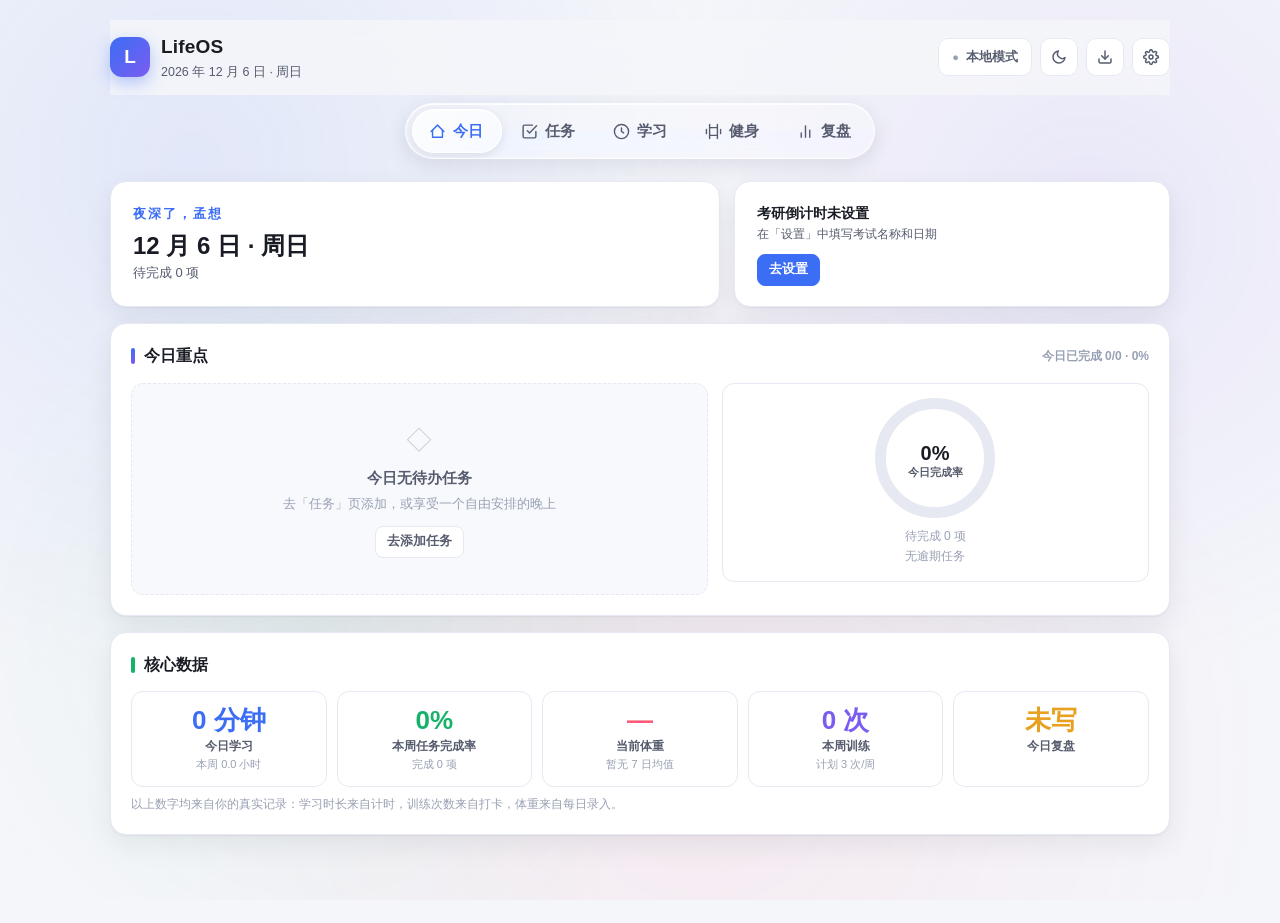
==== index.html @ e5bf67d3 "Remove schedule module; iOS 26 Liquid Glass navigation with sliding glass pill and SVG refraction fi" ====
<!DOCTYPE html>
<html lang="zh-CN">
<head>
<meta charset="UTF-8">
<meta name="viewport" content="width=device-width, initial-scale=1.0, viewport-fit=cover">
<meta name="theme-color" content="#f5f6fa">
<title>LifeOS · 个人生活操作系统</title>
<link rel="icon" href="data:image/svg+xml,%3Csvg xmlns='http://www.w3.org/2000/svg' viewBox='0 0 32 32'%3E%3Crect width='32' height='32' rx='8' fill='%233b6ef5'/%3E%3Ctext x='16' y='22' font-size='16' font-family='sans-serif' font-weight='bold' fill='white' text-anchor='middle'%3EL%3C/text%3E%3C/svg%3E">
<style>
/* ================= LifeOS 设计系统 ================= */
:root{
  --bg:#f5f6fa;
  --bg-2:#eef0f7;
  --surface:#ffffff;
  --surface-2:#f8f9fd;
  --ink:#191c24;
  --ink-2:#565c6e;
  --ink-3:#98a0b3;
  --line:#e6e9f2;
  --line-2:#d5ddf1;
  --blue:#3b6ef5;
  --blue-deep:#2f59d0;
  --blue-soft:#edf2fe;
  --blue-2:#b9ccfb;
  --blue-soft-2:#dfe8fd;
  --coral:#ff5a7a;
  --coral-deep:#e23e60;
  --coral-soft:#ffedf1;
  --green:#17b26a;
  --green-deep:#0e9d5c;
  --green-soft:#e7f7ef;
  --amber:#e8a020;
  --amber-soft:#fdf3e0;
  --violet:#7b5cf0;
  --violet-soft:#f1edfe;
  --r-lg:16px;
  --r-md:12px;
  --r-sm:8px;
  --shadow:0 1px 2px rgba(20,24,40,.05),0 10px 28px rgba(20,24,40,.07);
  --shadow-lg:0 2px 6px rgba(20,24,40,.08),0 18px 46px rgba(20,24,40,.14);
  --font:"Sora","Space Grotesk","PingFang SC","HarmonyOS Sans SC","Microsoft YaHei",-apple-system,"Segoe UI",sans-serif;
  --ease:cubic-bezier(.22,.9,.32,1);
  --nav-h:60px;
}
[data-theme="dark"]{
  --bg:#101425;
  --bg-2:#161b30;
  --surface:#1a2036;
  --surface-2:#202742;
  --ink:#eef0f8;
  --ink-2:#a6adc2;
  --ink-3:#6b7390;
  --line:#2a3252;
  --line-2:#3a4368;
  --blue:#5d84f7;
  --blue-deep:#7ea0fa;
  --blue-soft:#232f55;
  --blue-2:#3355b8;
  --blue-soft-2:#26325a;
  --coral:#ff7d95;
  --coral-deep:#ff9db1;
  --coral-soft:#3d2434;
  --green:#2ec27e;
  --green-deep:#4ad79a;
  --green-soft:#16352a;
  --amber:#f0b445;
  --amber-soft:#3a2f16;
  --violet:#9b83f5;
  --violet-soft:#2a2450;
  --shadow:0 1px 2px rgba(0,0,0,.25),0 10px 28px rgba(0,0,0,.35);
  --shadow-lg:0 2px 6px rgba(0,0,0,.3),0 18px 46px rgba(0,0,0,.5);
}

*{margin:0;padding:0;box-sizing:border-box}
[hidden]{display:none !important}
html{-webkit-text-size-adjust:100%;scroll-behavior:smooth}
body{
  font-family:var(--font);
  background:var(--bg);
  color:var(--ink);
  line-height:1.6;
  min-height:100vh;
  font-variant-numeric:tabular-nums;
  overflow-x:hidden;
  transition:background .3s ease,color .3s ease;
}
button{font-family:var(--font);cursor:pointer;border:none;background:none;color:inherit}
input,select,textarea{font-family:var(--font);font-size:14px;color:var(--ink)}
::selection{background:rgba(59,110,245,.22)}
:focus-visible{outline:2.5px solid var(--blue);outline-offset:2px;border-radius:6px}
::-webkit-scrollbar{width:10px;height:10px}
::-webkit-scrollbar-track{background:transparent}
::-webkit-scrollbar-thumb{background:var(--line-2);border-radius:99px;border:2.5px solid var(--bg)}
::-webkit-scrollbar-thumb:hover{background:var(--ink-3)}

#bgCanvas{position:fixed;inset:0;z-index:0;pointer-events:none}
.scroll-progress{position:fixed;top:0;left:0;height:3px;width:0;z-index:350;background:linear-gradient(90deg,var(--blue),var(--violet),var(--coral));border-radius:0 2px 2px 0;transition:width .1s linear}

.app{position:relative;z-index:1;max-width:1100px;margin:0 auto;padding:20px 20px calc(var(--nav-h) + 28px)}

/* ---------- 顶栏 ---------- */
.topbar{
  display:flex;align-items:center;justify-content:space-between;gap:12px;flex-wrap:wrap;
  position:sticky;top:0;z-index:100;padding:12px 0;margin-bottom:8px;
  background:color-mix(in srgb,var(--bg) 84%,transparent);
  backdrop-filter:blur(14px);-webkit-backdrop-filter:blur(14px);
  border-bottom:1px solid transparent;transition:border-color .3s,box-shadow .3s;
}
@supports not (background: color-mix(in srgb, red 50%, blue)){ .topbar{background:var(--bg)} }
.topbar.stuck{border-bottom-color:var(--line);box-shadow:0 8px 24px rgba(20,24,40,.06)}
.brand{display:flex;align-items:center;gap:11px;min-width:0}
.brand-mark{
  width:40px;height:40px;border-radius:12px;flex:none;
  background:linear-gradient(135deg,var(--blue),var(--violet));
  display:flex;align-items:center;justify-content:center;
  color:#fff;font-weight:800;font-size:19px;
  box-shadow:0 6px 16px rgba(59,110,245,.35);
  transition:transform .3s var(--ease);
}
.brand-mark:hover{transform:rotate(-8deg) scale(1.08)}
.brand-text{min-width:0}
.brand h1{font-size:19px;font-weight:800;letter-spacing:.2px}
.date-line{font-size:12.5px;color:var(--ink-2);font-weight:500;white-space:nowrap;overflow:hidden;text-overflow:ellipsis}
.topbar-right{display:flex;gap:8px;align-items:center}

.icon-btn{
  width:38px;height:38px;border-radius:10px;display:inline-flex;align-items:center;justify-content:center;
  background:var(--surface);border:1px solid var(--line);color:var(--ink-2);
  transition:all .18s var(--ease);
}
.icon-btn:hover{border-color:var(--line-2);color:var(--ink);box-shadow:var(--shadow);transform:translateY(-1px)}
.icon-btn svg{width:16px;height:16px}

.chip-sync{
  display:inline-flex;align-items:center;gap:7px;height:38px;padding:0 13px;border-radius:10px;
  background:var(--surface);border:1px solid var(--line);color:var(--ink-2);
  font-size:12.5px;font-weight:700;transition:all .18s var(--ease);
}
.chip-sync:hover{border-color:var(--line-2);box-shadow:var(--shadow)}
.sync-icon{font-size:11px}
.sync-icon.local{color:var(--ink-3)}
.sync-icon.synced{color:var(--green)}
.sync-icon.syncing{color:var(--blue)}
.sync-icon.pending{color:var(--amber)}
.sync-icon.offline{color:var(--ink-3)}
.sync-icon.error{color:var(--coral-deep)}

/* ---------- 导航：桌面顶部 / 移动底部（Liquid Glass） ---------- */
.nav{
  position:relative;display:flex;gap:2px;width:fit-content;max-width:100%;
  margin:0 auto 22px;padding:5px;border-radius:99px;
  background:rgba(255,255,255,.45);
  border:1px solid rgba(255,255,255,.65);
  backdrop-filter:blur(22px) saturate(170%);
  -webkit-backdrop-filter:blur(22px) saturate(170%);
  box-shadow:0 6px 22px rgba(20,24,40,.1),inset 0 1px 0 rgba(255,255,255,.85),inset 0 -1px 0 rgba(255,255,255,.3);
  overflow-x:auto;scrollbar-width:none;
}
/* Chrome：SVG 位移贴图折射（真液体感），其余浏览器保持 blur 降级 */
@supports (backdrop-filter:url(#lg-glass)){
  .nav{
    backdrop-filter:url(#lg-glass) saturate(170%);
    -webkit-backdrop-filter:url(#lg-glass) saturate(170%);
    background:rgba(255,255,255,.3);
  }
}
[data-theme="dark"] .nav{
  background:rgba(24,29,48,.5);
  border-color:rgba(255,255,255,.13);
  box-shadow:0 6px 22px rgba(0,0,0,.4),inset 0 1px 0 rgba(255,255,255,.18),inset 0 -1px 0 rgba(255,255,255,.05);
}
@supports (backdrop-filter:url(#lg-glass)){
  [data-theme="dark"] .nav{background:rgba(24,29,48,.38)}
}
.nav::-webkit-scrollbar{display:none}
/* 滑动玻璃 pill（跟随激活项） */
.nav-pill{
  position:absolute;left:0;top:5px;transform:translateX(0);
  height:calc(100% - 10px);border-radius:99px;width:0;opacity:0;
  background:linear-gradient(135deg,rgba(255,255,255,.72),rgba(255,255,255,.32));
  border:1px solid rgba(255,255,255,.85);
  box-shadow:0 3px 12px rgba(20,24,40,.1),inset 0 1px 0 rgba(255,255,255,.95),inset 0 -1px 0 rgba(255,255,255,.4);
  backdrop-filter:blur(8px) saturate(160%);-webkit-backdrop-filter:blur(8px) saturate(160%);
  transition:transform .4s var(--ease),width .4s var(--ease),opacity .25s ease;
  pointer-events:none;z-index:0;
}
[data-theme="dark"] .nav-pill{
  background:linear-gradient(135deg,rgba(255,255,255,.17),rgba(255,255,255,.05));
  border-color:rgba(255,255,255,.16);
  box-shadow:0 3px 12px rgba(0,0,0,.35),inset 0 1px 0 rgba(255,255,255,.22);
}
.nav-item{
  position:relative;z-index:1;display:inline-flex;align-items:center;gap:7px;
  padding:11px 18px;font-size:14.5px;font-weight:600;color:var(--ink-2);
  white-space:nowrap;border-radius:99px;transition:color .2s;
  min-height:44px;
}
.nav-item svg{width:17px;height:17px;flex:none}
.nav-item:hover{color:var(--ink)}
.nav-item.active{color:var(--blue)}
.nav-item .badge{
  min-width:17px;height:17px;padding:0 4px;border-radius:99px;background:var(--coral);color:#fff;
  font-size:10.5px;font-weight:800;display:inline-flex;align-items:center;justify-content:center;
}

.main{min-height:60vh}
.view{display:none}
.view.show{display:block}
.view.show>*{animation:viewIn .38s var(--ease) both}
.view.show>*:nth-child(2){animation-delay:.05s}
.view.show>*:nth-child(3){animation-delay:.1s}
.view.show>*:nth-child(4){animation-delay:.15s}
@keyframes viewIn{from{opacity:0;transform:translateY(18px)}to{opacity:1;transform:none}}

/* ---------- 通用组件 ---------- */
.card{
  background:var(--surface);border:1px solid var(--line);border-radius:var(--r-lg);
  box-shadow:var(--shadow);padding:20px;margin-bottom:16px;
  transition:box-shadow .25s ease,border-color .25s ease;
}
.card:hover{border-color:var(--line-2)}
.card:last-child{margin-bottom:0}
.card-title{font-size:15.5px;font-weight:700;display:flex;align-items:center;gap:9px;margin-bottom:14px;flex-wrap:wrap}
.card-title .bar{width:4px;height:16px;border-radius:2px;background:linear-gradient(180deg,var(--blue),var(--violet));flex:none}
.card-title .extra{margin-left:auto;font-size:12px;font-weight:600;color:var(--ink-3)}
.sec-title{display:flex;align-items:baseline;gap:10px;margin:22px 2px 12px;flex-wrap:wrap}
.sec-title h2{font-size:16px;font-weight:800}
.sec-title .extra{font-size:12.5px;color:var(--ink-3);font-weight:600}
.sec-title:first-child{margin-top:4px}

.btn{
  display:inline-flex;align-items:center;justify-content:center;gap:6px;
  padding:9px 15px;border-radius:10px;font-size:13.5px;font-weight:700;
  background:var(--surface);border:1.5px solid var(--line);color:var(--ink-2);
  transition:all .16s var(--ease);min-height:38px;
}
.btn:hover{border-color:var(--line-2);color:var(--ink);box-shadow:var(--shadow);transform:translateY(-1px)}
.btn:active{transform:translateY(0) scale(.97)}
.btn.primary{background:var(--blue);border-color:var(--blue);color:#fff}
.btn.primary:hover{background:var(--blue-deep);border-color:var(--blue-deep);box-shadow:0 8px 18px rgba(59,110,245,.32)}
.btn.danger{color:var(--coral-deep)}
.btn.danger:hover{border-color:var(--coral);background:var(--coral-soft)}
.btn.ghost{background:transparent;border-color:transparent}
.btn.ghost:hover{background:var(--surface-2)}
.btn.small{padding:6px 11px;font-size:12.5px;min-height:32px;border-radius:8px}
.btn.block{width:100%}
.btn:disabled{opacity:.5;pointer-events:none}

.inp{
  padding:10px 12px;border:1.5px solid var(--line);border-radius:10px;background:var(--surface-2);
  color:var(--ink);font-size:14px;transition:border-color .15s,box-shadow .15s,background .15s;
  width:100%;min-height:40px;
}
.inp:focus{outline:none;border-color:var(--blue);background:var(--surface);box-shadow:0 0 0 3.5px rgba(59,110,245,.14)}
select.inp{cursor:pointer}
textarea.inp{resize:vertical;min-height:70px;line-height:1.6}

.row{display:flex;gap:8px;flex-wrap:wrap;align-items:center}
.row .grow{flex:1;min-width:140px}
.grid2{display:grid;grid-template-columns:1fr 1fr;gap:14px;align-items:start}
.grid2-13{display:grid;grid-template-columns:1.35fr 1fr;gap:14px;align-items:start}
.stack{display:flex;flex-direction:column;gap:14px}

/* 统计卡 */
.stat-row{display:grid;grid-template-columns:repeat(auto-fit,minmax(120px,1fr));gap:10px}
.stat{
  background:var(--surface);border:1px solid var(--line);border-radius:var(--r-md);
  padding:14px 12px;text-align:center;transition:transform .2s var(--ease),box-shadow .2s ease;
  display:flex;flex-direction:column;gap:2px;align-items:center;
}
button.stat{cursor:pointer;min-height:44px}
button.stat:hover{transform:translateY(-2px);box-shadow:var(--shadow)}
.stat-v{font-size:26px;font-weight:800;line-height:1.15;color:var(--blue)}
.stat-v.coral{color:var(--coral)}
.stat-v.green{color:var(--green)}
.stat-v.amber{color:var(--amber)}
.stat-v.violet{color:var(--violet)}
.stat-k{font-size:12px;color:var(--ink-2);font-weight:600}
.stat-sub{font-size:11px;color:var(--ink-3);font-weight:500}

/* 标签 */
.tag{font-size:11.5px;font-weight:700;padding:2.5px 9px;border-radius:99px;white-space:nowrap;display:inline-flex;align-items:center;gap:4px}
.tag-subject{background:var(--blue-soft);color:var(--blue-deep)}
.tag-due{background:var(--surface-2);color:var(--ink-2);border:1px solid var(--line)}
.tag-due.today{background:var(--amber-soft);color:#a8760a}
[data-theme="dark"] .tag-due.today{color:var(--amber)}
.tag-due.over{background:var(--coral-soft);color:var(--coral-deep)}
.tag-done{background:var(--green-soft);color:var(--green-deep)}
.tag-type-class{background:var(--blue-soft);color:var(--blue-deep)}
.tag-type-study{background:var(--violet-soft);color:var(--violet)}
.tag-type-fitness{background:var(--coral-soft);color:var(--coral-deep)}
.tag-type-rest{background:var(--green-soft);color:var(--green-deep)}
.tag-type-other{background:var(--surface-2);color:var(--ink-2)}
.pri-dot{width:7px;height:7px;border-radius:50%;flex:none;display:inline-block}
.pri-high{background:var(--coral)}
.pri-normal{background:var(--blue)}
.pri-low{background:var(--ink-3)}

/* 空状态 */
.empty{
  text-align:center;padding:36px 18px;color:var(--ink-3);font-size:13.5px;
  border:1.5px dashed var(--line);border-radius:var(--r-md);background:var(--surface-2);
}
.empty-icon{font-size:26px;margin-bottom:6px;opacity:.5}
.empty b{display:block;font-size:14.5px;color:var(--ink-2);margin-bottom:3px;font-weight:700}
.empty p{font-size:12.5px}
.empty .btn{margin-top:12px}

/* 图表 */
.chart-axis{font-size:10.5px;fill:var(--ink-3);font-weight:600;font-family:var(--font)}
.chart-ring-text{font-size:20px;font-weight:800;fill:var(--ink);font-family:var(--font)}
.chart-ring-sub{font-size:10.5px;fill:var(--ink-2);font-weight:600;font-family:var(--font)}
.chart-line{stroke-dasharray:2000;stroke-dashoffset:2000;animation:drawLine 1.3s var(--ease) forwards}
.chart-area{opacity:0;animation:fadeIn .8s .5s ease forwards}
@keyframes drawLine{to{stroke-dashoffset:0}}
@keyframes fadeIn{to{opacity:1}}
.chart-box{background:var(--surface);border:1px solid var(--line);border-radius:var(--r-md);padding:14px}
/* SVG 柱状图（fill 而非 background） */
.chart-box svg .bar,.bars svg .bar{fill:var(--blue-soft-2);stroke:var(--blue-2);stroke-width:1.5;transition:filter .2s}
.chart-box svg .bar.zero,.bars svg .bar.zero{fill:var(--bg-2);stroke:var(--bg-2)}
.chart-box svg .bar.today,.bars svg .bar.today{fill:var(--blue);stroke:var(--blue)}
.chart-box svg .bar:hover,.bars svg .bar:hover{filter:brightness(1.12) saturate(1.35)}
.chart-note{font-size:12px;color:var(--ink-3);margin-top:8px;line-height:1.6}

.hbars{display:flex;flex-direction:column;gap:7px}
.hbar-row{display:flex;align-items:center;gap:10px;font-size:13px;cursor:default;border-radius:8px;padding:3px 4px}
.hbar-row[data-click]{cursor:pointer}
.hbar-row[data-click]:hover{background:var(--surface-2)}
.hbar-name{width:96px;flex:none;font-weight:600;overflow:hidden;text-overflow:ellipsis;white-space:nowrap}
.hbar-track{flex:1;height:9px;border-radius:5px;background:var(--bg-2);overflow:hidden}
.hbar-fill{display:block;height:100%;border-radius:5px;background:linear-gradient(90deg,var(--blue),var(--violet));transition:width .8s var(--ease)}
.hbar-n{width:46px;text-align:right;flex:none;font-weight:700;color:var(--ink-2);font-size:12px}

.heat{display:grid;grid-template-columns:repeat(8,1fr);gap:5px;margin-top:4px}
.heat-cell{aspect-ratio:1;border-radius:6px;background:var(--bg-2);transition:transform .15s var(--ease);min-width:0}
.heat-cell:hover{transform:scale(1.15);z-index:2}
.heat-cell.plan{border:1.5px solid var(--line-2)}
.heat-cell.full{background:linear-gradient(135deg,var(--green),var(--green-deep))}
.heat-cell.part{background:color-mix(in srgb,var(--green) 45%,var(--surface))}
.heat-cell.now{outline:2px solid var(--blue);outline-offset:1.5px}
.heat-legend{display:flex;gap:14px;flex-wrap:wrap;margin-top:12px;font-size:11.5px;color:var(--ink-2)}
.heat-legend i{display:inline-block;width:11px;height:11px;border-radius:3.5px;margin-right:5px;vertical-align:-1px}

/* ---------- 今日（行动中心） ---------- */
.hero-top{display:grid;grid-template-columns:1.4fr 1fr;gap:14px;align-items:start}
.hello{padding:22px}
.hello .greet{font-size:13px;font-weight:700;letter-spacing:2px;color:var(--blue);text-transform:uppercase}
.hello .big{font-size:24px;font-weight:800;margin:6px 0 2px;line-height:1.25}
.hello .sub{font-size:13px;color:var(--ink-2)}
.countdown{display:flex;align-items:center;gap:16px;padding:20px 22px}
.countdown .num{font-size:52px;font-weight:800;line-height:1;letter-spacing:-1.5px}
.countdown .num small{font-size:18px;font-weight:700;color:var(--ink-2);margin-left:3px;letter-spacing:0}
.countdown .meta{flex:1;min-width:0}
.countdown .meta .t{font-size:14px;font-weight:700}
.countdown .meta .d{font-size:12px;color:var(--ink-2)}
.countdown .meta .track{height:7px;border-radius:4px;background:var(--bg-2);overflow:hidden;margin-top:8px}
.countdown .meta .fill{height:100%;border-radius:4px;background:linear-gradient(90deg,var(--blue),var(--violet));width:0;transition:width 1s var(--ease)}

.focus-task{
  display:flex;align-items:center;gap:12px;padding:13px 14px;border:1px solid var(--line);
  border-radius:var(--r-md);background:var(--surface-2);margin-bottom:8px;
  transition:border-color .15s,box-shadow .15s;
}
.focus-task:last-child{margin-bottom:0}
.focus-task:hover{border-color:var(--line-2);box-shadow:var(--shadow)}
.focus-task .body{flex:1;min-width:0}
.focus-task .title{font-size:14px;font-weight:700;word-break:break-all}
.focus-task .meta{display:flex;gap:6px;flex-wrap:wrap;margin-top:4px;align-items:center}
.focus-task .ops{display:flex;gap:5px;flex:none}

.t-check{
  width:24px;height:24px;flex:none;border-radius:8px;border:2px solid var(--line-2);
  display:inline-flex;align-items:center;justify-content:center;transition:all .16s var(--ease);
  background:var(--surface);
}
.t-check:hover{border-color:var(--blue);transform:scale(1.08)}
.t-check svg{width:13px;height:13px;stroke:#fff;stroke-width:3;fill:none;opacity:0;transform:scale(.4) rotate(-30deg);transition:all .22s var(--ease)}
.t-check.on{background:var(--green);border-color:var(--green)}
.t-check.on svg{opacity:1;transform:scale(1) rotate(0)}


/* 任务列表 */
.task-list{display:flex;flex-direction:column;gap:8px}
.task{
  display:flex;align-items:center;gap:12px;padding:12px 14px;
  background:var(--surface);border:1px solid var(--line);border-radius:var(--r-md);
  transition:border-color .18s,box-shadow .18s,opacity .3s;
}
.task:hover{border-color:var(--line-2);box-shadow:var(--shadow)}
.task.done{opacity:.55}
.task.done .t-title{text-decoration:line-through;text-decoration-color:var(--coral);text-decoration-thickness:2px}
.task .body{flex:1;min-width:0}
.t-title{font-size:14px;font-weight:600;word-break:break-all}
.t-meta{display:flex;gap:6px;flex-wrap:wrap;margin-top:4px;align-items:center}
.task .ops{display:flex;gap:4px;flex:none}
.mini-btn{
  width:34px;height:34px;border-radius:9px;display:inline-flex;align-items:center;justify-content:center;
  color:var(--ink-3);border:1px solid transparent;transition:all .15s var(--ease);flex:none;
}
.mini-btn:hover{color:var(--ink);background:var(--surface-2);border-color:var(--line)}
.mini-btn.danger:hover{color:var(--coral-deep);background:var(--coral-soft);border-color:var(--coral)}
.mini-btn svg{width:15px;height:15px}

.filters{display:flex;gap:7px;flex-wrap:wrap;align-items:center;margin-bottom:14px}
.chip{
  padding:7px 14px;border-radius:99px;font-size:12.5px;font-weight:700;
  background:var(--surface-2);color:var(--ink-2);border:1.5px solid transparent;transition:all .15s var(--ease);
  min-height:34px;
}
.chip:hover{background:var(--bg-2);transform:translateY(-1px)}
.chip.active{background:var(--blue-soft);color:var(--blue);border-color:var(--blue-2)}
.chip .n{opacity:.6;font-size:11.5px;margin-left:2px}

.add-row{display:flex;gap:8px;flex-wrap:wrap;margin-bottom:14px}
.add-row .inp{flex:1;min-width:180px}

/* 学习模块 */
.subject-card{display:flex;gap:12px;align-items:flex-start;padding:14px;border:1px solid var(--line);border-radius:var(--r-md);background:var(--surface);margin-bottom:10px}
.subject-card:last-child{margin-bottom:0}
.subject-card .body{flex:1;min-width:0}
.subject-card .name{font-size:14.5px;font-weight:800}
.subject-card .goal{font-size:12.5px;color:var(--ink-2);margin-top:2px}
.subject-card .prog{margin-top:8px}
.subject-card .prog .track{height:8px;border-radius:4px;background:var(--bg-2);overflow:hidden}
.subject-card .prog .fill{height:100%;border-radius:4px;background:linear-gradient(90deg,var(--blue),var(--violet));transition:width .8s var(--ease)}
.subject-card .prog .lab{display:flex;justify-content:space-between;font-size:11.5px;color:var(--ink-2);margin-top:4px;font-weight:600}

.study-rec{display:flex;align-items:center;gap:10px;padding:10px 12px;border-bottom:1px solid var(--line);font-size:13px}
.study-rec:last-child{border-bottom:none}
.study-rec .t{font-weight:700;width:52px;flex:none}
.study-rec .body{flex:1;min-width:0}
.study-rec .min{font-weight:800;color:var(--blue);flex:none}

/* 学习模块（番茄钟） */
.study-timer{text-align:center;padding:28px 22px}
.timer-idle{display:flex;flex-direction:column;align-items:center;gap:8px;color:var(--ink-2);font-size:13.5px}
.timer-idle-icon{font-size:38px;color:var(--blue);opacity:.55;line-height:1}
.timer-running{display:flex;flex-direction:column;align-items:center;gap:6px}
.timer-item-name{font-size:15px;font-weight:800;color:var(--ink)}
.timer-big{font-size:56px;font-weight:800;letter-spacing:-1px;line-height:1.1;font-variant-numeric:tabular-nums;background:linear-gradient(135deg,var(--blue),var(--violet));-webkit-background-clip:text;background-clip:text;-webkit-text-fill-color:transparent}
.timer-ops{display:flex;gap:8px;flex-wrap:wrap;justify-content:center;margin-top:12px}

.study-items{display:flex;flex-direction:column;gap:8px}
.study-item{
  display:flex;align-items:center;gap:12px;padding:12px 14px;
  background:var(--surface-2);border:1.5px solid var(--line);border-radius:var(--r-md);
  transition:border-color .18s,box-shadow .18s,background .18s;
}
.study-item:hover{border-color:var(--line-2);background:var(--surface)}
.study-item.active{border-color:var(--blue);background:var(--blue-soft);box-shadow:0 0 0 3.5px rgba(59,110,245,.1)}
.study-item-dot{width:11px;height:11px;border-radius:50%;flex:none}
.study-item-body{flex:1;min-width:0}
.study-item-name{font-size:14px;font-weight:700;overflow:hidden;text-overflow:ellipsis;white-space:nowrap}
.study-item-mins{font-size:12px;color:var(--ink-2);margin-top:1px}
.study-item-ops{display:flex;gap:4px;align-items:center;flex:none}
.study-item-ops .mini-btn{opacity:.55}
.study-item:hover .study-item-ops .mini-btn{opacity:1}

.donut-wrap{display:flex;align-items:center;gap:22px;flex-wrap:wrap;justify-content:center}
.donut-legend{flex:1;min-width:180px;display:flex;flex-direction:column;gap:7px}
.donut-leg-row{display:flex;align-items:center;gap:9px;font-size:13px}
.donut-leg-dot{width:11px;height:11px;border-radius:3.5px;flex:none}
.donut-leg-name{font-weight:600;flex:1;min-width:0;overflow:hidden;text-overflow:ellipsis;white-space:nowrap}
.donut-leg-val{font-weight:700;color:var(--ink-2);font-size:12.5px;flex:none}

/* 健身模块 */
.fit-banner{
  display:flex;align-items:center;gap:14px;padding:16px 20px;border-radius:var(--r-md);
  border:1.5px solid transparent;transition:transform .25s var(--ease),border-color .25s;
}
.fit-banner:hover{transform:translateY(-1px)}
.fit-banner.on{background:var(--blue-soft);border-color:var(--blue-2)}
.fit-banner.off{background:var(--surface-2);border-color:var(--line)}
.fit-banner .icon{
  width:44px;height:44px;border-radius:12px;flex:none;display:inline-flex;align-items:center;justify-content:center;
  transition:transform .3s var(--ease);
}
.fit-banner:hover .icon{transform:scale(1.1) rotate(-6deg)}
.fit-banner.on .icon{background:linear-gradient(135deg,var(--blue),var(--violet));color:#fff;box-shadow:0 6px 16px rgba(59,110,245,.35)}
.fit-banner.off .icon{background:var(--bg-2);color:var(--ink-2)}
.fit-banner .icon svg{width:22px;height:22px;flex:none}
.fit-banner h3{font-size:15.5px;font-weight:800}
.fit-banner p{font-size:13px;color:var(--ink-2)}
.fit-banner .rule{margin-left:auto;font-size:12.5px;font-weight:600;color:var(--ink-2);text-align:right;flex:none}

.ex-grid{display:grid;grid-template-columns:1fr 1fr;gap:12px}
.ex{
  background:var(--surface);border:1px solid var(--line);border-radius:var(--r-md);
  padding:15px;transition:box-shadow .2s ease,border-color .2s ease;position:relative;
}
.ex:hover{box-shadow:var(--shadow)}
.ex.all-done{border-color:var(--green);background:linear-gradient(180deg,var(--green-soft),var(--surface))}
.ex-head{display:flex;align-items:center;gap:9px;margin-bottom:3px;flex-wrap:wrap}
.ex-num{width:24px;height:24px;border-radius:8px;background:var(--blue-soft);color:var(--blue-deep);font-size:12.5px;font-weight:800;display:inline-flex;align-items:center;justify-content:center;flex:none}
.ex-name{font-size:14px;font-weight:800}
.ex-part{font-size:10.5px;font-weight:800;color:var(--coral-deep);background:var(--coral-soft);padding:2px 8px;border-radius:99px;margin-left:auto}
.ex-target{font-size:12.5px;color:var(--ink-2);font-weight:600}
.ex-tip{font-size:11.5px;color:var(--ink-3);margin:2px 0 10px;line-height:1.5}
.sets{display:flex;gap:8px;align-items:center;flex-wrap:wrap}
.set-btn{
  width:38px;height:38px;border-radius:10px;border:2px solid var(--line-2);background:var(--surface);
  font-size:12.5px;font-weight:800;color:var(--ink-3);
  display:inline-flex;align-items:center;justify-content:center;transition:all .15s var(--ease);
}
.set-btn:hover{border-color:var(--blue);color:var(--blue);transform:scale(1.06)}
.set-btn:active{transform:scale(.92)}
.set-btn.on{background:linear-gradient(135deg,var(--green),var(--green-deep));border-color:transparent;color:#fff;box-shadow:0 4px 12px rgba(23,178,106,.35)}
.set-btn.on::after{content:"✓";font-size:15px}
.sets .lbl{font-size:11.5px;color:var(--ink-3);margin-left:2px}
.rest-tip{display:flex;align-items:center;gap:8px;margin-top:14px;padding:11px 14px;border-radius:10px;background:var(--amber-soft);color:#9a6708;font-size:12.5px;font-weight:600}
[data-theme="dark"] .rest-tip{color:var(--amber)}
.rest-tip svg{width:16px;height:16px;flex:none}

.w-item{display:flex;align-items:center;gap:10px;padding:9px 12px;border:1px solid var(--line);border-radius:10px;background:var(--surface-2);font-size:13px;margin-bottom:6px}
.w-item:last-child{margin-bottom:0}
.w-item .d{font-weight:700;width:52px;flex:none}
.w-item .v{font-weight:800;width:66px;flex:none}
.w-item .delta{font-size:12px;font-weight:700;flex:1}
.w-item .delta.up{color:var(--coral-deep)}
.w-item .delta.down{color:var(--green)}
.w-item .delta.flat{color:var(--ink-3)}
.w-item .del{opacity:.6;color:var(--ink-3);padding:5px;border-radius:7px;transition:all .15s;flex:none}
.w-item .del:hover{opacity:1;color:var(--coral-deep);background:var(--coral-soft)}
.w-item .del svg{width:13px;height:13px;display:block}

.diet-row{display:flex;align-items:center;gap:9px;padding:9px 11px;border:1px solid var(--line);border-radius:10px;background:var(--surface-2);font-size:13px;margin-bottom:6px}
.diet-row:last-child{margin-bottom:0}
.diet-row .meal{font-weight:800;width:44px;flex:none;color:var(--violet)}
.diet-row .food{flex:1;min-width:0;overflow:hidden;text-overflow:ellipsis;white-space:nowrap}
.diet-row .kcal{font-weight:800;flex:none;color:var(--amber)}
.diet-row .del{opacity:.6;color:var(--ink-3);padding:5px;border-radius:7px;flex:none;transition:all .15s}
.diet-row .del:hover{opacity:1;color:var(--coral-deep);background:var(--coral-soft)}
.diet-row .del svg{width:13px;height:13px;display:block}
.diet-total{display:flex;justify-content:space-between;align-items:center;padding:11px 13px;border-radius:10px;background:var(--blue-soft);font-size:13px;font-weight:700;color:var(--blue-deep);margin-top:8px}
[data-theme="dark"] .diet-total{color:var(--blue-deep)}

.hist-item{display:flex;align-items:center;gap:11px;padding:10px 13px;border:1px solid var(--line);border-radius:var(--r-md);background:var(--surface-2);font-size:13px;transition:all .15s var(--ease)}
.hist-item:hover{border-color:var(--line-2);background:var(--surface)}
.hist-date{font-weight:700;width:96px;flex:none}
.hist-bar{flex:1;height:7px;border-radius:4px;background:var(--bg-2);overflow:hidden}
.hist-bar i{display:block;height:100%;border-radius:4px;background:linear-gradient(90deg,var(--blue),var(--violet))}
.hist-n{font-size:12px;color:var(--ink-2);font-weight:700;width:42px;text-align:right;flex:none}
.hist-note{font-size:12px;color:var(--ink-3);max-width:200px;overflow:hidden;text-overflow:ellipsis;white-space:nowrap;flex:none}
.rpe-badge{font-size:10.5px;font-weight:800;padding:2px 7px;border-radius:99px;background:var(--surface);border:1px solid var(--line);color:var(--ink-2);flex:none}

/* 复盘 */
.review-field{margin-bottom:14px}
.review-field label{display:block;font-size:13px;font-weight:700;color:var(--ink-2);margin-bottom:6px}
.review-field textarea{width:100%;padding:11px 13px;border:1.5px solid var(--line);border-radius:10px;background:var(--surface-2);resize:vertical;min-height:64px;line-height:1.6;font-size:13.5px}
.review-field textarea:focus{outline:none;border-color:var(--blue);background:var(--surface);box-shadow:0 0 0 3.5px rgba(59,110,245,.14)}
.review-hist{border-left:3px solid var(--line);padding-left:14px;margin-bottom:16px}
.review-hist .rh-head{font-size:13px;font-weight:800;margin-bottom:5px}
.review-hist .rh-item{font-size:12.5px;color:var(--ink-2);margin-bottom:3px;line-height:1.6}
.review-hist .rh-item b{color:var(--ink)}

/* Toast */
.toast{
  position:fixed;left:50%;bottom:28px;transform:translate(-50%,14px);
  background:var(--ink);color:var(--bg);font-size:13.5px;font-weight:700;
  padding:11px 20px;border-radius:99px;box-shadow:0 12px 34px rgba(15,20,40,.4);
  opacity:0;pointer-events:none;transition:all .28s var(--ease);z-index:500;max-width:calc(100vw - 32px);text-align:center;
}
.toast.show{opacity:1;transform:translate(-50%,0)}

/* 弹窗 */
dialog.modal{
  border:none;border-radius:var(--r-lg);box-shadow:0 24px 70px rgba(15,20,40,.35);
  padding:0;width:min(480px,92vw);background:var(--surface);color:var(--ink);
}
dialog.modal.wide{width:min(640px,94vw)}
dialog.modal.danger .modal-head h2{color:var(--coral-deep)}
dialog::backdrop{background:rgba(20,24,40,.5);backdrop-filter:blur(3px)}
dialog[open]{animation:dlgIn .28s var(--ease)}
@keyframes dlgIn{from{opacity:0;transform:translateY(18px) scale(.96)}to{opacity:1;transform:none}}
.modal-head{display:flex;align-items:center;justify-content:space-between;gap:10px;padding:18px 22px 0}
.modal-head h2{font-size:16.5px;font-weight:800}
.modal-body{padding:16px 22px 4px;max-height:min(64vh,560px);overflow-y:auto}
.modal-text{font-size:13.5px;color:var(--ink-2);line-height:1.7}
.modal-actions{display:flex;gap:8px;justify-content:flex-end;padding:14px 22px 20px;flex-wrap:wrap}
.field{margin-bottom:14px}
.field:last-child{margin-bottom:0}
.field-label{display:block;font-size:12.5px;font-weight:700;color:var(--ink-2);margin-bottom:6px}
.field-hint{font-size:11.5px;color:var(--ink-3);margin-top:5px;line-height:1.6}

/* 设置列表 */
.set-row{display:flex;align-items:center;gap:10px;padding:13px 4px;border-bottom:1px solid var(--line);font-size:13.5px}
.set-row:last-child{border-bottom:none}
.set-row .body{flex:1;min-width:0}
.set-row .t{font-weight:700}
.set-row .d{font-size:12px;color:var(--ink-3)}
.subj-pill{display:inline-flex;align-items:center;gap:5px;background:var(--blue-soft);color:var(--blue-deep);font-size:12.5px;font-weight:700;padding:5px 6px 5px 12px;border-radius:99px}
.subj-pill button{color:var(--blue-deep);opacity:.55;font-size:14px;line-height:1;padding:0 4px;border-radius:50%;transition:all .15s}
.subj-pill button:hover{opacity:1;color:var(--coral-deep);transform:rotate(90deg)}

/* ---------- 响应式 ---------- */
@media (max-width:900px){
  .hero-top{grid-template-columns:1fr}
  .grid2,.grid2-13{grid-template-columns:1fr}
}
@media (max-width:720px){
  :root{--nav-h:62px}
  .app{padding:14px 13px calc(var(--nav-h) + 26px)}
  /* 导航移到底部 */
  .nav{
    position:fixed;left:0;right:0;bottom:0;z-index:200;
    background:color-mix(in srgb,var(--surface) 92%,transparent);
    backdrop-filter:blur(16px);-webkit-backdrop-filter:blur(16px);
    border-top:1px solid var(--line);border-bottom:none;
    margin:0;padding:0 6px;justify-content:space-around;gap:0;
    padding-bottom:env(safe-area-inset-bottom);
  }
  @supports not (background: color-mix(in srgb, red 50%, blue)){ .nav{background:var(--surface)} }
  .nav-item{
    flex:1;flex-direction:column;gap:3px;padding:7px 2px;font-size:10.5px;border-radius:10px;
    min-height:var(--nav-h);justify-content:center;position:relative;
  }
  .nav-item svg{width:20px;height:20px}
  .nav-item .badge{position:absolute;top:4px;right:calc(50% - 20px)}
  .toast{bottom:calc(var(--nav-h) + 22px)}

  /* Liquid Glass 悬浮导航（iOS 26 风格） */
  .nav{
    position:fixed;left:50%;bottom:calc(10px + env(safe-area-inset-bottom));transform:translateX(-50%);
    width:calc(100% - 24px);max-width:440px;
    margin:0;padding:6px;gap:0;justify-content:space-around;
    border-radius:28px;
    background:rgba(255,255,255,.42);
    border:1px solid rgba(255,255,255,.65);
    backdrop-filter:blur(26px) saturate(180%);
    -webkit-backdrop-filter:blur(26px) saturate(180%);
    box-shadow:0 12px 36px rgba(20,24,40,.16),inset 0 1px 0 rgba(255,255,255,.9),inset 0 -1px 0 rgba(255,255,255,.35);
    overflow:visible;
  }
  /* Chrome：SVG 折射增强（真液体感），其余浏览器保持上面的 blur 降级 */
  @supports (backdrop-filter:url(#lg-glass)){
    .nav{
      backdrop-filter:url(#lg-glass) saturate(180%);
      -webkit-backdrop-filter:url(#lg-glass) saturate(180%);
      background:rgba(255,255,255,.3);
    }
  }
  [data-theme="dark"] .nav{
    background:rgba(24,29,48,.52);
    border-color:rgba(255,255,255,.14);
    box-shadow:0 12px 36px rgba(0,0,0,.45),inset 0 1px 0 rgba(255,255,255,.2),inset 0 -1px 0 rgba(255,255,255,.06);
  }
  @supports (backdrop-filter:url(#lg-glass)){
    [data-theme="dark"] .nav{background:rgba(24,29,48,.4)}
  }
  .nav-pill{
    top:6px;height:calc(100% - 12px);
    background:linear-gradient(135deg,rgba(255,255,255,.85),rgba(255,255,255,.5));
    border-color:rgba(255,255,255,.95);
    box-shadow:0 3px 12px rgba(20,24,40,.12),inset 0 1px 0 rgba(255,255,255,1),inset 0 -1px 0 rgba(255,255,255,.5);
  }
  [data-theme="dark"] .nav-pill{
    background:linear-gradient(135deg,rgba(255,255,255,.22),rgba(255,255,255,.08));
    border-color:rgba(255,255,255,.22);
    box-shadow:0 3px 12px rgba(0,0,0,.4),inset 0 1px 0 rgba(255,255,255,.28);
  }
  .nav-item{
    flex:1;flex-direction:column;gap:3px;padding:8px 2px;font-size:10.5px;border-radius:20px;
    min-height:var(--nav-h);justify-content:center;position:relative;
  }

  .card{padding:15px;border-radius:14px}
  .countdown{flex-wrap:wrap}
  .countdown .num{font-size:42px}
  .hello .big{font-size:20px}
  .ex-grid{grid-template-columns:1fr}
  .hist-date{width:78px}
  .hist-note{display:none}
  .hbar-name{width:72px;font-size:12px}
  .topbar{padding:10px 0}
  .date-line{display:none}
  .focus-task{flex-wrap:wrap}
  .focus-task .ops{width:100%;justify-content:flex-end}
}
@media (prefers-reduced-motion:reduce){
  *,*::before,*::after{animation-duration:.01ms !important;animation-iteration-count:1 !important;transition-duration:.01ms !important}
  html{scroll-behavior:auto}
}

</style>
</head>
<body>

<canvas id="bgCanvas" aria-hidden="true"></canvas>
<div class="scroll-progress" id="scrollProgress" aria-hidden="true"></div>

<div class="app" id="app">
  <!-- 顶栏 -->
  <header class="topbar" id="topbar">
    <div class="brand">
      <div class="brand-mark" aria-hidden="true">L</div>
      <div class="brand-text">
        <h1>LifeOS</h1>
        <div class="date-line" id="dateLine"></div>
      </div>
    </div>
    <div class="topbar-right">
      <button class="chip-sync" id="syncChip" type="button" title="数据同步状态"></button>
      <button class="icon-btn" id="btnTheme" type="button" aria-label="切换深浅主题" title="切换主题"></button>
      <button class="icon-btn" id="btnExport" type="button" aria-label="导出备份" title="导出备份">
        <svg viewBox="0 0 24 24" fill="none" stroke="currentColor" stroke-width="2.2" stroke-linecap="round" stroke-linejoin="round"><path d="M21 15v4a2 2 0 0 1-2 2H5a2 2 0 0 1-2-2v-4"/><polyline points="7 10 12 15 17 10"/><line x1="12" y1="15" x2="12" y2="3"/></svg>
      </button>
      <button class="icon-btn" id="btnSettings" type="button" aria-label="设置" title="设置">
        <svg viewBox="0 0 24 24" fill="none" stroke="currentColor" stroke-width="2.2" stroke-linecap="round" stroke-linejoin="round"><circle cx="12" cy="12" r="3"/><path d="M19.4 15a1.65 1.65 0 0 0 .33 1.82l.06.06a2 2 0 1 1-2.83 2.83l-.06-.06a1.65 1.65 0 0 0-1.82-.33 1.65 1.65 0 0 0-1 1.51V21a2 2 0 1 1-4 0v-.09a1.65 1.65 0 0 0-1-1.51 1.65 1.65 0 0 0-1.82.33l-.06.06a2 2 0 1 1-2.83-2.83l.06-.06a1.65 1.65 0 0 0 .33-1.82 1.65 1.65 0 0 0-1.51-1H3a2 2 0 1 1 0-4h.09a1.65 1.65 0 0 0 1.51-1 1.65 1.65 0 0 0-.33-1.82l-.06-.06a2 2 0 1 1 2.83-2.83l.06.06a1.65 1.65 0 0 0 1.82.33h.09a1.65 1.65 0 0 0 1-1.51V3a2 2 0 1 1 4 0v.09a1.65 1.65 0 0 0 1 1.51h.09a1.65 1.65 0 0 0 1.82-.33l.06-.06a2 2 0 1 1 2.83 2.83l-.06.06a1.65 1.65 0 0 0-.33 1.82v.09a1.65 1.65 0 0 0 1.51 1H21a2 2 0 1 1 0 4h-.09a1.65 1.65 0 0 0-1.51 1z"/></svg>
      </button>
    </div>
  </header>

  <!-- 导航（桌面顶部 / 移动底部，Liquid Glass） -->
  <nav class="nav" id="nav" aria-label="主导航">
    <span class="nav-pill" id="navPill" aria-hidden="true"></span>
    <button class="nav-item active" data-view="today" type="button">
      <svg viewBox="0 0 24 24" fill="none" stroke="currentColor" stroke-width="2" stroke-linecap="round" stroke-linejoin="round"><path d="M3 12l9-9 9 9"/><path d="M5 10v10h14V10"/></svg>
      <span>今日</span>
    </button>
    <button class="nav-item" data-view="tasks" type="button">
      <svg viewBox="0 0 24 24" fill="none" stroke="currentColor" stroke-width="2" stroke-linecap="round" stroke-linejoin="round"><polyline points="9 11 12 14 22 4"/><path d="M21 12v7a2 2 0 0 1-2 2H5a2 2 0 0 1-2-2V5a2 2 0 0 1 2-2h11"/></svg>
      <span>任务</span>
    </button>
    <button class="nav-item" data-view="study" type="button">
      <svg viewBox="0 0 24 24" fill="none" stroke="currentColor" stroke-width="2" stroke-linecap="round" stroke-linejoin="round"><circle cx="12" cy="12" r="10"/><polyline points="12 7 12 12 15 14"/></svg>
      <span>学习</span>
    </button>
    <button class="nav-item" data-view="fitness" type="button">
      <svg viewBox="0 0 24 24" fill="none" stroke="currentColor" stroke-width="2" stroke-linecap="round" stroke-linejoin="round"><path d="M6.5 6.5h11v11h-11z"/><path d="M2 9v6M22 9v6M6.5 2v4M17.5 2v4M6.5 18v4M17.5 18v4"/></svg>
      <span>健身</span>
    </button>
    <button class="nav-item" data-view="review" type="button">
      <svg viewBox="0 0 24 24" fill="none" stroke="currentColor" stroke-width="2" stroke-linecap="round" stroke-linejoin="round"><line x1="18" y1="20" x2="18" y2="10"/><line x1="12" y1="20" x2="12" y2="4"/><line x1="6" y1="20" x2="6" y2="14"/></svg>
      <span>复盘</span>
    </button>
  </nav>

  <!-- 视图容器 -->
  <main class="main" id="main">
    <section class="view" id="view-today" role="tabpanel" aria-label="今日"></section>
    <section class="view" id="view-tasks" role="tabpanel" aria-label="任务" hidden></section>
    <section class="view" id="view-study" role="tabpanel" aria-label="学习" hidden></section>
    <section class="view" id="view-fitness" role="tabpanel" aria-label="健身" hidden></section>
    <section class="view" id="view-review" role="tabpanel" aria-label="复盘" hidden></section>
  </main>
</div>

<!-- 计时器浮动条 -->

<div class="toast" id="toast" role="status" aria-live="polite"></div>

<input type="file" id="fileImport" accept=".json,application/json" style="display:none">

<!-- Liquid Glass 折射滤镜（Chrome 生效，其余浏览器走 CSS blur 降级） -->
<svg width="0" height="0" style="position:absolute;overflow:hidden" aria-hidden="true" color-interpolation-filters="sRGB">
  <defs id="lg-defs"></defs>
</svg>

<script>

/* ================= src/js/store.js ================= */
/* ================= LifeOs 数据层 =================
 * 模型版本 v2：所有记录带 id / updatedAt / deleted（软删除墓碑），
 * 为跨设备同步与冲突处理做准备。v1 数据自动迁移并先备份。 */
"use strict";

const DB_KEY = "lifeos.v2";
const DB_V1_BACKUP_KEY = "lifeos.v1.backup";
const TIMER_KEY = "lifeos.timer.active";

const DEFAULT_EXERCISES = [
  { id: "pushup", name: "标准俯卧撑", sets: 3, reps: "15 次", part: "胸 · 三头", tip: "核心收紧，身体成一条直线，下放至胸口贴近地面" },
  { id: "press",  name: "单臂哑铃推举", sets: 3, reps: "左右各 10 次", part: "肩", tip: "左手 10 次后立刻换右手 10 次，合计为一组" },
  { id: "row",    name: "单臂哑铃划船", sets: 3, reps: "左右各 10 次", part: "背", tip: "腰背平直，哑铃拉向髋部，挤压背部" },
  { id: "squat",  name: "哑铃深蹲", sets: 3, reps: "15 次", part: "腿 · 臀", tip: "膝盖朝向脚尖方向，蹲至大腿与地面平行" },
  { id: "curl",   name: "哑铃弯举", sets: 3, reps: "12 次", part: "二头", tip: "大臂贴紧身体，不要借力摆动" },
  { id: "plank",  name: "平板支撑", sets: 3, reps: "60 秒", part: "核心", tip: "臀部不塌不翘，自然呼吸" }
];

const MEALS = ["早餐", "午餐", "晚餐", "加餐"];
const BLOCK_TYPES = [
  { id: "class",  name: "课程",   color: "var(--blue)" },
  { id: "study",  name: "学习",   color: "var(--violet)" },
  { id: "fitness",name: "健身",   color: "var(--coral)" },
  { id: "rest",   name: "休息",   color: "var(--green)" },
  { id: "other",  name: "其他",   color: "var(--ink-3)" }
];
const PRIORITIES = { high: "紧急", normal: "普通", low: "低优" };

function defaultState() {
  return {
    v: 2,
    settings: {
      theme: "auto",            // light | dark | auto
      examName: "考研初试",
      examDate: "",             // 为空时首页引导设置，不硬编码历史日期
      dietGoalKcal: 0,
      weightGoal: null,
      training: {
        planDays: [2, 4, 6],
        restSec: 90,
        exercises: DEFAULT_EXERCISES.map(e => ({ ...e }))
      },
      subjects: []
    },
    tasks: [],
    study: defaultStudy(),
    fitness: {},
    weight: {},
    diet: {},
    blocks: [],
    reviews: {},
    quotes: { queue: [], shown: {} }
  };
}

/* 学习模块（极简番茄钟）：用户自建事项 → 逐事项计时 → 按天累计 */
function defaultStudy() {
  return {
    items: [
      { id: "si_word", title: "背单词" },
      { id: "si_math", title: "数学刷题" },
      { id: "si_major", title: "专业课复习" }
    ],
    days: {},          // { "YYYY-MM-DD": { itemId: 分钟 } }
    updatedAt: 0
  };
}
function normalizeStudy(s) {
  const d = defaultStudy();
  if (!s || typeof s !== "object" || Array.isArray(s)) return d;
  return {
    items: Array.isArray(s.items) ? s.items.filter(x => x && x.id && x.title) : d.items,
    days: (s.days && typeof s.days === "object" && !Array.isArray(s.days)) ? s.days : {},
    updatedAt: s.updatedAt || 0
  };
}

/* ---------- v1 → v2 迁移 ---------- */
function migrateV1(raw) {
  if (!raw || typeof raw !== "object") return defaultState();
  // 已经是 v2：补缺省字段（前向兼容）
  if (raw.v === 2) {
    const d = defaultState();
    const merged = { ...d, ...raw };
    merged.settings = { ...d.settings, ...(raw.settings || {}) };
    merged.settings.training = { ...d.settings.training, ...(raw.settings && raw.settings.training || {}) };
    if (!Array.isArray(merged.settings.subjects)) merged.settings.subjects = [];
    merged.tasks = Array.isArray(raw.tasks) ? raw.tasks : [];
    merged.study = Array.isArray(raw.study) ? raw.study : [];
    merged.blocks = Array.isArray(raw.blocks) ? raw.blocks : [];
    ["fitness", "weight", "diet", "reviews", "quotes"].forEach(k => {
      if (!merged[k] || typeof merged[k] !== "object") merged[k] = d[k];
    });
    merged.study = normalizeStudy(raw.study);
    return merged;
  }

  // v1：先整包备份，再转换
  try { localStorage.setItem(DB_V1_BACKUP_KEY, JSON.stringify(raw)); } catch (e) { /* 忽略 */ }
  const s = raw.settings || {};
  const subjects = (Array.isArray(s.subjects) ? s.subjects : []).map(name => ({
    id: uid(), name: String(name), weeklyMin: 0, goal: "", note: ""
  }));
  const byName = {};
  subjects.forEach(x => { byName[x.name] = x.id; });
  const tasks = (Array.isArray(raw.tasks) ? raw.tasks : []).map(t => ({
    id: t.id || uid(),
    title: String(t.title || ""),
    subjectId: (t.subject && byName[t.subject]) || null,
    due: t.due || "",
    priority: t.priority || "normal",
    estMin: 0,
    done: !!t.done,
    doneAt: t.doneAt || null,
    createdAt: t.createdAt || Date.now(),
    updatedAt: t.createdAt || Date.now(),
    deleted: false
  }));
  // v1 fitness: {date: {pushup:[..], note}} → v2 {date:{checks:{exId:[..]},note,rpe}}
  const fitness = {};
  Object.entries(raw.fitness || {}).forEach(([d, rec]) => {
    if (!rec || typeof rec !== "object") return;
    const checks = {};
    Object.entries(rec).forEach(([k, v]) => {
      if (Array.isArray(v)) checks[k] = v.slice(); // 动作打卡数组 → checks
    });
    fitness[d] = { checks, note: rec.note || "", rpe: rec.rpe || "", updatedAt: rec.updatedAt || Date.now() };
  });
  return {
    ...defaultState(),
    settings: {
      ...defaultState().settings,
      examName: s.examName || "考研初试",
      examDate: s.examDate || "",
      subjects
    },
    tasks,
    fitness,
    weight: raw.weight && typeof raw.weight === "object" ? raw.weight : {},
    quotes: (raw.quotes && typeof raw.quotes === "object") ? raw.quotes : { queue: [], shown: {} }
  };
}

const Store = {
  state: defaultState(),

  load() {
    let raw = null;
    try { raw = JSON.parse(localStorage.getItem(DB_KEY) || "null"); } catch (e) { raw = null; }
    // 兼容 v1 旧键
    if (!raw) {
      try { raw = JSON.parse(localStorage.getItem("studyWorkbench.v1") || "null"); } catch (e) { raw = null; }
    }
    this.state = migrateV1(raw);
    if (raw && raw.v !== 2) this.save();
    return this.state;
  },
  save() {
    try {
      localStorage.setItem(DB_KEY, JSON.stringify(this.state));
      Sync.markLocalChange();
    } catch (e) {
      UI.toast("保存失败：浏览器存储空间不足");
    }
  },

  /* ---- 通用记录操作（统一维护 updatedAt） ---- */
  touch(rec) { rec.updatedAt = Date.now(); return rec; },

  /* ---- 科目 ---- */
  subjects() { return this.state.settings.subjects.filter(s => !s.archived); },
  subjectName(id) { const s = this.state.settings.subjects.find(x => x.id === id); return s ? s.name : ""; },

  /* ---- 任务 ---- */
  openTasks() { return this.state.tasks.filter(t => !t.deleted && !t.done); },
  taskById(id) { return this.state.tasks.find(t => t.id === id); },

  /* ---- 学习（番茄钟） ---- */
  studyItems() { return this.state.study.items; },
  studyDay(date) { return this.state.study.days[date] || {}; },
  studyMinutes(date) {
    const d = this.studyDay(date);
    return Object.values(d).reduce((a, b) => a + (b || 0), 0);
  },
  studyMinutesBetween(d0, d1) {
    let sum = 0;
    Object.entries(this.state.study.days).forEach(([date, m]) => {
      if (date >= d0 && date <= d1) sum += Object.values(m || {}).reduce((a, b) => a + (b || 0), 0);
    });
    return sum;
  },
  studyAddMinutes(date, itemId, minutes) {
    if (!this.state.study.days[date]) this.state.study.days[date] = {};
    this.state.study.days[date][itemId] = (this.state.study.days[date][itemId] || 0) + minutes;
    this.state.study.updatedAt = Date.now();
  },

  /* ---- 体重 ---- */
  weightOf(date) { const v = this.state.weight[date]; return (v === undefined || v === null) ? null : v; },
  weight7Avg(dateStr) {
    // 以 dateStr 结尾的 7 个自然日内有记录的平均值（平滑指标）
    const vals = [];
    for (let i = 6; i >= 0; i--) {
      const d = parseDate(dateStr); d.setDate(d.getDate() - i);
      const v = this.weightOf(dstr(d));
      if (v !== null) vals.push(v);
    }
    if (!vals.length) return null;
    return +(vals.reduce((a, b) => a + b, 0) / vals.length).toFixed(1);
  },

  /* ---- 饮食 ---- */
  dietOf(date) { return (this.state.diet[date] || []).filter(d => !d.deleted); },
  dietKcal(date) { return this.dietOf(date).reduce((a, d) => a + (d.kcal || 0), 0); },

  /* ---- 时间块 ---- */
  blocksOf(date) { return this.state.blocks.filter(b => !b.deleted && b.date === date).sort((a, b) => a.start < b.start ? -1 : 1); },
  blocksBetween(d0, d1) { return this.state.blocks.filter(b => !b.deleted && b.date >= d0 && b.date <= d1); },

  /* ---- 复盘 ---- */
  reviewOf(date) { return this.state.reviews[date] || null; }
};

/* ---------- 工具 ---------- */
const pad = n => String(n).padStart(2, "0");
const dstr = d => `${d.getFullYear()}-${pad(d.getMonth() + 1)}-${pad(d.getDate())}`;
const today = () => { const t = new Date(); return new Date(t.getFullYear(), t.getMonth(), t.getDate()); };
const todayStr = () => dstr(today());
const parseDate = s => { const [a, b, c] = s.split("-").map(Number); return new Date(a, b - 1, c); };
const dayDiff = (a, b) => Math.round((parseDate(b) - parseDate(a)) / 864e5);
const uid = () => Date.now().toString(36) + Math.random().toString(36).slice(2, 8);
const WEEK_CN = ["周日", "周一", "周二", "周三", "周四", "周五", "周六"];
const WEEK_SHORT = ["日", "一", "二", "三", "四", "五", "六"];
const esc = s => String(s).replace(/[&<>"']/g, m => ({ "&": "&amp;", "<": "&lt;", ">": "&gt;", '"': "&quot;", "'": "&#39;" }[m]));
const fmtMin = m => (m >= 60 ? `${Math.floor(m / 60)} 小时 ${m % 60 ? (m % 60) + " 分" : ""}` : `${m} 分钟`);
const fmtClock = s => `${String(Math.floor(s / 60)).padStart(2, "0")}:${String(Math.floor(s % 60)).padStart(2, "0")}`;
const PRIORITY_LABEL = p => PRIORITIES[p] || "普通";
const BLOCK_TYPE_LABEL = t => { const b = BLOCK_TYPES.find(x => x.id === t); return b ? b.name : "其他"; };

/* 本周范围（周一为第一天） */
function weekRange(anyDate) {
  const t = anyDate || today();
  const dow = (t.getDay() + 6) % 7;
  const mon = new Date(t); mon.setDate(t.getDate() - dow);
  const sun = new Date(mon); sun.setDate(mon.getDate() + 6);
  return [dstr(mon), dstr(sun)];
}
/* 相对日期描述 */
function fmtDue(s) {
  const diff = dayDiff(todayStr(), s);
  if (diff === 0) return "今天";
  if (diff === 1) return "明天";
  if (diff === -1) return "昨天";
  if (diff < 0) return `逾期 ${-diff} 天`;
  if (diff <= 7) return `${diff} 天后`;
  const d = parseDate(s); return `${d.getMonth() + 1}月${d.getDate()}日`;
}
function dueCls(s, done) {
  if (done || !s) return "";
  const diff = dayDiff(todayStr(), s);
  if (diff < 0) return "over";
  if (diff === 0) return "today";
  return "";
}
/* 按科目分组统计任务 */
function taskStatsBySubject() {
  const map = {};
  Store.state.tasks.filter(t => !t.deleted).forEach(t => {
    const k = t.subjectId || "__none";
    if (!map[k]) map[k] = { done: 0, total: 0 };
    map[k].total++; if (t.done) map[k].done++;
  });
  return map;
}


/* ================= src/js/ui.js ================= */
/* ================= UI 工具层 ================= */
"use strict";

const UI = {
  $: s => document.querySelector(s),
  $$: s => Array.from(document.querySelectorAll(s)),

  /* 创建元素快捷方式（自动处理 SVG 命名空间） */
  SVG_TAGS: new Set(["svg", "path", "circle", "line", "polyline", "polygon", "rect", "text", "g", "stop", "defs", "linearGradient", "radialGradient", "animate", "title", "tspan", "ellipse"]),
  h(tag, attrs = {}, ...children) {
    const el = this.SVG_TAGS.has(tag)
      ? document.createElementNS("http://www.w3.org/2000/svg", tag)
      : document.createElement(tag);
    Object.entries(attrs).forEach(([k, v]) => {
      if (k === "class") el.className = v;
      else if (k.startsWith("on") && typeof v === "function") el.addEventListener(k.slice(2), v);
      else if (v === true) el.setAttribute(k, "");
      else if (v !== false && v != null) el.setAttribute(k, v);
    });
    children.flat().forEach(c => {
      if (c == null) return;
      el.append(c.nodeType ? c : document.createTextNode(String(c)));
    });
    return el;
  },

  toast(msg, ms = 2200) {
    const t = UI.$("#toast");
    t.textContent = msg;
    t.classList.add("show");
    clearTimeout(t._tm);
    t._tm = setTimeout(() => t.classList.remove("show"), ms);
  },

  /* ---------- 模态框系统 ---------- */
  modal({ title, body, submitText = "确定", cancelText = "取消", danger = false, wide = false, onSubmit }) {
    const dlg = UI.h("dialog", { class: "modal" + (wide ? " wide" : "") + (danger ? " danger" : "") });
    const form = UI.h("form", { method: "dialog", class: "modal-form", novalidate: true });
    const close = () => { dlg.close(); dlg.remove(); };

    dlg.append(
      UI.h("div", { class: "modal-head" },
        UI.h("h2", {}, title),
        UI.h("button", { class: "icon-btn", type: "button", "aria-label": "关闭", onclick: close },
          UI.h("span", { "aria-hidden": true, style: "font-size:18px;line-height:1" }, "×")))
    );
    const bodyEl = UI.h("div", { class: "modal-body" });
    if (typeof body === "function") body(bodyEl, close);
    else if (body) bodyEl.append(body);
    const actions = UI.h("div", { class: "modal-actions" },
      UI.h("button", { class: "btn", type: "button", onclick: close }, cancelText),
      UI.h("button", { class: "btn " + (danger ? "danger" : "primary"), type: "submit" }, submitText)
    );
    form.append(bodyEl, actions);
    form.addEventListener("submit", e => {
      e.preventDefault();
      if (onSubmit) {
        const r = onSubmit(bodyEl, close);
        if (r === false) return;
      }
      close();
    });
    dlg.append(form);
    document.body.append(dlg);
    dlg.showModal();
    // 自动聚焦第一个输入
    setTimeout(() => { const f = dlg.querySelector("input,select,textarea,button.primary"); if (f) f.focus(); }, 30);
    return { dlg, close };
  },

  /* 危险操作二次确认 */
  confirmDanger(title, message, confirmText = "确认删除") {
    return new Promise(resolve => {
      let resolved = false;
      const m = UI.modal({
        title, danger: true, submitText: confirmText,
        body: el => el.append(UI.h("p", { class: "modal-text" }, message)),
        onSubmit: () => { resolved = true; resolve(true); }
      });
      m.dlg.addEventListener("close", () => { if (!resolved) resolve(false); });
    });
  },

  /* ---------- 表单字段 ---------- */
  field(labelText, input, hint) {
    const lab = UI.h("label", { class: "field-label" }, labelText);
    const wrap = UI.h("div", { class: "field" }, lab, input);
    if (hint) wrap.append(UI.h("div", { class: "field-hint" }, hint));
    return wrap;
  },

  input({ type = "text", value = "", placeholder = "", min, max, step, required = false, id }) {
    const el = UI.h("input", { type, value: value == null ? "" : String(value), placeholder, class: "inp" });
    if (min != null) el.min = min;
    if (max != null) el.max = max;
    if (step != null) el.step = step;
    if (required) el.required = true;
    if (id) el.id = id;
    return el;
  },

  select(options, value, { allLabel } = {}) {
    const sel = UI.h("select", { class: "inp" });
    if (allLabel) sel.append(UI.h("option", { value: "" }, allLabel));
    options.forEach(o => {
      const opt = UI.h("option", { value: o.value }, o.label);
      if (String(o.value) === String(value)) opt.selected = true;
      sel.append(opt);
    });
    return sel;
  },

  /* ---------- 空状态 / 加载 ---------- */
  empty(title, sub, actionBtn) {
    return UI.h("div", { class: "empty" },
      UI.h("div", { class: "empty-icon", "aria-hidden": "true" }, "◇"),
      UI.h("b", {}, title),
      sub ? UI.h("p", {}, sub) : null,
      actionBtn || null
    );
  },

  /* 统计卡片 */
  stat({ value, label, color, sub, onClick, ariaLabel }) {
    const el = UI.h("button", { class: "stat", type: "button", "aria-label": ariaLabel || label },
      UI.h("div", { class: "stat-v" + (color ? " " + color : "") }, String(value)),
      UI.h("div", { class: "stat-k" }, label),
      sub ? UI.h("div", { class: "stat-sub" }, sub) : null
    );
    if (onClick) el.addEventListener("click", onClick);
    return el;
  },

  /* 区块标题 */
  sectionTitle(text, extra) {
    return UI.h("div", { class: "sec-title" },
      UI.h("h2", {}, text),
      extra || null
    );
  }
};

/* ---------- 主题 ---------- */
const Theme = {
  mq: window.matchMedia("(prefers-color-scheme: dark)"),
  current() {
    const t = Store.state.settings.theme || "auto";
    return t === "auto" ? (this.mq.matches ? "dark" : "light") : t;
  },
  apply() {
    document.documentElement.dataset.theme = this.current();
    document.querySelector('meta[name="theme-color"]').setAttribute("content", this.current() === "dark" ? "#101425" : "#f5f6fa");
  },
  toggle() {
    Store.state.settings.theme = this.current() === "dark" ? "light" : "dark";
    Store.save(); this.apply();
  },
  init() {
    this.mq.addEventListener("change", () => { if ((Store.state.settings.theme || "auto") === "auto") this.apply(); });
    this.apply();
  }
};


/* ================= src/js/charts.js ================= */
/* ================= SVG 图表库（零依赖） ================= */
"use strict";

const Charts = {
  svg(w, h, content, label) {
    const ns = "http://www.w3.org/2000/svg";
    const s = document.createElementNS(ns, "svg");
    s.setAttribute("viewBox", `0 0 ${w} ${h}`);
    s.setAttribute("role", "img");
    if (label) s.setAttribute("aria-label", label);
    s.style.width = "100%";
    s.style.height = "auto";
    s.style.display = "block";
    s.innerHTML = content;
    return s;
  },

  /* ---------- 折线图（体重/学习趋势） ---------- */
  line({ points, w = 620, h = 180, unit = "", color = "var(--blue)", label }) {
    // points: [{label, value}]
    if (!points || points.length < 2) return null;
    const PL = 40, PR = 14, PT = 16, PB = 26;
    const vals = points.map(p => p.value);
    let min = Math.min(...vals), max = Math.max(...vals);
    if (max - min < 0.001) { max = min + 0.5; min -= 0.5; }
    else { const pad = (max - min) * 0.14; max += pad; min -= pad; }
    const x = i => PL + (w - PL - PR) * (i / (points.length - 1));
    const y = v => PT + (h - PT - PB) * (1 - (v - min) / (max - min));
    const pts = points.map((p, i) => [x(i), y(p.value)]);
    const path = "M" + pts.map(p => p[0].toFixed(1) + "," + p[1].toFixed(1)).join(" L");
    const area = path + ` L${x(points.length - 1).toFixed(1)},${h - PB} L${x(0).toFixed(1)},${h - PB} Z`;
    const gid = "lg-" + Math.random().toString(36).slice(2, 8);
    const dots = pts.map((p, i) =>
      `<circle cx="${p[0].toFixed(1)}" cy="${p[1].toFixed(1)}" r="${i === pts.length - 1 ? 5 : 3.5}" fill="${i === pts.length - 1 ? color : "var(--surface)"}" stroke="${color}" stroke-width="2.5"><title>${esc(points[i].label)}：${points[i].value}${unit}</title></circle>`).join("");
    const content = `
      <defs>
        <linearGradient id="${gid}" x1="0" y1="0" x2="0" y2="1">
          <stop offset="0" stop-color="${color}" stop-opacity=".22"/>
          <stop offset="1" stop-color="${color}" stop-opacity="0"/>
        </linearGradient>
      </defs>
      <line x1="${PL}" y1="${h - PB}" x2="${w - PR}" y2="${h - PB}" stroke="var(--line)" stroke-width="1.5"/>
      <line x1="${PL}" y1="${PT}" x2="${PL}" y2="${h - PB}" stroke="var(--line)" stroke-width="1.5"/>
      <text class="chart-axis" x="${PL - 6}" y="${PT + 9}" text-anchor="end">${max.toFixed(1)}</text>
      <text class="chart-axis" x="${PL - 6}" y="${h - PB + 4}" text-anchor="end">${min.toFixed(1)}</text>
      <path d="${area}" fill="url(#${gid})" class="chart-area"/>
      <path d="${path}" fill="none" stroke="${color}" stroke-width="2.5" stroke-linecap="round" stroke-linejoin="round" class="chart-line"/>
      ${dots}
      <text class="chart-axis" x="${PL}" y="${h - 6}">${esc(points[0].label)}</text>
      <text class="chart-axis" x="${w - PR}" y="${h - 6}" text-anchor="end">${esc(points[points.length - 1].label)}</text>`;
    return this.svg(w, h, content, label);
  },

  /* ---------- 柱状图（每日学习时长/任务完成） ---------- */
  bars({ items, w = 620, h = 190, unit = "", label, highlightLast = true }) {
    // items: [{label, value, tip}]
    if (!items || !items.length) return null;
    const PL = 8, PR = 8, PT = 18, PB = 28;
    const max = Math.max(1, ...items.map(i => i.value));
    const bw = (w - PL - PR) / items.length;
    const bars = items.map((it, i) => {
      const bh = Math.max(3, (h - PT - PB) * (it.value / max));
      const x = PL + i * bw + bw * 0.18;
      const y = h - PB - bh;
      const isToday = highlightLast && i === items.length - 1;
      const zero = it.value === 0;
      return `<g><rect class="bar${isToday ? " today" : ""}${zero ? " zero" : ""}" x="${x.toFixed(1)}" y="${y.toFixed(1)}" width="${(bw * 0.64).toFixed(1)}" height="${bh.toFixed(1)}" rx="6"><title>${esc(it.tip || it.label)}：${it.value}${unit}</title></rect>
      <text class="chart-axis" x="${(x + bw * 0.32).toFixed(1)}" y="${h - 8}" text-anchor="middle">${esc(it.label)}</text></g>`;
    }).join("");
    return this.svg(w, h, bars, label);
  },

  /* ---------- 横向条形（科目分布） ---------- */
  hbars({ items, label }) {
    // items: [{name, done, total, onClick}]
    if (!items || !items.length) return null;
    const rows = items.map(it => {
      const pct = it.total ? Math.round(it.done / it.total * 100) : 0;
      return `<div class="hbar-row" ${it.onClick ? 'data-click="1"' : ""}>
        <span class="hbar-name">${esc(it.name)}</span>
        <span class="hbar-track"><span class="hbar-fill" style="width:${pct}%"></span></span>
        <span class="hbar-n">${it.done}/${it.total}</span>
      </div>`;
    }).join("");
    const div = UI.h("div", { class: "hbars", role: "img", "aria-label": label || "科目分布" });
    div.innerHTML = rows;
    if (items.some(i => i.onClick)) {
      div.querySelectorAll(".hbar-row").forEach((row, i) => {
        if (items[i].onClick) row.addEventListener("click", items[i].onClick);
      });
    }
    return div;
  },

  /* ---------- 进度环 ---------- */
  ring(pct, { size = 120, stroke = 11, color = "var(--blue)", label }) {
    const r = (size - stroke) / 2;
    const c = 2 * Math.PI * r;
    const off = c * (1 - Math.min(100, Math.max(0, pct)) / 100);
    const content = `
      <circle cx="${size / 2}" cy="${size / 2}" r="${r}" fill="none" stroke="var(--line)" stroke-width="${stroke}"/>
      <circle cx="${size / 2}" cy="${size / 2}" r="${r}" fill="none" stroke="${color}" stroke-width="${stroke}"
        stroke-linecap="round" stroke-dasharray="${c.toFixed(1)}" stroke-dashoffset="${c.toFixed(1)}"
        transform="rotate(-90 ${size / 2} ${size / 2})" class="chart-ring">
        <animate attributeName="stroke-dashoffset" from="${c.toFixed(1)}" to="${off.toFixed(1)}" dur="0.9s" fill="freeze"/>
      </circle>
      <text x="50%" y="47%" text-anchor="middle" dominant-baseline="middle" class="chart-ring-text">${pct}%</text>
      ${label ? `<text x="50%" y="63%" text-anchor="middle" dominant-baseline="middle" class="chart-ring-sub">${esc(label)}</text>` : ""}`;
    const el = this.svg(size, size, content, `完成率 ${pct}%`);
    el.style.width = size + "px";
    return el;
  },

  /* ---------- 环形图（当日学习时长占比） ---------- */
  donut({ segments, size = 190, thickness = 26, centerText = "", centerSub = "", label }) {
    // segments: [{name, value, color}]
    const total = segments.reduce((a, s) => a + (s.value || 0), 0);
    if (!total) return null;
    const r = (size - thickness) / 2, c = 2 * Math.PI * r, cx = size / 2, cy = size / 2;
    let acc = 0;
    const arcs = segments.map(s => {
      const frac = (s.value || 0) / total;
      const dash = Math.max(0, frac * c - 2.5);
      const rot = -90 + acc * 360;
      acc += frac;
      return `<circle cx="${cx}" cy="${cy}" r="${r}" fill="none" stroke="${s.color}" stroke-width="${thickness}"
        stroke-dasharray="${dash.toFixed(2)} ${(c-dash).toFixed(2)}" transform="rotate(${rot.toFixed(2)} ${cx} ${cy})"
        style="transition:stroke-dasharray .6s ease"><title>${esc(s.name)}：${s.value} 分钟（${Math.round(frac*100)}%）</title></circle>`;
    }).join("");
    const content = `
      <circle cx="${cx}" cy="${cy}" r="${r}" fill="none" stroke="var(--bg-2)" stroke-width="${thickness}"/>
      ${arcs}
      ${centerText ? `<text x="50%" y="46%" text-anchor="middle" dominant-baseline="middle" class="chart-ring-text">${esc(centerText)}</text>` : ""}
      ${centerSub ? `<text x="50%" y="64%" text-anchor="middle" dominant-baseline="middle" class="chart-ring-sub">${esc(centerSub)}</text>` : ""}`;
    const el = this.svg(size, size, content, label || "当日学习时长占比");
    el.style.width = size + "px";
    el.style.maxWidth = "100%";
    return el;
  },

  /* ---------- 热力图 ---------- */
  heatmap({ weeks = 8, getState, getTitle, label }) {
    // getState(dateStr) => "" | "part" | "full" | "plan"
    const t = today(), dow = (t.getDay() + 6) % 7;
    const mon = new Date(t); mon.setDate(t.getDate() - dow - 7 * (weeks - 1));
    const cells = [];
    for (let wk = 0; wk < weeks; wk++) for (let i = 0; i < 7; i++) {
      const d = new Date(mon); d.setDate(d.getDate() + wk * 7 + i);
      const ds = dstr(d);
      const st = getState(ds);
      const cls = ["heat-cell"];
      if (st === "full") cls.push("full");
      else if (st === "part") cls.push("part");
      else if (st === "plan") cls.push("plan");
      if (ds === todayStr()) cls.push("now");
      cells.push(UI.h("div", { class: cls.join(" "), title: getTitle(ds), role: "img", "aria-label": getTitle(ds) }));
    }
    return UI.h("div", { class: "heat" }, cells);
  }
};


/* ================= src/js/sync.js ================= */
/* ================= 同步服务 =================
 * 状态机：local（本地模式，未配置云）→ 已登录 → syncing → synced / offline / error / pending
 * 设计原则：
 * - 无 Supabase 配置时永远是 local 状态，UI 如实显示「本地模式」，绝不假装同步成功；
 * - 所有记录带 id / updatedAt / deleted，为按记录合并做准备；
 * - 接入云端只需实现 CloudAdapter 接口并在 init 时注入（见 docs/SUPABASE_SETUP.md）。 */
"use strict";

const Sync = {
  status: "local",          // local | loggedout | offline | syncing | synced | error | pending
  adapter: null,            // SupabaseAdapter（配置并登录后注入）
  lastSyncAt: null,
  lastError: "",
  _dirty: false,

  STATUS_TEXT: {
    local:     { icon: "●", text: "本地模式", tip: "数据仅保存在本机浏览器。在「设置」中配置 Supabase 后可多设备同步（docs/SUPABASE_SETUP.md）" },
    loggedout: { icon: "○", text: "未登录", tip: "云同步已配置，登录后自动同步" },
    offline:   { icon: "○", text: "离线", tip: "网络不可用，更改已保存到本地，恢复联网后自动重试" },
    syncing:   { icon: "◌", text: "同步中", tip: "正在与云端同步…" },
    synced:    { icon: "✓", text: "已同步", tip: "所有更改已同步到云端" },
    error:     { icon: "!", text: "同步失败", tip: "同步出错，可点击重试；本地数据不受影响" },
    pending:   { icon: "↑", text: "待同步", tip: "有尚未同步的本地更改" }
  },

  init() {
    // URL 参数一次性注入配置（?sb_url=...&sb_key=...），注入后立即从地址栏清除
    SupabaseConfig.applyFromUrl();
    const cfg = SupabaseConfig.get();
    if (cfg && cfg.url && cfg.key) {
      this.adapter = new SupabaseAdapter(cfg);
      this.restoreSession();
    } else {
      this.setStatus("local");
    }
    if (!this.adapter) return;
    window.addEventListener("online", () => this.flush());
    window.addEventListener("offline", () => { if (this.adapter) this.setStatus("offline"); });
    if (navigator.onLine === false) this.setStatus("offline");
  },

  /* 页面加载时尝试恢复会话并同步 */
  async restoreSession() {
    this.setStatus("syncing");
    try {
      const user = await this.adapter.currentUser();
      if (!user) { this.setStatus("loggedout"); return; }
      await this.adapter.syncAfterLogin();
      this.setStatus("synced");
    } catch (e) {
      console.warn("[sync] restore failed:", e && e.message);
      this.setStatus("error", this.friendlyError(e));
    }
  },

  /* 登录（设置页调用） */
  async signIn(email, password) {
    if (!this.adapter) throw new Error("尚未配置云同步");
    this.setStatus("syncing");
    try {
      await this.adapter.signIn(email, password);
      await this.adapter.syncAfterLogin();
      this.setStatus("synced");
      return true;
    } catch (e) {
      this.setStatus("error", this.friendlyError(e));
      throw e;
    }
  },

  /* 注册（设置页调用；开了邮箱确认时需先收邮件点确认再登录） */
  async signUp(email, password) {
    if (!this.adapter) throw new Error("尚未配置云同步");
    const data = await this.adapter.signUp(email, password);
    if (data && data.access_token) {
      await this.adapter.syncAfterLogin();
      this.setStatus("synced");
    }
    return data;
  },

  async signOut() {
    if (!this.adapter) return;
    await this.adapter.signOut();
    this.setStatus("loggedout");
    this._dirty = false;
  },

  setStatus(s, err) {
    this.status = s;
    if (err) this.lastError = err;
    this.renderChip();
  },

  /* 云端错误的人话提示 */
  friendlyError(e) {
    if (e && (e.code === "PGRST205" || /Could not find the table/.test(e.message || ""))) {
      return "云端数据表未创建：请在 Supabase 控制台 SQL Editor 执行 docs/SUPABASE_SETUP.md 第 3 节的迁移 SQL";
    }
    if (e && /Failed to fetch|NetworkError|Load failed/.test(e.message || "")) {
      return "网络连接失败，请检查网络后重试";
    }
    return (e && e.message) || "未知错误";
  },

  /* 本地发生更改：有 adapter 时标记待同步并触发 flush；无 adapter 时仅记录 */
  markLocalChange() {
    if (!this.adapter) return;
    this._dirty = true;
    if (this.status === "synced") this.setStatus("pending");
    this.scheduleFlush();
  },

  _flushTimer: null,
  scheduleFlush() {
    clearTimeout(this._flushTimer);
    this._flushTimer = setTimeout(() => this.flush(), 1200);
  },

  async flush() {
    if (!this.adapter || !this._dirty) return;
    if (navigator.onLine === false) { this.setStatus("offline"); return; }
    this.setStatus("syncing");
    try {
      await this.adapter.push(Store.state);
      this._dirty = false;
      this.lastSyncAt = Date.now();
      this.setStatus("synced");
    } catch (e) {
      console.warn("[sync] push failed:", e && e.message);
      this.setStatus("error", this.friendlyError(e));
    }
  },

  async pull() {
    if (!this.adapter) return;
    this.setStatus("syncing");
    try {
      const remote = await this.adapter.pull();
      const merged = mergeStates(Store.state, remote);
      Store.state = merged;
      Store.save();
      this._dirty = false;
      this.setStatus("synced");
    } catch (e) {
      console.warn("[sync] pull failed:", e && e.message);
      this.setStatus("error", e && e.message);
    }
  },

  async retry() {
    if (!this.adapter) { UI.toast("尚未配置云同步：在「设置」中填写 Supabase 地址和密钥"); return; }
    let user = null;
    try { user = await this.adapter.currentUser(); } catch (e) { user = null; }
    if (!user) { this.setStatus("loggedout"); UI.toast("登录状态已失效，请在设置中重新登录"); return; }
    await this.flush();
    if (this.status === "error") UI.toast("同步失败：" + this.friendlyError({ message: this.lastError }) + "，可再次点击重试");
  },

  renderChip() {
    const chip = document.getElementById("syncChip");
    if (!chip) return;
    const s = this.STATUS_TEXT[this.status] || this.STATUS_TEXT.local;
    chip.innerHTML = `<span class="sync-icon ${this.status}" aria-hidden="true">${s.icon}</span><span class="sync-text">${s.text}</span>`;
    chip.title = s.tip;
    chip.setAttribute("aria-label", "数据同步状态：" + s.text);
  }
};

/* ---------- 记录级合并（为跨设备同步准备） ----------
 * 策略：按集合逐条比较 updatedAt，较新者胜；软删除记录保留墓碑，避免已删除项被同步回来；
 * 无 updatedAt 的旧记录视为本地较新。 */
function mergeStates(local, remote) {
  if (!remote || typeof remote !== "object") return local;
  const pick = (a, b) => (b && (b.updatedAt || 0) >= (a && a.updatedAt || 0)) ? b : a;
  const mergeArr = (A = [], B = []) => {
    const map = new Map();
    A.concat(B).forEach(r => {
      if (!r || !r.id) return;
      const ex = map.get(r.id);
      map.set(r.id, ex ? pick(ex, r) : r);
    });
    return Array.from(map.values());
  };
  const mergeDict = (A = {}, B = {}) => {
    const out = { ...A };
    Object.keys(B).forEach(k => {
      const a = out[k], b = B[k];
      if (a && b && typeof a === "object" && !Array.isArray(a)) out[k] = { ...a, ...b, updatedAt: Math.max(a.updatedAt || 0, b.updatedAt || 0) };
      else out[k] = b;
    });
    return out;
  };
  return {
    v: 2,
    settings: { ...local.settings, ...remote.settings, training: { ...local.settings.training, ...(remote.settings && remote.settings.training || {}) } },
    tasks: mergeArr(local.tasks, remote.tasks),
    study: normalizeStudy((remote.study && (remote.study.updatedAt || 0) >= (local.study && local.study.updatedAt || 0)) ? remote.study : local.study),
    blocks: mergeArr(local.blocks, remote.blocks),
    fitness: mergeDict(local.fitness, remote.fitness),
    weight: mergeDict(local.weight, remote.weight),
    diet: mergeDict(local.diet, remote.diet),
    reviews: mergeDict(local.reviews, remote.reviews),
    quotes: local.quotes
  };
}

/* ---------- CloudAdapter 接口约定（实现类需提供） ----------
 * class SupabaseAdapter {
 *   constructor({ url, anonKey }) { ... }
 *   async signUp / signIn / signOut / currentUser()
 *   async push(state)   // 上传本地更改（可实现为按表 upsert）
 *   async pull()        // 拉取远端全量，返回与本地同构的 state
 * }
 * 密钥只允许来自服务端环境变量或部署平台的环境变量注入，禁止写进前端源码。 */


/* ================= src/js/supabase-adapter.js ================= */
/* ================= Supabase 云同步适配器 =================
 * 零依赖实现 CloudAdapter 接口（src/js/sync.js 末尾的约定）：
 *   - 认证：/auth/v1（邮箱密码，会话持久化，access_token 自动刷新）
 *   - 数据：/rest/v1（按表 upsert / select，RLS 保证用户隔离）
 * 凭据来源（按优先级）：URL 参数一次性注入 > localStorage 配置（App 内表单填写）。
 * publishable key 是设计上前端可用的公开客户端密钥，数据隔离由 RLS 强制；
 * service_role key 严禁出现在任何前端代码中。 */
"use strict";

const SupabaseConfig = {
  KEY: "lifeos.supabase.config",      // {url, key}
  SESSION_KEY: "lifeos.supabase.session", // {access_token, refresh_token, expires_at, email}

  get() {
    try { return JSON.parse(localStorage.getItem(this.KEY) || "null"); } catch (e) { return null; }
  },
  save(cfg) { localStorage.setItem(this.KEY, JSON.stringify(cfg)); },
  clear() { localStorage.removeItem(this.KEY); },

  /* URL 参数一次性注入：?sb_url=...&sb_key=... （注入后从地址栏清除，避免留在历史记录） */
  applyFromUrl() {
    try {
      const p = new URLSearchParams(location.search);
      const url = p.get("sb_url"), key = p.get("sb_key");
      if (url && key) {
        this.save({ url: url.replace(/\/+$/, ""), key });
        history.replaceState(null, "", location.pathname + location.hash);
        return true;
      }
    } catch (e) { /* ignore */ }
    return false;
  },

  getSession() {
    try { return JSON.parse(localStorage.getItem(this.SESSION_KEY) || "null"); } catch (e) { return null; }
  },
  saveSession(s) {
    if (s) localStorage.setItem(this.SESSION_KEY, JSON.stringify(s));
    else localStorage.removeItem(this.SESSION_KEY);
  }
};

class SupabaseAdapter {
  constructor({ url, key }) {
    this.url = url.replace(/\/+$/, "");
    this.key = key;
    this.user = null;   // {id, email}
  }

  /* ---------- 内部：请求 ---------- */
  async req(path, { method = "GET", body, auth = false, headers = {} } = {}) {
    const h = { "apikey": this.key, "Content-Type": "application/json", ...headers };
    if (auth) {
      const token = await this.validToken();
      h["Authorization"] = "Bearer " + token;
    }
    const res = await fetch(this.url + path, { method, headers: h, body: body ? JSON.stringify(body) : undefined });
    if (res.status === 401 && auth) {
      // token 可能失效：尝试刷新一次再重试
      await this.refresh(true);
      const t2 = await this.validToken();
      const res2 = await fetch(this.url + path, { method, headers: { ...h, Authorization: "Bearer " + t2 }, body: body ? JSON.stringify(body) : undefined });
      return this.parse(res2);
    }
    return this.parse(res);
  }

  async parse(res) {
    const text = await res.text();
    let data = null;
    try { data = text ? JSON.parse(text) : null; } catch (e) { data = text; }
    if (!res.ok) {
      const msg = (data && data.message) || (data && data.msg) || (data && data.error_description) || ("HTTP " + res.status);
      const err = new Error(msg);
      err.code = (data && data.code) || String(res.status);
      throw err;
    }
    return data;
  }

  /* ---------- 认证 ---------- */
  async validToken() {
    const s = SupabaseConfig.getSession();
    if (!s) throw new Error("未登录");
    if (s.expires_at && s.expires_at < Date.now() / 1000 + 60) await this.refresh();
    const s2 = SupabaseConfig.getSession();
    return s2.access_token;
  }

  async refresh(force = false) {
    const s = SupabaseConfig.getSession();
    if (!s || !s.refresh_token) throw new Error("会话已过期，请重新登录");
    if (!force && s.expires_at && s.expires_at >= Date.now() / 1000 + 60) return;
    const data = await this.req("/auth/v1/token?grant_type=refresh_token", {
      method: "POST", body: { refresh_token: s.refresh_token }
    });
    this._saveAuth(data);
  }

  _saveAuth(data) {
    if (!data || !data.access_token) throw new Error((data && data.msg) || "登录失败");
    SupabaseConfig.saveSession({
      access_token: data.access_token,
      refresh_token: data.refresh_token,
      expires_at: data.expires_at || (Date.now() / 1000 + (data.expires_in || 3600)),
      email: (data.user && data.user.email) || ""
    });
    this.user = data.user ? { id: data.user.id, email: data.user.email } : this.user;
  }

  async signUp(email, password) {
    const data = await this.req("/auth/v1/signup", { method: "POST", body: { email, password } });
    // 开了邮箱确认时不会返回 session
    if (data && data.access_token) this._saveAuth(data);
    return data;
  }

  async signIn(email, password) {
    const data = await this.req("/auth/v1/token?grant_type=password", { method: "POST", body: { email, password } });
    this._saveAuth(data);
    return data;
  }

  async signOut() {
    try { await this.req("/auth/v1/logout", { method: "POST", auth: true }); } catch (e) { /* 忽略 */ }
    SupabaseConfig.saveSession(null);
    this.user = null;
  }

  async currentUser() {
    const s = SupabaseConfig.getSession();
    if (!s) return null;
    try {
      const u = await this.req("/auth/v1/user", { auth: true });
      this.user = { id: u.id, email: u.email };
      return this.user;
    } catch (e) {
      SupabaseConfig.saveSession(null);
      return null;
    }
  }

  /* ---------- 数据：拉取 ---------- */
  async pull() {
    const h = {};
    const [tasks, study, blocks, diet, fitness, weight, reviews, settings] = await Promise.all([
      this.req("/rest/v1/tasks?select=*", { auth: true, headers: h }),
      this.req("/rest/v1/study_records?select=*", { auth: true, headers: h }),
      this.req("/rest/v1/blocks?select=*", { auth: true, headers: h }),
      this.req("/rest/v1/diet_entries?select=*", { auth: true, headers: h }),
      this.req("/rest/v1/fitness_days?select=*", { auth: true, headers: h }),
      this.req("/rest/v1/weight_entries?select=*", { auth: true, headers: h }),
      this.req("/rest/v1/reviews?select=*", { auth: true, headers: h }),
      this.req("/rest/v1/user_settings?select=*", { auth: true, headers: h })
    ]);
    const ts = v => (v ? new Date(v).getTime() : null);
    const st = defaultState();
    st.tasks = (tasks || []).map(r => ({
      id: r.id, title: r.title || "", subjectId: r.subject_id || null, due: r.due || "",
      priority: r.priority || "normal", estMin: r.est_min || 0, done: !!r.done,
      doneAt: ts(r.done_at), createdAt: ts(r.created_at) || Date.now(), updatedAt: ts(r.updated_at) || Date.now(), deleted: !!r.deleted
    }));
    st.study = (study || []).map(r => ({
      id: r.id, subjectId: r.subject_id || null, taskId: r.task_id || null, date: r.date,
      startTime: r.start_time || "", minutes: r.minutes || 0, note: r.note || "",
      createdAt: ts(r.created_at) || Date.now(), updatedAt: ts(r.updated_at) || Date.now(), deleted: !!r.deleted
    }));
    st.blocks = (blocks || []).map(r => ({
      id: r.id, title: r.title || "", type: r.type || "other", date: r.date,
      start: (r.start || "").slice(0, 5), end: (r.end || "").slice(0, 5), taskId: r.task_id || null,
      done: !!r.done, createdAt: ts(r.created_at) || Date.now(), updatedAt: ts(r.updated_at) || Date.now(), deleted: !!r.deleted
    }));
    st.diet = {};
    (diet || []).forEach(r => {
      if (!st.diet[r.date]) st.diet[r.date] = [];
      st.diet[r.date].push({ id: r.id, meal: r.meal, food: r.food, kcal: r.kcal, note: r.note || "", createdAt: ts(r.created_at) || Date.now(), updatedAt: ts(r.updated_at) || Date.now(), deleted: !!r.deleted });
    });
    st.fitness = {};
    (fitness || []).forEach(r => {
      st.fitness[r.date] = { checks: r.checks || {}, note: r.note || "", rpe: r.rpe || "", updatedAt: ts(r.updated_at) || Date.now() };
    });
    st.weight = {};
    (weight || []).forEach(r => { st.weight[r.date] = parseFloat(r.kg); });
    st.reviews = {};
    (reviews || []).forEach(r => {
      st.reviews[r.key] = { ...(r.data || {}), updatedAt: ts(r.updated_at) || Date.now() };
    });
    st.settings = { ...st.settings, ...(settings && settings[0] && settings[0].data || {}) };
    st.study = normalizeStudy(settings && settings[0] && settings[0].data && settings[0].data.study);
    return st;
  }

  /* ---------- 数据：推送（upsert，软删除记录一并上传作为墓碑） ---------- */
  async push(state) {
    const uid = this.user && this.user.id;
    if (!uid) { await this.currentUser(); if (!this.user) throw new Error("未登录"); }
    const me = this.user.id;
    const iso = v => (v ? new Date(v).toISOString() : new Date().toISOString());
    const upsert = (table, rows) => this.req("/rest/v1/" + table, {
      method: "POST",
      auth: true,
      headers: { Prefer: "resolution=merge-duplicates,return=minimal" },
      body: rows
    });
    await Promise.all([
      state.tasks.length && upsert("tasks", state.tasks.map(t => ({
        id: t.id, user_id: me, title: t.title, subject_id: t.subjectId || null, due: t.due || null,
        priority: t.priority || "normal", est_min: t.estMin || 0, done: !!t.done,
        done_at: t.doneAt ? new Date(t.doneAt).toISOString() : null,
        created_at: iso(t.createdAt), updated_at: iso(t.updatedAt), deleted: !!t.deleted
      }))),
      state.study.length && upsert("study_records", state.study.map(r => ({
        id: r.id, user_id: me, subject_id: r.subjectId || null, task_id: r.taskId || null,
        date: r.date, start_time: r.startTime || null, minutes: r.minutes || 0, note: r.note || "",
        created_at: iso(r.createdAt), updated_at: iso(r.updatedAt), deleted: !!r.deleted
      }))),
      state.blocks.length && upsert("blocks", state.blocks.map(b => ({
        id: b.id, user_id: me, title: b.title, type: b.type || "other", date: b.date,
        start: b.start, end: b.end, task_id: b.taskId || null, done: !!b.done,
        created_at: iso(b.createdAt), updated_at: iso(b.updatedAt), deleted: !!b.deleted
      }))),
      Object.keys(state.diet).length && upsert("diet_entries", Object.entries(state.diet).flatMap(([date, items]) =>
        (items || []).map(d => ({
          id: d.id, user_id: me, date, meal: d.meal, food: d.food, kcal: d.kcal || 0, note: d.note || "",
          created_at: iso(d.createdAt), updated_at: iso(d.updatedAt), deleted: !!d.deleted
        })))),
      Object.keys(state.fitness).length && upsert("fitness_days", Object.entries(state.fitness).map(([date, rec]) => ({
        date, user_id: me, checks: rec.checks || {}, note: rec.note || "", rpe: rec.rpe || "", updated_at: iso(rec.updatedAt)
      }))),
      Object.keys(state.weight).length && upsert("weight_entries", Object.entries(state.weight).map(([date, kg]) => ({
        date, user_id: me, kg, updated_at: new Date().toISOString()
      }))),
      Object.keys(state.reviews).length && upsert("reviews", Object.entries(state.reviews).map(([key, data]) => ({
        key, user_id: me, data, updated_at: iso(data.updatedAt)
      }))),
      upsert("user_settings", [{
        user_id: me,
        data: {
          examName: state.settings.examName, examDate: state.settings.examDate,
          dietGoalKcal: state.settings.dietGoalKcal, weightGoal: state.settings.weightGoal,
          training: state.settings.training,
          subjects: state.settings.subjects,
          study: state.study
        },
        updated_at: new Date().toISOString()
      }])
    ]);
  }

  /* ---------- 首次登录后的合并 ----------
   * 规则：先拉取远端与本地按记录合并（较新者胜），再把合并结果推回云端。
   * 本地有数据、云端为空 → 本地数据上传；云端有、本地空 → 落地；两边都有 → 逐条合并。
   * 全程不会用空数据覆盖任何一侧。 */
  async syncAfterLogin() {
    const remote = await this.pull();
    Store.state = mergeStates(Store.state, remote);
    Store.save();
    await this.push(Store.state);
    Sync.lastSyncAt = Date.now();
  }
}


/* ================= src/js/timer.js ================= */
/* ================= 专注计时引擎（番茄钟） =================
 * 规则：
 * - 同时只允许一个计时；开始新的必须先结束或丢弃当前计时；
 * - 计时状态持久化到 localStorage，刷新/切页面不丢，恢复后继续累计；
 * - 暂停/继续只切换累计状态，不会产生重复时长；
 * - stop() 返回本次时长（分钟），由调用方记入对应事项，引擎不直接写业务数据。 */
"use strict";

const Timer = {
  active: null,   // { itemId, note, startedAt, accumMs, pausedAt }
  _tick: null,

  load() {
    try {
      const raw = JSON.parse(localStorage.getItem(TIMER_KEY) || "null");
      if (raw && raw.itemId) this.active = raw;
    } catch (e) { this.active = null; }
    return this.active;
  },

  persist() {
    try {
      if (this.active) localStorage.setItem(TIMER_KEY, JSON.stringify(this.active));
      else localStorage.removeItem(TIMER_KEY);
    } catch (e) { /* 忽略 */ }
  },

  isRunning() { return this.active && !this.active.pausedAt; },
  elapsedMs() {
    if (!this.active) return 0;
    const now = this.active.pausedAt || Date.now();
    return this.active.accumMs + (now - this.active.startedAt);
  },

  start(itemId, note) {
    if (this.active) {
      UI.toast("已有计时在进行，请先结束或丢弃");
      return false;
    }
    this.active = { itemId, note: note || "", startedAt: Date.now(), accumMs: 0, pausedAt: null };
    this.persist();
    this.startTick();
    UI.toast("计时开始");
    return true;
  },

  pause() {
    if (!this.active || this.active.pausedAt) return;
    this.active.accumMs += Date.now() - this.active.startedAt;
    this.active.pausedAt = Date.now();
    this.persist();
    UI.toast("已暂停");
  },

  resume() {
    if (!this.active || !this.active.pausedAt) return;
    this.active.startedAt = Date.now();
    this.active.pausedAt = null;
    this.persist();
    UI.toast("继续计时");
  },

  /* 结束：返回 { itemId, minutes } 并清空计时；不足 1 分钟按 1 分钟计 */
  stop() {
    if (!this.active) return null;
    const minutes = Math.max(1, Math.round(this.elapsedMs() / 60000));
    const result = { itemId: this.active.itemId, minutes };
    this.discard();
    return result;
  },

  discard() {
    this.active = null;
    this.persist();
    this.stopTick();
  },

  startTick() {
    this.stopTick();
    // 只更新学习页的大时钟（无全局浮动条）
    this._tick = setInterval(() => {
      const big = document.getElementById("timerBig");
      if (big) big.textContent = fmtClock(this.elapsedMs() / 1000);
    }, 1000);
  },
  stopTick() {
    clearInterval(this._tick);
    this._tick = null;
  },

  /* 恢复：页面加载时若有持久化计时，重启 tick */
  restore() {
    this.load();
    if (this.active) this.startTick();
  }
};


/* ================= src/js/views/today.js ================= */
/* ================= 视图：今日（行动中心） ================= */
"use strict";

const TodayView = {
  render() {
    const el = document.getElementById("view-today");
    const t = today();
    const hour = new Date().getHours();
    const greet = hour < 6 ? "夜深了" : hour < 11 ? "早上好" : hour < 14 ? "中午好" : hour < 18 ? "下午好" : "晚上好";
    const ts = todayStr();

    el.innerHTML = "";
    el.append(
      this.heroSection(greet, t),
      this.focusSection(ts),
      this.statsSection(ts)
    );
    this.fillSummary(ts);
  },

  /* 今日摘要（DOM 挂载后填充） */
  fillSummary(ts) {
    const summary = document.getElementById("todaySummary");
    if (!summary) return;
    const open = Store.openTasks();
    const overdue = open.filter(x => x.due && dayDiff(ts, x.due) > 0);
    const parts = [`待完成 ${open.length} 项`];
    if (overdue.length) parts.push(`逾期 ${overdue.length} 项`);
    summary.textContent = parts.join(" · ");
  },

  /* 4.1 顶部：问候 + 倒计时 + 进度 */
  heroSection(greet, t) {
    const box = UI.h("div", { class: "hero-top" });
    // 问候 + 进度
    const hello = UI.h("div", { class: "card hello" },
      UI.h("div", { class: "greet" }, `${greet}，孟想`),
      UI.h("div", { class: "big" }, `${t.getMonth() + 1} 月 ${t.getDate()} 日 · ${WEEK_CN[t.getDay()]}`),
      UI.h("div", { class: "sub", id: "todaySummary" })
    );
    // 倒计时
    const s = Store.state.settings;
    let cd;
    if (!s.examDate) {
      cd = UI.h("div", { class: "card countdown" },
        UI.h("div", { class: "meta" },
          UI.h("div", { class: "t" }, "考研倒计时未设置"),
          UI.h("div", { class: "d" }, "在「设置」中填写考试名称和日期"),
          UI.h("button", { class: "btn small primary", type: "button", style: "margin-top:10px", onclick: () => App.switchView("settings") }, "去设置"))
      );
    } else {
      const diff = dayDiff(todayStr(), s.examDate);
      const start = new Date(s.examDate); start.setMonth(start.getMonth() - 4);
      const total = Math.max(1, dayDiff(dstr(start), s.examDate));
      const pct = diff > 0 ? Math.min(100, Math.max(2, Math.round((total - diff) / total * 100))) : 100;
      cd = UI.h("div", { class: "card countdown" },
        UI.h("div", { class: "num" }, String(Math.max(0, diff)), UI.h("small", {}, "天")),
        UI.h("div", { class: "meta" },
          UI.h("div", { class: "t" }, s.examName || "考试"),
          UI.h("div", { class: "d" }, s.examDate.replace(/-/g, "/") + (diff > 0 ? ` · 约 ${Math.floor(diff / 7)} 周` : "")),
          UI.h("div", { class: "track" }, UI.h("div", { class: "fill", style: `width:${pct}%` })),
          UI.h("div", { class: "d", style: "margin-top:5px" }, `备考进程 ${pct}%`))
      );
    }
    box.append(hello, cd);
    return box;
  },

  /* 4.2 今日重点 */
  focusSection(ts) {
    const open = Store.openTasks();
    const dueToday = open.filter(x => x.due && dayDiff(ts, x.due) <= 0);
    const overdue = open.filter(x => x.due && dayDiff(ts, x.due) > 0);
    const pri = { high: 0, normal: 1, low: 2 };
    const focus = open.slice().sort((a, b) => {
      const ao = a.due && dayDiff(ts, a.due) > 0 ? 1 : 0, bo = b.due && dayDiff(ts, b.due) > 0 ? 1 : 0;
      if (ao !== bo) return ao - bo;
      if (a.due !== b.due) return a.due ? (b.due ? (a.due < b.due ? -1 : 1) : -1) : 1;
      return pri[a.priority] - pri[b.priority];
    }).slice(0, 3);

    const doneToday = Store.state.tasks.filter(x => x.done && x.doneAt && dstr(new Date(x.doneAt)) === ts).length;
    const totalToday = doneToday + dueToday.length;
    const rate = totalToday ? Math.round(doneToday / totalToday * 100) : 0;

    const card = UI.h("div", { class: "card" },
      UI.h("div", { class: "card-title" },
        UI.h("span", { class: "bar" }), "今日重点",
        UI.h("span", { class: "extra" }, `今日已完成 ${doneToday}/${totalToday} · ${rate}%`))
    );

    // 完成率环 + 重点任务
    const grid = UI.h("div", { class: "grid2-13" });
    const ringBox = UI.h("div", { class: "chart-box", style: "display:flex;flex-direction:column;align-items:center;gap:8px" },
      Charts.ring(rate, { label: "今日完成率" }),
      UI.h("div", { style: "font-size:12px;color:var(--ink-3);text-align:center;line-height:1.7" },
        `待完成 ${dueToday.length} 项`, UI.h("br"),
        overdue.length ? `逾期 ${overdue.length} 项` : "无逾期任务")
    );
    const listBox = UI.h("div");
    if (focus.length) {
      focus.forEach(task => listBox.append(TasksView.taskRow(task, { compact: true })));
    } else {
      listBox.append(UI.empty("今日无待办任务", "去「任务」页添加，或享受一个自由安排的晚上", UI.h("button", { class: "btn small", type: "button", onclick: () => App.switchView("tasks") }, "去添加任务")));
    }
    grid.append(listBox, ringBox);
    card.append(grid);
    return card;
  },


  /* 4.4 核心数据概览 */
  statsSection(ts) {
    const [w0, w1] = weekRange();
    const weekStudy = Store.studyMinutesBetween(w0, w1);
    const weekFit = Object.keys(Store.state.fitness).filter(d => d >= w0 && d <= w1).length;
    const w = Store.weightOf(ts);
    const avg7 = Store.weight7Avg(ts);
    const weekDone = Store.state.tasks.filter(x => x.done && x.doneAt && dstr(new Date(x.doneAt)) >= w0 && dstr(new Date(x.doneAt)) <= w1).length;

    const goStudy = () => App.switchView("study");
    const goFit = () => App.switchView("fitness");
    const goReview = () => App.switchView("review");

    return UI.h("div", { class: "card" },
      UI.h("div", { class: "card-title" }, UI.h("span", { class: "bar", style: "background:var(--green)" }), "核心数据"),
      UI.h("div", { class: "stat-row" },
        UI.stat({ value: fmtMin(Store.studyMinutes(ts)), label: "今日学习", onClick: goStudy, sub: `本周 ${(weekStudy / 60).toFixed(1)} 小时` }),
        UI.stat({ value: `${doneRateWeek()}%`, label: "本周任务完成率", color: "green", sub: `完成 ${weekDone} 项` }),
        UI.stat({ value: w === null ? "—" : `${w} kg`, label: "当前体重", color: "coral", sub: avg7 === null ? "暂无 7 日均值" : `7 日均值 ${avg7} kg`, onClick: goFit }),
        UI.stat({ value: `${weekFit} 次`, label: "本周训练", color: "violet", sub: `计划 ${Store.state.settings.training.planDays.length} 次/周`, onClick: goFit }),
        UI.stat({ value: Store.reviewOf(ts) ? "已写" : "未写", label: "今日复盘", color: Store.reviewOf(ts) ? "green" : "amber", onClick: goReview })
      ),
      UI.h("div", { class: "chart-note" }, "以上数字均来自你的真实记录：学习时长来自计时，训练次数来自打卡，体重来自每日录入。")
    );
  }
};

function toMin(hhmm) { const [h, m] = hhmm.split(":").map(Number); return h * 60 + m; }
function doneRateWeek() {
  const [w0, w1] = weekRange();
  const all = Store.state.tasks.filter(t => !t.deleted && t.createdAt && dstr(new Date(t.createdAt)) >= w0 && dstr(new Date(t.createdAt)) <= w1);
  if (!all.length) return 0;
  const done = all.filter(t => t.done && t.doneAt && dstr(new Date(t.doneAt)) >= w0 && dstr(new Date(t.doneAt)) <= w1).length;
  return Math.round(done / all.length * 100);
}


/* ================= src/js/views/tasks.js ================= */
/* ================= 视图：任务 ================= */
"use strict";

const TasksView = {
  filter: "open",
  filterSubj: "",

  render() {
    const el = document.getElementById("view-tasks");
    el.innerHTML = "";
    el.append(this.addCard(), this.listCard());
    this.renderList();
    this.renderCounts();
  },

  addCard() {
    const inp = UI.input({ placeholder: "任务内容，例如：机械设计第三章作业", required: true, maxlength: 80, id: "taskInp" });
    const subj = UI.select(Store.subjects().map(s => ({ value: s.id, label: s.name })), "", { allLabel: "未分类" });
    const due = UI.input({ type: "date", id: "taskDue", value: todayStr() });
    const pri = UI.select([
      { value: "normal", label: "普通" }, { value: "high", label: "紧急" }, { value: "low", label: "低优" }
    ], "normal");
    const est = UI.input({ type: "number", min: 0, max: 600, step: 5, placeholder: "预计分钟", id: "taskEst" });
    est.style.width = "100px";
    const submit = () => {
      const title = inp.value.trim();
      if (!title) { UI.toast("先输入任务内容"); inp.focus(); return; }
      Store.state.tasks.push(Store.touch({
        id: uid(), title, subjectId: subj.value || null, due: due.value || "",
        priority: pri.value, estMin: parseInt(est.value || "0", 10) || 0,
        done: false, doneAt: null, createdAt: Date.now(), deleted: false
      }));
      Store.save();
      inp.value = ""; est.value = "";
      this.render(); this.renderCounts();
      UI.toast("已添加任务");
      inp.focus();
    };
    inp.addEventListener("keydown", e => { if (e.key === "Enter") submit(); });
    return UI.h("div", { class: "card" },
      UI.h("div", { class: "card-title" }, UI.h("span", { class: "bar" }), "添加任务", UI.h("span", { class: "extra" }, "回车快速添加")),
      UI.h("div", { class: "add-row" },
        inp, subj, due, pri, est,
        UI.h("button", { class: "btn primary", type: "button", onclick: submit }, "添加"))
    );
  },

  listCard() {
    const card = UI.h("div", { class: "card" });
    const filters = UI.h("div", { class: "filters", id: "taskFilters" },
      ...[
        { f: "open", label: "进行中" }, { f: "today", label: "今天" }, { f: "week", label: "本周" },
        { f: "over", label: "逾期" }, { f: "done", label: "已完成" }, { f: "all", label: "全部" }
      ].map(x => {
        const b = UI.h("button", { class: "chip" + (this.filter === x.f ? " active" : ""), type: "button", "data-f": x.f, "data-label": x.label }, x.label);
        b.addEventListener("click", () => { this.filter = x.f; this.render(); });
        return b;
      }),
      UI.select(
        [{ value: "", label: "全部科目" }].concat(Store.subjects().map(s => ({ value: s.id, label: s.name })), [{ value: "__none", label: "未分类" }]),
        this.filterSubj, {}
      )
    );
    filters.querySelector("select").addEventListener("change", e => { this.filterSubj = e.target.value; this.render(); });
    card.append(UI.h("div", { class: "card-title" }, UI.h("span", { class: "bar", style: "background:var(--coral)" }), "任务列表", UI.h("span", { class: "extra", id: "taskListExtra" })), filters);
    const list = UI.h("div", { class: "task-list", id: "taskList" });
    card.append(list);
    return card;
  },

  renderCounts() {
    const ts = todayStr(), [w0, w1] = weekRange();
    const cnt = f => Store.state.tasks.filter(f).length;
    const nums = {
      open: cnt(t => !t.deleted && !t.done),
      today: cnt(t => !t.deleted && !t.done && t.due && dayDiff(ts, t.due) <= 0),
      week: cnt(t => !t.deleted && !t.done && t.due && t.due >= w0 && t.due <= w1),
      over: cnt(t => !t.deleted && !t.done && t.due && dayDiff(ts, t.due) > 0),
      done: cnt(t => !t.deleted && t.done),
      all: cnt(t => !t.deleted)
    };
    document.querySelectorAll("#taskFilters .chip").forEach(c => {
      const f = c.dataset.f;
      const n = nums[f];
      c.innerHTML = `${esc(c.dataset.label || "")}<span class="n">${n}</span>`;
    });
    // 导航角标：今日待办 + 逾期
    const badge = nums.today + nums.over;
    const navBtn = document.querySelector('.nav-item[data-view="tasks"]');
    let b = navBtn.querySelector(".badge");
    if (badge > 0) {
      if (!b) { b = UI.h("span", { class: "badge" }); navBtn.append(b); }
      b.textContent = badge;
    } else if (b) b.remove();
    const extra = document.getElementById("taskListExtra");
    if (extra) extra.textContent = `共 ${nums.all} 项`;
  },

  renderList() {
    const list = document.getElementById("taskList");
    if (!list) return;
    const ts = todayStr(), [w0, w1] = weekRange();
    let items = Store.state.tasks.filter(t => !t.deleted);
    if (this.filterSubj) items = items.filter(t => this.filterSubj === "__none" ? !t.subjectId : t.subjectId === this.filterSubj);
    if (this.filter === "open") items = items.filter(t => !t.done);
    else if (this.filter === "today") items = items.filter(t => !t.done && t.due && dayDiff(ts, t.due) <= 0);
    else if (this.filter === "week") items = items.filter(t => !t.done && t.due && t.due >= w0 && t.due <= w1);
    else if (this.filter === "over") items = items.filter(t => !t.done && t.due && dayDiff(ts, t.due) > 0);
    else if (this.filter === "done") items = items.filter(t => t.done);
    const pri = { high: 0, normal: 1, low: 2 };
    items.sort((a, b) => {
      if (a.done !== b.done) return a.done ? 1 : -1;
      if (!a.done && a.due && b.due && a.due !== b.due) return a.due < b.due ? -1 : 1;
      if (!a.done && a.due !== b.due) return a.due ? -1 : 1;
      if (!a.done && a.priority !== b.priority) return pri[a.priority] - pri[b.priority];
      return (b.createdAt || 0) - (a.createdAt || 0);
    });
    list.innerHTML = "";
    if (!items.length) {
      const msg = this.filter === "done" ? "还没有完成的任务" : this.filter === "open" ? "任务全部清空" : "这个筛选下暂无任务";
      list.append(UI.empty(msg, "换个筛选条件，或在上方添加一个任务"));
      return;
    }
    items.forEach(t => list.append(this.taskRow(t)));
  },

  /* 任务行（compact 用于首页今日重点） */
  taskRow(t, { compact = false } = {}) {
    const row = UI.h("div", { class: "task" + (t.done ? " done" : "") },
      UI.h("button", { class: "t-check" + (t.done ? " on" : ""), type: "button", "aria-label": t.done ? "标记为未完成" : "完成任务", onclick: () => this.toggle(t) },
        UI.h("svg", { viewBox: "0 0 24 24" }, UI.h("polyline", { points: "20 6 9 17 4 12" }))),
      UI.h("div", { class: "body" },
        UI.h("div", { class: "t-title" }, t.title),
        UI.h("div", { class: "t-meta" },
          UI.h("span", { class: "tag " + (t.subjectId ? "tag-subject" : "tag-due") }, Store.subjectName(t.subjectId) || "未分类"),
          t.due ? UI.h("span", { class: `tag tag-due ${dueCls(t.due, t.done)}` }, fmtDue(t.due)) : null,
          t.estMin ? UI.h("span", { class: "tag tag-due" }, `预计 ${fmtMin(t.estMin)}`) : null,
          t.done ? UI.h("span", { class: "tag tag-done" }, "已完成") : UI.h("span", { class: "tag tag-due" }, UI.h("i", { class: `pri-dot pri-${t.priority}` }), PRIORITY_LABEL(t.priority)))
      ),
      UI.h("div", { class: "ops" },
        compact ? null : UI.h("button", { class: "mini-btn", type: "button", title: "编辑", "aria-label": "编辑任务", onclick: () => this.edit(t) },
          UI.h("svg", { viewBox: "0 0 24 24", fill: "none", stroke: "currentColor", "stroke-width": "2.2", "stroke-linecap": "round" }, UI.h("path", { d: "M12 20h9M16.5 3.5a2.1 2.1 0 0 1 3 3L7 19l-4 1 1-4z"}))),
        UI.h("button", { class: "mini-btn danger", type: "button", title: "删除", "aria-label": "删除任务", onclick: () => this.remove(t) },
          UI.h("svg", { viewBox: "0 0 24 24", fill: "none", stroke: "currentColor", "stroke-width": "2.2", "stroke-linecap": "round" }, UI.h("path", { d: "M3 6h18M8 6V4a2 2 0 0 1 2-2h4a2 2 0 0 1 2 2v2m3 0v14a2 2 0 0 1-2 2H7a2 2 0 0 1-2-2V6"}))))
    );
    return row;
  },

  toggle(t) {
    t.done = !t.done;
    t.doneAt = t.done ? Date.now() : null;
    Store.touch(t);
    Store.save();
    this.render(); this.renderCounts();
    if (App.curView === "today") TodayView.render();
    UI.toast(t.done ? "完成一项 ✓" : "已恢复为进行中");
  },

  async remove(t) {
    const ok = await UI.confirmDanger("删除任务", `确定删除「${t.title}」吗？删除后可在同步场景中通过墓碑机制避免复活，本地将立即移除。`, "确认删除");
    if (!ok) return;
    t.deleted = true; // 软删除，保留墓碑
    Store.touch(t);
    Store.save();
    this.render(); this.renderCounts();
    UI.toast("已删除");
  },

  edit(t) {
    UI.modal({
      title: "编辑任务",
      submitText: "保存",
      body: (box) => {
        const title = UI.input({ value: t.title, required: true });
        const subj = UI.select(Store.subjects().map(s => ({ value: s.id, label: s.name })), t.subjectId || "", { allLabel: "未分类" });
        const due = UI.input({ type: "date", value: t.due || "" });
        const pri = UI.select([{ value: "normal", label: "普通" }, { value: "high", label: "紧急" }, { value: "low", label: "低优" }], t.priority);
        const est = UI.input({ type: "number", min: 0, max: 600, step: 5, value: t.estMin || "" });
        box.append(
          UI.field("任务内容", title),
          UI.field("科目", subj),
          UI.field("截止日期", due, "留空表示无截止日期"),
          UI.field("优先级", pri),
          UI.field("预计时长（分钟）", est, "用于日程规划参考，不影响实际记录")
        );
        box._get = () => ({ title, subj, due, pri, est });
      },
      onSubmit: (box) => {
        const f = box._get;
        if (!f.title.value.trim()) { UI.toast("任务内容不能为空"); return false; }
        t.title = f.title.value.trim();
        t.subjectId = f.subj.value || null;
        t.due = f.due.value;
        t.priority = f.pri.value;
        t.estMin = parseInt(f.est.value || "0", 10) || 0;
        Store.touch(t); Store.save();
        this.render(); this.renderCounts();
        if (App.curView === "today") TodayView.render();
        UI.toast("已保存");
      }
    });
  }
};


/* ================= src/js/views/study.js ================= */
/* ================= 视图：学习（极简番茄钟） =================
 * 用户自建每日事项 → 点开始计时 → 按天累计 → 当日饼图 + 每日统计 */
"use strict";

const ITEM_COLORS = ["var(--blue)", "var(--violet)", "var(--coral)", "var(--green)", "var(--amber)", "#0ea5e9", "#f43f5e", "#8b5cf6"];

const StudyView = {
  render() {
    const el = document.getElementById("view-study");
    if (!el) return;
    el.innerHTML = "";
    el.append(
      this.timerCard(),
      this.itemsCard(),
      this.donutCard(),
      this.dailyCard()
    );
  },

  /* ---- 计时器 ---- */
  timerCard() {
    const card = UI.h("div", { class: "card study-timer" });
    if (!Timer.active) {
      card.append(
        UI.h("div", { class: "card-title" }, UI.h("span", { class: "bar", style: "background:var(--violet)" }), "专注计时"),
        UI.h("div", { class: "timer-idle" },
          UI.h("div", { class: "timer-idle-icon", "aria-hidden": "true" }, "◷"),
          UI.h("div", {}, "在下方「今日事项」中选择一件事，点「开始」即可计时"),
          UI.h("div", { class: "chart-note" }, "计时自动保存，刷新页面不丢失；同时只计一件事"))
      );
      return card;
    }
    const item = Store.studyItems().find(x => x.id === Timer.active.itemId);
    const running = Timer.isRunning();
    card.append(
      UI.h("div", { class: "card-title" },
        UI.h("span", { class: "bar", style: "background:var(--violet)" }), "专注计时",
        UI.h("span", { class: "extra" }, running ? "进行中" : "已暂停")),
      UI.h("div", { class: "timer-running" },
        UI.h("div", { class: "timer-item-name" }, item ? item.title : "已删除的事项"),
        UI.h("div", { class: "timer-big", id: "timerBig" }, fmtClock(Timer.elapsedMs() / 1000)),
        UI.h("div", { class: "timer-ops" },
          UI.h("button", { class: "btn", type: "button", onclick: () => { running ? Timer.pause() : Timer.resume(); this.render(); } }, running ? "暂停" : "继续"),
          UI.h("button", { class: "btn primary", type: "button", onclick: () => this.stopTimer() }, "结束并记录"),
          UI.h("button", { class: "btn danger", type: "button", onclick: () => this.discardTimer() }, "丢弃")))
    );
    return card;
  },

  stopTimer() {
    const r = Timer.stop();
    if (!r) return;
    Store.studyAddMinutes(todayStr(), r.itemId, r.minutes);
    Store.save();
    this.render();
    if (App.curView === "today") TodayView.render();
    UI.toast(`已记录 ${r.minutes} 分钟`);
  },

  async discardTimer() {
    const ok = await UI.confirmDanger("丢弃本次计时", "当前累计的时长将作废，不会记录。确定丢弃吗？", "丢弃");
    if (!ok) return;
    Timer.discard();
    this.render();
  },

  /* ---- 今日事项 ---- */
  itemsCard() {
    const card = UI.h("div", { class: "card" },
      UI.h("div", { class: "card-title" },
        UI.h("span", { class: "bar", style: "background:var(--blue)" }), "今日事项",
        UI.h("span", { class: "extra" }, "自己设置每天要做的事"))
    );
    const inp = UI.input({ placeholder: "添加事项，例如：英语阅读一篇", maxlength: 30, id: "studyItemInp" });
    const add = () => {
      const v = inp.value.trim();
      if (!v) { UI.toast("先输入事项名称"); return; }
      if (Store.studyItems().some(x => x.title === v)) { UI.toast("事项已存在"); return; }
      Store.state.study.items.push({ id: uid(), title: v });
      Store.state.study.updatedAt = Date.now();
      Store.save();
      inp.value = "";
      this.render();
      UI.toast("已添加");
    };
    inp.addEventListener("keydown", e => { if (e.key === "Enter") add(); });
    card.append(UI.h("div", { class: "add-row" }, inp, UI.h("button", { class: "btn primary", type: "button", onclick: add }, "添加")));

    const items = Store.studyItems();
    if (!items.length) {
      card.append(UI.empty("还没有事项", "添加今天要做的事，然后点「开始」计时"));
      return card;
    }
    const day = Store.studyDay(todayStr());
    const list = UI.h("div", { class: "study-items" });
    items.forEach((it, i) => {
      const mins = day[it.id] || 0;
      const isActive = Timer.active && Timer.active.itemId === it.id;
      list.append(UI.h("div", { class: "study-item" + (isActive ? " active" : "") },
        UI.h("span", { class: "study-item-dot", style: `background:${ITEM_COLORS[i % ITEM_COLORS.length]}` }),
        UI.h("div", { class: "study-item-body" },
          UI.h("div", { class: "study-item-name" }, it.title),
          UI.h("div", { class: "study-item-mins" }, mins > 0 ? `今日已学 ${fmtMin(mins)}` : "今日未学")),
        UI.h("div", { class: "study-item-ops" },
          UI.h("button", { class: "mini-btn", type: "button", title: "重命名", "aria-label": "重命名事项", onclick: () => this.renameItem(it) },
            UI.h("svg", { viewBox: "0 0 24 24", fill: "none", stroke: "currentColor", "stroke-width": "2.2", "stroke-linecap": "round" }, UI.h("path", { d: "M12 20h9M16.5 3.5a2.1 2.1 0 0 1 3 3L7 19l-4 1 1-4z" }))),
          UI.h("button", { class: "mini-btn danger", type: "button", title: "删除事项", "aria-label": "删除事项", onclick: () => this.removeItem(it) },
            UI.h("svg", { viewBox: "0 0 24 24", fill: "none", stroke: "currentColor", "stroke-width": "2.2", "stroke-linecap": "round" }, UI.h("path", { d: "M3 6h18M8 6V4a2 2 0 0 1 2-2h4a2 2 0 0 1 2 2v2m3 0v14a2 2 0 0 1-2 2H7a2 2 0 0 1-2-2V6" }))),
          isActive
            ? UI.h("span", { class: "tag tag-type-study" }, "计时中")
            : UI.h("button", { class: "btn small primary", type: "button", onclick: () => { if (Timer.start(it.id)) this.render(); } }, "开始"))
      ));
    });
    card.append(list);
    return card;
  },

  renameItem(it) {
    UI.modal({
      title: "重命名事项",
      submitText: "保存",
      body: (box) => {
        const name = UI.input({ value: it.title, required: true, maxlength: 30 });
        box.append(UI.field("事项名称", name));
        box._get = () => name;
      },
      onSubmit: (box) => {
        const v = box._get.value.trim();
        if (!v) { UI.toast("名称不能为空"); return false; }
        it.title = v;
        Store.state.study.updatedAt = Date.now();
        Store.save(); this.render();
        UI.toast("已保存");
      }
    });
  },

  async removeItem(it) {
    const used = Object.values(Store.studyDay(todayStr())).length;
    const ok = await UI.confirmDanger("删除事项", `确定删除「${it.title}」吗？历史学习记录会保留但不再显示名称。`, "确认删除");
    if (!ok) return;
    Store.state.study.items = Store.state.study.items.filter(x => x.id !== it.id);
    Store.state.study.updatedAt = Date.now();
    if (Timer.active && Timer.active.itemId === it.id) Timer.discard();
    Store.save();
    this.render();
    UI.toast("已删除");
  },

  /* ---- 当日饼状图 ---- */
  donutCard() {
    const card = UI.h("div", { class: "card" },
      UI.h("div", { class: "card-title" }, UI.h("span", { class: "bar", style: "background:var(--coral)" }), "今日时长", UI.h("span", { class: "extra" }, todayStr().slice(5).replace("-", "/")))
    );
    const day = Store.studyDay(todayStr());
    const total = Store.studyMinutes(todayStr());
    if (!total) {
      card.append(UI.empty("今天还没有学习记录", "开始第一次计时，这里就会出现占比图"));
      return card;
    }
    const items = Store.studyItems();
    const segments = items.map((it, i) => ({ name: it.title, value: day[it.id] || 0, color: ITEM_COLORS[i % ITEM_COLORS.length] })).filter(s => s.value > 0);
    const wrap = UI.h("div", { class: "donut-wrap" });
    const chart = Charts.donut({ segments, centerText: fmtMin(total), centerSub: "今日总计" });
    if (chart) wrap.append(chart);
    const legend = UI.h("div", { class: "donut-legend" });
    segments.forEach((s, i) => {
      const pct = Math.round(s.value / total * 100);
      legend.append(UI.h("div", { class: "donut-leg-row" },
        UI.h("span", { class: "donut-leg-dot", style: `background:${ITEM_COLORS[items.findIndex(x => x.title === s.name) % ITEM_COLORS.length]}` }),
        UI.h("span", { class: "donut-leg-name" }, s.name),
        UI.h("span", { class: "donut-leg-val" }, `${fmtMin(s.value)} · ${pct}%`)));
    });
    wrap.append(legend);
    card.append(wrap);
    return card;
  },

  /* ---- 每日统计 ---- */
  dailyCard() {
    const card = UI.h("div", { class: "card" },
      UI.h("div", { class: "card-title" }, UI.h("span", { class: "bar", style: "background:var(--green)" }), "每日学习时长", UI.h("span", { class: "extra" }, "最近 14 天"))
    );
    const days = [];
    for (let i = 13; i >= 0; i--) { const d = today(); d.setDate(d.getDate() - i); days.push(dstr(d)); }
    const items = days.map(d => ({ label: d.slice(5).replace("-", "/"), value: Store.studyMinutes(d), tip: d }));
    const hasAny = items.some(x => x.value > 0);
    if (!hasAny) {
      card.append(UI.empty("暂无统计数据", "坚持记录几天，这里会出现每日时长"));
      return card;
    }
    card.append(UI.h("div", { class: "chart-box" }, Charts.bars({ items, unit: " 分钟", label: "最近 14 天每日学习时长" }),
      UI.h("div", { class: "chart-note" }, "悬停柱子查看具体日期与时长")));
    // 近 14 天汇总
    const [w0] = weekRange();
    const weekMin = Store.studyMinutesBetween(w0, todayStr());
    const activeDays = days.filter(d => Store.studyMinutes(d) > 0).length;
    card.append(UI.h("div", { class: "stat-row", style: "margin-top:14px" },
      UI.stat({ value: fmtMin(Store.studyMinutes(todayStr())), label: "今日学习", color: "violet" }),
      UI.stat({ value: fmtMin(weekMin), label: "本周学习", color: "blue" }),
      UI.stat({ value: `${activeDays} 天`, label: "近 14 天学习天数", color: "green" })));
    return card;
  }
};


/* ================= src/js/views/fitness.js ================= */
/* ================= 视图：健身与增重 ================= */
"use strict";

const FitnessView = {
  render() {
    const el = document.getElementById("view-fitness");
    el.innerHTML = "";
    el.append(
      this.banner(),
      this.statsRow(),
      this.todayCard(),
      this.weightCard(),
      this.dietCard(),
      this.historyCard()
    );
    // 卡片已挂载到文档，再渲染依赖 DOM 的图表与列表
    this.renderWeightChart();
    this.renderWeightList();
  },

  banner() {
    const dow = today().getDay();
    const isPlan = Store.state.settings.training.planDays.includes(dow);
    return UI.h("div", { class: "card fit-banner " + (isPlan ? "on" : "off") },
      UI.h("div", { class: "icon" },
        UI.h("svg", { viewBox: "0 0 24 24", fill: "none", stroke: "currentColor", "stroke-width": "2.2", "stroke-linecap": "round" }, UI.h("path", { d: "M6.5 6.5h11v11h-11z" }), UI.h("path", { d: "M2 9v6M22 9v6M6.5 2v4M17.5 2v4M6.5 18v4M17.5 18v4" }))),
      UI.h("div", {},
        UI.h("h3", {}, isPlan ? "今天是训练日" : "今天不是计划训练日"),
        UI.h("p", {}, isPlan ? `${WEEK_CN[dow]} · 按计划完成今日动作` : "休息日，好好恢复；也可以主动补练")),
      UI.h("div", { class: "rule", style: "margin-left:auto;text-align:right;font-size:12.5px;color:var(--ink-2);font-weight:600" },
        `每周 ${Store.state.settings.training.planDays.map(d => WEEK_CN[d]).join(" / ")}`, UI.h("br"),
        `${Store.state.settings.training.exercises.length} 个动作`)
    );
  },

  statsRow() {
    const [w0, w1] = weekRange();
    const monthPrefix = todayStr().slice(0, 7);
    const monthFit = Object.keys(Store.state.fitness).filter(d => d.startsWith(monthPrefix)).length;
    const weekFit = Object.keys(Store.state.fitness).filter(d => d >= w0 && d <= w1).length;
    const dates = Object.keys(Store.state.fitness).sort();
    let best = 0, cur = 0;
    dates.forEach((d, i) => {
      if (i === 0) cur = 1;
      else {
        const p = new Date(d); p.setDate(p.getDate() - 1);
        cur = Store.state.fitness[dstr(p)] ? cur + 1 : 1;
      }
      best = Math.max(best, cur);
    });
    let streak = 0;
    for (let i = 0; ; i++) {
      const d = today(); d.setDate(d.getDate() - i);
      if (Store.state.fitness[dstr(d)]) streak++;
      else { if (i === 0) continue; break; }
    }
    return UI.h("div", { class: "stat-row", style: "margin-bottom:16px" },
      UI.stat({ value: monthFit, label: "本月训练", color: "blue", sub: "天" }),
      UI.stat({ value: weekFit, label: "本周训练", color: "coral", sub: `计划 ${Store.state.settings.training.planDays.length} 次` }),
      UI.stat({ value: `${streak} 天`, label: "当前连续", color: streak ? "green" : "" }),
      UI.stat({ value: `${best} 天`, label: "最长连续", color: "violet" })
    );
  },

  /* ---- 今日训练打卡 ---- */
  todayCard() {
    const ts = todayStr();
    const plan = Store.state.settings.training;
    const rec = Store.state.fitness[ts] || { checks: {} };
    const card = UI.h("div", { class: "card" },
      UI.h("div", { class: "card-title" },
        UI.h("span", { class: "bar", style: "background:var(--coral)" }), "今日训练",
        UI.h("span", { class: "extra" },
          UI.h("button", { class: "btn small", type: "button", onclick: () => SettingsView.editTraining() }, "编辑训练计划")))
    );
    const grid = UI.h("div", { class: "ex-grid" });
    const totalSets = plan.exercises.reduce((a, e) => a + e.sets, 0);
    let doneSets = 0;
    plan.exercises.forEach((ex, i) => {
      const checks = rec.checks && rec.checks[ex.id] || [];
      const n = checks.filter(Boolean).length;
      doneSets += n;
      const allDone = n === ex.sets;
      grid.append(UI.h("div", { class: "ex" + (allDone ? " all-done" : "") },
        UI.h("div", { class: "ex-head" },
          UI.h("span", { class: "ex-num" }, String(i + 1)),
          UI.h("span", { class: "ex-name" }, ex.name),
          UI.h("span", { class: "ex-part" }, ex.part)),
        UI.h("div", { class: "ex-target" }, `${ex.sets} 组 × ${ex.reps}`),
        ex.tip ? UI.h("div", { class: "ex-tip" }, ex.tip) : null,
        UI.h("div", { class: "sets" },
          Array.from({ length: ex.sets }, (_, s) => UI.h("button", {
            class: "set-btn" + (checks[s] ? " on" : ""), type: "button",
            "aria-label": `${ex.name} 第 ${s + 1} 组`, "aria-pressed": checks[s] ? "true" : "false",
            onclick: () => this.toggleSet(ex.id, s, ex.sets)
          }, String(s + 1))),
          UI.h("span", { class: "lbl" }, "组"))
      ));
    });
    card.append(grid);

    // RPE + 备注
    const rpe = UI.select(Array.from({ length: 10 }, (_, i) => ({ value: String(i + 1), label: `${i + 1}${i === 0 ? "（很轻松）" : i === 8 ? "（很吃力）" : i === 9 ? "（极限）" : ""}` })), String(rec.rpe || ""), { allLabel: "主观难度（可选）" });
    rpe.style.maxWidth = "180px";
    const note = UI.h("textarea", { class: "inp", placeholder: "训练备注：重量、状态、感受……", id: "fitNote" });
    note.value = rec.note || "";
    rpe.addEventListener("change", () => { this.saveToday({ rpe: rpe.value }); });
    note.addEventListener("input", () => {
      clearTimeout(note._tm);
      note._tm = setTimeout(() => this.saveToday({ note: note.value }), 500);
    });
    card.append(
      UI.h("div", { class: "row", style: "margin-top:14px" }, rpe),
      note,
      UI.h("div", { class: "rest-tip" },
        UI.h("svg", { viewBox: "0 0 24 24", fill: "none", stroke: "currentColor", "stroke-width": "2.2", "stroke-linecap": "round" }, UI.h("circle", { cx: "12", cy: "12", r: "10" }), UI.h("polyline", { points: "12 6 12 12 16 14" })),
        `每组之间休息 ${plan.restSec} 秒；单臂动作左右交替，左右各一次合计为一次`),
      UI.h("div", { style: "font-size:12.5px;color:var(--ink-3);margin-top:10px" }, `今日进度：${doneSets} / ${totalSets} 组`)
    );
    return card;
  },

  toggleSet(exId, idx, sets) {
    const ts = todayStr();
    if (!Store.state.fitness[ts]) Store.state.fitness[ts] = { checks: {}, note: "", rpe: "" };
    const rec = Store.state.fitness[ts];
    if (!rec.checks[exId]) rec.checks[exId] = Array(sets).fill(false);
    rec.checks[exId][idx] = !rec.checks[exId][idx];
    rec.updatedAt = Date.now();
    Store.save();
    this.render();
    const plan = Store.state.settings.training;
    const total = plan.exercises.reduce((a, e) => a + e.sets, 0);
    const done = plan.exercises.reduce((a, e) => a + ((rec.checks[e.id] || []).filter(Boolean).length), 0);
    if (done === total) UI.toast("今日训练全部完成 💪");
  },

  saveToday(patch) {
    const ts = todayStr();
    if (!Store.state.fitness[ts]) Store.state.fitness[ts] = { checks: {}, note: "", rpe: "" };
    Object.assign(Store.state.fitness[ts], patch, { updatedAt: Date.now() });
    Store.save();
  },

  /* ---- 体重 ---- */
  weightCard() {
    const ts = todayStr();
    const cur = Store.weightOf(ts);
    const goal = Store.state.settings.weightGoal;
    const avg7 = Store.weight7Avg(ts);
    const card = UI.h("div", { class: "card" },
      UI.h("div", { class: "card-title" },
        UI.h("span", { class: "bar", style: "background:var(--violet)" }), "每日体重",
        UI.h("span", { class: "extra" }, goal ? `目标 ${goal} kg` : "未设目标"),
        UI.h("span", {},
          UI.h("button", { class: "btn small", type: "button", onclick: () => SettingsView.editWeightGoal() }, goal ? "修改目标" : "设目标")))
    );
    const inp = UI.input({ type: "number", step: "0.1", min: "30", max: "200", placeholder: "0.0", value: cur === null ? "" : cur, id: "wInp" });
    inp.style.maxWidth = "130px";
    const add = () => {
      const v = parseFloat(inp.value);
      if (isNaN(v) || v < 30 || v > 200) { UI.toast("请输入 30–200 之间的体重（kg）"); return; }
      Store.state.weight[ts] = +v.toFixed(1);
      Store.save(); this.render();
      UI.toast("体重已记录");
    };
    inp.addEventListener("keydown", e => { if (e.key === "Enter") add(); });
    const y = new Date(today()); y.setDate(y.getDate() - 1);
    const prev = Store.weightOf(dstr(y));
    let deltaTxt = "", deltaCls = "flat";
    if (cur !== null && prev !== null && cur !== prev) {
      const d = +(cur - prev).toFixed(1);
      deltaTxt = `较昨日 ${d > 0 ? "+" : ""}${d} kg`;
      deltaCls = d > 0 ? "up" : d < 0 ? "down" : "flat";
    } else if (cur !== null) deltaTxt = "今日已记录";
    card.append(
      UI.h("div", { class: "row" }, inp, UI.h("span", { style: "font-weight:700;color:var(--ink-2)" }, "kg"),
        UI.h("button", { class: "btn primary", type: "button", onclick: add }, "记录"),
        UI.h("span", { class: `delta ${deltaCls}`, style: "margin-left:auto;font-weight:700;font-size:13px" }, deltaTxt)),
      UI.h("div", { class: "chart-box", style: "margin-top:12px", id: "wChartBox" }),
      UI.h("div", { id: "wList" })
    );
    return card;
  },

  renderWeightChart() {
    const box = document.getElementById("wChartBox");
    if (!box) return;
    box.innerHTML = "";
    const series = [];
    for (let i = 29; i >= 0; i--) {
      const d = today(); d.setDate(d.getDate() - i);
      const ds = dstr(d);
      const v = Store.weightOf(ds);
      if (v !== null) series.push({ label: ds.slice(5).replace("-", "/"), value: v, date: ds });
    }
    const avg7 = Store.weight7Avg(todayStr());
    const points = series.map(p => ({ label: p.label, value: p.value }));
    const chart = Charts.line({ points, unit: " kg", label: "最近 30 天体重趋势" });
    if (!chart) {
      box.append(UI.empty(series.length ? "只有一个记录" : "暂无体重记录", series.length ? "再记一天就能看到趋势曲线" : "每天花三秒记一下，30 天出趋势"));
      return;
    }
    box.append(UI.h("div", { style: "font-size:13px;font-weight:700;margin-bottom:8px" }, "最近 30 天体重趋势（kg）"), chart);
    const notes = [];
    if (avg7 !== null) notes.push(`7 日平均 ${avg7} kg（平滑日常波动）`);
    if (series.length >= 2) {
      const d = +(series[series.length - 1].value - series[0].value).toFixed(1);
      notes.push(`区间变化 ${d > 0 ? "+" : ""}${d} kg`);
    }
    if (notes.length) box.append(UI.h("div", { class: "chart-note" }, notes.join(" · ") + "。单次体重受水分和饮食影响，以 7 日均值判断趋势。"));
  },

  renderWeightList() {
    const box = document.getElementById("wList");
    if (!box) return;
    box.innerHTML = "";
    const entries = Object.keys(Store.state.weight).sort().reverse();
    if (!entries.length) { box.append(UI.empty("还没有记录", "输入体重后点「记录」")); return; }
    const list = UI.h("div", {});
    entries.slice(0, 10).forEach((d, i) => {
      const prevD = entries[i + 1];
      const diff = prevD !== undefined ? +(Store.state.weight[d] - Store.state.weight[prevD]).toFixed(1) : null;
      const txt = diff === null ? "—" : (diff > 0 ? `+${diff}` : diff < 0 ? `${diff}` : "±0");
      const cls = diff === null ? "flat" : diff > 0 ? "up" : diff < 0 ? "down" : "flat";
      list.append(UI.h("div", { class: "w-item" },
        UI.h("span", { class: "d" }, d.slice(5).replace("-", "/")),
        UI.h("span", { class: "v" }, `${Store.state.weight[d]} kg`),
        UI.h("span", { class: `delta ${cls}` }, diff === null ? "" : `${txt} kg`),
        UI.h("button", { class: "del", type: "button", "aria-label": "删除该记录", onclick: async () => {
          const ok = await UI.confirmDanger("删除体重记录", `确定删除 ${d} 的记录吗？`, "删除");
          if (!ok) return;
          delete Store.state.weight[d]; Store.save(); this.renderWeightChart(); this.renderWeightList(); UI.toast("已删除");
        } }, UI.h("svg", { viewBox: "0 0 24 24", fill: "none", stroke: "currentColor", "stroke-width": "2.4", "stroke-linecap": "round" }, UI.h("path", { d: "M18 6L6 18M6 6l12 12" }))))
      );
    });
    box.append(UI.h("div", { class: "sec-title", style: "margin-top:16px" }, UI.h("h2", {}, "体重历史"), UI.h("span", { class: "extra" }, "最近 10 条")), list);
  },

  /* ---- 饮食 ---- */
  dietCard() {
    const ts = todayStr();
    const goal = Store.state.settings.dietGoalKcal;
    const kcal = Store.dietKcal(ts);
    const card = UI.h("div", { class: "card" },
      UI.h("div", { class: "card-title" },
        UI.h("span", { class: "bar", style: "background:var(--amber)" }), "饮食记录",
        UI.h("span", { class: "extra" }, goal ? `目标 ${goal} kcal/天` : "未设目标"),
        UI.h("span", {},
          UI.h("button", { class: "btn small", type: "button", onclick: () => SettingsView.editDietGoal() }, goal ? "修改目标" : "设目标")))
    );
    const rows = UI.h("div", { id: "dietRows" });
    const items = Store.dietOf(ts);
    if (items.length) {
      items.forEach(it => {
        rows.append(UI.h("div", { class: "diet-row" },
          UI.h("span", { class: "meal" }, it.meal),
          UI.h("span", { class: "food" }, it.food),
          UI.h("span", { class: "kcal" }, `${it.kcal} kcal`),
          UI.h("button", { class: "del", type: "button", "aria-label": "删除饮食记录", onclick: () => {
            it.deleted = true; Store.touch(it); Store.save(); this.render(); UI.toast("已删除");
          } }, UI.h("svg", { viewBox: "0 0 24 24", fill: "none", stroke: "currentColor", "stroke-width": "2.4", "stroke-linecap": "round" }, UI.h("path", { d: "M18 6L6 18M6 6l12 12" })))
        ));
      });
    } else {
      rows.append(UI.empty("今天还没有饮食记录", "热量为手动估算值，仅供趋势参考"));
    }
    card.append(rows);
    const total = UI.h("div", { class: "diet-total" },
      UI.h("span", {}, `今日摄入 ${kcal} kcal`),
      UI.h("span", {}, goal ? (kcal > goal ? `超出 ${kcal - goal}` : `还可 ${goal - kcal}`) : "未设目标"));
    card.append(total);
    const meal = UI.select(MEALS.map(m => ({ value: m, label: m })), "早餐");
    meal.style.maxWidth = "110px";
    const food = UI.input({ placeholder: "食物名称" });
    const kc = UI.input({ type: "number", min: 0, max: 5000, step: 10, placeholder: "kcal" });
    kc.style.maxWidth = "100px";
    const add = () => {
      if (!food.value.trim()) { UI.toast("填写食物名称"); return; }
      const v = parseInt(kc.value || "0", 10);
      if (isNaN(v) || v < 0) { UI.toast("填写正确的热量数值"); return; }
      if (!Store.state.diet[ts]) Store.state.diet[ts] = [];
      Store.state.diet[ts].push({ id: uid(), meal: meal.value, food: food.value.trim(), kcal: v, note: "", createdAt: Date.now(), updatedAt: Date.now(), deleted: false });
      Store.save(); this.render();
      food.value = ""; kc.value = "";
      UI.toast("已记录");
    };
    card.append(UI.h("div", { class: "add-row", style: "margin-top:12px" }, meal, food, kc, UI.h("button", { class: "btn primary", type: "button", onclick: add }, "添加")),
      UI.h("div", { class: "chart-note" }, "热量来自你的手动输入或估算，不是精确测量；建议固定称重或按包装标签填写，保持口径一致。"));
    return card;
  },

  /* ---- 训练历史 ---- */
  historyCard() {
    const card = UI.h("div", { class: "card" },
      UI.h("div", { class: "card-title" }, UI.h("span", { class: "bar", style: "background:var(--green)" }), "训练历史", UI.h("span", { class: "extra" }, "最近 14 次"))
    );
    const dates = Object.keys(Store.state.fitness).sort().reverse();
    const list = UI.h("div", { class: "hist" });
    if (!dates.length) {
      list.append(UI.empty("还没有训练记录", "完成今日打卡后这里会出现历史"));
    } else {
      const plan = Store.state.settings.training;
      const total = plan.exercises.reduce((a, e) => a + e.sets, 0);
      dates.slice(0, 14).forEach(d => {
        const rec = Store.state.fitness[d];
        const done = plan.exercises.reduce((a, e) => a + ((rec.checks && rec.checks[e.id] || []).filter(Boolean).length), 0);
        const pct = Math.round(done / total * 100);
        list.append(UI.h("div", { class: "hist-item" },
          UI.h("span", { class: "hist-date" }, `${d.slice(5).replace("-", "/")} ${WEEK_CN[parseDate(d).getDay()]}`),
          UI.h("span", { class: "hist-bar" }, UI.h("i", { style: `width:${pct}%` })),
          UI.h("span", { class: "hist-n" }, `${done}/${total}`),
          rec.rpe ? UI.h("span", { class: "rpe-badge" }, `RPE ${rec.rpe}`) : null,
          rec.note ? UI.h("span", { class: "hist-note" }, rec.note) : null
        ));
      });
    }
    card.append(list);
    return card;
  }
};


/* ================= src/js/views/review.js ================= */
/* ================= 视图：复盘 ================= */
"use strict";

const ReviewView = {
  render() {
    const el = document.getElementById("view-review");
    el.innerHTML = "";
    el.append(
      this.dailyCard(),
      this.weeklyCard(),
      this.historyCard()
    );
  },

  /* ---- 每日复盘 ---- */
  dailyCard() {
    const ts = todayStr();
    const rec = Store.reviewOf(ts) || {};
    const studyMin = Store.studyMinutes(ts);
    const fitRec = Store.state.fitness[ts];
    const plan = Store.state.settings.training;
    let fitTxt = "未训练";
    if (fitRec) {
      const total = plan.exercises.reduce((a, e) => a + e.sets, 0);
      const done = plan.exercises.reduce((a, e) => a + ((fitRec.checks && fitRec.checks[e.id] || []).filter(Boolean).length), 0);
      fitTxt = `训练 ${done}/${total} 组${fitRec.rpe ? ` · RPE ${fitRec.rpe}` : ""}`;
    }
    const doneTasks = Store.state.tasks.filter(t => t.done && t.doneAt && dstr(new Date(t.doneAt)) === ts);

    const card = UI.h("div", { class: "card" },
      UI.h("div", { class: "card-title" },
        UI.h("span", { class: "bar", style: "background:var(--blue)" }), "今日复盘",
        UI.h("span", { class: "extra" }, `${today().getMonth() + 1}月${today().getDate()}日 ${WEEK_CN[today().getDay()]}`))
    );

    // 自动汇总的真实数据
    card.append(UI.h("div", { class: "chart-box", style: "margin-bottom:14px" },
      UI.h("div", { style: "font-size:13px;font-weight:700;margin-bottom:8px" }, "今日真实数据"),
      UI.h("div", { style: "font-size:13px;line-height:1.9;color:var(--ink-2)" },
        `完成关键任务 ${doneTasks.length} 项${doneTasks.length ? "：" + doneTasks.slice(0, 3).map(t => t.title).join("；") : ""}`, UI.h("br"),
        `实际学习时长：${fmtMin(studyMin)}`, UI.h("br"),
        `训练完成情况：${fitTxt}`, UI.h("br"),
        `今日体重记录：${Store.weightOf(ts) === null ? "未记录" : Store.weightOf(ts) + " kg"}`),
      UI.h("button", { class: "btn small", type: "button", style: "margin-top:8px", onclick: () => this.draftDaily() }, "根据数据生成草稿")));

    const mk = (label, key, ph) => {
      const ta = UI.h("textarea", { placeholder: ph, "data-key": key });
      ta.value = rec[key] || "";
      ta.addEventListener("input", () => {
        clearTimeout(ta._tm);
        ta._tm = setTimeout(() => {
          const ts2 = todayStr();
          if (!Store.state.reviews[ts2]) Store.state.reviews[ts2] = { updatedAt: 0 };
          Store.state.reviews[ts2][key] = ta.value;
          Store.state.reviews[ts2].updatedAt = Date.now();
          Store.save();
        }, 600);
      });
      return UI.h("div", { class: "review-field" }, UI.h("label", {}, label), ta);
    };
    card.append(
      mk("今日进展", "progress", "今天实际推进了什么事？"),
      mk("遇到的问题", "problems", "什么让你卡住或低效？"),
      mk("明日最重要的事", "tomorrow", "明天第一件要解决的事")
    );
    return card;
  },

  /* 根据真实数据生成初稿（可编辑，不覆盖手写内容由用户确认） */
  draftDaily() {
    const ts = todayStr();
    const rec = Store.reviewOf(ts) || {};
    const studyMin = Store.studyMinutes(ts);
    const doneTasks = Store.state.tasks.filter(t => t.done && t.doneAt && dstr(new Date(t.doneAt)) === ts);
    const overdue = Store.openTasks().filter(t => t.due && dayDiff(ts, t.due) > 0);
    const fitRec = Store.state.fitness[ts];
    const progress = [
      doneTasks.length ? `完成任务：${doneTasks.slice(0, 3).map(t => t.title).join("；")}` : "今日无已完成任务",
      studyMin ? `学习 ${fmtMin(studyMin)}` : "今日无学习记录",
      fitRec ? "完成训练打卡" : null,
      Store.weightOf(ts) !== null ? `记录体重 ${Store.weightOf(ts)} kg` : null
    ].filter(Boolean).join("；") + "。";
    const problems = overdue.length ? `有 ${overdue.length} 项任务已逾期，需要重新安排或取舍。` : "（根据数据未发现明显问题，请手动补充）";
    const top = Store.openTasks().sort((a, b) => (a.due || "9999") < (b.due || "9999") ? -1 : 1)[0];
    const tomorrow = top ? `优先处理：${top.title}${top.due ? `（${fmtDue(top.due)}）` : ""}` : "暂无待办，可主动推进阶段目标";
    UI.modal({
      title: "根据数据生成复盘草稿",
      submitText: "填入表单",
      body: el => el.append(
        UI.h("p", { class: "modal-text", style: "margin-bottom:12px" }, "以下内容根据今日真实记录生成，仅作初稿，你可以在表单中继续修改。"),
        UI.h("div", { class: "review-field" }, UI.h("label", {}, "今日进展"), UI.h("div", { style: "font-size:13px;color:var(--ink-2);white-space:pre-wrap" }, progress)),
        UI.h("div", { class: "review-field" }, UI.h("label", {}, "遇到的问题"), UI.h("div", { style: "font-size:13px;color:var(--ink-2);white-space:pre-wrap" }, problems)),
        UI.h("div", { class: "review-field" }, UI.h("label", {}, "明日最重要的事"), UI.h("div", { style: "font-size:13px;color:var(--ink-2);white-space:pre-wrap" }, tomorrow))),
      onSubmit: () => {
        if (!Store.state.reviews[ts]) Store.state.reviews[ts] = { updatedAt: 0 };
        Store.state.reviews[ts].progress = rec.progress ? rec.progress + "\n" + progress : progress;
        Store.state.reviews[ts].problems = rec.problems ? rec.problems : problems;
        Store.state.reviews[ts].tomorrow = rec.tomorrow ? rec.tomorrow : tomorrow;
        Store.state.reviews[ts].updatedAt = Date.now();
        Store.save(); this.render();
        UI.toast("已填入，可继续编辑");
      }
    });
  },

  /* ---- 每周复盘 ---- */
  weeklyCard() {
    const [w0, w1] = weekRange();
    const card = UI.h("div", { class: "card" },
      UI.h("div", { class: "card-title" },
        UI.h("span", { class: "bar", style: "background:var(--violet)" }), "本周复盘",
        UI.h("span", { class: "extra" }, `${w0.slice(5).replace("-", "/")} – ${w1.slice(5).replace("-", "/")}`))
    );
    // 本周真实统计
    const weekStudy = Store.studyMinutesBetween(w0, w1);
    const weekTasks = Store.state.tasks.filter(t => !t.deleted && t.createdAt && dstr(new Date(t.createdAt)) >= w0 && dstr(new Date(t.createdAt)) <= w1);
    const weekDone = Store.state.tasks.filter(t => t.done && t.doneAt && dstr(new Date(t.doneAt)) >= w0 && dstr(new Date(t.doneAt)) <= w1);
    const weekFit = Object.keys(Store.state.fitness).filter(d => d >= w0 && d <= w1).length;
    // 本周各事项学习时长
    const itemMin = {};
    Object.entries(Store.state.study.days).forEach(([date, m]) => {
      if (date >= w0 && date <= w1) Object.entries(m || {}).forEach(([id, v]) => { itemMin[id] = (itemMin[id] || 0) + (v || 0); });
    });
    const subjItems = Store.studyItems().map(it => ({ name: it.title, minutes: itemMin[it.id] || 0 })).filter(x => x.minutes > 0).sort((a, b) => b.minutes - a.minutes);
    // 体重变化
    const wStart = (() => { for (let i = 0; i < 7; i++) { const d = parseDate(w0); d.setDate(d.getDate() + i); const v = Store.weightOf(dstr(d)); if (v !== null) return v; } return null; })();
    const wEnd = (() => { for (let i = 6; i >= 0; i--) { const d = parseDate(w0); d.setDate(d.getDate() + i); const v = Store.weightOf(dstr(d)); if (v !== null) return v; } return null; })();

    card.append(
      UI.h("div", { class: "stat-row", style: "margin-bottom:14px" },
        UI.stat({ value: fmtMin(weekStudy), label: "本周学习", color: "violet" }),
        UI.stat({ value: `${weekDone.length}/${weekTasks.length}`, label: "任务完成", color: "green" }),
        UI.stat({ value: `${weekFit} 次`, label: "本周训练", color: "coral", sub: `计划 ${Store.state.settings.training.planDays.length} 次` }),
        UI.stat({ value: wStart !== null && wEnd !== null ? `${(wEnd - wStart > 0 ? "+" : "")}${(wEnd - wStart).toFixed(1)} kg` : "—", label: "本周体重变化", color: "blue" })),
      subjItems.length ? UI.h("div", { class: "chart-box", style: "margin-bottom:14px" },
        UI.h("div", { style: "font-size:13px;font-weight:700;margin-bottom:8px" }, "各事项学习时长"),
        UI.h("div", { class: "hbars" }, subjItems.map(it => {
          const total = subjItems.reduce((a, b) => a + b.minutes, 0) || 1;
          const pct = Math.round(it.minutes / total * 100);
          return UI.h("div", { class: "hbar-row" },
            UI.h("span", { class: "hbar-name" }, it.name),
            UI.h("span", { class: "hbar-track" }, UI.h("span", { class: "hbar-fill", style: `width:${pct}%` })),
            UI.h("span", { class: "hbar-n" }, `${(it.minutes / 60).toFixed(1)}h`));
        }))) : UI.empty("本周暂无学习记录"),
      UI.h("div", { class: "chart-note", style: "margin-bottom:14px" }, "以上均为本周真实记录汇总。周复盘内容按周独立保存，生成新一周不会覆盖历史。")
    );

    // 周复盘表单（按周 key 存储）
    const wkKey = `W${weekNum(parseDate(w0))}`;
    const rec = Store.state.reviews[wkKey] || {};
    const mk = (label, key, ph) => {
      const ta = UI.h("textarea", { placeholder: ph });
      ta.value = rec[key] || "";
      ta.addEventListener("input", () => {
        clearTimeout(ta._tm);
        ta._tm = setTimeout(() => {
          if (!Store.state.reviews[wkKey]) Store.state.reviews[wkKey] = { updatedAt: 0 };
          Store.state.reviews[wkKey][key] = ta.value;
          Store.state.reviews[wkKey].updatedAt = Date.now();
          Store.save();
        }, 600);
      });
      return UI.h("div", { class: "review-field" }, UI.h("label", {}, label), ta);
    };
    card.append(
      mk("计划与实际执行的差异", "diff", "哪些按计划完成了，哪些没有？差多少？"),
      mk("下周值得调整的事", "adjust", "时间分配、方法、任务量……")
    );
    return card;
  },

  /* ---- 历史复盘 ---- */
  historyCard() {
    const card = UI.h("div", { class: "card" },
      UI.h("div", { class: "card-title" }, UI.h("span", { class: "bar", style: "background:var(--green)" }), "历史复盘", UI.h("span", { class: "extra" }, "最近 14 条"))
    );
    const keys = Object.keys(Store.state.reviews).sort().reverse();
    if (!keys.length) {
      card.append(UI.empty("还没有复盘记录", "从今天的复盘开始写"));
      return card;
    }
    keys.slice(0, 14).forEach(k => {
      const r = Store.state.reviews[k];
      const isWeek = k.startsWith("W");
      const dateLabel = isWeek ? `${k} 周复盘` : `${k.slice(5).replace("-", "/")} 日复盘`;
      const parts = [];
      if (r.progress) parts.push(`进展：${r.progress}`);
      if (r.problems) parts.push(`问题：${r.problems}`);
      if (r.tomorrow) parts.push(`明日重点：${r.tomorrow}`);
      if (r.diff) parts.push(`差异：${r.diff}`);
      if (r.adjust) parts.push(`调整：${r.adjust}`);
      card.append(UI.h("div", { class: "review-hist", style: "margin-top:12px" },
        UI.h("div", { class: "rh-head" }, dateLabel),
        parts.length ? parts.map(p => UI.h("div", { class: "rh-item" }, p)) : UI.h("div", { class: "rh-item" }, "（空）")));
    });
    return card;
  }
};

function weekNum(d) {
  const onejan = new Date(d.getFullYear(), 0, 1);
  return Math.ceil((((d - onejan) / 86400000) + onejan.getDay() + 1) / 7);
}


/* ================= src/js/views/settings.js ================= */
/* ================= 视图：设置 ================= */
"use strict";

const SettingsView = {
  render() {
    const el = document.getElementById("view-settings");
    el.innerHTML = "";
    el.append(
      UI.h("div", { class: "row", style: "margin-bottom:14px" },
        UI.h("button", { class: "btn small", type: "button", onclick: () => App.switchView("today") }, "← 返回今日")),
      this.examCard(),
      this.trainingCard(),
      this.goalsCard(),
      this.cloudCard(),
      this.appearanceCard(),
      this.dataCard()
    );
  },

  examCard() {
    const s = Store.state.settings;
    const name = UI.input({ value: s.examName, maxlength: 30 });
    const date = UI.input({ type: "date", value: s.examDate || "" });
    const save = () => {
      s.examName = name.value.trim() || "考试";
      s.examDate = date.value;
      Store.save();
      if (App.curView === "today") TodayView.render();
      UI.toast("已保存");
    };
    name.addEventListener("change", save);
    date.addEventListener("change", save);
    return UI.h("div", { class: "card" },
      UI.h("div", { class: "card-title" }, UI.h("span", { class: "bar" }), "考试倒计时"),
      UI.h("div", { class: "grid2" },
        UI.field("考试名称", name),
        UI.field("考试日期", date)),
      UI.h("div", { class: "field-hint" }, "日期以官方公告为准。首页倒计时和备考进度条由这里的数据计算。")
    );
  },

  trainingCard() {
    const t = Store.state.settings.training;
    const days = UI.h("div", { class: "row" },
      WEEK_SHORT.map((w, i) => {
        const on = t.planDays.includes(i);
        const b = UI.h("button", { class: "chip" + (on ? " active" : ""), type: "button", "aria-pressed": on ? "true" : "false" }, `周${w}`);
        b.addEventListener("click", () => {
          const idx = t.planDays.indexOf(i);
          if (idx >= 0) t.planDays.splice(idx, 1); else t.planDays.push(i);
          t.planDays.sort();
          Store.save();
          b.classList.toggle("active");
          UI.toast("训练日已更新");
        });
        return b;
      }));
    const rest = UI.input({ type: "number", min: 0, max: 600, step: 15, value: t.restSec });
    rest.style.maxWidth = "120px";
    rest.addEventListener("change", () => { t.restSec = parseInt(rest.value || "90", 10) || 90; Store.save(); UI.toast("已保存"); });
    return UI.h("div", { class: "card" },
      UI.h("div", { class: "card-title" }, UI.h("span", { class: "bar", style: "background:var(--coral)" }), "训练计划",
        UI.h("span", { class: "extra" }, UI.h("button", { class: "btn small", type: "button", onclick: () => this.editTraining() }, "编辑动作"))),
      UI.h("div", { class: "field" }, UI.h("label", { class: "field-label" }, "每周训练日"), days),
      UI.h("div", { class: "field" }, UI.h("label", { class: "field-label" }, "组间休息（秒）"), rest,
        UI.h("div", { class: "field-hint" }, "训练日用于判断「今天是否训练日」，不影响手动补练"))
    );
  },

  /* 训练动作编辑（可增删改） */
  editTraining() {
    const t = Store.state.settings.training;
    UI.modal({
      title: "编辑训练动作",
      wide: true,
      submitText: "完成",
      cancelText: "关闭",
      body: (box) => {
        const list = UI.h("div", { id: "exEditList" });
        const draw = () => {
          list.innerHTML = "";
          t.exercises.forEach((ex, i) => {
            list.append(UI.h("div", { class: "subject-card", style: "margin-bottom:8px" },
              UI.h("div", { class: "body" },
                UI.h("div", { class: "row" },
                  UI.h("strong", { style: "font-size:13px" }, `${i + 1}.`),
                  UI.input({ value: ex.name, placeholder: "动作名称", "data-f": "name", style: "flex:1;min-width:120px" }),
                  UI.input({ value: ex.part, placeholder: "部位", "data-f": "part", style: "width:90px" })),
                UI.h("div", { class: "row", style: "margin-top:8px" },
                  UI.input({ type: "number", min: 1, max: 20, value: ex.sets, "data-f": "sets", style: "width:70px" }),
                  UI.h("span", { style: "font-size:12px;color:var(--ink-3)" }, "组 ×"),
                  UI.input({ value: ex.reps, placeholder: "次数/时间", "data-f": "reps", style: "flex:1;min-width:100px" })),
                UI.h("input", { value: ex.tip, placeholder: "动作要点（可选）", "data-f": "tip", class: "inp", style: "margin-top:8px" })),
              UI.h("button", { class: "mini-btn danger", type: "button", "aria-label": "删除动作", onclick: () => {
                t.exercises.splice(i, 1);
                Store.save(); draw();
                if (App.curView === "fitness") FitnessView.render();
              } }, UI.h("svg", { viewBox: "0 0 24 24", fill: "none", stroke: "currentColor", "stroke-width": "2.2", "stroke-linecap": "round" }, UI.h("path", { d: "M3 6h18M8 6V4a2 2 0 0 1 2-2h4a2 2 0 0 1 2 2v2m3 0v14a2 2 0 0 1-2 2H7a2 2 0 0 1-2-2V6" })))
            ));
          });
        };
        draw();
        box.append(list);
        box.append(UI.h("button", { class: "btn small", type: "button", style: "margin-top:10px", onclick: () => {
          t.exercises.push({ id: uid(), name: "新动作", sets: 3, reps: "12 次", part: "部位", tip: "" });
          Store.save(); draw();
        } }, "+ 添加动作"));
      },
      onSubmit: (box) => {
        // 收集编辑
        box.querySelectorAll(".subject-card").forEach((card, i) => {
          const ex = t.exercises[i];
          if (!ex) return;
          card.querySelectorAll("[data-f]").forEach(f => {
            const k = f.dataset.f;
            ex[k] = k === "sets" ? (parseInt(f.value || "3", 10) || 3) : f.value;
          });
        });
        Store.save();
        if (App.curView === "fitness") FitnessView.render();
        UI.toast("训练计划已保存");
      }
    });
  },

  goalsCard() {
    const s = Store.state.settings;
    const wg = UI.input({ type: "number", min: 30, max: 200, step: 0.1, value: s.weightGoal === null ? "" : s.weightGoal, placeholder: "例如 72.0" });
    wg.style.maxWidth = "140px";
    const dg = UI.input({ type: "number", min: 0, max: 8000, step: 50, value: s.dietGoalKcal || "", placeholder: "例如 2800" });
    dg.style.maxWidth = "140px";
    wg.addEventListener("change", () => { s.weightGoal = wg.value === "" ? null : parseFloat(wg.value); Store.save(); if (App.curView === "fitness") FitnessView.render(); UI.toast("已保存"); });
    dg.addEventListener("change", () => { s.dietGoalKcal = parseInt(dg.value || "0", 10) || 0; Store.save(); if (App.curView === "fitness") FitnessView.render(); UI.toast("已保存"); });
    return UI.h("div", { class: "card" },
      UI.h("div", { class: "card-title" }, UI.h("span", { class: "bar", style: "background:var(--violet)" }), "目标"),
      UI.h("div", { class: "grid2" },
        UI.field("目标体重（kg）", wg, "增重/减重目标，用于对照趋势"),
        UI.field("每日热量目标（kcal）", dg, "0 表示不设置"))
    );
  },

  /* ---- 云同步 ---- */
  cloudCard() {
    const cfg = SupabaseConfig.get();
    const session = SupabaseConfig.getSession();
    const configured = !!(cfg && cfg.url && cfg.key);
    const loggedIn = configured && !!session;

    const card = UI.h("div", { class: "card", id: "cloudCard" },
      UI.h("div", { class: "card-title" },
        UI.h("span", { class: "bar", style: "background:var(--violet)" }), "云同步",
        UI.h("span", { class: "extra", id: "cloudStatus" }, configured ? (loggedIn ? "已配置 · 已登录" : "已配置 · 未登录") : "未配置"))
    );

    // 配置区
    const urlInp = UI.input({ value: cfg ? cfg.url : "", placeholder: "https://xxxx.supabase.co" });
    const keyInp = UI.input({ type: "password", value: cfg ? cfg.key : "", placeholder: "sb_publishable_..." });
    const showBtn = UI.h("button", { class: "btn small", type: "button", title: "显示/隐藏密钥" }, "显示");
    let shown = false;
    showBtn.addEventListener("click", () => { shown = !shown; keyInp.type = shown ? "text" : "password"; showBtn.textContent = shown ? "隐藏" : "显示"; });
    const saveCfg = async () => {
      const url = urlInp.value.trim().replace(/\/+$/, ""), key = keyInp.value.trim();
      if (!url || !key) { UI.toast("请填写完整的地址和密钥"); return; }
      if (!/^https:\/\/[^\s]+\.supabase\.co$/.test(url) && !/^https:\/\/[^\s]+\.supabase\.in$/.test(url)) {
        UI.toast("地址格式不正确，应为 https://<项目>.supabase.co"); return;
      }
      SupabaseConfig.save({ url, key });
      Sync.adapter = new SupabaseAdapter({ url, key });
      Sync.restoreSession();
      UI.toast("配置已保存，正在恢复会话…");
      setTimeout(() => SettingsView.render(), 1500);
    };
    card.append(
      UI.h("div", { class: "field" }, UI.h("label", { class: "field-label" }, "Supabase 项目地址"), urlInp),
      UI.h("div", { class: "field" }, UI.h("label", { class: "field-label" }, "Publishable Key（前端公开客户端密钥）"),
        UI.h("div", { class: "row" }, UI.h("div", { class: "grow" }, keyInp), showBtn),
        UI.h("div", { class: "field-hint" }, "在 Supabase 控制台 Settings → API 获取。该密钥设计上前端可公开，数据隔离由数据库行级安全（RLS）保证；请勿使用 service_role key。")),
      UI.h("div", { class: "row", style: "margin-bottom:6px" },
        UI.h("button", { class: "btn primary", type: "button", onclick: saveCfg }, "保存并连接"),
        configured ? UI.h("button", { class: "btn danger", type: "button", onclick: async () => {
          const ok = await UI.confirmDanger("清除云同步配置", "将退出登录并清除本机保存的 Supabase 配置。云端数据不会被删除。确定吗？", "清除配置");
          if (!ok) return;
          if (Sync.adapter) await Sync.adapter.signOut().catch(() => {});
          SupabaseConfig.clear();
          SupabaseConfig.saveSession(null);
          Sync.adapter = null;
          Sync.setStatus("local");
          SettingsView.render();
          UI.toast("配置已清除");
        } }, "清除配置") : null)
    );

    if (!configured) {
      card.append(UI.h("div", { class: "field-hint" },
        "配置后可在电脑与手机之间同步任务、学习、训练、体重、日程和复盘。首次登录时，本地已有数据会自动合并上传，不会被空云端覆盖。详细部署步骤见仓库 docs/SUPABASE_SETUP.md。"));
      return card;
    }

    // 账号区
    if (!loggedIn) {
      const email = UI.input({ type: "email", placeholder: "你的邮箱" });
      const pwd = UI.input({ type: "password", placeholder: "密码（至少 6 位）" });
      const doLogin = async () => {
        if (!email.value.trim() || !pwd.value) { UI.toast("填写邮箱和密码"); return; }
        try { await Sync.signIn(email.value.trim(), pwd.value); UI.toast("登录成功，数据已同步"); SettingsView.render(); }
        catch (e) { UI.toast("登录失败：" + Sync.friendlyError(e)); }
      };
      const doSignUp = async () => {
        if (!email.value.trim() || !pwd.value) { UI.toast("填写邮箱和密码"); return; }
        if (pwd.value.length < 6) { UI.toast("密码至少 6 位"); return; }
        try {
          const d = await Sync.signUp(email.value.trim(), pwd.value);
          if (d && d.access_token) { UI.toast("注册成功，数据已同步"); SettingsView.render(); }
          else UI.toast("注册成功：请先到邮箱点确认邮件，再回来登录", 3500);
        } catch (e) { UI.toast("注册失败：" + Sync.friendlyError(e)); }
      };
      card.append(
        UI.h("div", { class: "dlg-sep" }),
        UI.h("div", { class: "field" }, UI.h("label", { class: "field-label" }, "邮箱"), email),
        UI.h("div", { class: "field" }, UI.h("label", { class: "field-label" }, "密码"), pwd),
        UI.h("div", { class: "row" },
          UI.h("button", { class: "btn primary", type: "button", onclick: doLogin }, "登录"),
          UI.h("button", { class: "btn", type: "button", onclick: doSignUp }, "注册新账号")),
        UI.h("div", { class: "field-hint" }, "注册需要邮箱确认（Supabase 默认开启）；确认后返回本页登录。账号数据仅保存在你自己的 Supabase 项目中。")
      );
    } else {
      const emailTxt = (session.email || SupabaseConfig.getSession() && SupabaseConfig.getSession().email || "已登录");
      card.append(
        UI.h("div", { class: "dlg-sep" }),
        UI.h("div", { class: "row", style: "margin-bottom:10px" },
          UI.h("span", { style: "font-size:13.5px;font-weight:700" }, `账号：${emailTxt}`)),
        UI.h("div", { class: "row" },
          UI.h("button", { class: "btn primary", type: "button", onclick: async () => {
            try {
              const remote = await Sync.adapter.pull();
              Store.state = mergeStates(Store.state, remote);
              Store.save();
              await Sync.adapter.push(Store.state);
              Sync.setStatus("synced");
              App.renderAll();
              UI.toast("已同步");
            } catch (e) { Sync.setStatus("error", e.message); UI.toast("同步失败：" + Sync.friendlyError(e)); }
          } }, "立即同步"),
          UI.h("button", { class: "btn", type: "button", onclick: async () => {
            await Sync.signOut(); SettingsView.render(); UI.toast("已退出登录");
          } }, "退出登录")),
        UI.h("div", { class: "field-hint" }, "本地改动会在停止操作约 1 秒后自动上传；顶栏芯片显示实时同步状态。")
      );
    }
    return card;
  },

  editWeightGoal() { App.switchView("settings"); setTimeout(() => document.getElementById("view-settings").scrollIntoView({ behavior: "smooth" }), 60); },
  editDietGoal() { App.switchView("settings"); setTimeout(() => document.getElementById("view-settings").scrollIntoView({ behavior: "smooth" }), 60); },

  appearanceCard() {
    const s = Store.state.settings;
    const sel = UI.select([
      { value: "auto", label: "跟随系统" }, { value: "light", label: "浅色" }, { value: "dark", label: "深色" }
    ], s.theme || "auto");
    sel.addEventListener("change", () => { s.theme = sel.value; Store.save(); Theme.apply(); UI.toast("主题已切换"); });
    return UI.h("div", { class: "card" },
      UI.h("div", { class: "card-title" }, UI.h("span", { class: "bar", style: "background:var(--amber)" }), "外观"),
      UI.field("主题", sel, "顶栏右侧的月亮/太阳图标可快速切换")
    );
  },

  dataCard() {
    const hasV1 = !!localStorage.getItem(DB_V1_BACKUP_KEY);
    const card = UI.h("div", { class: "card" },
      UI.h("div", { class: "card-title" }, UI.h("span", { class: "bar", style: "background:var(--green)" }), "数据"),
      UI.h("div", { class: "stack" },
        UI.h("div", { class: "row" },
          UI.h("button", { class: "btn", type: "button", onclick: () => App.exportData() }, "导出备份（JSON）"),
          UI.h("button", { class: "btn", type: "button", onclick: () => document.getElementById("fileImport").click() }, "导入备份"),
          hasV1 ? UI.h("button", { class: "btn", type: "button", onclick: () => this.restoreV1() }, "恢复 v1 旧数据") : null),
        UI.h("div", { class: "field-hint" },
          "数据保存在本机浏览器 localStorage。建议定期导出备份；换设备时先导出、再在新设备导入。", UI.h("br"),
          "云同步（多设备实时同步）尚未配置：完成 Supabase 部署后可在此登录，详见仓库 docs/SUPABASE_SETUP.md。"),
        UI.h("button", { class: "btn danger", type: "button", onclick: () => this.clearAll() }, "清空所有数据"))
    );
    return card;
  },

  async restoreV1() {
    const ok = await UI.confirmDanger("恢复 v1 旧数据",
      "将用首次升级时自动备份的 v1 数据覆盖当前全部数据（任务、健身、体重、语录；学习和日程等 v2 功能数据不受影响但会被合并）。确定继续吗？", "确认恢复");
    if (!ok) return;
    try {
      const raw = JSON.parse(localStorage.getItem(DB_V1_BACKUP_KEY) || "null");
      if (!raw) { UI.toast("没有找到 v1 备份"); return; }
      const v1 = migrateV1(raw);
      // 以 v1 数据为主，保留 v2 新增集合中不冲突的记录
      const keepIds = new Set(v1.tasks.map(t => t.id));
      v1.study = Store.state.study.filter(r => !keepIds.has(r.taskId)).concat(v1.study);
      v1.blocks = Store.state.blocks.filter(b => !v1.tasks.some(t => t.id === b.taskId));
      v1.quotes = Store.state.quotes;
      Store.state = v1;
      Store.save();
      App.renderAll();
      UI.toast("v1 数据已恢复");
    } catch (e) {
      UI.toast("恢复失败：" + e.message);
    }
  },

  async clearAll() {
    const ok = await UI.confirmDanger("清空所有数据",
      "将删除全部任务、学习记录、训练记录、体重、饮食、日程和复盘数据，且不可恢复。强烈建议先「导出备份」。确定清空吗？", "全部清空");
    if (!ok) return;
    const ok2 = await UI.confirmDanger("再确认一次", "这是最后一次确认。清空后只能通过之前的备份文件恢复。", "确认清空");
    if (!ok2) return;
    localStorage.removeItem(DB_KEY);
    localStorage.removeItem(TIMER_KEY);
    Store.state = defaultState();
    Store.save();
    App.renderAll();
    UI.toast("已清空");
  }
};


/* ================= src/js/app.js ================= */
/* ================= 应用入口 ================= */
"use strict";

const App = {
  curView: "today",

  init() {
    Store.load();
    Theme.init();
    Sync.init();
    Timer.restore();
    this.initLiquidGlass();
    this.bindNav();
    this.bindTopbar();
    this.initBg();
    this.initScrollFx();
    this.renderAll();
    // 窗口尺寸变化时重定位 pill
    window.addEventListener("resize", () => this.moveNavPill());
  },

  bindNav() {
    document.getElementById("nav").addEventListener("click", e => {
      const btn = e.target.closest(".nav-item");
      if (!btn) return;
      this.switchView(btn.dataset.view);
    });
  },

  bindTopbar() {
    document.getElementById("btnTheme").addEventListener("click", () => { Theme.toggle(); this.syncThemeIcon(); });
    document.getElementById("btnExport").addEventListener("click", () => this.exportData());
    document.getElementById("btnSettings").addEventListener("click", () => this.switchView("settings"));
    document.getElementById("syncChip").addEventListener("click", () => {
      if (!Sync.adapter) { App.switchView("settings"); setTimeout(() => document.getElementById("cloudCard").scrollIntoView({ behavior: "smooth" }), 80); return; }
      if (Sync.status === "loggedout") { App.switchView("settings"); setTimeout(() => document.getElementById("cloudCard").scrollIntoView({ behavior: "smooth" }), 80); return; }
      Sync.retry();
    });
    this.syncThemeIcon();
  },

  syncThemeIcon() {
    const btn = document.getElementById("btnTheme");
    const dark = Theme.current() === "dark";
    btn.innerHTML = dark
      ? `<svg viewBox="0 0 24 24" fill="none" stroke="currentColor" stroke-width="2.2" stroke-linecap="round" stroke-linejoin="round"><circle cx="12" cy="12" r="4"/><path d="M12 2v2M12 20v2M4.9 4.9l1.4 1.4M17.7 17.7l1.4 1.4M2 12h2M20 12h2M4.9 19.1l1.4-1.4M17.7 6.3l1.4-1.4"/></svg>`
      : `<svg viewBox="0 0 24 24" fill="none" stroke="currentColor" stroke-width="2.2" stroke-linecap="round" stroke-linejoin="round"><path d="M21 12.8A9 9 0 1 1 11.2 3a7 7 0 0 0 9.8 9.8z"/></svg>`;
    btn.title = dark ? "切换到浅色" : "切换到深色";
  },

  switchView(v) {
    this.curView = v;
    ["today", "tasks", "study", "fitness", "review", "settings"].forEach(x => {
      const el = document.getElementById("view-" + x);
      if (!el) return;
      el.classList.toggle("show", x === v);
      el.hidden = x !== v;
    });
    document.querySelectorAll(".nav-item").forEach(b => b.classList.toggle("active", b.dataset.view === v));
    this.moveNavPill();
    window.scrollTo({ top: 0, behavior: "instant" });
    if (v === "today") TodayView.render();
    if (v === "tasks") { TasksView.render(); }
    if (v === "study") StudyView.render();
    if (v === "fitness") FitnessView.render();
    if (v === "review") ReviewView.render();
    if (v === "settings") SettingsView.render();
  },

  /* Liquid Glass 导航：滑动 pill 跟随激活项 */
  moveNavPill() {
    const pill = document.getElementById("navPill");
    const active = document.querySelector(".nav-item.active");
    if (!pill || !active) return;
    const r = active.getBoundingClientRect();
    const nr = active.parentElement.getBoundingClientRect();
    pill.style.width = r.width + "px";
    pill.style.opacity = "1";
    pill.style.transform = `translateX(${r.left - nr.left}px)`;
  },

  /* 生成 SVG 折射滤镜（feImage 位移贴图 + feDisplacementMap），参考 archisvaze/liquid-glass
   * 仅 Chrome 生效（@supports 检测），Firefox/Safari 自动降级为 CSS blur */
  initLiquidGlass() {
    const defs = document.getElementById("lg-defs");
    if (!defs) return;
    try {
      const W = 440, H = 84, R = 26;
      const c = document.createElement("canvas");
      c.width = W; c.height = H;
      const ctx = c.getContext("2d");
      const img = ctx.createImageData(W, H);
      for (let y = 0; y < H; y++) {
        for (let x = 0; x < W; x++) {
          // 越靠近左右边缘与圆角，位移越大（模拟玻璃边缘厚度折射）
          const dx = Math.min(x + 1, W - x);
          const dy = Math.min(y + 1, H - y);
          const edgeX = Math.min(1, dx / (R * 1.7));
          const edgeY = Math.min(1, dy / (R * 1.0));
          const edge = Math.min(edgeX, edgeY);
          const s = Math.pow(1 - edge, 1.6);
          const i = (y * W + x) * 4;
          img.data[i] = 128 + s * 100;      // R 通道 → 水平位移
          img.data[i + 1] = 128 + s * 26;   // G 通道 → 垂直微位移
          img.data[i + 2] = 128;
          img.data[i + 3] = 255;
        }
      }
      ctx.putImageData(img, 0, 0);
      const url = c.toDataURL();
      defs.innerHTML = `<filter id="lg-glass" x="0%" y="0%" width="100%" height="100%" color-interpolation-filters="sRGB">
        <feGaussianBlur in="SourceGraphic" stdDeviation="7" result="b"/>
        <feImage href="${url}" x="0" y="0" width="100%" height="100%" result="dm" preserveAspectRatio="none"/>
        <feDisplacementMap in="b" in2="dm" scale="14" xChannelSelector="R" yChannelSelector="G" result="d"/>
        <feColorMatrix in="d" type="saturate" values="1.55"/>
      </filter>`;
    } catch (e) { /* 降级：无滤镜时 CSS blur 仍生效 */ }
  },

  renderAll() {
    const line = document.getElementById("dateLine");
    if (line) line.textContent = `${today().getFullYear()} 年 ${today().getMonth() + 1} 月 ${today().getDate()} 日 · ${WEEK_CN[today().getDay()]}`;
    this.switchView(this.curView);
    Sync.renderChip();
  },

  /* ---- 导入 / 导出 ---- */
  exportData() {
    const blob = new Blob([JSON.stringify({ ...Store.state, exportAt: new Date().toISOString() }, null, 2)], { type: "application/json" });
    const a = document.createElement("a");
    a.href = URL.createObjectURL(blob);
    a.download = `LifeOS备份_${todayStr()}.json`;
    a.click();
    URL.revokeObjectURL(a.href);
    UI.toast("备份文件已下载");
  },

  bindImport() {
    document.getElementById("fileImport").addEventListener("change", async e => {
      const f = e.target.files[0];
      if (!f) return;
      try {
        const text = await f.text();
        const data = JSON.parse(text);
        if (!data || typeof data !== "object" || !Array.isArray(data.tasks)) throw new Error("缺少 tasks 字段");
        const ok = await UI.confirmDanger("导入备份", "导入将合并/覆盖当前数据（同 ID 记录以较新者为准）。建议先导出当前数据作为备份。继续吗？", "确认导入");
        if (!ok) { e.target.value = ""; return; }
        const merged = mergeStates(Store.state, data);
        Store.state = merged;
        Store.save();
        this.renderAll();
        UI.toast("导入成功");
      } catch (err) {
        UI.toast("导入失败：文件格式不正确（" + err.message + "）");
      }
      e.target.value = "";
    });
  },

  /* ---- 动态背景（低强度，不干扰操作） ---- */
  initBg() {
    if (window.matchMedia("(prefers-reduced-motion: reduce)").matches) return;
    const cv = document.getElementById("bgCanvas");
    const ctx = cv.getContext("2d");
    let W, H, DPR;
    const resize = () => {
      DPR = Math.min(window.devicePixelRatio || 1, 2);
      W = window.innerWidth; H = window.innerHeight;
      cv.width = W * DPR; cv.height = H * DPR;
      cv.style.width = W + "px"; cv.style.height = H + "px";
      ctx.setTransform(DPR, 0, 0, DPR, 0, 0);
    };
    resize();
    window.addEventListener("resize", resize);
    const blobs = [
      { x: .15, y: .18, r: .42, vx: .00022, vy: .00016, c: [59, 110, 245], a: .10 },
      { x: .85, y: .25, r: .36, vx: -.00018, vy: .00021, c: [123, 92, 240], a: .09 },
      { x: .55, y: .85, r: .44, vx: .00015, vy: -.00019, c: [255, 90, 122], a: .07 },
      { x: .25, y: .7, r: .3, vx: .0002, vy: .00014, c: [23, 178, 106], a: .06 }
    ].map(b => ({ ...b, x: b.x * W, y: b.y * H, r: b.r * Math.max(W, H) }));
    let t = 0;
    (function draw() {
      t++;
      ctx.clearRect(0, 0, W, H);
      blobs.forEach(b => {
        b.x += b.vx * W * .05; b.y += b.vy * H * .05;
        if (b.x < -b.r * .6) b.x = W + b.r * .6; if (b.x > W + b.r * .6) b.x = -b.r * .6;
        if (b.y < -b.r * .6) b.y = H + b.r * .6; if (b.y > H + b.r * .6) b.y = -b.r * .6;
        const g = ctx.createRadialGradient(b.x, b.y, 0, b.x, b.y, b.r);
        g.addColorStop(0, `rgba(${b.c[0]},${b.c[1]},${b.c[2]},${b.a})`);
        g.addColorStop(1, `rgba(${b.c[0]},${b.c[1]},${b.c[2]},0)`);
        ctx.fillStyle = g;
        ctx.beginPath(); ctx.arc(b.x, b.y, b.r, 0, Math.PI * 2); ctx.fill();
      });
      requestAnimationFrame(draw);
    })();
  },

  initScrollFx() {
    const bar = document.getElementById("scrollProgress");
    const tb = document.getElementById("topbar");
    window.addEventListener("scroll", () => {
      const h = document.documentElement.scrollHeight - window.innerHeight;
      bar.style.width = (h > 0 ? window.scrollY / h * 100 : 0) + "%";
      tb.classList.toggle("stuck", window.scrollY > 8);
    }, { passive: true });
  }
};

/* 设置视图容器（动态加入，避免模板过长） */
(function ensureSettingsView() {
  const sec = document.createElement("section");
  sec.className = "view";
  sec.id = "view-settings";
  sec.setAttribute("role", "tabpanel");
  sec.setAttribute("aria-label", "设置");
  sec.hidden = true;
  document.getElementById("main").append(sec);
})();

document.addEventListener("DOMContentLoaded", () => {
  App.bindImport();
  App.init();
});

</script>
</body>
</html>
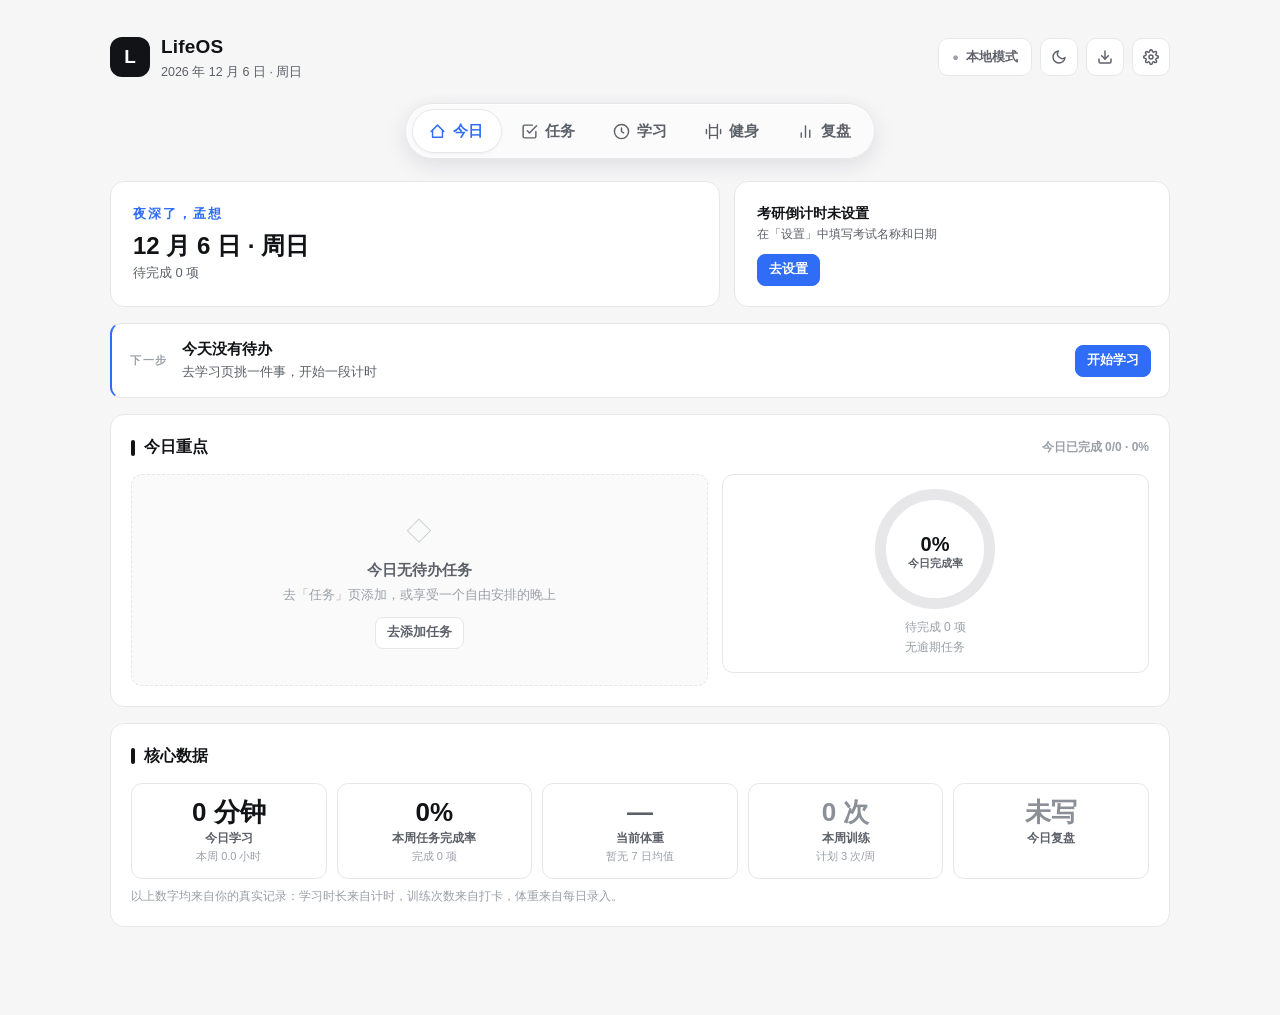
==== commit f9963149: "Minimal monochrome redesign, task-study integration with one-click timer, next-action card, fix over" ====
--- a/index.html
+++ b/index.html
@@ -7,68 +7,70 @@
 <title>LifeOS · 个人生活操作系统</title>
 <link rel="icon" href="data:image/svg+xml,%3Csvg xmlns='http://www.w3.org/2000/svg' viewBox='0 0 32 32'%3E%3Crect width='32' height='32' rx='8' fill='%233b6ef5'/%3E%3Ctext x='16' y='22' font-size='16' font-family='sans-serif' font-weight='bold' fill='white' text-anchor='middle'%3EL%3C/text%3E%3C/svg%3E">
 <style>
-/* ================= LifeOS 设计系统 ================= */
+/* ================= LifeOS 设计系统（极简冷淡） ================= */
 :root{
-  --bg:#f5f6fa;
-  --bg-2:#eef0f7;
+  --bg:#f6f6f7;
+  --bg-2:#ededef;
   --surface:#ffffff;
-  --surface-2:#f8f9fd;
-  --ink:#191c24;
-  --ink-2:#565c6e;
-  --ink-3:#98a0b3;
-  --line:#e6e9f2;
-  --line-2:#d5ddf1;
-  --blue:#3b6ef5;
-  --blue-deep:#2f59d0;
-  --blue-soft:#edf2fe;
-  --blue-2:#b9ccfb;
-  --blue-soft-2:#dfe8fd;
-  --coral:#ff5a7a;
-  --coral-deep:#e23e60;
-  --coral-soft:#ffedf1;
-  --green:#17b26a;
-  --green-deep:#0e9d5c;
-  --green-soft:#e7f7ef;
-  --amber:#e8a020;
-  --amber-soft:#fdf3e0;
-  --violet:#7b5cf0;
-  --violet-soft:#f1edfe;
-  --r-lg:16px;
-  --r-md:12px;
-  --r-sm:8px;
-  --shadow:0 1px 2px rgba(20,24,40,.05),0 10px 28px rgba(20,24,40,.07);
-  --shadow-lg:0 2px 6px rgba(20,24,40,.08),0 18px 46px rgba(20,24,40,.14);
+  --surface-2:#fafafa;
+  --ink:#121316;
+  --ink-2:#5c6068;
+  --ink-3:#9aa0a8;
+  --line:#e7e7ea;
+  --line-2:#d8d8dd;
+  /* 唯一强调色 */
+  --blue:#2f6df6;
+  --blue-deep:#1f57d6;
+  --blue-soft:#f1f5ff;
+  --blue-2:#cddcfb;
+  --blue-soft-2:#e8effd;
+  /* 其余颜色统一降为灰度（图表用深浅灰区分） */
+  --coral:#5c6068;
+  --coral-deep:#121316;
+  --coral-soft:#f2f2f4;
+  --green:#121316;
+  --green-deep:#2f6df6;
+  --green-soft:#f2f2f4;
+  --amber:#8a8f98;
+  --amber-soft:#f4f4f6;
+  --violet:#8a8f98;
+  --violet-soft:#f4f4f6;
+  --r-lg:14px;
+  --r-md:11px;
+  --r-sm:7px;
+  --shadow:none;
+  --shadow-lg:0 16px 40px rgba(0,0,0,.10);
   --font:"Sora","Space Grotesk","PingFang SC","HarmonyOS Sans SC","Microsoft YaHei",-apple-system,"Segoe UI",sans-serif;
   --ease:cubic-bezier(.22,.9,.32,1);
   --nav-h:60px;
 }
 [data-theme="dark"]{
-  --bg:#101425;
-  --bg-2:#161b30;
-  --surface:#1a2036;
-  --surface-2:#202742;
-  --ink:#eef0f8;
-  --ink-2:#a6adc2;
-  --ink-3:#6b7390;
-  --line:#2a3252;
-  --line-2:#3a4368;
-  --blue:#5d84f7;
-  --blue-deep:#7ea0fa;
-  --blue-soft:#232f55;
-  --blue-2:#3355b8;
-  --blue-soft-2:#26325a;
-  --coral:#ff7d95;
-  --coral-deep:#ff9db1;
-  --coral-soft:#3d2434;
-  --green:#2ec27e;
-  --green-deep:#4ad79a;
-  --green-soft:#16352a;
-  --amber:#f0b445;
-  --amber-soft:#3a2f16;
-  --violet:#9b83f5;
-  --violet-soft:#2a2450;
-  --shadow:0 1px 2px rgba(0,0,0,.25),0 10px 28px rgba(0,0,0,.35);
-  --shadow-lg:0 2px 6px rgba(0,0,0,.3),0 18px 46px rgba(0,0,0,.5);
+  --bg:#0e0f11;
+  --bg-2:#161719;
+  --surface:#161719;
+  --surface-2:#1b1c1f;
+  --ink:#ededee;
+  --ink-2:#a3a6ad;
+  --ink-3:#6d7078;
+  --line:#25272b;
+  --line-2:#34373d;
+  --blue:#6d9bff;
+  --blue-deep:#8fb2ff;
+  --blue-soft:#1a2030;
+  --blue-2:#33456e;
+  --blue-soft-2:#1f2737;
+  --coral:#a3a6ad;
+  --coral-deep:#ededee;
+  --coral-soft:#1f2124;
+  --green:#ededee;
+  --green-deep:#6d9bff;
+  --green-soft:#1f2124;
+  --amber:#8a8f98;
+  --amber-soft:#1e2023;
+  --violet:#8a8f98;
+  --violet-soft:#1e2023;
+  --shadow:none;
+  --shadow-lg:0 16px 40px rgba(0,0,0,.5);
 }
 
 *{margin:0;padding:0;box-sizing:border-box}
@@ -94,7 +96,7 @@
 ::-webkit-scrollbar-thumb:hover{background:var(--ink-3)}
 
 #bgCanvas{position:fixed;inset:0;z-index:0;pointer-events:none}
-.scroll-progress{position:fixed;top:0;left:0;height:3px;width:0;z-index:350;background:linear-gradient(90deg,var(--blue),var(--violet),var(--coral));border-radius:0 2px 2px 0;transition:width .1s linear}
+.scroll-progress{position:fixed;top:0;left:0;height:3px;width:0;z-index:350;background:var(--blue);border-radius:0 2px 2px 0;transition:width .1s linear}
 
 .app{position:relative;z-index:1;max-width:1100px;margin:0 auto;padding:20px 20px calc(var(--nav-h) + 28px)}
 
@@ -111,10 +113,10 @@
 .brand{display:flex;align-items:center;gap:11px;min-width:0}
 .brand-mark{
   width:40px;height:40px;border-radius:12px;flex:none;
-  background:linear-gradient(135deg,var(--blue),var(--violet));
+  background:var(--ink);
   display:flex;align-items:center;justify-content:center;
   color:#fff;font-weight:800;font-size:19px;
-  box-shadow:0 6px 16px rgba(59,110,245,.35);
+  box-shadow:none;
   transition:transform .3s var(--ease);
 }
 .brand-mark:hover{transform:rotate(-8deg) scale(1.08)}
@@ -149,45 +151,45 @@
 .nav{
   position:relative;display:flex;gap:2px;width:fit-content;max-width:100%;
   margin:0 auto 22px;padding:5px;border-radius:99px;
-  background:rgba(255,255,255,.45);
-  border:1px solid rgba(255,255,255,.65);
-  backdrop-filter:blur(22px) saturate(170%);
-  -webkit-backdrop-filter:blur(22px) saturate(170%);
+  background:rgba(255,255,255,.62);
+  border:1px solid var(--line);
+  backdrop-filter:blur(20px) saturate(120%);
+  -webkit-backdrop-filter:blur(20px) saturate(120%);
   box-shadow:0 6px 22px rgba(20,24,40,.1),inset 0 1px 0 rgba(255,255,255,.85),inset 0 -1px 0 rgba(255,255,255,.3);
   overflow-x:auto;scrollbar-width:none;
 }
 /* Chrome：SVG 位移贴图折射（真液体感），其余浏览器保持 blur 降级 */
 @supports (backdrop-filter:url(#lg-glass)){
   .nav{
-    backdrop-filter:url(#lg-glass) saturate(170%);
-    -webkit-backdrop-filter:url(#lg-glass) saturate(170%);
-    background:rgba(255,255,255,.3);
+    backdrop-filter:url(#lg-glass) saturate(120%);
+    -webkit-backdrop-filter:url(#lg-glass) saturate(120%);
+    background:rgba(255,255,255,.5);
   }
 }
 [data-theme="dark"] .nav{
-  background:rgba(24,29,48,.5);
-  border-color:rgba(255,255,255,.13);
+  background:rgba(22,23,25,.66);
+  border-color:var(--line);
   box-shadow:0 6px 22px rgba(0,0,0,.4),inset 0 1px 0 rgba(255,255,255,.18),inset 0 -1px 0 rgba(255,255,255,.05);
 }
 @supports (backdrop-filter:url(#lg-glass)){
-  [data-theme="dark"] .nav{background:rgba(24,29,48,.38)}
+  [data-theme="dark"] .nav{background:rgba(22,23,25,.55)}
 }
 .nav::-webkit-scrollbar{display:none}
 /* 滑动玻璃 pill（跟随激活项） */
 .nav-pill{
   position:absolute;left:0;top:5px;transform:translateX(0);
   height:calc(100% - 10px);border-radius:99px;width:0;opacity:0;
-  background:linear-gradient(135deg,rgba(255,255,255,.72),rgba(255,255,255,.32));
-  border:1px solid rgba(255,255,255,.85);
-  box-shadow:0 3px 12px rgba(20,24,40,.1),inset 0 1px 0 rgba(255,255,255,.95),inset 0 -1px 0 rgba(255,255,255,.4);
+  background:rgba(255,255,255,.9);
+  border:1px solid var(--line);
+  box-shadow:0 1px 3px rgba(0,0,0,.05);
   backdrop-filter:blur(8px) saturate(160%);-webkit-backdrop-filter:blur(8px) saturate(160%);
   transition:transform .4s var(--ease),width .4s var(--ease),opacity .25s ease;
   pointer-events:none;z-index:0;
 }
 [data-theme="dark"] .nav-pill{
-  background:linear-gradient(135deg,rgba(255,255,255,.17),rgba(255,255,255,.05));
+  background:rgba(255,255,255,.12);
   border-color:rgba(255,255,255,.16);
-  box-shadow:0 3px 12px rgba(0,0,0,.35),inset 0 1px 0 rgba(255,255,255,.22);
+  box-shadow:none;
 }
 .nav-item{
   position:relative;z-index:1;display:inline-flex;align-items:center;gap:7px;
@@ -221,7 +223,7 @@
 .card:hover{border-color:var(--line-2)}
 .card:last-child{margin-bottom:0}
 .card-title{font-size:15.5px;font-weight:700;display:flex;align-items:center;gap:9px;margin-bottom:14px;flex-wrap:wrap}
-.card-title .bar{width:4px;height:16px;border-radius:2px;background:linear-gradient(180deg,var(--blue),var(--violet));flex:none}
+.card-title .bar{width:4px;height:16px;border-radius:2px;background:var(--ink);flex:none}
 .card-title .extra{margin-left:auto;font-size:12px;font-weight:600;color:var(--ink-3)}
 .sec-title{display:flex;align-items:baseline;gap:10px;margin:22px 2px 12px;flex-wrap:wrap}
 .sec-title h2{font-size:16px;font-weight:800}
@@ -270,7 +272,7 @@
 }
 button.stat{cursor:pointer;min-height:44px}
 button.stat:hover{transform:translateY(-2px);box-shadow:var(--shadow)}
-.stat-v{font-size:26px;font-weight:800;line-height:1.15;color:var(--blue)}
+.stat-v{font-size:26px;font-weight:800;line-height:1.15;color:var(--ink)}
 .stat-v.coral{color:var(--coral)}
 .stat-v.green{color:var(--green)}
 .stat-v.amber{color:var(--amber)}
@@ -328,14 +330,14 @@
 .hbar-row[data-click]:hover{background:var(--surface-2)}
 .hbar-name{width:96px;flex:none;font-weight:600;overflow:hidden;text-overflow:ellipsis;white-space:nowrap}
 .hbar-track{flex:1;height:9px;border-radius:5px;background:var(--bg-2);overflow:hidden}
-.hbar-fill{display:block;height:100%;border-radius:5px;background:linear-gradient(90deg,var(--blue),var(--violet));transition:width .8s var(--ease)}
+.hbar-fill{display:block;height:100%;border-radius:5px;background:var(--blue);transition:width .8s var(--ease)}
 .hbar-n{width:46px;text-align:right;flex:none;font-weight:700;color:var(--ink-2);font-size:12px}
 
 .heat{display:grid;grid-template-columns:repeat(8,1fr);gap:5px;margin-top:4px}
 .heat-cell{aspect-ratio:1;border-radius:6px;background:var(--bg-2);transition:transform .15s var(--ease);min-width:0}
 .heat-cell:hover{transform:scale(1.15);z-index:2}
 .heat-cell.plan{border:1.5px solid var(--line-2)}
-.heat-cell.full{background:linear-gradient(135deg,var(--green),var(--green-deep))}
+.heat-cell.full{background:var(--ink)}
 .heat-cell.part{background:color-mix(in srgb,var(--green) 45%,var(--surface))}
 .heat-cell.now{outline:2px solid var(--blue);outline-offset:1.5px}
 .heat-legend{display:flex;gap:14px;flex-wrap:wrap;margin-top:12px;font-size:11.5px;color:var(--ink-2)}
@@ -354,7 +356,7 @@
 .countdown .meta .t{font-size:14px;font-weight:700}
 .countdown .meta .d{font-size:12px;color:var(--ink-2)}
 .countdown .meta .track{height:7px;border-radius:4px;background:var(--bg-2);overflow:hidden;margin-top:8px}
-.countdown .meta .fill{height:100%;border-radius:4px;background:linear-gradient(90deg,var(--blue),var(--violet));width:0;transition:width 1s var(--ease)}
+.countdown .meta .fill{height:100%;border-radius:4px;background:var(--blue);width:0;transition:width 1s var(--ease)}
 
 .focus-task{
   display:flex;align-items:center;gap:12px;padding:13px 14px;border:1px solid var(--line);
@@ -422,7 +424,7 @@
 .subject-card .goal{font-size:12.5px;color:var(--ink-2);margin-top:2px}
 .subject-card .prog{margin-top:8px}
 .subject-card .prog .track{height:8px;border-radius:4px;background:var(--bg-2);overflow:hidden}
-.subject-card .prog .fill{height:100%;border-radius:4px;background:linear-gradient(90deg,var(--blue),var(--violet));transition:width .8s var(--ease)}
+.subject-card .prog .fill{height:100%;border-radius:4px;background:var(--blue);transition:width .8s var(--ease)}
 .subject-card .prog .lab{display:flex;justify-content:space-between;font-size:11.5px;color:var(--ink-2);margin-top:4px;font-weight:600}
 
 .study-rec{display:flex;align-items:center;gap:10px;padding:10px 12px;border-bottom:1px solid var(--line);font-size:13px}
@@ -437,7 +439,7 @@
 .timer-idle-icon{font-size:38px;color:var(--blue);opacity:.55;line-height:1}
 .timer-running{display:flex;flex-direction:column;align-items:center;gap:6px}
 .timer-item-name{font-size:15px;font-weight:800;color:var(--ink)}
-.timer-big{font-size:56px;font-weight:800;letter-spacing:-1px;line-height:1.1;font-variant-numeric:tabular-nums;background:linear-gradient(135deg,var(--blue),var(--violet));-webkit-background-clip:text;background-clip:text;-webkit-text-fill-color:transparent}
+.timer-big{font-size:56px;font-weight:800;letter-spacing:-1px;line-height:1.1;font-variant-numeric:tabular-nums;color:var(--ink)}
 .timer-ops{display:flex;gap:8px;flex-wrap:wrap;justify-content:center;margin-top:12px}
 
 .study-items{display:flex;flex-direction:column;gap:8px}
@@ -469,14 +471,14 @@
   border:1.5px solid transparent;transition:transform .25s var(--ease),border-color .25s;
 }
 .fit-banner:hover{transform:translateY(-1px)}
-.fit-banner.on{background:var(--blue-soft);border-color:var(--blue-2)}
+.fit-banner.on{background:var(--surface);border-color:var(--line);border-left:3px solid var(--blue)}
 .fit-banner.off{background:var(--surface-2);border-color:var(--line)}
 .fit-banner .icon{
   width:44px;height:44px;border-radius:12px;flex:none;display:inline-flex;align-items:center;justify-content:center;
   transition:transform .3s var(--ease);
 }
 .fit-banner:hover .icon{transform:scale(1.1) rotate(-6deg)}
-.fit-banner.on .icon{background:linear-gradient(135deg,var(--blue),var(--violet));color:#fff;box-shadow:0 6px 16px rgba(59,110,245,.35)}
+.fit-banner.on .icon{background:var(--ink);color:#fff;box-shadow:none}
 .fit-banner.off .icon{background:var(--bg-2);color:var(--ink-2)}
 .fit-banner .icon svg{width:22px;height:22px;flex:none}
 .fit-banner h3{font-size:15.5px;font-weight:800}
@@ -489,7 +491,7 @@
   padding:15px;transition:box-shadow .2s ease,border-color .2s ease;position:relative;
 }
 .ex:hover{box-shadow:var(--shadow)}
-.ex.all-done{border-color:var(--green);background:linear-gradient(180deg,var(--green-soft),var(--surface))}
+.ex.all-done{border-color:var(--ink)}
 .ex-head{display:flex;align-items:center;gap:9px;margin-bottom:3px;flex-wrap:wrap}
 .ex-num{width:24px;height:24px;border-radius:8px;background:var(--blue-soft);color:var(--blue-deep);font-size:12.5px;font-weight:800;display:inline-flex;align-items:center;justify-content:center;flex:none}
 .ex-name{font-size:14px;font-weight:800}
@@ -504,7 +506,7 @@
 }
 .set-btn:hover{border-color:var(--blue);color:var(--blue);transform:scale(1.06)}
 .set-btn:active{transform:scale(.92)}
-.set-btn.on{background:linear-gradient(135deg,var(--green),var(--green-deep));border-color:transparent;color:#fff;box-shadow:0 4px 12px rgba(23,178,106,.35)}
+.set-btn.on{background:var(--ink);border-color:var(--ink);color:var(--surface);box-shadow:none}
 .set-btn.on::after{content:"✓";font-size:15px}
 .sets .lbl{font-size:11.5px;color:var(--ink-3);margin-left:2px}
 .rest-tip{display:flex;align-items:center;gap:8px;margin-top:14px;padding:11px 14px;border-radius:10px;background:var(--amber-soft);color:#9a6708;font-size:12.5px;font-weight:600}
@@ -538,7 +540,7 @@
 .hist-item:hover{border-color:var(--line-2);background:var(--surface)}
 .hist-date{font-weight:700;width:96px;flex:none}
 .hist-bar{flex:1;height:7px;border-radius:4px;background:var(--bg-2);overflow:hidden}
-.hist-bar i{display:block;height:100%;border-radius:4px;background:linear-gradient(90deg,var(--blue),var(--violet))}
+.hist-bar i{display:block;height:100%;border-radius:4px;background:var(--blue)}
 .hist-n{font-size:12px;color:var(--ink-2);font-weight:700;width:42px;text-align:right;flex:none}
 .hist-note{font-size:12px;color:var(--ink-3);max-width:200px;overflow:hidden;text-overflow:ellipsis;white-space:nowrap;flex:none}
 .rpe-badge{font-size:10.5px;font-weight:800;padding:2px 7px;border-radius:99px;background:var(--surface);border:1px solid var(--line);color:var(--ink-2);flex:none}
@@ -592,6 +594,14 @@
 .subj-pill button{color:var(--blue-deep);opacity:.55;font-size:14px;line-height:1;padding:0 4px;border-radius:50%;transition:all .15s}
 .subj-pill button:hover{opacity:1;color:var(--coral-deep);transform:rotate(90deg)}
 
+/* 连接诊断 */
+.diag-row{display:flex;align-items:flex-start;gap:8px;font-size:12.5px;line-height:1.65;color:var(--ink-2);padding:7px 0;border-bottom:1px dashed var(--line)}
+.diag-row:last-child{border-bottom:none}
+.diag-row b{flex:none;color:var(--ink);font-weight:700}
+.diag-dot{width:8px;height:8px;border-radius:50%;flex:none;margin-top:7px}
+.diag-dot.ok{background:var(--green);box-shadow:0 0 0 3px var(--green-soft)}
+.diag-dot.bad{background:var(--coral);box-shadow:0 0 0 3px var(--coral-soft)}
+
 /* ---------- 响应式 ---------- */
 @media (max-width:900px){
   .hero-top{grid-template-columns:1fr}
@@ -599,7 +609,7 @@
 }
 @media (max-width:720px){
   :root{--nav-h:62px}
-  .app{padding:14px 13px calc(var(--nav-h) + 26px)}
+  .app{padding:14px 13px calc(var(--nav-h) + 48px)}
   /* 导航移到底部 */
   .nav{
     position:fixed;left:0;right:0;bottom:0;z-index:200;
@@ -624,39 +634,39 @@
     width:calc(100% - 24px);max-width:440px;
     margin:0;padding:6px;gap:0;justify-content:space-around;
     border-radius:28px;
-    background:rgba(255,255,255,.42);
-    border:1px solid rgba(255,255,255,.65);
-    backdrop-filter:blur(26px) saturate(180%);
-    -webkit-backdrop-filter:blur(26px) saturate(180%);
-    box-shadow:0 12px 36px rgba(20,24,40,.16),inset 0 1px 0 rgba(255,255,255,.9),inset 0 -1px 0 rgba(255,255,255,.35);
+    background:rgba(255,255,255,.72);
+    border:1px solid var(--line);
+    backdrop-filter:blur(24px) saturate(120%);
+    -webkit-backdrop-filter:blur(24px) saturate(120%);
+    box-shadow:0 8px 24px rgba(0,0,0,.08);
     overflow:visible;
   }
   /* Chrome：SVG 折射增强（真液体感），其余浏览器保持上面的 blur 降级 */
   @supports (backdrop-filter:url(#lg-glass)){
     .nav{
-      backdrop-filter:url(#lg-glass) saturate(180%);
-      -webkit-backdrop-filter:url(#lg-glass) saturate(180%);
-      background:rgba(255,255,255,.3);
+      backdrop-filter:url(#lg-glass) saturate(120%);
+      -webkit-backdrop-filter:url(#lg-glass) saturate(120%);
+      background:rgba(255,255,255,.6);
     }
   }
   [data-theme="dark"] .nav{
-    background:rgba(24,29,48,.52);
-    border-color:rgba(255,255,255,.14);
-    box-shadow:0 12px 36px rgba(0,0,0,.45),inset 0 1px 0 rgba(255,255,255,.2),inset 0 -1px 0 rgba(255,255,255,.06);
+    background:rgba(22,23,25,.78);
+    border-color:var(--line);
+    box-shadow:0 8px 24px rgba(0,0,0,.4);
   }
   @supports (backdrop-filter:url(#lg-glass)){
-    [data-theme="dark"] .nav{background:rgba(24,29,48,.4)}
+    [data-theme="dark"] .nav{background:rgba(22,23,25,.68)}
   }
   .nav-pill{
     top:6px;height:calc(100% - 12px);
-    background:linear-gradient(135deg,rgba(255,255,255,.85),rgba(255,255,255,.5));
-    border-color:rgba(255,255,255,.95);
-    box-shadow:0 3px 12px rgba(20,24,40,.12),inset 0 1px 0 rgba(255,255,255,1),inset 0 -1px 0 rgba(255,255,255,.5);
+    background:rgba(255,255,255,.95);
+    border-color:var(--line);
+    box-shadow:none;
   }
   [data-theme="dark"] .nav-pill{
-    background:linear-gradient(135deg,rgba(255,255,255,.22),rgba(255,255,255,.08));
-    border-color:rgba(255,255,255,.22);
-    box-shadow:0 3px 12px rgba(0,0,0,.4),inset 0 1px 0 rgba(255,255,255,.28);
+    background:rgba(255,255,255,.13);
+    border-color:rgba(255,255,255,.16);
+    box-shadow:none;
   }
   .nav-item{
     flex:1;flex-direction:column;gap:3px;padding:8px 2px;font-size:10.5px;border-radius:20px;
@@ -679,6 +689,42 @@
 @media (prefers-reduced-motion:reduce){
   *,*::before,*::after{animation-duration:.01ms !important;animation-iteration-count:1 !important;transition-duration:.01ms !important}
   html{scroll-behavior:auto}
+}
+
+/* 下一步卡片（极简：白底 + 左细线） */
+.next-action{
+  display:flex;align-items:center;gap:14px;flex-wrap:wrap;
+  background:var(--surface);border:1px solid var(--line);border-left:2px solid var(--blue);
+  border-radius:var(--r-md);padding:15px 18px;margin-bottom:16px;
+}
+.na-label{font-size:11px;font-weight:700;letter-spacing:1.5px;color:var(--ink-3);text-transform:uppercase;flex:none}
+.na-body{flex:1;min-width:0}
+.na-title{font-size:15px;font-weight:700;line-height:1.35;word-break:break-all}
+.na-sub{font-size:12.5px;color:var(--ink-2);margin-top:3px;display:flex;align-items:center;flex-wrap:wrap}
+.na-ops{display:flex;gap:6px;flex:none}
+
+/* 任务投入时长标签 */
+.tag-spent{background:var(--surface-2);color:var(--ink-2);border:1px solid var(--line)}
+
+/* 计时卡里的关联任务提示 */
+.timer-task-hint{font-size:12px;color:var(--ink-3);margin-top:2px}
+
+@media (max-width:720px){
+  .next-action{padding:13px 14px;gap:10px}
+  .na-label{display:none}
+  .na-ops{width:100%;justify-content:flex-end}
+  .na-title{font-size:14.5px}
+}
+
+/* 窄屏任务卡：顶对齐、标签紧凑，避免换行撑高 */
+@media (max-width:720px){
+  .task{align-items:flex-start;gap:10px;padding:11px 12px}
+  .task .t-check{margin-top:1px}
+  .task .ops{margin-top:-2px}
+  .t-meta{gap:4px}
+  .t-meta .tag{font-size:11px;padding:2px 7px}
+  .study-item{padding:11px 12px}
+  .timer-big{font-size:46px}
 }
 
 </style>
@@ -853,6 +899,8 @@
       if (!merged[k] || typeof merged[k] !== "object") merged[k] = d[k];
     });
     merged.study = normalizeStudy(raw.study);
+    // 任务补 spentMin（累计投入分钟），用于学习与任务打通
+    merged.tasks = merged.tasks.map(t => ({ spentMin: 0, ...t }));
     return merged;
   }
 
@@ -1419,18 +1467,25 @@
     }
   },
 
-  /* 登录（设置页调用） */
+  /* 登录（设置页调用）。注意：登录成功但同步失败（如表未建）时要区分提示 */
   async signIn(email, password) {
     if (!this.adapter) throw new Error("尚未配置云同步");
     this.setStatus("syncing");
     try {
       await this.adapter.signIn(email, password);
+    } catch (e) {
+      this.setStatus("error", this.friendlyError(e));
+      throw e;
+    }
+    try {
       await this.adapter.syncAfterLogin();
       this.setStatus("synced");
       return true;
     } catch (e) {
       this.setStatus("error", this.friendlyError(e));
-      throw e;
+      const err = new Error(this.friendlyError(e));
+      err.loggedIn = true;   // 已拿到会话，只是同步没成功
+      throw err;
     }
   },
 
@@ -1460,13 +1515,60 @@
 
   /* 云端错误的人话提示 */
   friendlyError(e) {
-    if (e && (e.code === "PGRST205" || /Could not find the table/.test(e.message || ""))) {
-      return "云端数据表未创建：请在 Supabase 控制台 SQL Editor 执行 docs/SUPABASE_SETUP.md 第 3 节的迁移 SQL";
-    }
-    if (e && /Failed to fetch|NetworkError|Load failed/.test(e.message || "")) {
-      return "网络连接失败，请检查网络后重试";
-    }
-    return (e && e.message) || "未知错误";
+    const msg = (e && e.message) || "";
+    const code = e && e.code;
+    if (code === "NETWORK" || /Failed to fetch|NetworkError|Load failed|无法连接服务器/.test(msg)) {
+      return "无法连接 Supabase 服务器。最常见原因：免费项目 7 天无活动被自动暂停（暂停后域名失效）。请打开 supabase.com/dashboard 查看项目是否显示 Paused，点 Restore 恢复后重试。";
+    }
+    if (/连接超时/.test(msg)) {
+      return "连接超时：服务器无响应，可能是项目已暂停或当前网络无法访问 Supabase。请检查项目状态后重试。";
+    }
+    if (code === "PGRST205" || /Could not find the table/.test(msg)) {
+      return "登录成功，但云端数据表未创建：请在 Supabase 控制台 SQL Editor 执行 docs/SUPABASE_SETUP.md 第 3 节的迁移 SQL。";
+    }
+    if (/Invalid login credentials/.test(msg)) return "邮箱或密码不正确（若刚注册，请先确认邮箱里的验证邮件）。";
+    if (/Email not confirmed/.test(msg)) return "邮箱尚未验证：请打开注册邮箱点击确认链接，再回来登录。";
+    if (/User already registered/.test(msg)) return "这个邮箱已注册过，直接点「登录」即可。";
+    return msg || "未知错误";
+  },
+
+  /* 连接诊断：逐步检查服务器、登录状态、数据表 */
+  async diagnose() {
+    const cfg = SupabaseConfig.get();
+    const out = { configured: !!(cfg && cfg.url && cfg.key), url: cfg ? cfg.url : "", steps: [] };
+    if (!out.configured) {
+      out.steps.push({ name: "配置", ok: false, msg: "尚未填写 Supabase 地址和密钥" });
+      return out;
+    }
+    const probe = new SupabaseAdapter({ url: cfg.url, key: cfg.key });
+    // 1. 服务器连通（不需要登录）
+    let t0 = performance.now();
+    try {
+      await probe.req("/auth/v1/settings");
+      out.steps.push({ name: "服务器连通", ok: true, msg: `响应 ${Math.round(performance.now() - t0)} ms` });
+    } catch (e) {
+      out.steps.push({
+        name: "服务器连通", ok: false,
+        msg: "无法访问该地址：域名解析失败或项目已暂停。请打开 supabase.com/dashboard 检查项目状态（Paused → Restore）。"
+      });
+      return out;
+    }
+    // 2. 登录状态
+    let user = null;
+    try { user = await probe.currentUser(); } catch (e) { user = null; }
+    out.steps.push({ name: "登录状态", ok: !!user, msg: user ? `已登录：${user.email}` : "未登录（需在下方输入邮箱密码）" });
+    if (!user) return out;
+    // 3. 数据表
+    try {
+      await probe.req("/rest/v1/tasks?select=id&limit=1", { auth: true });
+      out.steps.push({ name: "数据表", ok: true, msg: "云端表可读写" });
+    } catch (e) {
+      out.steps.push({
+        name: "数据表", ok: false,
+        msg: e.code === "PGRST205" ? "云端表未创建，请执行迁移 SQL（docs/SUPABASE_SETUP.md 第 3 节）" : this.friendlyError(e)
+      });
+    }
+    return out;
   },
 
   /* 本地发生更改：有 adapter 时标记待同步并触发 flush；无 adapter 时仅记录 */
@@ -1631,14 +1733,38 @@
     this.user = null;   // {id, email}
   }
 
-  /* ---------- 内部：请求 ---------- */
-  async req(path, { method = "GET", body, auth = false, headers = {} } = {}) {
+  /* ---------- 内部：请求（带 12 秒超时 + 网络失败自动重试 1 次） ---------- */
+  async req(path, opts = {}) {
+    return this._req(path, opts, 0);
+  }
+
+  async _req(path, { method = "GET", body, auth = false, headers = {} } = {}, attempt) {
     const h = { "apikey": this.key, "Content-Type": "application/json", ...headers };
     if (auth) {
       const token = await this.validToken();
       h["Authorization"] = "Bearer " + token;
     }
-    const res = await fetch(this.url + path, { method, headers: h, body: body ? JSON.stringify(body) : undefined });
+    const ctrl = new AbortController();
+    const timer = setTimeout(() => ctrl.abort(), 12000);
+    let res;
+    try {
+      res = await fetch(this.url + path, {
+        method, headers: h,
+        body: body ? JSON.stringify(body) : undefined,
+        signal: ctrl.signal
+      });
+    } catch (e) {
+      // 网络层失败：超时 / DNS 解析失败 / 连接被拒
+      if (attempt < 1) {
+        await new Promise(r => setTimeout(r, 900));
+        return this._req(path, { method, body, auth, headers }, attempt + 1);
+      }
+      const err = new Error(e.name === "AbortError" ? "连接超时（12 秒）" : "无法连接服务器");
+      err.code = "NETWORK";
+      throw err;
+    } finally {
+      clearTimeout(timer);
+    }
     if (res.status === 401 && auth) {
       // token 可能失效：尝试刷新一次再重试
       await this.refresh(true);
@@ -1959,10 +2085,59 @@
     el.innerHTML = "";
     el.append(
       this.heroSection(greet, t),
+      this.nextActionCard(ts),
       this.focusSection(ts),
       this.statsSection(ts)
     );
     this.fillSummary(ts);
+  },
+
+  /* 下一步该做什么：优先正在计时 → 逾期任务 → 今天到期 → 最高优先级 → 学习 */
+  nextActionCard(ts) {
+    const pri = { high: 0, normal: 1, low: 2 };
+    const byPri = (a, b) => (pri[a.priority] ?? 1) - (pri[b.priority] ?? 1);
+
+    // 1. 正在计时
+    if (Timer.active) {
+      const item = Store.studyItems().find(x => x.id === Timer.active.itemId);
+      return UI.h("div", { class: "next-action" },
+        UI.h("div", { class: "na-label" }, "正在计时"),
+        UI.h("div", { class: "na-body" },
+          UI.h("div", { class: "na-title" }, item ? item.title : "计时中"),
+          UI.h("div", { class: "na-sub" }, Timer.isRunning() ? "计时进行中，保持专注" : "已暂停")),
+        UI.h("div", { class: "na-ops" },
+          UI.h("button", { class: "btn small primary", type: "button", onclick: () => App.switchView("study") }, "回到计时")));
+    }
+
+    const open = Store.openTasks();
+    const overdue = open.filter(t => t.due && dayDiff(ts, t.due) < 0).sort(byPri);
+    const dueToday = open.filter(t => t.due === ts).sort(byPri);
+    const pool = overdue.length ? overdue : (dueToday.length ? dueToday : open.slice().sort(byPri));
+
+    // 2. 没有任务 → 引导学习
+    if (!pool.length) {
+      return UI.h("div", { class: "next-action" },
+        UI.h("div", { class: "na-label" }, "下一步"),
+        UI.h("div", { class: "na-body" },
+          UI.h("div", { class: "na-title" }, "今天没有待办"),
+          UI.h("div", { class: "na-sub" }, "去学习页挑一件事，开始一段计时")),
+        UI.h("div", { class: "na-ops" },
+          UI.h("button", { class: "btn small primary", type: "button", onclick: () => App.switchView("study") }, "开始学习")));
+    }
+
+    const t = pool[0];
+    const tagText = t.due && dayDiff(ts, t.due) < 0 ? `逾期 ${-dayDiff(ts, t.due)} 天` : t.due === ts ? "今天到期" : PRIORITY_LABEL(t.priority);
+    const tagCls = t.due && dayDiff(ts, t.due) >= 0 ? "today" : "over";
+    return UI.h("div", { class: "next-action" },
+      UI.h("div", { class: "na-label" }, "下一步"),
+      UI.h("div", { class: "na-body" },
+        UI.h("div", { class: "na-title" }, t.title),
+        UI.h("div", { class: "na-sub" },
+          UI.h("span", { class: "tag tag-due " + tagCls }, tagText),
+          t.spentMin ? UI.h("span", { style: "margin-left:6px" }, `已投入 ${fmtMin(t.spentMin)}`) : null)),
+      UI.h("div", { class: "na-ops" },
+        UI.h("button", { class: "btn small primary", type: "button", onclick: () => TasksView.startTimerForTask(t) }, "开始计时"),
+        UI.h("button", { class: "btn small", type: "button", onclick: () => { t.done = true; t.doneAt = Date.now(); Store.touch(t); Store.save(); TodayView.render(); TasksView.renderCounts(); UI.toast(t.spentMin ? `完成 ✓ 累计投入 ${fmtMin(t.spentMin)}` : "完成一项 ✓"); } }, "完成")));
   },
 
   /* 今日摘要（DOM 挂载后填充） */
@@ -1970,7 +2145,7 @@
     const summary = document.getElementById("todaySummary");
     if (!summary) return;
     const open = Store.openTasks();
-    const overdue = open.filter(x => x.due && dayDiff(ts, x.due) > 0);
+    const overdue = open.filter(x => x.due && dayDiff(ts, x.due) < 0);
     const parts = [`待完成 ${open.length} 项`];
     if (overdue.length) parts.push(`逾期 ${overdue.length} 项`);
     summary.textContent = parts.join(" · ");
@@ -2016,12 +2191,12 @@
   /* 4.2 今日重点 */
   focusSection(ts) {
     const open = Store.openTasks();
-    const dueToday = open.filter(x => x.due && dayDiff(ts, x.due) <= 0);
-    const overdue = open.filter(x => x.due && dayDiff(ts, x.due) > 0);
+    const dueToday = open.filter(x => x.due === ts);
+    const overdue = open.filter(x => x.due && dayDiff(ts, x.due) < 0);
     const pri = { high: 0, normal: 1, low: 2 };
     const focus = open.slice().sort((a, b) => {
-      const ao = a.due && dayDiff(ts, a.due) > 0 ? 1 : 0, bo = b.due && dayDiff(ts, b.due) > 0 ? 1 : 0;
-      if (ao !== bo) return ao - bo;
+      const ao = a.due && dayDiff(ts, a.due) < 0 ? 1 : 0, bo = b.due && dayDiff(ts, b.due) < 0 ? 1 : 0;
+      if (ao !== bo) return bo - ao;   // 逾期优先排前
       if (a.due !== b.due) return a.due ? (b.due ? (a.due < b.due ? -1 : 1) : -1) : 1;
       return pri[a.priority] - pri[b.priority];
     }).slice(0, 3);
@@ -2169,9 +2344,9 @@
     const cnt = f => Store.state.tasks.filter(f).length;
     const nums = {
       open: cnt(t => !t.deleted && !t.done),
-      today: cnt(t => !t.deleted && !t.done && t.due && dayDiff(ts, t.due) <= 0),
+      today: cnt(t => !t.deleted && !t.done && t.due === ts),
       week: cnt(t => !t.deleted && !t.done && t.due && t.due >= w0 && t.due <= w1),
-      over: cnt(t => !t.deleted && !t.done && t.due && dayDiff(ts, t.due) > 0),
+      over: cnt(t => !t.deleted && !t.done && t.due && dayDiff(ts, t.due) < 0),
       done: cnt(t => !t.deleted && t.done),
       all: cnt(t => !t.deleted)
     };
@@ -2199,9 +2374,9 @@
     let items = Store.state.tasks.filter(t => !t.deleted);
     if (this.filterSubj) items = items.filter(t => this.filterSubj === "__none" ? !t.subjectId : t.subjectId === this.filterSubj);
     if (this.filter === "open") items = items.filter(t => !t.done);
-    else if (this.filter === "today") items = items.filter(t => !t.done && t.due && dayDiff(ts, t.due) <= 0);
+    else if (this.filter === "today") items = items.filter(t => !t.done && t.due === ts);
     else if (this.filter === "week") items = items.filter(t => !t.done && t.due && t.due >= w0 && t.due <= w1);
-    else if (this.filter === "over") items = items.filter(t => !t.done && t.due && dayDiff(ts, t.due) > 0);
+    else if (this.filter === "over") items = items.filter(t => !t.done && t.due && dayDiff(ts, t.due) < 0);
     else if (this.filter === "done") items = items.filter(t => t.done);
     const pri = { high: 0, normal: 1, low: 2 };
     items.sort((a, b) => {
@@ -2231,15 +2406,35 @@
           UI.h("span", { class: "tag " + (t.subjectId ? "tag-subject" : "tag-due") }, Store.subjectName(t.subjectId) || "未分类"),
           t.due ? UI.h("span", { class: `tag tag-due ${dueCls(t.due, t.done)}` }, fmtDue(t.due)) : null,
           t.estMin ? UI.h("span", { class: "tag tag-due" }, `预计 ${fmtMin(t.estMin)}`) : null,
+          t.spentMin ? UI.h("span", { class: "tag tag-spent" }, `已投入 ${fmtMin(t.spentMin)}`) : null,
           t.done ? UI.h("span", { class: "tag tag-done" }, "已完成") : UI.h("span", { class: "tag tag-due" }, UI.h("i", { class: `pri-dot pri-${t.priority}` }), PRIORITY_LABEL(t.priority)))
       ),
       UI.h("div", { class: "ops" },
+        !t.done ? UI.h("button", { class: "mini-btn", type: "button", title: "开始计时", "aria-label": "为这个任务开始计时", onclick: () => this.startTimerForTask(t) },
+          UI.h("svg", { viewBox: "0 0 24 24", fill: "none", stroke: "currentColor", "stroke-width": "2.2", "stroke-linecap": "round", "stroke-linejoin": "round" }, UI.h("circle", { cx: "12", cy: "12", r: "9" }), UI.h("polyline", { points: "12 8 12 12 15 14" }))) : null,
         compact ? null : UI.h("button", { class: "mini-btn", type: "button", title: "编辑", "aria-label": "编辑任务", onclick: () => this.edit(t) },
           UI.h("svg", { viewBox: "0 0 24 24", fill: "none", stroke: "currentColor", "stroke-width": "2.2", "stroke-linecap": "round" }, UI.h("path", { d: "M12 20h9M16.5 3.5a2.1 2.1 0 0 1 3 3L7 19l-4 1 1-4z"}))),
         UI.h("button", { class: "mini-btn danger", type: "button", title: "删除", "aria-label": "删除任务", onclick: () => this.remove(t) },
           UI.h("svg", { viewBox: "0 0 24 24", fill: "none", stroke: "currentColor", "stroke-width": "2.2", "stroke-linecap": "round" }, UI.h("path", { d: "M3 6h18M8 6V4a2 2 0 0 1 2-2h4a2 2 0 0 1 2 2v2m3 0v14a2 2 0 0 1-2 2H7a2 2 0 0 1-2-2V6"}))))
     );
     return row;
+  },
+
+  /* 为一个任务开始计时：自动匹配/创建同名学习事项并建立关联 */
+  startTimerForTask(t) {
+    if (Timer.active) { UI.toast("已有计时在进行，先去学习页结束它"); return; }
+    const short = t.title.trim().slice(0, 14);
+    let item = Store.state.study.items.find(i => i.taskId === t.id)
+            || Store.state.study.items.find(i => i.title === short);
+    if (!item) {
+      item = { id: uid(), title: short, taskId: t.id };
+      Store.state.study.items.push(item);
+    } else if (!item.taskId) {
+      item.taskId = t.id;
+    }
+    Store.state.study.updatedAt = Date.now();
+    Store.save();
+    if (Timer.start(item.id, t.title)) App.switchView("study");
   },
 
   toggle(t) {
@@ -2249,7 +2444,7 @@
     Store.save();
     this.render(); this.renderCounts();
     if (App.curView === "today") TodayView.render();
-    UI.toast(t.done ? "完成一项 ✓" : "已恢复为进行中");
+    UI.toast(t.done ? (t.spentMin ? `完成 ✓ 累计投入 ${fmtMin(t.spentMin)}` : "完成一项 ✓") : "已恢复为进行中");
   },
 
   async remove(t) {
@@ -2304,7 +2499,7 @@
  * 用户自建每日事项 → 点开始计时 → 按天累计 → 当日饼图 + 每日统计 */
 "use strict";
 
-const ITEM_COLORS = ["var(--blue)", "var(--violet)", "var(--coral)", "var(--green)", "var(--amber)", "#0ea5e9", "#f43f5e", "#8b5cf6"];
+const ITEM_COLORS = ["var(--blue)", "var(--ink)", "var(--ink-2)", "var(--ink-3)", "#c9cbd0", "#dfe0e4", "#b4b7bd", "#9aa0a8"];
 
 const StudyView = {
   render() {
@@ -2340,6 +2535,11 @@
         UI.h("span", { class: "extra" }, running ? "进行中" : "已暂停")),
       UI.h("div", { class: "timer-running" },
         UI.h("div", { class: "timer-item-name" }, item ? item.title : "已删除的事项"),
+        (() => {
+          if (!item || !item.taskId) return null;
+          const t = Store.taskById(item.taskId);
+          return t && !t.deleted ? UI.h("div", { class: "timer-task-hint" }, `关联任务：${t.title}`) : null;
+        })(),
         UI.h("div", { class: "timer-big", id: "timerBig" }, fmtClock(Timer.elapsedMs() / 1000)),
         UI.h("div", { class: "timer-ops" },
           UI.h("button", { class: "btn", type: "button", onclick: () => { running ? Timer.pause() : Timer.resume(); this.render(); } }, running ? "暂停" : "继续"),
@@ -2353,10 +2553,21 @@
     const r = Timer.stop();
     if (!r) return;
     Store.studyAddMinutes(todayStr(), r.itemId, r.minutes);
+    // 打通任务：若该事项关联了任务，把时长累计到任务上
+    const item = Store.studyItems().find(x => x.id === r.itemId);
+    let taskTip = "";
+    if (item && item.taskId) {
+      const task = Store.taskById(item.taskId);
+      if (task && !task.deleted) {
+        task.spentMin = (task.spentMin || 0) + r.minutes;
+        Store.touch(task);
+        taskTip = `，已累计到「${task.title.slice(0, 8)}」`;
+      }
+    }
     Store.save();
     this.render();
     if (App.curView === "today") TodayView.render();
-    UI.toast(`已记录 ${r.minutes} 分钟`);
+    UI.toast(`已记录 ${r.minutes} 分钟${taskTip}`, 2600);
   },
 
   async discardTimer() {
@@ -2905,7 +3116,7 @@
     const rec = Store.reviewOf(ts) || {};
     const studyMin = Store.studyMinutes(ts);
     const doneTasks = Store.state.tasks.filter(t => t.done && t.doneAt && dstr(new Date(t.doneAt)) === ts);
-    const overdue = Store.openTasks().filter(t => t.due && dayDiff(ts, t.due) > 0);
+    const overdue = Store.openTasks().filter(t => t.due && dayDiff(ts, t.due) < 0);
     const fitRec = Store.state.fitness[ts];
     const progress = [
       doneTasks.length ? `完成任务：${doneTasks.slice(0, 3).map(t => t.title).join("；")}` : "今日无已完成任务",
@@ -3216,6 +3427,27 @@
         UI.h("div", { class: "field-hint" }, "在 Supabase 控制台 Settings → API 获取。该密钥设计上前端可公开，数据隔离由数据库行级安全（RLS）保证；请勿使用 service_role key。")),
       UI.h("div", { class: "row", style: "margin-bottom:6px" },
         UI.h("button", { class: "btn primary", type: "button", onclick: saveCfg }, "保存并连接"),
+        UI.h("button", { class: "btn", type: "button", onclick: async (e) => {
+          const box = document.getElementById("cloudDiag");
+          box.innerHTML = "";
+          box.append(UI.h("div", { class: "field-hint" }, "正在诊断连接…（最多约 25 秒）"));
+          e.target.disabled = true;
+          const r = await Sync.diagnose();
+          e.target.disabled = false;
+          box.innerHTML = "";
+          if (!r.configured) {
+            box.append(UI.h("div", { class: "diag-row" }, UI.h("span", { class: "diag-dot bad" }), UI.h("span", {}, "请先填写地址和密钥并保存")));
+            return;
+          }
+          r.steps.forEach(s => box.append(UI.h("div", { class: "diag-row" },
+            UI.h("span", { class: "diag-dot " + (s.ok ? "ok" : "bad") }),
+            UI.h("b", {}, s.name + "："),
+            UI.h("span", {}, s.msg))));
+          if (!r.steps[0].ok) {
+            box.append(UI.h("div", { class: "field-hint" },
+              "排查顺序：① 打开 supabase.com/dashboard 看项目是否显示 Paused（免费版 7 天无活动会自动暂停），是则点 Restore；② 确认地址复制无误（应形如 https://xxxx.supabase.co）。"));
+          }
+        } }, "诊断连接"),
         configured ? UI.h("button", { class: "btn danger", type: "button", onclick: async () => {
           const ok = await UI.confirmDanger("清除云同步配置", "将退出登录并清除本机保存的 Supabase 配置。云端数据不会被删除。确定吗？", "清除配置");
           if (!ok) return;
@@ -3228,6 +3460,7 @@
           UI.toast("配置已清除");
         } }, "清除配置") : null)
     );
+    card.append(UI.h("div", { id: "cloudDiag", style: "margin-top:4px" }));
 
     if (!configured) {
       card.append(UI.h("div", { class: "field-hint" },
@@ -3242,7 +3475,11 @@
       const doLogin = async () => {
         if (!email.value.trim() || !pwd.value) { UI.toast("填写邮箱和密码"); return; }
         try { await Sync.signIn(email.value.trim(), pwd.value); UI.toast("登录成功，数据已同步"); SettingsView.render(); }
-        catch (e) { UI.toast("登录失败：" + Sync.friendlyError(e)); }
+        catch (e) {
+          // 已登录但同步失败（表未建/网络）：显示真实原因，并切到已登录状态
+          UI.toast((e.loggedIn ? "登录成功，但" : "登录失败：") + Sync.friendlyError(e), 6000);
+          if (e.loggedIn) setTimeout(() => SettingsView.render(), 400);
+        }
       };
       const doSignUp = async () => {
         if (!email.value.trim() || !pwd.value) { UI.toast("填写邮箱和密码"); return; }
@@ -3315,7 +3552,7 @@
           hasV1 ? UI.h("button", { class: "btn", type: "button", onclick: () => this.restoreV1() }, "恢复 v1 旧数据") : null),
         UI.h("div", { class: "field-hint" },
           "数据保存在本机浏览器 localStorage。建议定期导出备份；换设备时先导出、再在新设备导入。", UI.h("br"),
-          "云同步（多设备实时同步）尚未配置：完成 Supabase 部署后可在此登录，详见仓库 docs/SUPABASE_SETUP.md。"),
+          `云同步状态：${SupabaseConfig.get() ? (SupabaseConfig.getSession() ? "已配置并登录" : "已配置，未登录") : "未配置"}。详细步骤见仓库 docs/SUPABASE_SETUP.md。`),
         UI.h("button", { class: "btn danger", type: "button", onclick: () => this.clearAll() }, "清空所有数据"))
     );
     return card;
@@ -3374,7 +3611,6 @@
     this.initLiquidGlass();
     this.bindNav();
     this.bindTopbar();
-    this.initBg();
     this.initScrollFx();
     this.renderAll();
     // 窗口尺寸变化时重定位 pill
@@ -3519,44 +3755,6 @@
     });
   },
 
-  /* ---- 动态背景（低强度，不干扰操作） ---- */
-  initBg() {
-    if (window.matchMedia("(prefers-reduced-motion: reduce)").matches) return;
-    const cv = document.getElementById("bgCanvas");
-    const ctx = cv.getContext("2d");
-    let W, H, DPR;
-    const resize = () => {
-      DPR = Math.min(window.devicePixelRatio || 1, 2);
-      W = window.innerWidth; H = window.innerHeight;
-      cv.width = W * DPR; cv.height = H * DPR;
-      cv.style.width = W + "px"; cv.style.height = H + "px";
-      ctx.setTransform(DPR, 0, 0, DPR, 0, 0);
-    };
-    resize();
-    window.addEventListener("resize", resize);
-    const blobs = [
-      { x: .15, y: .18, r: .42, vx: .00022, vy: .00016, c: [59, 110, 245], a: .10 },
-      { x: .85, y: .25, r: .36, vx: -.00018, vy: .00021, c: [123, 92, 240], a: .09 },
-      { x: .55, y: .85, r: .44, vx: .00015, vy: -.00019, c: [255, 90, 122], a: .07 },
-      { x: .25, y: .7, r: .3, vx: .0002, vy: .00014, c: [23, 178, 106], a: .06 }
-    ].map(b => ({ ...b, x: b.x * W, y: b.y * H, r: b.r * Math.max(W, H) }));
-    let t = 0;
-    (function draw() {
-      t++;
-      ctx.clearRect(0, 0, W, H);
-      blobs.forEach(b => {
-        b.x += b.vx * W * .05; b.y += b.vy * H * .05;
-        if (b.x < -b.r * .6) b.x = W + b.r * .6; if (b.x > W + b.r * .6) b.x = -b.r * .6;
-        if (b.y < -b.r * .6) b.y = H + b.r * .6; if (b.y > H + b.r * .6) b.y = -b.r * .6;
-        const g = ctx.createRadialGradient(b.x, b.y, 0, b.x, b.y, b.r);
-        g.addColorStop(0, `rgba(${b.c[0]},${b.c[1]},${b.c[2]},${b.a})`);
-        g.addColorStop(1, `rgba(${b.c[0]},${b.c[1]},${b.c[2]},0)`);
-        ctx.fillStyle = g;
-        ctx.beginPath(); ctx.arc(b.x, b.y, b.r, 0, Math.PI * 2); ctx.fill();
-      });
-      requestAnimationFrame(draw);
-    })();
-  },
 
   initScrollFx() {
     const bar = document.getElementById("scrollProgress");
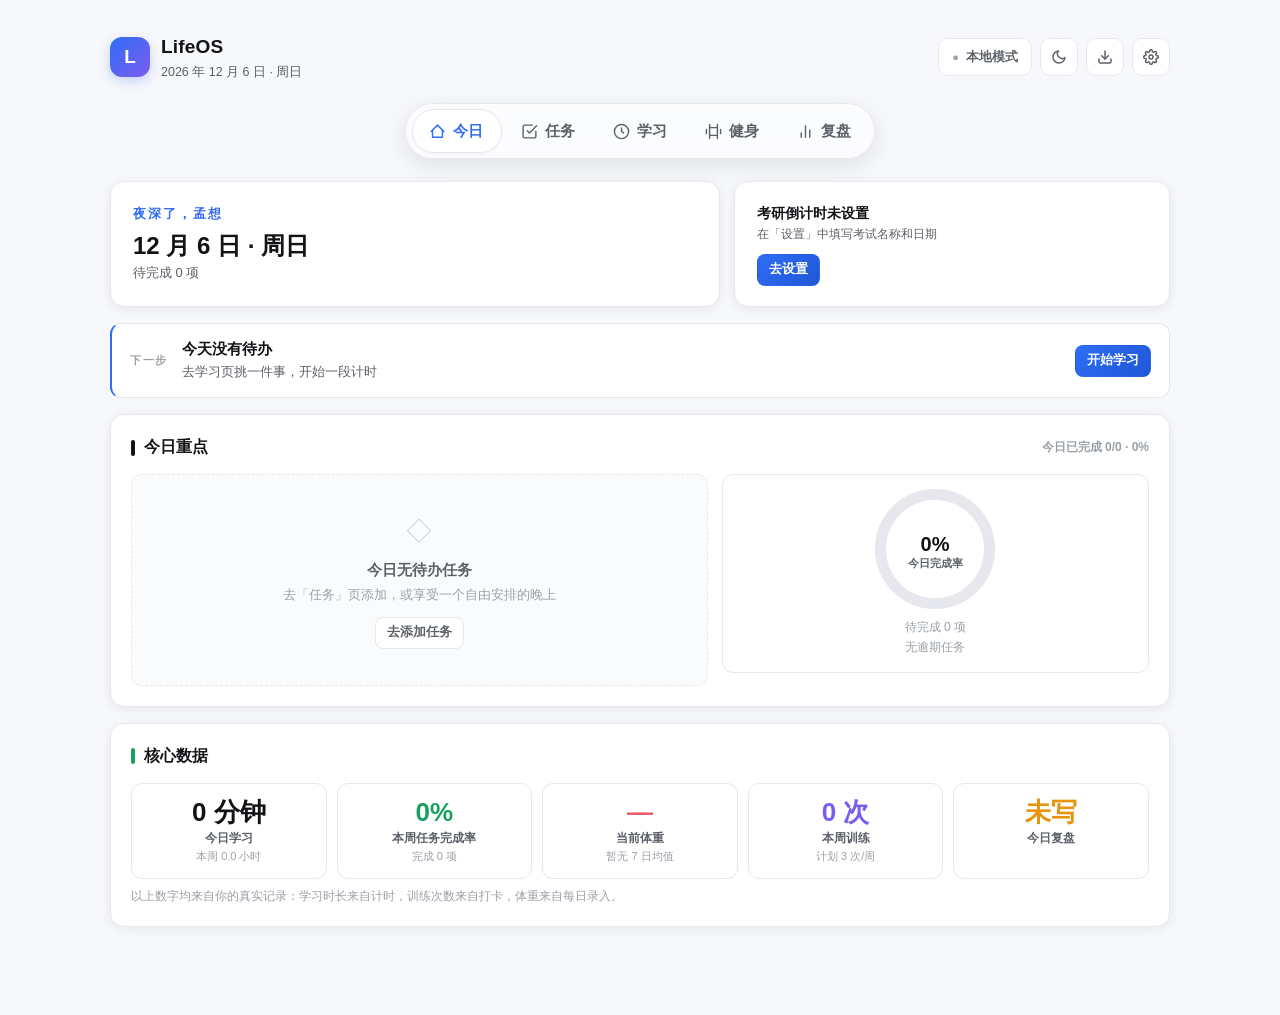
==== commit 9ba0de19: "Fix critical build omission and restore-v1 crash; colorful design refresh - build.js: include supaba" ====
--- a/index.html
+++ b/index.html
@@ -7,39 +7,37 @@
 <title>LifeOS · 个人生活操作系统</title>
 <link rel="icon" href="data:image/svg+xml,%3Csvg xmlns='http://www.w3.org/2000/svg' viewBox='0 0 32 32'%3E%3Crect width='32' height='32' rx='8' fill='%233b6ef5'/%3E%3Ctext x='16' y='22' font-size='16' font-family='sans-serif' font-weight='bold' fill='white' text-anchor='middle'%3EL%3C/text%3E%3C/svg%3E">
 <style>
-/* ================= LifeOS 设计系统（极简冷淡） ================= */
+/* ================= LifeOS 设计系统（清爽多彩） ================= */
 :root{
-  --bg:#f6f6f7;
-  --bg-2:#ededef;
+  --bg:#f7f8fb;
+  --bg-2:#eef0f5;
   --surface:#ffffff;
-  --surface-2:#fafafa;
+  --surface-2:#fafbfd;
   --ink:#121316;
   --ink-2:#5c6068;
   --ink-3:#9aa0a8;
-  --line:#e7e7ea;
-  --line-2:#d8d8dd;
-  /* 唯一强调色 */
+  --line:#e7e8ee;
+  --line-2:#d8dae2;
   --blue:#2f6df6;
   --blue-deep:#1f57d6;
   --blue-soft:#f1f5ff;
   --blue-2:#cddcfb;
   --blue-soft-2:#e8effd;
-  /* 其余颜色统一降为灰度（图表用深浅灰区分） */
-  --coral:#5c6068;
-  --coral-deep:#121316;
-  --coral-soft:#f2f2f4;
-  --green:#121316;
-  --green-deep:#2f6df6;
-  --green-soft:#f2f2f4;
-  --amber:#8a8f98;
-  --amber-soft:#f4f4f6;
-  --violet:#8a8f98;
-  --violet-soft:#f4f4f6;
+  --coral:#ef5f6b;
+  --coral-deep:#d7384a;
+  --coral-soft:#fdeef0;
+  --green:#18a05e;
+  --green-deep:#0e7a45;
+  --green-soft:#e8f7ef;
+  --amber:#e8930c;
+  --amber-soft:#fdf4e3;
+  --violet:#7c5cf0;
+  --violet-soft:#f1edfe;
   --r-lg:14px;
   --r-md:11px;
   --r-sm:7px;
-  --shadow:none;
-  --shadow-lg:0 16px 40px rgba(0,0,0,.10);
+  --shadow:0 2px 12px rgba(18,22,40,.07);
+  --shadow-lg:0 16px 40px rgba(18,22,40,.12);
   --font:"Sora","Space Grotesk","PingFang SC","HarmonyOS Sans SC","Microsoft YaHei",-apple-system,"Segoe UI",sans-serif;
   --ease:cubic-bezier(.22,.9,.32,1);
   --nav-h:60px;
@@ -59,17 +57,17 @@
   --blue-soft:#1a2030;
   --blue-2:#33456e;
   --blue-soft-2:#1f2737;
-  --coral:#a3a6ad;
-  --coral-deep:#ededee;
-  --coral-soft:#1f2124;
-  --green:#ededee;
-  --green-deep:#6d9bff;
-  --green-soft:#1f2124;
-  --amber:#8a8f98;
-  --amber-soft:#1e2023;
-  --violet:#8a8f98;
-  --violet-soft:#1e2023;
-  --shadow:none;
+  --coral:#ff7b86;
+  --coral-deep:#ff9aa3;
+  --coral-soft:#3a2429;
+  --green:#34c98a;
+  --green-deep:#5ad6a0;
+  --green-soft:#17342a;
+  --amber:#f0b13f;
+  --amber-soft:#33291a;
+  --violet:#a58bff;
+  --violet-soft:#241f3d;
+  --shadow:0 2px 12px rgba(0,0,0,.3);
   --shadow-lg:0 16px 40px rgba(0,0,0,.5);
 }
 
@@ -96,7 +94,7 @@
 ::-webkit-scrollbar-thumb:hover{background:var(--ink-3)}
 
 #bgCanvas{position:fixed;inset:0;z-index:0;pointer-events:none}
-.scroll-progress{position:fixed;top:0;left:0;height:3px;width:0;z-index:350;background:var(--blue);border-radius:0 2px 2px 0;transition:width .1s linear}
+.scroll-progress{position:fixed;top:0;left:0;height:3px;width:0;z-index:350;background:linear-gradient(90deg,var(--blue),var(--violet));border-radius:0 2px 2px 0;transition:width .1s linear}
 
 .app{position:relative;z-index:1;max-width:1100px;margin:0 auto;padding:20px 20px calc(var(--nav-h) + 28px)}
 
@@ -113,10 +111,10 @@
 .brand{display:flex;align-items:center;gap:11px;min-width:0}
 .brand-mark{
   width:40px;height:40px;border-radius:12px;flex:none;
-  background:var(--ink);
+  background:linear-gradient(135deg,var(--blue),var(--violet));
   display:flex;align-items:center;justify-content:center;
   color:#fff;font-weight:800;font-size:19px;
-  box-shadow:none;
+  box-shadow:0 4px 12px rgba(47,109,246,.28);
   transition:transform .3s var(--ease);
 }
 .brand-mark:hover{transform:rotate(-8deg) scale(1.08)}
@@ -220,7 +218,7 @@
   box-shadow:var(--shadow);padding:20px;margin-bottom:16px;
   transition:box-shadow .25s ease,border-color .25s ease;
 }
-.card:hover{border-color:var(--line-2)}
+.card:hover{border-color:var(--line-2);box-shadow:var(--shadow)}
 .card:last-child{margin-bottom:0}
 .card-title{font-size:15.5px;font-weight:700;display:flex;align-items:center;gap:9px;margin-bottom:14px;flex-wrap:wrap}
 .card-title .bar{width:4px;height:16px;border-radius:2px;background:var(--ink);flex:none}
@@ -238,8 +236,8 @@
 }
 .btn:hover{border-color:var(--line-2);color:var(--ink);box-shadow:var(--shadow);transform:translateY(-1px)}
 .btn:active{transform:translateY(0) scale(.97)}
-.btn.primary{background:var(--blue);border-color:var(--blue);color:#fff}
-.btn.primary:hover{background:var(--blue-deep);border-color:var(--blue-deep);box-shadow:0 8px 18px rgba(59,110,245,.32)}
+.btn.primary{background:linear-gradient(135deg,var(--blue),var(--blue-deep));border-color:transparent;color:#fff}
+.btn.primary:hover{background:linear-gradient(135deg,var(--blue-deep),var(--blue));border-color:transparent;box-shadow:0 8px 18px rgba(59,110,245,.32)}
 .btn.danger{color:var(--coral-deep)}
 .btn.danger:hover{border-color:var(--coral);background:var(--coral-soft)}
 .btn.ghost{background:transparent;border-color:transparent}
@@ -346,12 +344,12 @@
 /* ---------- 今日（行动中心） ---------- */
 .hero-top{display:grid;grid-template-columns:1.4fr 1fr;gap:14px;align-items:start}
 .hello{padding:22px}
-.hello .greet{font-size:13px;font-weight:700;letter-spacing:2px;color:var(--blue);text-transform:uppercase}
+.hello .greet{font-size:13px;font-weight:700;letter-spacing:2px;text-transform:uppercase;background:linear-gradient(90deg,var(--blue),var(--violet));-webkit-background-clip:text;background-clip:text;color:transparent}
 .hello .big{font-size:24px;font-weight:800;margin:6px 0 2px;line-height:1.25}
 .hello .sub{font-size:13px;color:var(--ink-2)}
 .countdown{display:flex;align-items:center;gap:16px;padding:20px 22px}
-.countdown .num{font-size:52px;font-weight:800;line-height:1;letter-spacing:-1.5px}
-.countdown .num small{font-size:18px;font-weight:700;color:var(--ink-2);margin-left:3px;letter-spacing:0}
+.countdown .num{font-size:52px;font-weight:800;line-height:1;letter-spacing:-1.5px;background:linear-gradient(135deg,var(--blue),var(--violet));-webkit-background-clip:text;background-clip:text;color:transparent}
+.countdown .num small{font-size:18px;font-weight:700;color:var(--ink-2);margin-left:3px;letter-spacing:0;-webkit-text-fill-color:var(--ink-2)}
 .countdown .meta{flex:1;min-width:0}
 .countdown .meta .t{font-size:14px;font-weight:700}
 .countdown .meta .d{font-size:12px;color:var(--ink-2)}
@@ -439,7 +437,7 @@
 .timer-idle-icon{font-size:38px;color:var(--blue);opacity:.55;line-height:1}
 .timer-running{display:flex;flex-direction:column;align-items:center;gap:6px}
 .timer-item-name{font-size:15px;font-weight:800;color:var(--ink)}
-.timer-big{font-size:56px;font-weight:800;letter-spacing:-1px;line-height:1.1;font-variant-numeric:tabular-nums;color:var(--ink)}
+.timer-big{font-size:56px;font-weight:800;letter-spacing:-1px;line-height:1.1;font-variant-numeric:tabular-nums;background:linear-gradient(135deg,var(--blue),var(--violet));-webkit-background-clip:text;background-clip:text;color:transparent}
 .timer-ops{display:flex;gap:8px;flex-wrap:wrap;justify-content:center;margin-top:12px}
 
 .study-items{display:flex;flex-direction:column;gap:8px}
@@ -893,7 +891,6 @@
     merged.settings.training = { ...d.settings.training, ...(raw.settings && raw.settings.training || {}) };
     if (!Array.isArray(merged.settings.subjects)) merged.settings.subjects = [];
     merged.tasks = Array.isArray(raw.tasks) ? raw.tasks : [];
-    merged.study = Array.isArray(raw.study) ? raw.study : [];
     merged.blocks = Array.isArray(raw.blocks) ? raw.blocks : [];
     ["fitness", "weight", "diet", "reviews", "quotes"].forEach(k => {
       if (!merged[k] || typeof merged[k] !== "object") merged[k] = d[k];
@@ -1853,9 +1850,8 @@
   /* ---------- 数据：拉取 ---------- */
   async pull() {
     const h = {};
-    const [tasks, study, blocks, diet, fitness, weight, reviews, settings] = await Promise.all([
+    const [tasks, blocks, diet, fitness, weight, reviews, settings] = await Promise.all([
       this.req("/rest/v1/tasks?select=*", { auth: true, headers: h }),
-      this.req("/rest/v1/study_records?select=*", { auth: true, headers: h }),
       this.req("/rest/v1/blocks?select=*", { auth: true, headers: h }),
       this.req("/rest/v1/diet_entries?select=*", { auth: true, headers: h }),
       this.req("/rest/v1/fitness_days?select=*", { auth: true, headers: h }),
@@ -1869,11 +1865,6 @@
       id: r.id, title: r.title || "", subjectId: r.subject_id || null, due: r.due || "",
       priority: r.priority || "normal", estMin: r.est_min || 0, done: !!r.done,
       doneAt: ts(r.done_at), createdAt: ts(r.created_at) || Date.now(), updatedAt: ts(r.updated_at) || Date.now(), deleted: !!r.deleted
-    }));
-    st.study = (study || []).map(r => ({
-      id: r.id, subjectId: r.subject_id || null, taskId: r.task_id || null, date: r.date,
-      startTime: r.start_time || "", minutes: r.minutes || 0, note: r.note || "",
-      createdAt: ts(r.created_at) || Date.now(), updatedAt: ts(r.updated_at) || Date.now(), deleted: !!r.deleted
     }));
     st.blocks = (blocks || []).map(r => ({
       id: r.id, title: r.title || "", type: r.type || "other", date: r.date,
@@ -2127,7 +2118,7 @@
 
     const t = pool[0];
     const tagText = t.due && dayDiff(ts, t.due) < 0 ? `逾期 ${-dayDiff(ts, t.due)} 天` : t.due === ts ? "今天到期" : PRIORITY_LABEL(t.priority);
-    const tagCls = t.due && dayDiff(ts, t.due) >= 0 ? "today" : "over";
+    const tagCls = !t.due ? "" : dayDiff(ts, t.due) < 0 ? "over" : "today";
     return UI.h("div", { class: "next-action" },
       UI.h("div", { class: "na-label" }, "下一步"),
       UI.h("div", { class: "na-body" },
@@ -2172,7 +2163,7 @@
       );
     } else {
       const diff = dayDiff(todayStr(), s.examDate);
-      const start = new Date(s.examDate); start.setMonth(start.getMonth() - 4);
+      const start = parseDate(s.examDate); start.setMonth(start.getMonth() - 4);
       const total = Math.max(1, dayDiff(dstr(start), s.examDate));
       const pct = diff > 0 ? Math.min(100, Math.max(2, Math.round((total - diff) / total * 100))) : 100;
       cd = UI.h("div", { class: "card countdown" },
@@ -2499,7 +2490,7 @@
  * 用户自建每日事项 → 点开始计时 → 按天累计 → 当日饼图 + 每日统计 */
 "use strict";
 
-const ITEM_COLORS = ["var(--blue)", "var(--ink)", "var(--ink-2)", "var(--ink-3)", "#c9cbd0", "#dfe0e4", "#b4b7bd", "#9aa0a8"];
+const ITEM_COLORS = ["var(--blue)", "var(--violet)", "var(--coral)", "var(--green)", "var(--amber)", "var(--ink-2)", "var(--ink-3)", "#c9cbd0"];
 
 const StudyView = {
   render() {
@@ -3566,9 +3557,11 @@
       const raw = JSON.parse(localStorage.getItem(DB_V1_BACKUP_KEY) || "null");
       if (!raw) { UI.toast("没有找到 v1 备份"); return; }
       const v1 = migrateV1(raw);
-      // 以 v1 数据为主，保留 v2 新增集合中不冲突的记录
+      // 以 v1 数据为主，保留 v2 学习事项中不冲突的记录（v2 的 study 是对象结构）
       const keepIds = new Set(v1.tasks.map(t => t.id));
-      v1.study = Store.state.study.filter(r => !keepIds.has(r.taskId)).concat(v1.study);
+      v1.study.items = Store.state.study.items.filter(it => !keepIds.has(it.taskId)).concat(v1.study.items);
+      v1.study.days = Store.state.study.days || {};
+      v1.study.updatedAt = Date.now();
       v1.blocks = Store.state.blocks.filter(b => !v1.tasks.some(t => t.id === b.taskId));
       v1.quotes = Store.state.quotes;
       Store.state = v1;
@@ -3669,7 +3662,8 @@
   moveNavPill() {
     const pill = document.getElementById("navPill");
     const active = document.querySelector(".nav-item.active");
-    if (!pill || !active) return;
+    if (!pill) return;
+    if (!active) { pill.style.opacity = "0"; return; }  // 设置页等无导航项时隐藏 pill
     const r = active.getBoundingClientRect();
     const nr = active.parentElement.getBoundingClientRect();
     pill.style.width = r.width + "px";
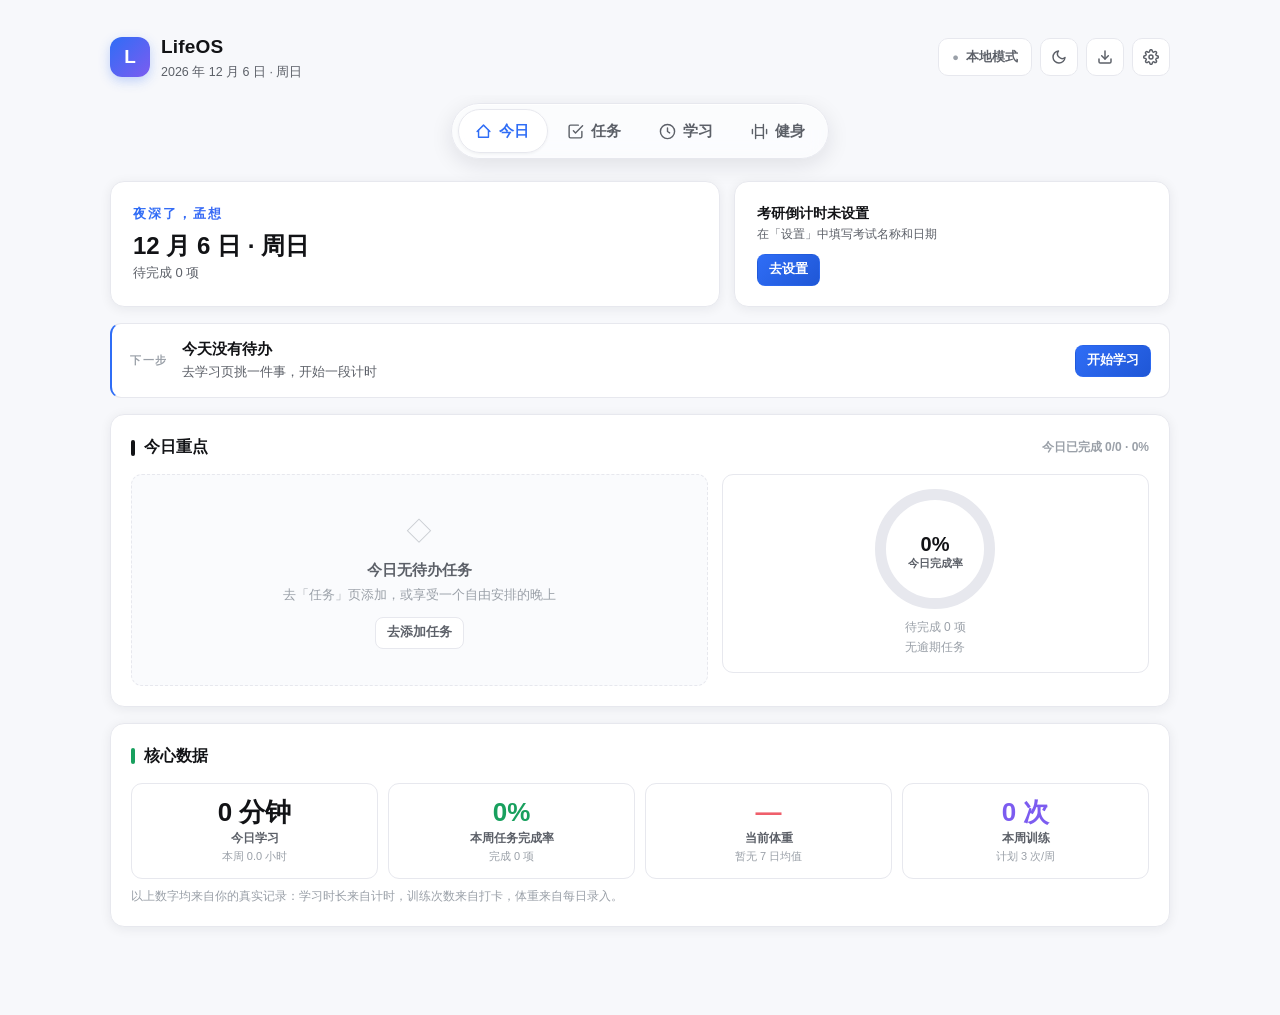
==== commit 58501547: "Fix never-working modal saves; remove subject/estimate/review UI; add splash animation - tasks.js / " ====
--- a/index.html
+++ b/index.html
@@ -94,6 +94,52 @@
 ::-webkit-scrollbar-thumb:hover{background:var(--ink-3)}
 
 #bgCanvas{position:fixed;inset:0;z-index:0;pointer-events:none}
+
+/* ---------- 启动加载动画 ---------- */
+.splash{
+  position:fixed;inset:0;z-index:1000;display:flex;align-items:center;justify-content:center;
+  background:
+    radial-gradient(600px 400px at 30% 20%, rgba(47,109,246,.18), transparent 60%),
+    radial-gradient(500px 380px at 75% 80%, rgba(124,92,240,.16), transparent 60%),
+    var(--bg);
+  transition:opacity .5s ease,visibility .5s ease;
+}
+.splash.hide{opacity:0;visibility:hidden;pointer-events:none}
+[data-theme="dark"] .splash{
+  background:
+    radial-gradient(600px 400px at 30% 20%, rgba(109,155,255,.12), transparent 60%),
+    radial-gradient(500px 380px at 75% 80%, rgba(165,139,255,.10), transparent 60%),
+    var(--bg);
+}
+.splash-inner{display:flex;flex-direction:column;align-items:center;gap:10px;animation:splashIn .6s var(--ease) both}
+@keyframes splashIn{from{opacity:0;transform:translateY(16px) scale(.96)}to{opacity:1;transform:none}}
+.splash-orbit{position:relative;width:96px;height:96px;display:flex;align-items:center;justify-content:center}
+.splash-mark{
+  width:58px;height:58px;border-radius:18px;
+  background:linear-gradient(135deg,var(--blue),var(--violet));
+  display:flex;align-items:center;justify-content:center;
+  color:#fff;font-weight:800;font-size:27px;
+  box-shadow:0 10px 30px rgba(47,109,246,.35);
+  animation:markPulse 1.6s ease-in-out infinite;
+}
+@keyframes markPulse{0%,100%{transform:scale(1);box-shadow:0 10px 30px rgba(47,109,246,.35)}50%{transform:scale(1.07);box-shadow:0 14px 40px rgba(124,92,240,.45)}}
+.orbit{
+  position:absolute;inset:0;border-radius:50%;border:2px solid transparent;
+}
+.orbit.o1{border-top-color:var(--blue);animation:spin 1.1s linear infinite}
+.orbit.o2{inset:9px;border-right-color:var(--violet);animation:spin 1.6s linear infinite reverse}
+.orbit.o3{inset:18px;border-bottom-color:var(--coral);animation:spin 2.2s linear infinite}
+@keyframes spin{to{transform:rotate(360deg)}}
+.splash-name{font-size:22px;font-weight:800;letter-spacing:1px;margin-top:6px;background:linear-gradient(90deg,var(--blue),var(--violet),var(--coral));background-size:200% 100%;-webkit-background-clip:text;background-clip:text;color:transparent;animation:shimmer 2.2s linear infinite}
+@keyframes shimmer{to{background-position:200% 0}}
+.splash-sub{font-size:12.5px;color:var(--ink-3);font-weight:600}
+.splash-bar{width:150px;height:4px;border-radius:99px;background:var(--bg-2);overflow:hidden;margin-top:4px}
+.splash-bar i{display:block;height:100%;width:40%;border-radius:99px;background:linear-gradient(90deg,var(--blue),var(--violet));animation:scan 1.1s ease-in-out infinite}
+@keyframes scan{0%{transform:translateX(-110%)}100%{transform:translateX(280%)}}
+@media (prefers-reduced-motion:reduce){
+  .splash{transition:none}
+  .splash .orbit,.splash-mark,.splash-name,.splash-bar i{animation:none}
+}
 .scroll-progress{position:fixed;top:0;left:0;height:3px;width:0;z-index:350;background:linear-gradient(90deg,var(--blue),var(--violet));border-radius:0 2px 2px 0;transition:width .1s linear}
 
 .app{position:relative;z-index:1;max-width:1100px;margin:0 auto;padding:20px 20px calc(var(--nav-h) + 28px)}
@@ -729,6 +775,19 @@
 </head>
 <body>
 
+<!-- 启动加载动画 -->
+<div class="splash" id="splash" aria-hidden="true">
+  <div class="splash-inner">
+    <div class="splash-orbit">
+      <span class="orbit o1"></span><span class="orbit o2"></span><span class="orbit o3"></span>
+      <div class="splash-mark">L</div>
+    </div>
+    <div class="splash-name">LifeOS</div>
+    <div class="splash-sub">正在加载你的生活操作系统</div>
+    <div class="splash-bar"><i></i></div>
+  </div>
+</div>
+
 <canvas id="bgCanvas" aria-hidden="true"></canvas>
 <div class="scroll-progress" id="scrollProgress" aria-hidden="true"></div>
 
@@ -773,10 +832,6 @@
       <svg viewBox="0 0 24 24" fill="none" stroke="currentColor" stroke-width="2" stroke-linecap="round" stroke-linejoin="round"><path d="M6.5 6.5h11v11h-11z"/><path d="M2 9v6M22 9v6M6.5 2v4M17.5 2v4M6.5 18v4M17.5 18v4"/></svg>
       <span>健身</span>
     </button>
-    <button class="nav-item" data-view="review" type="button">
-      <svg viewBox="0 0 24 24" fill="none" stroke="currentColor" stroke-width="2" stroke-linecap="round" stroke-linejoin="round"><line x1="18" y1="20" x2="18" y2="10"/><line x1="12" y1="20" x2="12" y2="4"/><line x1="6" y1="20" x2="6" y2="14"/></svg>
-      <span>复盘</span>
-    </button>
   </nav>
 
   <!-- 视图容器 -->
@@ -785,7 +840,6 @@
     <section class="view" id="view-tasks" role="tabpanel" aria-label="任务" hidden></section>
     <section class="view" id="view-study" role="tabpanel" aria-label="学习" hidden></section>
     <section class="view" id="view-fitness" role="tabpanel" aria-label="健身" hidden></section>
-    <section class="view" id="view-review" role="tabpanel" aria-label="复盘" hidden></section>
   </main>
 </div>
 
@@ -2233,7 +2287,6 @@
 
     const goStudy = () => App.switchView("study");
     const goFit = () => App.switchView("fitness");
-    const goReview = () => App.switchView("review");
 
     return UI.h("div", { class: "card" },
       UI.h("div", { class: "card-title" }, UI.h("span", { class: "bar", style: "background:var(--green)" }), "核心数据"),
@@ -2241,8 +2294,7 @@
         UI.stat({ value: fmtMin(Store.studyMinutes(ts)), label: "今日学习", onClick: goStudy, sub: `本周 ${(weekStudy / 60).toFixed(1)} 小时` }),
         UI.stat({ value: `${doneRateWeek()}%`, label: "本周任务完成率", color: "green", sub: `完成 ${weekDone} 项` }),
         UI.stat({ value: w === null ? "—" : `${w} kg`, label: "当前体重", color: "coral", sub: avg7 === null ? "暂无 7 日均值" : `7 日均值 ${avg7} kg`, onClick: goFit }),
-        UI.stat({ value: `${weekFit} 次`, label: "本周训练", color: "violet", sub: `计划 ${Store.state.settings.training.planDays.length} 次/周`, onClick: goFit }),
-        UI.stat({ value: Store.reviewOf(ts) ? "已写" : "未写", label: "今日复盘", color: Store.reviewOf(ts) ? "green" : "amber", onClick: goReview })
+        UI.stat({ value: `${weekFit} 次`, label: "本周训练", color: "violet", sub: `计划 ${Store.state.settings.training.planDays.length} 次/周`, onClick: goFit })
       ),
       UI.h("div", { class: "chart-note" }, "以上数字均来自你的真实记录：学习时长来自计时，训练次数来自打卡，体重来自每日录入。")
     );
@@ -2277,23 +2329,20 @@
 
   addCard() {
     const inp = UI.input({ placeholder: "任务内容，例如：机械设计第三章作业", required: true, maxlength: 80, id: "taskInp" });
-    const subj = UI.select(Store.subjects().map(s => ({ value: s.id, label: s.name })), "", { allLabel: "未分类" });
     const due = UI.input({ type: "date", id: "taskDue", value: todayStr() });
     const pri = UI.select([
       { value: "normal", label: "普通" }, { value: "high", label: "紧急" }, { value: "low", label: "低优" }
     ], "normal");
-    const est = UI.input({ type: "number", min: 0, max: 600, step: 5, placeholder: "预计分钟", id: "taskEst" });
-    est.style.width = "100px";
     const submit = () => {
       const title = inp.value.trim();
       if (!title) { UI.toast("先输入任务内容"); inp.focus(); return; }
       Store.state.tasks.push(Store.touch({
-        id: uid(), title, subjectId: subj.value || null, due: due.value || "",
-        priority: pri.value, estMin: parseInt(est.value || "0", 10) || 0,
+        id: uid(), title, subjectId: null, due: due.value || "",
+        priority: pri.value, estMin: 0,
         done: false, doneAt: null, createdAt: Date.now(), deleted: false
       }));
       Store.save();
-      inp.value = ""; est.value = "";
+      inp.value = "";
       this.render(); this.renderCounts();
       UI.toast("已添加任务");
       inp.focus();
@@ -2302,7 +2351,7 @@
     return UI.h("div", { class: "card" },
       UI.h("div", { class: "card-title" }, UI.h("span", { class: "bar" }), "添加任务", UI.h("span", { class: "extra" }, "回车快速添加")),
       UI.h("div", { class: "add-row" },
-        inp, subj, due, pri, est,
+        inp, due, pri,
         UI.h("button", { class: "btn primary", type: "button", onclick: submit }, "添加"))
     );
   },
@@ -2394,7 +2443,7 @@
       UI.h("div", { class: "body" },
         UI.h("div", { class: "t-title" }, t.title),
         UI.h("div", { class: "t-meta" },
-          UI.h("span", { class: "tag " + (t.subjectId ? "tag-subject" : "tag-due") }, Store.subjectName(t.subjectId) || "未分类"),
+          t.subjectId ? UI.h("span", { class: "tag tag-subject" }, Store.subjectName(t.subjectId)) : null,
           t.due ? UI.h("span", { class: `tag tag-due ${dueCls(t.due, t.done)}` }, fmtDue(t.due)) : null,
           t.estMin ? UI.h("span", { class: "tag tag-due" }, `预计 ${fmtMin(t.estMin)}`) : null,
           t.spentMin ? UI.h("span", { class: "tag tag-spent" }, `已投入 ${fmtMin(t.spentMin)}`) : null,
@@ -2468,7 +2517,7 @@
         box._get = () => ({ title, subj, due, pri, est });
       },
       onSubmit: (box) => {
-        const f = box._get;
+        const f = box._get();
         if (!f.title.value.trim()) { UI.toast("任务内容不能为空"); return false; }
         t.title = f.title.value.trim();
         t.subjectId = f.subj.value || null;
@@ -2629,7 +2678,7 @@
         box._get = () => name;
       },
       onSubmit: (box) => {
-        const v = box._get.value.trim();
+        const v = box._get().value.trim();
         if (!v) { UI.toast("名称不能为空"); return false; }
         it.title = v;
         Store.state.study.updatedAt = Date.now();
@@ -3030,212 +3079,6 @@
     return card;
   }
 };
-
-
-/* ================= src/js/views/review.js ================= */
-/* ================= 视图：复盘 ================= */
-"use strict";
-
-const ReviewView = {
-  render() {
-    const el = document.getElementById("view-review");
-    el.innerHTML = "";
-    el.append(
-      this.dailyCard(),
-      this.weeklyCard(),
-      this.historyCard()
-    );
-  },
-
-  /* ---- 每日复盘 ---- */
-  dailyCard() {
-    const ts = todayStr();
-    const rec = Store.reviewOf(ts) || {};
-    const studyMin = Store.studyMinutes(ts);
-    const fitRec = Store.state.fitness[ts];
-    const plan = Store.state.settings.training;
-    let fitTxt = "未训练";
-    if (fitRec) {
-      const total = plan.exercises.reduce((a, e) => a + e.sets, 0);
-      const done = plan.exercises.reduce((a, e) => a + ((fitRec.checks && fitRec.checks[e.id] || []).filter(Boolean).length), 0);
-      fitTxt = `训练 ${done}/${total} 组${fitRec.rpe ? ` · RPE ${fitRec.rpe}` : ""}`;
-    }
-    const doneTasks = Store.state.tasks.filter(t => t.done && t.doneAt && dstr(new Date(t.doneAt)) === ts);
-
-    const card = UI.h("div", { class: "card" },
-      UI.h("div", { class: "card-title" },
-        UI.h("span", { class: "bar", style: "background:var(--blue)" }), "今日复盘",
-        UI.h("span", { class: "extra" }, `${today().getMonth() + 1}月${today().getDate()}日 ${WEEK_CN[today().getDay()]}`))
-    );
-
-    // 自动汇总的真实数据
-    card.append(UI.h("div", { class: "chart-box", style: "margin-bottom:14px" },
-      UI.h("div", { style: "font-size:13px;font-weight:700;margin-bottom:8px" }, "今日真实数据"),
-      UI.h("div", { style: "font-size:13px;line-height:1.9;color:var(--ink-2)" },
-        `完成关键任务 ${doneTasks.length} 项${doneTasks.length ? "：" + doneTasks.slice(0, 3).map(t => t.title).join("；") : ""}`, UI.h("br"),
-        `实际学习时长：${fmtMin(studyMin)}`, UI.h("br"),
-        `训练完成情况：${fitTxt}`, UI.h("br"),
-        `今日体重记录：${Store.weightOf(ts) === null ? "未记录" : Store.weightOf(ts) + " kg"}`),
-      UI.h("button", { class: "btn small", type: "button", style: "margin-top:8px", onclick: () => this.draftDaily() }, "根据数据生成草稿")));
-
-    const mk = (label, key, ph) => {
-      const ta = UI.h("textarea", { placeholder: ph, "data-key": key });
-      ta.value = rec[key] || "";
-      ta.addEventListener("input", () => {
-        clearTimeout(ta._tm);
-        ta._tm = setTimeout(() => {
-          const ts2 = todayStr();
-          if (!Store.state.reviews[ts2]) Store.state.reviews[ts2] = { updatedAt: 0 };
-          Store.state.reviews[ts2][key] = ta.value;
-          Store.state.reviews[ts2].updatedAt = Date.now();
-          Store.save();
-        }, 600);
-      });
-      return UI.h("div", { class: "review-field" }, UI.h("label", {}, label), ta);
-    };
-    card.append(
-      mk("今日进展", "progress", "今天实际推进了什么事？"),
-      mk("遇到的问题", "problems", "什么让你卡住或低效？"),
-      mk("明日最重要的事", "tomorrow", "明天第一件要解决的事")
-    );
-    return card;
-  },
-
-  /* 根据真实数据生成初稿（可编辑，不覆盖手写内容由用户确认） */
-  draftDaily() {
-    const ts = todayStr();
-    const rec = Store.reviewOf(ts) || {};
-    const studyMin = Store.studyMinutes(ts);
-    const doneTasks = Store.state.tasks.filter(t => t.done && t.doneAt && dstr(new Date(t.doneAt)) === ts);
-    const overdue = Store.openTasks().filter(t => t.due && dayDiff(ts, t.due) < 0);
-    const fitRec = Store.state.fitness[ts];
-    const progress = [
-      doneTasks.length ? `完成任务：${doneTasks.slice(0, 3).map(t => t.title).join("；")}` : "今日无已完成任务",
-      studyMin ? `学习 ${fmtMin(studyMin)}` : "今日无学习记录",
-      fitRec ? "完成训练打卡" : null,
-      Store.weightOf(ts) !== null ? `记录体重 ${Store.weightOf(ts)} kg` : null
-    ].filter(Boolean).join("；") + "。";
-    const problems = overdue.length ? `有 ${overdue.length} 项任务已逾期，需要重新安排或取舍。` : "（根据数据未发现明显问题，请手动补充）";
-    const top = Store.openTasks().sort((a, b) => (a.due || "9999") < (b.due || "9999") ? -1 : 1)[0];
-    const tomorrow = top ? `优先处理：${top.title}${top.due ? `（${fmtDue(top.due)}）` : ""}` : "暂无待办，可主动推进阶段目标";
-    UI.modal({
-      title: "根据数据生成复盘草稿",
-      submitText: "填入表单",
-      body: el => el.append(
-        UI.h("p", { class: "modal-text", style: "margin-bottom:12px" }, "以下内容根据今日真实记录生成，仅作初稿，你可以在表单中继续修改。"),
-        UI.h("div", { class: "review-field" }, UI.h("label", {}, "今日进展"), UI.h("div", { style: "font-size:13px;color:var(--ink-2);white-space:pre-wrap" }, progress)),
-        UI.h("div", { class: "review-field" }, UI.h("label", {}, "遇到的问题"), UI.h("div", { style: "font-size:13px;color:var(--ink-2);white-space:pre-wrap" }, problems)),
-        UI.h("div", { class: "review-field" }, UI.h("label", {}, "明日最重要的事"), UI.h("div", { style: "font-size:13px;color:var(--ink-2);white-space:pre-wrap" }, tomorrow))),
-      onSubmit: () => {
-        if (!Store.state.reviews[ts]) Store.state.reviews[ts] = { updatedAt: 0 };
-        Store.state.reviews[ts].progress = rec.progress ? rec.progress + "\n" + progress : progress;
-        Store.state.reviews[ts].problems = rec.problems ? rec.problems : problems;
-        Store.state.reviews[ts].tomorrow = rec.tomorrow ? rec.tomorrow : tomorrow;
-        Store.state.reviews[ts].updatedAt = Date.now();
-        Store.save(); this.render();
-        UI.toast("已填入，可继续编辑");
-      }
-    });
-  },
-
-  /* ---- 每周复盘 ---- */
-  weeklyCard() {
-    const [w0, w1] = weekRange();
-    const card = UI.h("div", { class: "card" },
-      UI.h("div", { class: "card-title" },
-        UI.h("span", { class: "bar", style: "background:var(--violet)" }), "本周复盘",
-        UI.h("span", { class: "extra" }, `${w0.slice(5).replace("-", "/")} – ${w1.slice(5).replace("-", "/")}`))
-    );
-    // 本周真实统计
-    const weekStudy = Store.studyMinutesBetween(w0, w1);
-    const weekTasks = Store.state.tasks.filter(t => !t.deleted && t.createdAt && dstr(new Date(t.createdAt)) >= w0 && dstr(new Date(t.createdAt)) <= w1);
-    const weekDone = Store.state.tasks.filter(t => t.done && t.doneAt && dstr(new Date(t.doneAt)) >= w0 && dstr(new Date(t.doneAt)) <= w1);
-    const weekFit = Object.keys(Store.state.fitness).filter(d => d >= w0 && d <= w1).length;
-    // 本周各事项学习时长
-    const itemMin = {};
-    Object.entries(Store.state.study.days).forEach(([date, m]) => {
-      if (date >= w0 && date <= w1) Object.entries(m || {}).forEach(([id, v]) => { itemMin[id] = (itemMin[id] || 0) + (v || 0); });
-    });
-    const subjItems = Store.studyItems().map(it => ({ name: it.title, minutes: itemMin[it.id] || 0 })).filter(x => x.minutes > 0).sort((a, b) => b.minutes - a.minutes);
-    // 体重变化
-    const wStart = (() => { for (let i = 0; i < 7; i++) { const d = parseDate(w0); d.setDate(d.getDate() + i); const v = Store.weightOf(dstr(d)); if (v !== null) return v; } return null; })();
-    const wEnd = (() => { for (let i = 6; i >= 0; i--) { const d = parseDate(w0); d.setDate(d.getDate() + i); const v = Store.weightOf(dstr(d)); if (v !== null) return v; } return null; })();
-
-    card.append(
-      UI.h("div", { class: "stat-row", style: "margin-bottom:14px" },
-        UI.stat({ value: fmtMin(weekStudy), label: "本周学习", color: "violet" }),
-        UI.stat({ value: `${weekDone.length}/${weekTasks.length}`, label: "任务完成", color: "green" }),
-        UI.stat({ value: `${weekFit} 次`, label: "本周训练", color: "coral", sub: `计划 ${Store.state.settings.training.planDays.length} 次` }),
-        UI.stat({ value: wStart !== null && wEnd !== null ? `${(wEnd - wStart > 0 ? "+" : "")}${(wEnd - wStart).toFixed(1)} kg` : "—", label: "本周体重变化", color: "blue" })),
-      subjItems.length ? UI.h("div", { class: "chart-box", style: "margin-bottom:14px" },
-        UI.h("div", { style: "font-size:13px;font-weight:700;margin-bottom:8px" }, "各事项学习时长"),
-        UI.h("div", { class: "hbars" }, subjItems.map(it => {
-          const total = subjItems.reduce((a, b) => a + b.minutes, 0) || 1;
-          const pct = Math.round(it.minutes / total * 100);
-          return UI.h("div", { class: "hbar-row" },
-            UI.h("span", { class: "hbar-name" }, it.name),
-            UI.h("span", { class: "hbar-track" }, UI.h("span", { class: "hbar-fill", style: `width:${pct}%` })),
-            UI.h("span", { class: "hbar-n" }, `${(it.minutes / 60).toFixed(1)}h`));
-        }))) : UI.empty("本周暂无学习记录"),
-      UI.h("div", { class: "chart-note", style: "margin-bottom:14px" }, "以上均为本周真实记录汇总。周复盘内容按周独立保存，生成新一周不会覆盖历史。")
-    );
-
-    // 周复盘表单（按周 key 存储）
-    const wkKey = `W${weekNum(parseDate(w0))}`;
-    const rec = Store.state.reviews[wkKey] || {};
-    const mk = (label, key, ph) => {
-      const ta = UI.h("textarea", { placeholder: ph });
-      ta.value = rec[key] || "";
-      ta.addEventListener("input", () => {
-        clearTimeout(ta._tm);
-        ta._tm = setTimeout(() => {
-          if (!Store.state.reviews[wkKey]) Store.state.reviews[wkKey] = { updatedAt: 0 };
-          Store.state.reviews[wkKey][key] = ta.value;
-          Store.state.reviews[wkKey].updatedAt = Date.now();
-          Store.save();
-        }, 600);
-      });
-      return UI.h("div", { class: "review-field" }, UI.h("label", {}, label), ta);
-    };
-    card.append(
-      mk("计划与实际执行的差异", "diff", "哪些按计划完成了，哪些没有？差多少？"),
-      mk("下周值得调整的事", "adjust", "时间分配、方法、任务量……")
-    );
-    return card;
-  },
-
-  /* ---- 历史复盘 ---- */
-  historyCard() {
-    const card = UI.h("div", { class: "card" },
-      UI.h("div", { class: "card-title" }, UI.h("span", { class: "bar", style: "background:var(--green)" }), "历史复盘", UI.h("span", { class: "extra" }, "最近 14 条"))
-    );
-    const keys = Object.keys(Store.state.reviews).sort().reverse();
-    if (!keys.length) {
-      card.append(UI.empty("还没有复盘记录", "从今天的复盘开始写"));
-      return card;
-    }
-    keys.slice(0, 14).forEach(k => {
-      const r = Store.state.reviews[k];
-      const isWeek = k.startsWith("W");
-      const dateLabel = isWeek ? `${k} 周复盘` : `${k.slice(5).replace("-", "/")} 日复盘`;
-      const parts = [];
-      if (r.progress) parts.push(`进展：${r.progress}`);
-      if (r.problems) parts.push(`问题：${r.problems}`);
-      if (r.tomorrow) parts.push(`明日重点：${r.tomorrow}`);
-      if (r.diff) parts.push(`差异：${r.diff}`);
-      if (r.adjust) parts.push(`调整：${r.adjust}`);
-      card.append(UI.h("div", { class: "review-hist", style: "margin-top:12px" },
-        UI.h("div", { class: "rh-head" }, dateLabel),
-        parts.length ? parts.map(p => UI.h("div", { class: "rh-item" }, p)) : UI.h("div", { class: "rh-item" }, "（空）")));
-    });
-    return card;
-  }
-};
-
-function weekNum(d) {
-  const onejan = new Date(d.getFullYear(), 0, 1);
-  return Math.ceil((((d - onejan) / 86400000) + onejan.getDay() + 1) / 7);
-}
 
 
 /* ================= src/js/views/settings.js ================= */
@@ -3606,8 +3449,21 @@
     this.bindTopbar();
     this.initScrollFx();
     this.renderAll();
+    this.hideSplash();
     // 窗口尺寸变化时重定位 pill
     window.addEventListener("resize", () => this.moveNavPill());
+  },
+
+  /* 启动动画：应用就绪后淡出（最短展示 600ms，避免一闪而过） */
+  hideSplash() {
+    const sp = document.getElementById("splash");
+    if (!sp) return;
+    const elapsed = performance.now();
+    const wait = Math.max(0, 600 - elapsed);
+    setTimeout(() => {
+      sp.classList.add("hide");
+      setTimeout(() => sp.remove(), 600);
+    }, wait);
   },
 
   bindNav() {
@@ -3641,7 +3497,7 @@
 
   switchView(v) {
     this.curView = v;
-    ["today", "tasks", "study", "fitness", "review", "settings"].forEach(x => {
+    ["today", "tasks", "study", "fitness", "settings"].forEach(x => {
       const el = document.getElementById("view-" + x);
       if (!el) return;
       el.classList.toggle("show", x === v);
@@ -3654,7 +3510,6 @@
     if (v === "tasks") { TasksView.render(); }
     if (v === "study") StudyView.render();
     if (v === "fitness") FitnessView.render();
-    if (v === "review") ReviewView.render();
     if (v === "settings") SettingsView.render();
   },
 
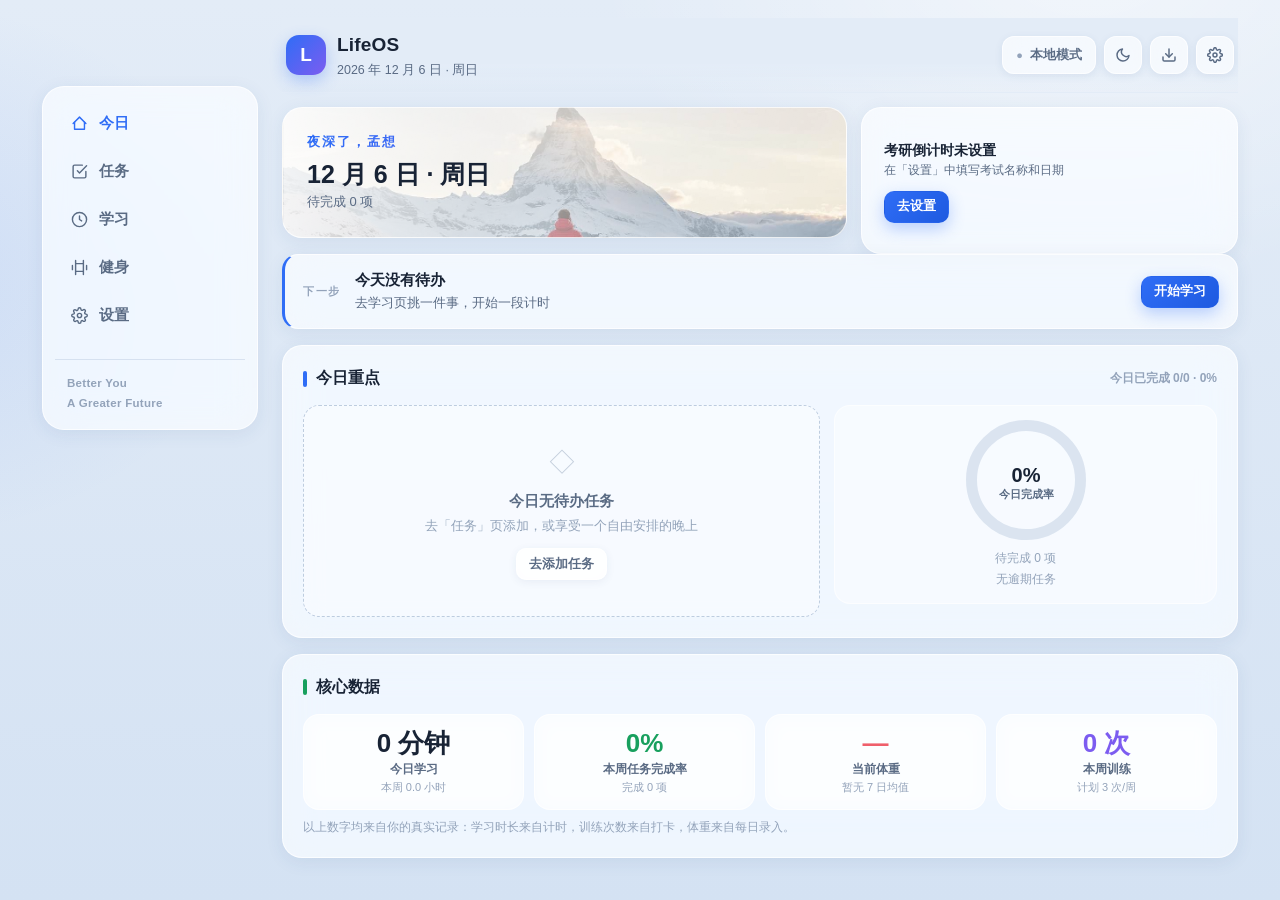
==== commit 7abe5d3d: "Glacier Glass visual redesign per reference mockup - styles.css: full rewrite of the design system —" ====
--- a/index.html
+++ b/index.html
@@ -7,68 +7,73 @@
 <title>LifeOS · 个人生活操作系统</title>
 <link rel="icon" href="data:image/svg+xml,%3Csvg xmlns='http://www.w3.org/2000/svg' viewBox='0 0 32 32'%3E%3Crect width='32' height='32' rx='8' fill='%233b6ef5'/%3E%3Ctext x='16' y='22' font-size='16' font-family='sans-serif' font-weight='bold' fill='white' text-anchor='middle'%3EL%3C/text%3E%3C/svg%3E">
 <style>
-/* ================= LifeOS 设计系统（清爽多彩） ================= */
+/* ================= LifeOS 设计系统 · Glacier Glass（冰川蓝玻璃拟态） ================= */
 :root{
-  --bg:#f7f8fb;
-  --bg-2:#eef0f5;
-  --surface:#ffffff;
-  --surface-2:#fafbfd;
-  --ink:#121316;
-  --ink-2:#5c6068;
-  --ink-3:#9aa0a8;
-  --line:#e7e8ee;
-  --line-2:#d8dae2;
+  --bg:#e3ecf7;
+  --bg-2:#d4e2f3;
+  --surface:rgba(255,255,255,.66);
+  --surface-2:rgba(255,255,255,.42);
+  --surface-solid:#ffffff;
+  --ink:#182335;
+  --ink-2:#5a6b84;
+  --ink-3:#93a3ba;
+  --line:rgba(148,170,200,.28);
+  --line-2:rgba(120,148,185,.45);
   --blue:#2f6df6;
-  --blue-deep:#1f57d6;
-  --blue-soft:#f1f5ff;
-  --blue-2:#cddcfb;
-  --blue-soft-2:#e8effd;
+  --blue-deep:#1e5ae0;
+  --blue-soft:rgba(47,109,246,.10);
+  --blue-2:rgba(47,109,246,.22);
+  --blue-soft-2:rgba(47,109,246,.14);
   --coral:#ef5f6b;
   --coral-deep:#d7384a;
-  --coral-soft:#fdeef0;
+  --coral-soft:rgba(239,95,107,.12);
   --green:#18a05e;
   --green-deep:#0e7a45;
-  --green-soft:#e8f7ef;
+  --green-soft:rgba(24,160,94,.12);
   --amber:#e8930c;
-  --amber-soft:#fdf4e3;
+  --amber-soft:rgba(232,147,12,.14);
   --violet:#7c5cf0;
-  --violet-soft:#f1edfe;
-  --r-lg:14px;
-  --r-md:11px;
-  --r-sm:7px;
-  --shadow:0 2px 12px rgba(18,22,40,.07);
-  --shadow-lg:0 16px 40px rgba(18,22,40,.12);
+  --violet-soft:rgba(124,92,240,.12);
+  --r-lg:20px;
+  --r-md:16px;
+  --r-sm:10px;
+  --glass-blur:blur(18px) saturate(160%);
+  --shadow:0 4px 18px rgba(42,74,122,.08);
+  --shadow-lg:0 18px 50px rgba(42,74,122,.16);
   --font:"Sora","Space Grotesk","PingFang SC","HarmonyOS Sans SC","Microsoft YaHei",-apple-system,"Segoe UI",sans-serif;
   --ease:cubic-bezier(.22,.9,.32,1);
   --nav-h:60px;
+  --side-w:216px;
+  --hero-img:url("[data-uri]");;
 }
 [data-theme="dark"]{
-  --bg:#0e0f11;
-  --bg-2:#161719;
-  --surface:#161719;
-  --surface-2:#1b1c1f;
-  --ink:#ededee;
-  --ink-2:#a3a6ad;
-  --ink-3:#6d7078;
-  --line:#25272b;
-  --line-2:#34373d;
+  --bg:#0f1521;
+  --bg-2:#141c2c;
+  --surface:rgba(28,38,58,.66);
+  --surface-2:rgba(24,33,50,.5);
+  --surface-solid:#182134;
+  --ink:#e9eef7;
+  --ink-2:#a8b5c9;
+  --ink-3:#66758c;
+  --line:rgba(120,145,180,.20);
+  --line-2:rgba(140,165,200,.35);
   --blue:#6d9bff;
   --blue-deep:#8fb2ff;
-  --blue-soft:#1a2030;
-  --blue-2:#33456e;
-  --blue-soft-2:#1f2737;
+  --blue-soft:rgba(109,155,255,.14);
+  --blue-2:rgba(109,155,255,.28);
+  --blue-soft-2:rgba(109,155,255,.18);
   --coral:#ff7b86;
   --coral-deep:#ff9aa3;
-  --coral-soft:#3a2429;
+  --coral-soft:rgba(255,123,134,.14);
   --green:#34c98a;
   --green-deep:#5ad6a0;
-  --green-soft:#17342a;
+  --green-soft:rgba(52,201,138,.14);
   --amber:#f0b13f;
-  --amber-soft:#33291a;
+  --amber-soft:rgba(240,177,63,.14);
   --violet:#a58bff;
-  --violet-soft:#241f3d;
-  --shadow:0 2px 12px rgba(0,0,0,.3);
-  --shadow-lg:0 16px 40px rgba(0,0,0,.5);
+  --violet-soft:rgba(165,139,255,.14);
+  --shadow:0 4px 18px rgba(0,0,0,.35);
+  --shadow-lg:0 18px 50px rgba(0,0,0,.5);
 }
 
 *{margin:0;padding:0;box-sizing:border-box}
@@ -76,7 +81,11 @@
 html{-webkit-text-size-adjust:100%;scroll-behavior:smooth}
 body{
   font-family:var(--font);
-  background:var(--bg);
+  background:
+    radial-gradient(900px 600px at 85% -5%, rgba(255,255,255,.55), transparent 55%),
+    radial-gradient(700px 500px at -10% 30%, rgba(47,109,246,.10), transparent 55%),
+    linear-gradient(180deg,var(--bg) 0%,var(--bg-2) 100%);
+  background-attachment:fixed;
   color:var(--ink);
   line-height:1.6;
   min-height:100vh;
@@ -84,16 +93,23 @@
   overflow-x:hidden;
   transition:background .3s ease,color .3s ease;
 }
+[data-theme="dark"] body{
+  background:
+    radial-gradient(900px 600px at 85% -5%, rgba(109,155,255,.10), transparent 55%),
+    radial-gradient(700px 500px at -10% 30%, rgba(109,155,255,.06), transparent 55%),
+    linear-gradient(180deg,var(--bg) 0%,var(--bg-2) 100%);
+}
 button{font-family:var(--font);cursor:pointer;border:none;background:none;color:inherit}
 input,select,textarea{font-family:var(--font);font-size:14px;color:var(--ink)}
-::selection{background:rgba(59,110,245,.22)}
-:focus-visible{outline:2.5px solid var(--blue);outline-offset:2px;border-radius:6px}
+::selection{background:rgba(47,109,246,.25)}
+:focus-visible{outline:2.5px solid var(--blue);outline-offset:2px;border-radius:8px}
 ::-webkit-scrollbar{width:10px;height:10px}
 ::-webkit-scrollbar-track{background:transparent}
-::-webkit-scrollbar-thumb{background:var(--line-2);border-radius:99px;border:2.5px solid var(--bg)}
-::-webkit-scrollbar-thumb:hover{background:var(--ink-3)}
+::-webkit-scrollbar-thumb{background:rgba(120,148,185,.35);border-radius:99px;border:2.5px solid transparent;background-clip:content-box}
+::-webkit-scrollbar-thumb:hover{background:rgba(120,148,185,.6);background-clip:content-box}
 
 #bgCanvas{position:fixed;inset:0;z-index:0;pointer-events:none}
+.scroll-progress{position:fixed;top:0;left:0;height:3px;width:0;z-index:350;background:linear-gradient(90deg,var(--blue),var(--violet));border-radius:0 2px 2px 0;transition:width .1s linear}
 
 /* ---------- 启动加载动画 ---------- */
 .splash{
@@ -123,9 +139,7 @@
   animation:markPulse 1.6s ease-in-out infinite;
 }
 @keyframes markPulse{0%,100%{transform:scale(1);box-shadow:0 10px 30px rgba(47,109,246,.35)}50%{transform:scale(1.07);box-shadow:0 14px 40px rgba(124,92,240,.45)}}
-.orbit{
-  position:absolute;inset:0;border-radius:50%;border:2px solid transparent;
-}
+.orbit{position:absolute;inset:0;border-radius:50%;border:2px solid transparent}
 .orbit.o1{border-top-color:var(--blue);animation:spin 1.1s linear infinite}
 .orbit.o2{inset:9px;border-right-color:var(--violet);animation:spin 1.6s linear infinite reverse}
 .orbit.o3{inset:18px;border-bottom-color:var(--coral);animation:spin 2.2s linear infinite}
@@ -133,34 +147,42 @@
 .splash-name{font-size:22px;font-weight:800;letter-spacing:1px;margin-top:6px;background:linear-gradient(90deg,var(--blue),var(--violet),var(--coral));background-size:200% 100%;-webkit-background-clip:text;background-clip:text;color:transparent;animation:shimmer 2.2s linear infinite}
 @keyframes shimmer{to{background-position:200% 0}}
 .splash-sub{font-size:12.5px;color:var(--ink-3);font-weight:600}
-.splash-bar{width:150px;height:4px;border-radius:99px;background:var(--bg-2);overflow:hidden;margin-top:4px}
+.splash-bar{width:150px;height:4px;border-radius:99px;background:rgba(148,170,200,.25);overflow:hidden;margin-top:4px}
 .splash-bar i{display:block;height:100%;width:40%;border-radius:99px;background:linear-gradient(90deg,var(--blue),var(--violet));animation:scan 1.1s ease-in-out infinite}
 @keyframes scan{0%{transform:translateX(-110%)}100%{transform:translateX(280%)}}
 @media (prefers-reduced-motion:reduce){
   .splash{transition:none}
   .splash .orbit,.splash-mark,.splash-name,.splash-bar i{animation:none}
 }
-.scroll-progress{position:fixed;top:0;left:0;height:3px;width:0;z-index:350;background:linear-gradient(90deg,var(--blue),var(--violet));border-radius:0 2px 2px 0;transition:width .1s linear}
-
-.app{position:relative;z-index:1;max-width:1100px;margin:0 auto;padding:20px 20px calc(var(--nav-h) + 28px)}
+
+/* ---------- 应用骨架：桌面 = 左侧玻璃边栏 + 主区 ---------- */
+.app{
+  position:relative;z-index:1;max-width:1240px;margin:0 auto;
+  padding:18px 22px calc(var(--nav-h) + 28px);
+  display:grid;grid-template-columns:var(--side-w) minmax(0,1fr);
+  grid-template-areas:"side topbar" "side main";
+  column-gap:24px;align-items:start;
+}
+@media (min-width:901px){
+  .app{padding-bottom:28px}
+}
 
 /* ---------- 顶栏 ---------- */
 .topbar{
+  grid-area:topbar;
   display:flex;align-items:center;justify-content:space-between;gap:12px;flex-wrap:wrap;
-  position:sticky;top:0;z-index:100;padding:12px 0;margin-bottom:8px;
-  background:color-mix(in srgb,var(--bg) 84%,transparent);
-  backdrop-filter:blur(14px);-webkit-backdrop-filter:blur(14px);
+  position:sticky;top:0;z-index:100;padding:12px 4px;margin-bottom:14px;
+  background:linear-gradient(180deg,var(--bg) 62%,transparent);
   border-bottom:1px solid transparent;transition:border-color .3s,box-shadow .3s;
 }
-@supports not (background: color-mix(in srgb, red 50%, blue)){ .topbar{background:var(--bg)} }
-.topbar.stuck{border-bottom-color:var(--line);box-shadow:0 8px 24px rgba(20,24,40,.06)}
+.topbar.stuck{border-bottom-color:var(--line)}
 .brand{display:flex;align-items:center;gap:11px;min-width:0}
 .brand-mark{
-  width:40px;height:40px;border-radius:12px;flex:none;
+  width:40px;height:40px;border-radius:13px;flex:none;
   background:linear-gradient(135deg,var(--blue),var(--violet));
   display:flex;align-items:center;justify-content:center;
   color:#fff;font-weight:800;font-size:19px;
-  box-shadow:0 4px 12px rgba(47,109,246,.28);
+  box-shadow:0 6px 16px rgba(47,109,246,.3);
   transition:transform .3s var(--ease);
 }
 .brand-mark:hover{transform:rotate(-8deg) scale(1.08)}
@@ -170,19 +192,25 @@
 .topbar-right{display:flex;gap:8px;align-items:center}
 
 .icon-btn{
-  width:38px;height:38px;border-radius:10px;display:inline-flex;align-items:center;justify-content:center;
-  background:var(--surface);border:1px solid var(--line);color:var(--ink-2);
+  width:38px;height:38px;border-radius:12px;display:inline-flex;align-items:center;justify-content:center;
+  background:var(--surface);border:1px solid rgba(255,255,255,.7);color:var(--ink-2);
+  backdrop-filter:var(--glass-blur);-webkit-backdrop-filter:var(--glass-blur);
+  box-shadow:0 2px 8px rgba(42,74,122,.08);
   transition:all .18s var(--ease);
 }
-.icon-btn:hover{border-color:var(--line-2);color:var(--ink);box-shadow:var(--shadow);transform:translateY(-1px)}
+[data-theme="dark"] .icon-btn{border-color:var(--line)}
+.icon-btn:hover{color:var(--ink);box-shadow:var(--shadow);transform:translateY(-1px)}
 .icon-btn svg{width:16px;height:16px}
 
 .chip-sync{
-  display:inline-flex;align-items:center;gap:7px;height:38px;padding:0 13px;border-radius:10px;
-  background:var(--surface);border:1px solid var(--line);color:var(--ink-2);
+  display:inline-flex;align-items:center;gap:7px;height:38px;padding:0 13px;border-radius:12px;
+  background:var(--surface);border:1px solid rgba(255,255,255,.7);color:var(--ink-2);
+  backdrop-filter:var(--glass-blur);-webkit-backdrop-filter:var(--glass-blur);
+  box-shadow:0 2px 8px rgba(42,74,122,.08);
   font-size:12.5px;font-weight:700;transition:all .18s var(--ease);
 }
-.chip-sync:hover{border-color:var(--line-2);box-shadow:var(--shadow)}
+[data-theme="dark"] .chip-sync{border-color:var(--line)}
+.chip-sync:hover{box-shadow:var(--shadow)}
 .sync-icon{font-size:11px}
 .sync-icon.local{color:var(--ink-3)}
 .sync-icon.synced{color:var(--green)}
@@ -191,65 +219,59 @@
 .sync-icon.offline{color:var(--ink-3)}
 .sync-icon.error{color:var(--coral-deep)}
 
-/* ---------- 导航：桌面顶部 / 移动底部（Liquid Glass） ---------- */
+/* ---------- 侧边栏（桌面） / 底部玻璃导航（移动） ---------- */
 .nav{
-  position:relative;display:flex;gap:2px;width:fit-content;max-width:100%;
-  margin:0 auto 22px;padding:5px;border-radius:99px;
-  background:rgba(255,255,255,.62);
-  border:1px solid var(--line);
-  backdrop-filter:blur(20px) saturate(120%);
-  -webkit-backdrop-filter:blur(20px) saturate(120%);
-  box-shadow:0 6px 22px rgba(20,24,40,.1),inset 0 1px 0 rgba(255,255,255,.85),inset 0 -1px 0 rgba(255,255,255,.3);
-  overflow-x:auto;scrollbar-width:none;
-}
-/* Chrome：SVG 位移贴图折射（真液体感），其余浏览器保持 blur 降级 */
-@supports (backdrop-filter:url(#lg-glass)){
-  .nav{
-    backdrop-filter:url(#lg-glass) saturate(120%);
-    -webkit-backdrop-filter:url(#lg-glass) saturate(120%);
-    background:rgba(255,255,255,.5);
-  }
-}
-[data-theme="dark"] .nav{
-  background:rgba(22,23,25,.66);
-  border-color:var(--line);
-  box-shadow:0 6px 22px rgba(0,0,0,.4),inset 0 1px 0 rgba(255,255,255,.18),inset 0 -1px 0 rgba(255,255,255,.05);
-}
-@supports (backdrop-filter:url(#lg-glass)){
-  [data-theme="dark"] .nav{background:rgba(22,23,25,.55)}
-}
+  grid-area:side;
+  position:sticky;top:86px;
+  display:flex;flex-direction:column;gap:4px;
+  padding:14px 12px;border-radius:22px;
+  background:var(--surface);
+  border:1px solid rgba(255,255,255,.72);
+  backdrop-filter:var(--glass-blur);-webkit-backdrop-filter:var(--glass-blur);
+  box-shadow:var(--shadow);
+  overflow:visible;scrollbar-width:none;
+}
+[data-theme="dark"] .nav{border-color:var(--line)}
 .nav::-webkit-scrollbar{display:none}
-/* 滑动玻璃 pill（跟随激活项） */
 .nav-pill{
-  position:absolute;left:0;top:5px;transform:translateX(0);
-  height:calc(100% - 10px);border-radius:99px;width:0;opacity:0;
-  background:rgba(255,255,255,.9);
-  border:1px solid var(--line);
-  box-shadow:0 1px 3px rgba(0,0,0,.05);
-  backdrop-filter:blur(8px) saturate(160%);-webkit-backdrop-filter:blur(8px) saturate(160%);
-  transition:transform .4s var(--ease),width .4s var(--ease),opacity .25s ease;
+  display:none;
+  position:absolute;left:12px;transform:translateX(0);
+  height:46px;border-radius:14px;width:0;opacity:0;
+  background:rgba(255,255,255,.92);
+  border:1px solid rgba(255,255,255,.9);
+  box-shadow:0 4px 14px rgba(47,109,246,.18);
+  transition:transform .4s var(--ease),width .4s var(--ease),opacity .25s ease,top .4s var(--ease);
   pointer-events:none;z-index:0;
 }
 [data-theme="dark"] .nav-pill{
-  background:rgba(255,255,255,.12);
-  border-color:rgba(255,255,255,.16);
-  box-shadow:none;
+  background:rgba(109,155,255,.16);
+  border-color:rgba(109,155,255,.25);
 }
 .nav-item{
-  position:relative;z-index:1;display:inline-flex;align-items:center;gap:7px;
-  padding:11px 18px;font-size:14.5px;font-weight:600;color:var(--ink-2);
-  white-space:nowrap;border-radius:99px;transition:color .2s;
+  position:relative;z-index:1;display:inline-flex;align-items:center;gap:11px;
+  padding:11px 16px;font-size:14.5px;font-weight:600;color:var(--ink-2);
+  white-space:nowrap;border-radius:14px;transition:color .2s,background .2s;
   min-height:44px;
 }
 .nav-item svg{width:17px;height:17px;flex:none}
-.nav-item:hover{color:var(--ink)}
-.nav-item.active{color:var(--blue)}
+.nav-item:hover{color:var(--ink);background:var(--surface-2)}
+.nav-item.active{color:var(--blue);font-weight:700}
 .nav-item .badge{
   min-width:17px;height:17px;padding:0 4px;border-radius:99px;background:var(--coral);color:#fff;
   font-size:10.5px;font-weight:800;display:inline-flex;align-items:center;justify-content:center;
-}
-
-.main{min-height:60vh}
+  margin-left:auto;
+}
+/* 侧边栏底部标语（参考图左下角） */
+.nav::after{
+  content:"Better You\A A Greater Future";
+  white-space:pre-line;
+  margin-top:18px;padding:14px 12px 2px;
+  border-top:1px solid var(--line);
+  font-size:11.5px;font-weight:600;line-height:1.7;color:var(--ink-3);
+  letter-spacing:.3px;
+}
+
+.main{grid-area:main;min-height:60vh;min-width:0}
 .view{display:none}
 .view.show{display:block}
 .view.show>*{animation:viewIn .38s var(--ease) both}
@@ -258,16 +280,20 @@
 .view.show>*:nth-child(4){animation-delay:.15s}
 @keyframes viewIn{from{opacity:0;transform:translateY(18px)}to{opacity:1;transform:none}}
 
-/* ---------- 通用组件 ---------- */
+/* ---------- 通用组件：玻璃卡片 ---------- */
 .card{
-  background:var(--surface);border:1px solid var(--line);border-radius:var(--r-lg);
+  background:var(--surface);
+  border:1px solid rgba(255,255,255,.72);
+  backdrop-filter:var(--glass-blur);-webkit-backdrop-filter:var(--glass-blur);
+  border-radius:var(--r-lg);
   box-shadow:var(--shadow);padding:20px;margin-bottom:16px;
   transition:box-shadow .25s ease,border-color .25s ease;
 }
-.card:hover{border-color:var(--line-2);box-shadow:var(--shadow)}
+[data-theme="dark"] .card{border-color:var(--line)}
+.card:hover{box-shadow:var(--shadow-lg)}
 .card:last-child{margin-bottom:0}
 .card-title{font-size:15.5px;font-weight:700;display:flex;align-items:center;gap:9px;margin-bottom:14px;flex-wrap:wrap}
-.card-title .bar{width:4px;height:16px;border-radius:2px;background:var(--ink);flex:none}
+.card-title .bar{width:4px;height:16px;border-radius:2px;background:var(--blue);flex:none}
 .card-title .extra{margin-left:auto;font-size:12px;font-weight:600;color:var(--ink-3)}
 .sec-title{display:flex;align-items:baseline;gap:10px;margin:22px 2px 12px;flex-wrap:wrap}
 .sec-title h2{font-size:16px;font-weight:800}
@@ -276,28 +302,35 @@
 
 .btn{
   display:inline-flex;align-items:center;justify-content:center;gap:6px;
-  padding:9px 15px;border-radius:10px;font-size:13.5px;font-weight:700;
-  background:var(--surface);border:1.5px solid var(--line);color:var(--ink-2);
+  padding:9px 16px;border-radius:12px;font-size:13.5px;font-weight:700;
+  background:rgba(255,255,255,.7);border:1.5px solid rgba(255,255,255,.8);color:var(--ink-2);
+  backdrop-filter:blur(10px);-webkit-backdrop-filter:blur(10px);
+  box-shadow:0 2px 8px rgba(42,74,122,.08);
   transition:all .16s var(--ease);min-height:38px;
 }
-.btn:hover{border-color:var(--line-2);color:var(--ink);box-shadow:var(--shadow);transform:translateY(-1px)}
+[data-theme="dark"] .btn{background:var(--surface-2);border-color:var(--line)}
+.btn:hover{color:var(--ink);box-shadow:var(--shadow);transform:translateY(-1px)}
 .btn:active{transform:translateY(0) scale(.97)}
-.btn.primary{background:linear-gradient(135deg,var(--blue),var(--blue-deep));border-color:transparent;color:#fff}
-.btn.primary:hover{background:linear-gradient(135deg,var(--blue-deep),var(--blue));border-color:transparent;box-shadow:0 8px 18px rgba(59,110,245,.32)}
+.btn.primary{background:linear-gradient(135deg,var(--blue),var(--blue-deep));border-color:transparent;color:#fff;box-shadow:0 6px 16px rgba(47,109,246,.3)}
+.btn.primary:hover{background:linear-gradient(135deg,var(--blue-deep),var(--blue));border-color:transparent;box-shadow:0 8px 20px rgba(47,109,246,.36)}
 .btn.danger{color:var(--coral-deep)}
 .btn.danger:hover{border-color:var(--coral);background:var(--coral-soft)}
-.btn.ghost{background:transparent;border-color:transparent}
+.btn.ghost{background:transparent;border-color:transparent;box-shadow:none}
 .btn.ghost:hover{background:var(--surface-2)}
-.btn.small{padding:6px 11px;font-size:12.5px;min-height:32px;border-radius:8px}
+.btn.small{padding:6px 12px;font-size:12.5px;min-height:32px;border-radius:10px}
 .btn.block{width:100%}
 .btn:disabled{opacity:.5;pointer-events:none}
 
 .inp{
-  padding:10px 12px;border:1.5px solid var(--line);border-radius:10px;background:var(--surface-2);
-  color:var(--ink);font-size:14px;transition:border-color .15s,box-shadow .15s,background .15s;
+  padding:10px 13px;border:1.5px solid var(--line);border-radius:12px;
+  background:rgba(255,255,255,.55);color:var(--ink);font-size:14px;
+  backdrop-filter:blur(8px);-webkit-backdrop-filter:blur(8px);
+  transition:border-color .15s,box-shadow .15s,background .15s;
   width:100%;min-height:40px;
 }
-.inp:focus{outline:none;border-color:var(--blue);background:var(--surface);box-shadow:0 0 0 3.5px rgba(59,110,245,.14)}
+[data-theme="dark"] .inp{background:var(--surface-2)}
+.inp:focus{outline:none;border-color:var(--blue);background:rgba(255,255,255,.85);box-shadow:0 0 0 3.5px rgba(47,109,246,.15)}
+[data-theme="dark"] .inp:focus{background:var(--surface-solid)}
 select.inp{cursor:pointer}
 textarea.inp{resize:vertical;min-height:70px;line-height:1.6}
 
@@ -310,10 +343,12 @@
 /* 统计卡 */
 .stat-row{display:grid;grid-template-columns:repeat(auto-fit,minmax(120px,1fr));gap:10px}
 .stat{
-  background:var(--surface);border:1px solid var(--line);border-radius:var(--r-md);
+  background:rgba(255,255,255,.5);border:1px solid rgba(255,255,255,.7);border-radius:var(--r-md);
+  backdrop-filter:blur(10px);-webkit-backdrop-filter:blur(10px);
   padding:14px 12px;text-align:center;transition:transform .2s var(--ease),box-shadow .2s ease;
   display:flex;flex-direction:column;gap:2px;align-items:center;
 }
+[data-theme="dark"] .stat{background:var(--surface-2);border-color:var(--line)}
 button.stat{cursor:pointer;min-height:44px}
 button.stat:hover{transform:translateY(-2px);box-shadow:var(--shadow)}
 .stat-v{font-size:26px;font-weight:800;line-height:1.15;color:var(--ink)}
@@ -326,17 +361,21 @@
 
 /* 标签 */
 .tag{font-size:11.5px;font-weight:700;padding:2.5px 9px;border-radius:99px;white-space:nowrap;display:inline-flex;align-items:center;gap:4px}
-.tag-subject{background:var(--blue-soft);color:var(--blue-deep)}
-.tag-due{background:var(--surface-2);color:var(--ink-2);border:1px solid var(--line)}
-.tag-due.today{background:var(--amber-soft);color:#a8760a}
+.tag-subject{background:var(--blue-soft);color:var(--blue)}
+.tag-due{background:rgba(255,255,255,.55);color:var(--ink-2);border:1px solid var(--line)}
+[data-theme="dark"] .tag-due{background:var(--surface-2)}
+.tag-due.today{background:var(--amber-soft);color:#b0730a;border-color:transparent}
 [data-theme="dark"] .tag-due.today{color:var(--amber)}
 .tag-due.over{background:var(--coral-soft);color:var(--coral-deep)}
 .tag-done{background:var(--green-soft);color:var(--green-deep)}
-.tag-type-class{background:var(--blue-soft);color:var(--blue-deep)}
+[data-theme="dark"] .tag-done{color:var(--green)}
+.tag-type-class{background:var(--blue-soft);color:var(--blue)}
 .tag-type-study{background:var(--violet-soft);color:var(--violet)}
-.tag-type-fitness{background:var(--coral-soft);color:var(--coral-deep)}
-.tag-type-rest{background:var(--green-soft);color:var(--green-deep)}
-.tag-type-other{background:var(--surface-2);color:var(--ink-2)}
+.tag-type-fitness{background:var(--coral-soft);color:var(--coral)}
+.tag-type-rest{background:var(--green-soft);color:var(--green)}
+.tag-type-other{background:rgba(148,170,200,.14);color:var(--ink-2)}
+.tag-spent{background:rgba(255,255,255,.55);color:var(--ink-2);border:1px solid var(--line)}
+[data-theme="dark"] .tag-spent{background:var(--surface-2)}
 .pri-dot{width:7px;height:7px;border-radius:50%;flex:none;display:inline-block}
 .pri-high{background:var(--coral)}
 .pri-normal{background:var(--blue)}
@@ -345,7 +384,7 @@
 /* 空状态 */
 .empty{
   text-align:center;padding:36px 18px;color:var(--ink-3);font-size:13.5px;
-  border:1.5px dashed var(--line);border-radius:var(--r-md);background:var(--surface-2);
+  border:1.5px dashed var(--line-2);border-radius:var(--r-md);background:var(--surface-2);
 }
 .empty-icon{font-size:26px;margin-bottom:6px;opacity:.5}
 .empty b{display:block;font-size:14.5px;color:var(--ink-2);margin-bottom:3px;font-weight:700}
@@ -360,10 +399,10 @@
 .chart-area{opacity:0;animation:fadeIn .8s .5s ease forwards}
 @keyframes drawLine{to{stroke-dashoffset:0}}
 @keyframes fadeIn{to{opacity:1}}
-.chart-box{background:var(--surface);border:1px solid var(--line);border-radius:var(--r-md);padding:14px}
-/* SVG 柱状图（fill 而非 background） */
+.chart-box{background:var(--surface-2);border:1px solid rgba(255,255,255,.6);border-radius:var(--r-md);padding:14px}
+[data-theme="dark"] .chart-box{border-color:var(--line)}
 .chart-box svg .bar,.bars svg .bar{fill:var(--blue-soft-2);stroke:var(--blue-2);stroke-width:1.5;transition:filter .2s}
-.chart-box svg .bar.zero,.bars svg .bar.zero{fill:var(--bg-2);stroke:var(--bg-2)}
+.chart-box svg .bar.zero,.bars svg .bar.zero{fill:rgba(148,170,200,.15);stroke:transparent}
 .chart-box svg .bar.today,.bars svg .bar.today{fill:var(--blue);stroke:var(--blue)}
 .chart-box svg .bar:hover,.bars svg .bar:hover{filter:brightness(1.12) saturate(1.35)}
 .chart-note{font-size:12px;color:var(--ink-3);margin-top:8px;line-height:1.6}
@@ -373,66 +412,78 @@
 .hbar-row[data-click]{cursor:pointer}
 .hbar-row[data-click]:hover{background:var(--surface-2)}
 .hbar-name{width:96px;flex:none;font-weight:600;overflow:hidden;text-overflow:ellipsis;white-space:nowrap}
-.hbar-track{flex:1;height:9px;border-radius:5px;background:var(--bg-2);overflow:hidden}
-.hbar-fill{display:block;height:100%;border-radius:5px;background:var(--blue);transition:width .8s var(--ease)}
+.hbar-track{flex:1;height:9px;border-radius:5px;background:rgba(148,170,200,.18);overflow:hidden}
+.hbar-fill{display:block;height:100%;border-radius:5px;background:linear-gradient(90deg,var(--blue),var(--violet));transition:width .8s var(--ease)}
 .hbar-n{width:46px;text-align:right;flex:none;font-weight:700;color:var(--ink-2);font-size:12px}
 
 .heat{display:grid;grid-template-columns:repeat(8,1fr);gap:5px;margin-top:4px}
-.heat-cell{aspect-ratio:1;border-radius:6px;background:var(--bg-2);transition:transform .15s var(--ease);min-width:0}
+.heat-cell{aspect-ratio:1;border-radius:6px;background:rgba(148,170,200,.16);transition:transform .15s var(--ease);min-width:0}
 .heat-cell:hover{transform:scale(1.15);z-index:2}
 .heat-cell.plan{border:1.5px solid var(--line-2)}
-.heat-cell.full{background:var(--ink)}
-.heat-cell.part{background:color-mix(in srgb,var(--green) 45%,var(--surface))}
+.heat-cell.full{background:var(--blue)}
+.heat-cell.part{background:rgba(47,109,246,.35)}
 .heat-cell.now{outline:2px solid var(--blue);outline-offset:1.5px}
 .heat-legend{display:flex;gap:14px;flex-wrap:wrap;margin-top:12px;font-size:11.5px;color:var(--ink-2)}
 .heat-legend i{display:inline-block;width:11px;height:11px;border-radius:3.5px;margin-right:5px;vertical-align:-1px}
 
-/* ---------- 今日（行动中心） ---------- */
-.hero-top{display:grid;grid-template-columns:1.4fr 1fr;gap:14px;align-items:start}
-.hello{padding:22px}
+/* ---------- 今日：雪山 hero ---------- */
+.hero-top{display:grid;grid-template-columns:1.5fr 1fr;gap:14px;align-items:stretch}
+.hello{
+  position:relative;overflow:hidden;padding:24px;border-radius:var(--r-lg);
+  background-image:linear-gradient(105deg,rgba(255,255,255,.92) 0%,rgba(255,255,255,.55) 46%,rgba(255,255,255,.12) 100%),var(--hero-img);
+  background-size:cover;background-position:center 38%;
+  border:1px solid rgba(255,255,255,.75);
+  box-shadow:var(--shadow);
+  display:flex;flex-direction:column;justify-content:center;
+}
+[data-theme="dark"] .hello{
+  background-image:linear-gradient(105deg,rgba(15,21,33,.92) 0%,rgba(15,21,33,.6) 46%,rgba(15,21,33,.18) 100%),var(--hero-img);
+}
+.hello::before{content:"";position:absolute;inset:0;pointer-events:none}
 .hello .greet{font-size:13px;font-weight:700;letter-spacing:2px;text-transform:uppercase;background:linear-gradient(90deg,var(--blue),var(--violet));-webkit-background-clip:text;background-clip:text;color:transparent}
-.hello .big{font-size:24px;font-weight:800;margin:6px 0 2px;line-height:1.25}
+.hello .big{font-size:25px;font-weight:800;margin:6px 0 2px;line-height:1.25;color:var(--ink)}
 .hello .sub{font-size:13px;color:var(--ink-2)}
-.countdown{display:flex;align-items:center;gap:16px;padding:20px 22px}
+.countdown{
+  display:flex;align-items:center;gap:16px;padding:20px 22px;border-radius:var(--r-lg);
+  background:var(--surface);border:1px solid rgba(255,255,255,.72);
+  backdrop-filter:var(--glass-blur);-webkit-backdrop-filter:var(--glass-blur);
+  box-shadow:var(--shadow);
+}
+[data-theme="dark"] .countdown{border-color:var(--line)}
 .countdown .num{font-size:52px;font-weight:800;line-height:1;letter-spacing:-1.5px;background:linear-gradient(135deg,var(--blue),var(--violet));-webkit-background-clip:text;background-clip:text;color:transparent}
 .countdown .num small{font-size:18px;font-weight:700;color:var(--ink-2);margin-left:3px;letter-spacing:0;-webkit-text-fill-color:var(--ink-2)}
 .countdown .meta{flex:1;min-width:0}
 .countdown .meta .t{font-size:14px;font-weight:700}
 .countdown .meta .d{font-size:12px;color:var(--ink-2)}
-.countdown .meta .track{height:7px;border-radius:4px;background:var(--bg-2);overflow:hidden;margin-top:8px}
-.countdown .meta .fill{height:100%;border-radius:4px;background:var(--blue);width:0;transition:width 1s var(--ease)}
-
-.focus-task{
-  display:flex;align-items:center;gap:12px;padding:13px 14px;border:1px solid var(--line);
-  border-radius:var(--r-md);background:var(--surface-2);margin-bottom:8px;
-  transition:border-color .15s,box-shadow .15s;
-}
-.focus-task:last-child{margin-bottom:0}
-.focus-task:hover{border-color:var(--line-2);box-shadow:var(--shadow)}
-.focus-task .body{flex:1;min-width:0}
-.focus-task .title{font-size:14px;font-weight:700;word-break:break-all}
-.focus-task .meta{display:flex;gap:6px;flex-wrap:wrap;margin-top:4px;align-items:center}
-.focus-task .ops{display:flex;gap:5px;flex:none}
-
-.t-check{
-  width:24px;height:24px;flex:none;border-radius:8px;border:2px solid var(--line-2);
-  display:inline-flex;align-items:center;justify-content:center;transition:all .16s var(--ease);
-  background:var(--surface);
-}
-.t-check:hover{border-color:var(--blue);transform:scale(1.08)}
-.t-check svg{width:13px;height:13px;stroke:#fff;stroke-width:3;fill:none;opacity:0;transform:scale(.4) rotate(-30deg);transition:all .22s var(--ease)}
-.t-check.on{background:var(--green);border-color:var(--green)}
-.t-check.on svg{opacity:1;transform:scale(1) rotate(0)}
-
+.countdown .meta .track{height:7px;border-radius:4px;background:rgba(148,170,200,.22);overflow:hidden;margin-top:8px}
+.countdown .meta .fill{height:100%;border-radius:4px;background:linear-gradient(90deg,var(--blue),var(--violet));width:0;transition:width 1s var(--ease)}
+
+/* 下一步卡片 */
+.next-action{
+  display:flex;align-items:center;gap:14px;flex-wrap:wrap;
+  background:var(--surface);border:1px solid rgba(255,255,255,.72);
+  backdrop-filter:var(--glass-blur);-webkit-backdrop-filter:var(--glass-blur);
+  border-left:3px solid var(--blue);
+  border-radius:var(--r-md);padding:15px 18px;margin-bottom:16px;
+  box-shadow:var(--shadow);
+}
+[data-theme="dark"] .next-action{border-color:var(--line)}
+.na-label{font-size:11px;font-weight:700;letter-spacing:1.5px;color:var(--ink-3);text-transform:uppercase;flex:none}
+.na-body{flex:1;min-width:0}
+.na-title{font-size:15px;font-weight:700;line-height:1.35;word-break:break-all}
+.na-sub{font-size:12.5px;color:var(--ink-2);margin-top:3px;display:flex;align-items:center;flex-wrap:wrap}
+.na-ops{display:flex;gap:6px;flex:none}
 
 /* 任务列表 */
 .task-list{display:flex;flex-direction:column;gap:8px}
 .task{
   display:flex;align-items:center;gap:12px;padding:12px 14px;
-  background:var(--surface);border:1px solid var(--line);border-radius:var(--r-md);
-  transition:border-color .18s,box-shadow .18s,opacity .3s;
-}
-.task:hover{border-color:var(--line-2);box-shadow:var(--shadow)}
+  background:rgba(255,255,255,.5);border:1px solid rgba(255,255,255,.65);border-radius:var(--r-md);
+  backdrop-filter:blur(10px);-webkit-backdrop-filter:blur(10px);
+  transition:box-shadow .18s,transform .18s,opacity .3s;
+}
+[data-theme="dark"] .task{background:var(--surface-2);border-color:var(--line)}
+.task:hover{box-shadow:var(--shadow);transform:translateY(-1px)}
 .task.done{opacity:.55}
 .task.done .t-title{text-decoration:line-through;text-decoration-color:var(--coral);text-decoration-thickness:2px}
 .task .body{flex:1;min-width:0}
@@ -440,20 +491,35 @@
 .t-meta{display:flex;gap:6px;flex-wrap:wrap;margin-top:4px;align-items:center}
 .task .ops{display:flex;gap:4px;flex:none}
 .mini-btn{
-  width:34px;height:34px;border-radius:9px;display:inline-flex;align-items:center;justify-content:center;
+  width:34px;height:34px;border-radius:10px;display:inline-flex;align-items:center;justify-content:center;
   color:var(--ink-3);border:1px solid transparent;transition:all .15s var(--ease);flex:none;
 }
-.mini-btn:hover{color:var(--ink);background:var(--surface-2);border-color:var(--line)}
+.mini-btn:hover{color:var(--ink);background:rgba(255,255,255,.8);border-color:var(--line)}
+[data-theme="dark"] .mini-btn:hover{background:var(--surface-solid)}
 .mini-btn.danger:hover{color:var(--coral-deep);background:var(--coral-soft);border-color:var(--coral)}
 .mini-btn svg{width:15px;height:15px}
+
+.t-check{
+  width:24px;height:24px;flex:none;border-radius:8px;border:2px solid var(--line-2);
+  display:inline-flex;align-items:center;justify-content:center;transition:all .16s var(--ease);
+  background:rgba(255,255,255,.7);
+}
+[data-theme="dark"] .t-check{background:var(--surface-2)}
+.t-check:hover{border-color:var(--blue);transform:scale(1.08)}
+.t-check svg{width:13px;height:13px;stroke:#fff;stroke-width:3;fill:none;opacity:0;transform:scale(.4) rotate(-30deg);transition:all .22s var(--ease)}
+.t-check.on{background:linear-gradient(135deg,var(--green),var(--green-deep));border-color:transparent}
+.t-check.on svg{opacity:1;transform:scale(1) rotate(0)}
 
 .filters{display:flex;gap:7px;flex-wrap:wrap;align-items:center;margin-bottom:14px}
 .chip{
   padding:7px 14px;border-radius:99px;font-size:12.5px;font-weight:700;
-  background:var(--surface-2);color:var(--ink-2);border:1.5px solid transparent;transition:all .15s var(--ease);
-  min-height:34px;
-}
-.chip:hover{background:var(--bg-2);transform:translateY(-1px)}
+  background:rgba(255,255,255,.55);color:var(--ink-2);border:1.5px solid transparent;
+  backdrop-filter:blur(8px);-webkit-backdrop-filter:blur(8px);
+  transition:all .15s var(--ease);min-height:34px;
+}
+[data-theme="dark"] .chip{background:var(--surface-2)}
+.chip:hover{background:rgba(255,255,255,.8);transform:translateY(-1px)}
+[data-theme="dark"] .chip:hover{background:var(--surface-solid)}
 .chip.active{background:var(--blue-soft);color:var(--blue);border-color:var(--blue-2)}
 .chip .n{opacity:.6;font-size:11.5px;margin-left:2px}
 
@@ -461,23 +527,10 @@
 .add-row .inp{flex:1;min-width:180px}
 
 /* 学习模块 */
-.subject-card{display:flex;gap:12px;align-items:flex-start;padding:14px;border:1px solid var(--line);border-radius:var(--r-md);background:var(--surface);margin-bottom:10px}
+.subject-card{display:flex;gap:12px;align-items:flex-start;padding:14px;border:1px solid var(--line);border-radius:var(--r-md);background:var(--surface-2);margin-bottom:10px}
 .subject-card:last-child{margin-bottom:0}
 .subject-card .body{flex:1;min-width:0}
-.subject-card .name{font-size:14.5px;font-weight:800}
-.subject-card .goal{font-size:12.5px;color:var(--ink-2);margin-top:2px}
-.subject-card .prog{margin-top:8px}
-.subject-card .prog .track{height:8px;border-radius:4px;background:var(--bg-2);overflow:hidden}
-.subject-card .prog .fill{height:100%;border-radius:4px;background:var(--blue);transition:width .8s var(--ease)}
-.subject-card .prog .lab{display:flex;justify-content:space-between;font-size:11.5px;color:var(--ink-2);margin-top:4px;font-weight:600}
-
-.study-rec{display:flex;align-items:center;gap:10px;padding:10px 12px;border-bottom:1px solid var(--line);font-size:13px}
-.study-rec:last-child{border-bottom:none}
-.study-rec .t{font-weight:700;width:52px;flex:none}
-.study-rec .body{flex:1;min-width:0}
-.study-rec .min{font-weight:800;color:var(--blue);flex:none}
-
-/* 学习模块（番茄钟） */
+
 .study-timer{text-align:center;padding:28px 22px}
 .timer-idle{display:flex;flex-direction:column;align-items:center;gap:8px;color:var(--ink-2);font-size:13.5px}
 .timer-idle-icon{font-size:38px;color:var(--blue);opacity:.55;line-height:1}
@@ -485,16 +538,19 @@
 .timer-item-name{font-size:15px;font-weight:800;color:var(--ink)}
 .timer-big{font-size:56px;font-weight:800;letter-spacing:-1px;line-height:1.1;font-variant-numeric:tabular-nums;background:linear-gradient(135deg,var(--blue),var(--violet));-webkit-background-clip:text;background-clip:text;color:transparent}
 .timer-ops{display:flex;gap:8px;flex-wrap:wrap;justify-content:center;margin-top:12px}
+.timer-task-hint{font-size:12px;color:var(--ink-3);margin-top:2px}
 
 .study-items{display:flex;flex-direction:column;gap:8px}
 .study-item{
   display:flex;align-items:center;gap:12px;padding:12px 14px;
-  background:var(--surface-2);border:1.5px solid var(--line);border-radius:var(--r-md);
-  transition:border-color .18s,box-shadow .18s,background .18s;
-}
-.study-item:hover{border-color:var(--line-2);background:var(--surface)}
-.study-item.active{border-color:var(--blue);background:var(--blue-soft);box-shadow:0 0 0 3.5px rgba(59,110,245,.1)}
-.study-item-dot{width:11px;height:11px;border-radius:50%;flex:none}
+  background:rgba(255,255,255,.5);border:1.5px solid rgba(255,255,255,.65);border-radius:var(--r-md);
+  backdrop-filter:blur(10px);-webkit-backdrop-filter:blur(10px);
+  transition:box-shadow .18s,background .18s,transform .18s;
+}
+[data-theme="dark"] .study-item{background:var(--surface-2);border-color:var(--line)}
+.study-item:hover{box-shadow:var(--shadow);transform:translateY(-1px)}
+.study-item.active{border-color:var(--blue);background:var(--blue-soft);box-shadow:0 0 0 3.5px rgba(47,109,246,.12)}
+.study-item-dot{width:11px;height:11px;border-radius:50%;flex:none;box-shadow:0 0 0 3px rgba(47,109,246,.10)}
 .study-item-body{flex:1;min-width:0}
 .study-item-name{font-size:14px;font-weight:700;overflow:hidden;text-overflow:ellipsis;white-space:nowrap}
 .study-item-mins{font-size:12px;color:var(--ink-2);margin-top:1px}
@@ -512,18 +568,20 @@
 /* 健身模块 */
 .fit-banner{
   display:flex;align-items:center;gap:14px;padding:16px 20px;border-radius:var(--r-md);
-  border:1.5px solid transparent;transition:transform .25s var(--ease),border-color .25s;
-}
-.fit-banner:hover{transform:translateY(-1px)}
-.fit-banner.on{background:var(--surface);border-color:var(--line);border-left:3px solid var(--blue)}
-.fit-banner.off{background:var(--surface-2);border-color:var(--line)}
+  border:1.5px solid transparent;transition:transform .25s var(--ease),box-shadow .25s;
+  background:var(--surface);backdrop-filter:var(--glass-blur);-webkit-backdrop-filter:var(--glass-blur);
+}
+[data-theme="dark"] .fit-banner{border-color:var(--line)}
+.fit-banner:hover{transform:translateY(-1px);box-shadow:var(--shadow)}
+.fit-banner.on{border-color:rgba(47,109,246,.35);border-left:3px solid var(--blue)}
+.fit-banner.off{background:var(--surface-2)}
 .fit-banner .icon{
-  width:44px;height:44px;border-radius:12px;flex:none;display:inline-flex;align-items:center;justify-content:center;
+  width:44px;height:44px;border-radius:13px;flex:none;display:inline-flex;align-items:center;justify-content:center;
   transition:transform .3s var(--ease);
 }
 .fit-banner:hover .icon{transform:scale(1.1) rotate(-6deg)}
-.fit-banner.on .icon{background:var(--ink);color:#fff;box-shadow:none}
-.fit-banner.off .icon{background:var(--bg-2);color:var(--ink-2)}
+.fit-banner.on .icon{background:linear-gradient(135deg,var(--blue),var(--violet));color:#fff;box-shadow:0 6px 14px rgba(47,109,246,.3)}
+.fit-banner.off .icon{background:rgba(148,170,200,.18);color:var(--ink-2)}
 .fit-banner .icon svg{width:22px;height:22px;flex:none}
 .fit-banner h3{font-size:15.5px;font-weight:800}
 .fit-banner p{font-size:13px;color:var(--ink-2)}
@@ -531,26 +589,29 @@
 
 .ex-grid{display:grid;grid-template-columns:1fr 1fr;gap:12px}
 .ex{
-  background:var(--surface);border:1px solid var(--line);border-radius:var(--r-md);
-  padding:15px;transition:box-shadow .2s ease,border-color .2s ease;position:relative;
-}
+  background:rgba(255,255,255,.5);border:1px solid rgba(255,255,255,.65);border-radius:var(--r-md);
+  backdrop-filter:blur(10px);-webkit-backdrop-filter:blur(10px);
+  padding:15px;transition:box-shadow .2s ease;position:relative;
+}
+[data-theme="dark"] .ex{background:var(--surface-2);border-color:var(--line)}
 .ex:hover{box-shadow:var(--shadow)}
-.ex.all-done{border-color:var(--ink)}
+.ex.all-done{border-color:var(--blue)}
 .ex-head{display:flex;align-items:center;gap:9px;margin-bottom:3px;flex-wrap:wrap}
-.ex-num{width:24px;height:24px;border-radius:8px;background:var(--blue-soft);color:var(--blue-deep);font-size:12.5px;font-weight:800;display:inline-flex;align-items:center;justify-content:center;flex:none}
+.ex-num{width:24px;height:24px;border-radius:8px;background:var(--blue-soft);color:var(--blue);font-size:12.5px;font-weight:800;display:inline-flex;align-items:center;justify-content:center;flex:none}
 .ex-name{font-size:14px;font-weight:800}
-.ex-part{font-size:10.5px;font-weight:800;color:var(--coral-deep);background:var(--coral-soft);padding:2px 8px;border-radius:99px;margin-left:auto}
+.ex-part{font-size:10.5px;font-weight:800;color:var(--violet);background:var(--violet-soft);padding:2px 8px;border-radius:99px;margin-left:auto}
 .ex-target{font-size:12.5px;color:var(--ink-2);font-weight:600}
 .ex-tip{font-size:11.5px;color:var(--ink-3);margin:2px 0 10px;line-height:1.5}
 .sets{display:flex;gap:8px;align-items:center;flex-wrap:wrap}
 .set-btn{
-  width:38px;height:38px;border-radius:10px;border:2px solid var(--line-2);background:var(--surface);
+  width:38px;height:38px;border-radius:11px;border:2px solid var(--line-2);background:rgba(255,255,255,.7);
   font-size:12.5px;font-weight:800;color:var(--ink-3);
   display:inline-flex;align-items:center;justify-content:center;transition:all .15s var(--ease);
 }
+[data-theme="dark"] .set-btn{background:var(--surface-2)}
 .set-btn:hover{border-color:var(--blue);color:var(--blue);transform:scale(1.06)}
 .set-btn:active{transform:scale(.92)}
-.set-btn.on{background:var(--ink);border-color:var(--ink);color:var(--surface);box-shadow:none}
+.set-btn.on{background:linear-gradient(135deg,var(--blue),var(--violet));border-color:transparent;color:#fff;box-shadow:0 4px 10px rgba(47,109,246,.3)}
 .set-btn.on::after{content:"✓";font-size:15px}
 .sets .lbl{font-size:11.5px;color:var(--ink-3);margin-left:2px}
 .rest-tip{display:flex;align-items:center;gap:8px;margin-top:14px;padding:11px 14px;border-radius:10px;background:var(--amber-soft);color:#9a6708;font-size:12.5px;font-weight:600}
@@ -563,6 +624,7 @@
 .w-item .v{font-weight:800;width:66px;flex:none}
 .w-item .delta{font-size:12px;font-weight:700;flex:1}
 .w-item .delta.up{color:var(--coral-deep)}
+[data-theme="dark"] .w-item .delta.up{color:var(--coral)}
 .w-item .delta.down{color:var(--green)}
 .w-item .delta.flat{color:var(--ink-3)}
 .w-item .del{opacity:.6;color:var(--ink-3);padding:5px;border-radius:7px;transition:all .15s;flex:none}
@@ -577,32 +639,24 @@
 .diet-row .del{opacity:.6;color:var(--ink-3);padding:5px;border-radius:7px;flex:none;transition:all .15s}
 .diet-row .del:hover{opacity:1;color:var(--coral-deep);background:var(--coral-soft)}
 .diet-row .del svg{width:13px;height:13px;display:block}
-.diet-total{display:flex;justify-content:space-between;align-items:center;padding:11px 13px;border-radius:10px;background:var(--blue-soft);font-size:13px;font-weight:700;color:var(--blue-deep);margin-top:8px}
+.diet-total{display:flex;justify-content:space-between;align-items:center;padding:11px 13px;border-radius:10px;background:var(--blue-soft);font-size:13px;font-weight:700;color:var(--blue);margin-top:8px}
 [data-theme="dark"] .diet-total{color:var(--blue-deep)}
 
 .hist-item{display:flex;align-items:center;gap:11px;padding:10px 13px;border:1px solid var(--line);border-radius:var(--r-md);background:var(--surface-2);font-size:13px;transition:all .15s var(--ease)}
-.hist-item:hover{border-color:var(--line-2);background:var(--surface)}
+.hist-item:hover{box-shadow:var(--shadow)}
 .hist-date{font-weight:700;width:96px;flex:none}
-.hist-bar{flex:1;height:7px;border-radius:4px;background:var(--bg-2);overflow:hidden}
-.hist-bar i{display:block;height:100%;border-radius:4px;background:var(--blue)}
+.hist-bar{flex:1;height:7px;border-radius:4px;background:rgba(148,170,200,.18);overflow:hidden}
+.hist-bar i{display:block;height:100%;border-radius:4px;background:linear-gradient(90deg,var(--blue),var(--violet))}
 .hist-n{font-size:12px;color:var(--ink-2);font-weight:700;width:42px;text-align:right;flex:none}
 .hist-note{font-size:12px;color:var(--ink-3);max-width:200px;overflow:hidden;text-overflow:ellipsis;white-space:nowrap;flex:none}
-.rpe-badge{font-size:10.5px;font-weight:800;padding:2px 7px;border-radius:99px;background:var(--surface);border:1px solid var(--line);color:var(--ink-2);flex:none}
-
-/* 复盘 */
-.review-field{margin-bottom:14px}
-.review-field label{display:block;font-size:13px;font-weight:700;color:var(--ink-2);margin-bottom:6px}
-.review-field textarea{width:100%;padding:11px 13px;border:1.5px solid var(--line);border-radius:10px;background:var(--surface-2);resize:vertical;min-height:64px;line-height:1.6;font-size:13.5px}
-.review-field textarea:focus{outline:none;border-color:var(--blue);background:var(--surface);box-shadow:0 0 0 3.5px rgba(59,110,245,.14)}
-.review-hist{border-left:3px solid var(--line);padding-left:14px;margin-bottom:16px}
-.review-hist .rh-head{font-size:13px;font-weight:800;margin-bottom:5px}
-.review-hist .rh-item{font-size:12.5px;color:var(--ink-2);margin-bottom:3px;line-height:1.6}
-.review-hist .rh-item b{color:var(--ink)}
+.rpe-badge{font-size:10.5px;font-weight:800;padding:2px 7px;border-radius:99px;background:rgba(255,255,255,.7);border:1px solid var(--line);color:var(--ink-2);flex:none}
+[data-theme="dark"] .rpe-badge{background:var(--surface-2)}
 
 /* Toast */
 .toast{
   position:fixed;left:50%;bottom:28px;transform:translate(-50%,14px);
-  background:var(--ink);color:var(--bg);font-size:13.5px;font-weight:700;
+  background:rgba(24,35,53,.92);color:#fff;font-size:13.5px;font-weight:700;
+  backdrop-filter:blur(12px);-webkit-backdrop-filter:blur(12px);
   padding:11px 20px;border-radius:99px;box-shadow:0 12px 34px rgba(15,20,40,.4);
   opacity:0;pointer-events:none;transition:all .28s var(--ease);z-index:500;max-width:calc(100vw - 32px);text-align:center;
 }
@@ -611,11 +665,11 @@
 /* 弹窗 */
 dialog.modal{
   border:none;border-radius:var(--r-lg);box-shadow:0 24px 70px rgba(15,20,40,.35);
-  padding:0;width:min(480px,92vw);background:var(--surface);color:var(--ink);
+  padding:0;width:min(480px,92vw);background:var(--surface-solid);color:var(--ink);
 }
 dialog.modal.wide{width:min(640px,94vw)}
 dialog.modal.danger .modal-head h2{color:var(--coral-deep)}
-dialog::backdrop{background:rgba(20,24,40,.5);backdrop-filter:blur(3px)}
+dialog::backdrop{background:rgba(30,45,70,.45);backdrop-filter:blur(4px)}
 dialog[open]{animation:dlgIn .28s var(--ease)}
 @keyframes dlgIn{from{opacity:0;transform:translateY(18px) scale(.96)}to{opacity:1;transform:none}}
 .modal-head{display:flex;align-items:center;justify-content:space-between;gap:10px;padding:18px 22px 0}
@@ -628,16 +682,6 @@
 .field-label{display:block;font-size:12.5px;font-weight:700;color:var(--ink-2);margin-bottom:6px}
 .field-hint{font-size:11.5px;color:var(--ink-3);margin-top:5px;line-height:1.6}
 
-/* 设置列表 */
-.set-row{display:flex;align-items:center;gap:10px;padding:13px 4px;border-bottom:1px solid var(--line);font-size:13.5px}
-.set-row:last-child{border-bottom:none}
-.set-row .body{flex:1;min-width:0}
-.set-row .t{font-weight:700}
-.set-row .d{font-size:12px;color:var(--ink-3)}
-.subj-pill{display:inline-flex;align-items:center;gap:5px;background:var(--blue-soft);color:var(--blue-deep);font-size:12.5px;font-weight:700;padding:5px 6px 5px 12px;border-radius:99px}
-.subj-pill button{color:var(--blue-deep);opacity:.55;font-size:14px;line-height:1;padding:0 4px;border-radius:50%;transition:all .15s}
-.subj-pill button:hover{opacity:1;color:var(--coral-deep);transform:rotate(90deg)}
-
 /* 连接诊断 */
 .diag-row{display:flex;align-items:flex-start;gap:8px;font-size:12.5px;line-height:1.65;color:var(--ink-2);padding:7px 0;border-bottom:1px dashed var(--line)}
 .diag-row:last-child{border-bottom:none}
@@ -646,122 +690,79 @@
 .diag-dot.ok{background:var(--green);box-shadow:0 0 0 3px var(--green-soft)}
 .diag-dot.bad{background:var(--coral);box-shadow:0 0 0 3px var(--coral-soft)}
 
-/* ---------- 响应式 ---------- */
-@media (max-width:900px){
+.dlg-sep{height:1px;background:var(--line);margin:16px 0}
+
+/* ---------- 响应式：平板 ---------- */
+@media (max-width:1020px){
   .hero-top{grid-template-columns:1fr}
   .grid2,.grid2-13{grid-template-columns:1fr}
 }
-@media (max-width:720px){
-  :root{--nav-h:62px}
-  .app{padding:14px 13px calc(var(--nav-h) + 48px)}
-  /* 导航移到底部 */
+
+/* ---------- 手机端：独立布局（非桌面缩放） ---------- */
+@media (max-width:900px){
+  :root{--nav-h:64px}
+  .app{
+    display:block;
+    padding:12px 14px calc(var(--nav-h) + 34px);
+  }
+  /* 顶栏简化：紧凑吸顶 */
+  .topbar{
+    padding:8px 0;margin-bottom:12px;
+    background:linear-gradient(180deg,var(--bg) 55%,transparent);
+  }
+  .brand-mark{width:36px;height:36px;border-radius:11px;font-size:17px}
+  .brand h1{font-size:17px}
+  .date-line{display:none}
+
+  /* 底部悬浮玻璃导航（iOS 风格胶囊，非简单缩放桌面侧栏） */
   .nav{
-    position:fixed;left:0;right:0;bottom:0;z-index:200;
-    background:color-mix(in srgb,var(--surface) 92%,transparent);
-    backdrop-filter:blur(16px);-webkit-backdrop-filter:blur(16px);
-    border-top:1px solid var(--line);border-bottom:none;
-    margin:0;padding:0 6px;justify-content:space-around;gap:0;
-    padding-bottom:env(safe-area-inset-bottom);
+    position:fixed;left:50%;bottom:calc(10px + env(safe-area-inset-bottom));
+    transform:translateX(-50%);
+    flex-direction:row;width:calc(100% - 24px);max-width:460px;
+    padding:7px;gap:2px;border-radius:26px;
+    background:color-mix(in srgb,var(--surface-solid) 78%,transparent);
+    backdrop-filter:blur(24px) saturate(160%);-webkit-backdrop-filter:blur(24px) saturate(160%);
+    border:1px solid rgba(255,255,255,.75);
+    box-shadow:0 12px 34px rgba(42,74,122,.22);
+    z-index:200;top:auto;
   }
-  @supports not (background: color-mix(in srgb, red 50%, blue)){ .nav{background:var(--surface)} }
+  @supports not (background: color-mix(in srgb, red 50%, blue)){ .nav{background:var(--surface-solid)} }
+  [data-theme="dark"] .nav{
+    background:color-mix(in srgb,var(--surface-solid) 82%,transparent);
+    border-color:var(--line);
+    box-shadow:0 12px 34px rgba(0,0,0,.5);
+  }
+  .nav::after{display:none}
+  .nav-pill{
+    display:block;top:7px;height:calc(100% - 14px);
+    background:var(--blue-soft);
+    border-color:var(--blue-2);
+  }
   .nav-item{
-    flex:1;flex-direction:column;gap:3px;padding:7px 2px;font-size:10.5px;border-radius:10px;
-    min-height:var(--nav-h);justify-content:center;position:relative;
+    flex:1;flex-direction:column;gap:3px;padding:8px 2px;font-size:10.5px;
+    border-radius:19px;min-height:calc(var(--nav-h) - 14px);justify-content:center;
   }
   .nav-item svg{width:20px;height:20px}
-  .nav-item .badge{position:absolute;top:4px;right:calc(50% - 20px)}
-  .toast{bottom:calc(var(--nav-h) + 22px)}
-
-  /* Liquid Glass 悬浮导航（iOS 26 风格） */
-  .nav{
-    position:fixed;left:50%;bottom:calc(10px + env(safe-area-inset-bottom));transform:translateX(-50%);
-    width:calc(100% - 24px);max-width:440px;
-    margin:0;padding:6px;gap:0;justify-content:space-around;
-    border-radius:28px;
-    background:rgba(255,255,255,.72);
-    border:1px solid var(--line);
-    backdrop-filter:blur(24px) saturate(120%);
-    -webkit-backdrop-filter:blur(24px) saturate(120%);
-    box-shadow:0 8px 24px rgba(0,0,0,.08);
-    overflow:visible;
-  }
-  /* Chrome：SVG 折射增强（真液体感），其余浏览器保持上面的 blur 降级 */
-  @supports (backdrop-filter:url(#lg-glass)){
-    .nav{
-      backdrop-filter:url(#lg-glass) saturate(120%);
-      -webkit-backdrop-filter:url(#lg-glass) saturate(120%);
-      background:rgba(255,255,255,.6);
-    }
-  }
-  [data-theme="dark"] .nav{
-    background:rgba(22,23,25,.78);
-    border-color:var(--line);
-    box-shadow:0 8px 24px rgba(0,0,0,.4);
-  }
-  @supports (backdrop-filter:url(#lg-glass)){
-    [data-theme="dark"] .nav{background:rgba(22,23,25,.68)}
-  }
-  .nav-pill{
-    top:6px;height:calc(100% - 12px);
-    background:rgba(255,255,255,.95);
-    border-color:var(--line);
-    box-shadow:none;
-  }
-  [data-theme="dark"] .nav-pill{
-    background:rgba(255,255,255,.13);
-    border-color:rgba(255,255,255,.16);
-    box-shadow:none;
-  }
-  .nav-item{
-    flex:1;flex-direction:column;gap:3px;padding:8px 2px;font-size:10.5px;border-radius:20px;
-    min-height:var(--nav-h);justify-content:center;position:relative;
-  }
-
-  .card{padding:15px;border-radius:14px}
+  .nav-item .badge{position:absolute;top:3px;right:calc(50% - 22px)}
+  .nav-item.settings-m{display:flex}
+
+  /* 卡片纵向单列，触控目标加大 */
+  .card{padding:16px;border-radius:18px}
+  .card:hover{box-shadow:var(--shadow)}
   .countdown{flex-wrap:wrap}
   .countdown .num{font-size:42px}
+  .hello{padding:20px;min-height:150px}
   .hello .big{font-size:20px}
   .ex-grid{grid-template-columns:1fr}
   .hist-date{width:78px}
   .hist-note{display:none}
   .hbar-name{width:72px;font-size:12px}
-  .topbar{padding:10px 0}
-  .date-line{display:none}
-  .focus-task{flex-wrap:wrap}
-  .focus-task .ops{width:100%;justify-content:flex-end}
-}
-@media (prefers-reduced-motion:reduce){
-  *,*::before,*::after{animation-duration:.01ms !important;animation-iteration-count:1 !important;transition-duration:.01ms !important}
-  html{scroll-behavior:auto}
-}
-
-/* 下一步卡片（极简：白底 + 左细线） */
-.next-action{
-  display:flex;align-items:center;gap:14px;flex-wrap:wrap;
-  background:var(--surface);border:1px solid var(--line);border-left:2px solid var(--blue);
-  border-radius:var(--r-md);padding:15px 18px;margin-bottom:16px;
-}
-.na-label{font-size:11px;font-weight:700;letter-spacing:1.5px;color:var(--ink-3);text-transform:uppercase;flex:none}
-.na-body{flex:1;min-width:0}
-.na-title{font-size:15px;font-weight:700;line-height:1.35;word-break:break-all}
-.na-sub{font-size:12.5px;color:var(--ink-2);margin-top:3px;display:flex;align-items:center;flex-wrap:wrap}
-.na-ops{display:flex;gap:6px;flex:none}
-
-/* 任务投入时长标签 */
-.tag-spent{background:var(--surface-2);color:var(--ink-2);border:1px solid var(--line)}
-
-/* 计时卡里的关联任务提示 */
-.timer-task-hint{font-size:12px;color:var(--ink-3);margin-top:2px}
-
-@media (max-width:720px){
+  .toast{bottom:calc(var(--nav-h) + 24px)}
   .next-action{padding:13px 14px;gap:10px}
   .na-label{display:none}
   .na-ops{width:100%;justify-content:flex-end}
   .na-title{font-size:14.5px}
-}
-
-/* 窄屏任务卡：顶对齐、标签紧凑，避免换行撑高 */
-@media (max-width:720px){
+  /* 窄屏任务卡：顶对齐、标签紧凑，避免换行撑高 */
   .task{align-items:flex-start;gap:10px;padding:11px 12px}
   .task .t-check{margin-top:1px}
   .task .ops{margin-top:-2px}
@@ -769,7 +770,16 @@
   .t-meta .tag{font-size:11px;padding:2px 7px}
   .study-item{padding:11px 12px}
   .timer-big{font-size:46px}
-}
+  .stat-v{font-size:23px}
+  dialog.modal{width:min(480px,94vw)}
+}
+
+@media (prefers-reduced-motion:reduce){
+  *,*::before,*::after{animation-duration:.01ms !important;animation-iteration-count:1 !important;transition-duration:.01ms !important}
+  html{scroll-behavior:auto}
+}
+
+
 
 </style>
 </head>
@@ -831,6 +841,10 @@
     <button class="nav-item" data-view="fitness" type="button">
       <svg viewBox="0 0 24 24" fill="none" stroke="currentColor" stroke-width="2" stroke-linecap="round" stroke-linejoin="round"><path d="M6.5 6.5h11v11h-11z"/><path d="M2 9v6M22 9v6M6.5 2v4M17.5 2v4M6.5 18v4M17.5 18v4"/></svg>
       <span>健身</span>
+    </button>
+    <button class="nav-item settings-m" data-view="settings" type="button">
+      <svg viewBox="0 0 24 24" fill="none" stroke="currentColor" stroke-width="2" stroke-linecap="round" stroke-linejoin="round"><circle cx="12" cy="12" r="3"/><path d="M19.4 15a1.65 1.65 0 0 0 .33 1.82l.06.06a2 2 0 1 1-2.83 2.83l-.06-.06a1.65 1.65 0 0 0-1.82-.33 1.65 1.65 0 0 0-1 1.51V21a2 2 0 1 1-4 0v-.09a1.65 1.65 0 0 0-1-1.51 1.65 1.65 0 0 0-1.82.33l-.06.06a2 2 0 1 1-2.83-2.83l.06-.06a1.65 1.65 0 0 0 .33-1.82 1.65 1.65 0 0 0-1.51-1H3a2 2 0 1 1 0-4h.09a1.65 1.65 0 0 0 1.51-1 1.65 1.65 0 0 0-.33-1.82l-.06-.06a2 2 0 1 1 2.83-2.83l.06.06a1.65 1.65 0 0 0 1.82.33h.09a1.65 1.65 0 0 0 1-1.51V3a2 2 0 1 1 4 0v.09a1.65 1.65 0 0 0 1 1.51h.09a1.65 1.65 0 0 0 1.82-.33l.06-.06a2 2 0 1 1 2.83 2.83l-.06.06a1.65 1.65 0 0 0-.33 1.82v.09a1.65 1.65 0 0 0 1.51 1H21a2 2 0 1 1 0 4h-.09a1.65 1.65 0 0 0-1.51 1z"/></svg>
+      <span>设置</span>
     </button>
   </nav>
 
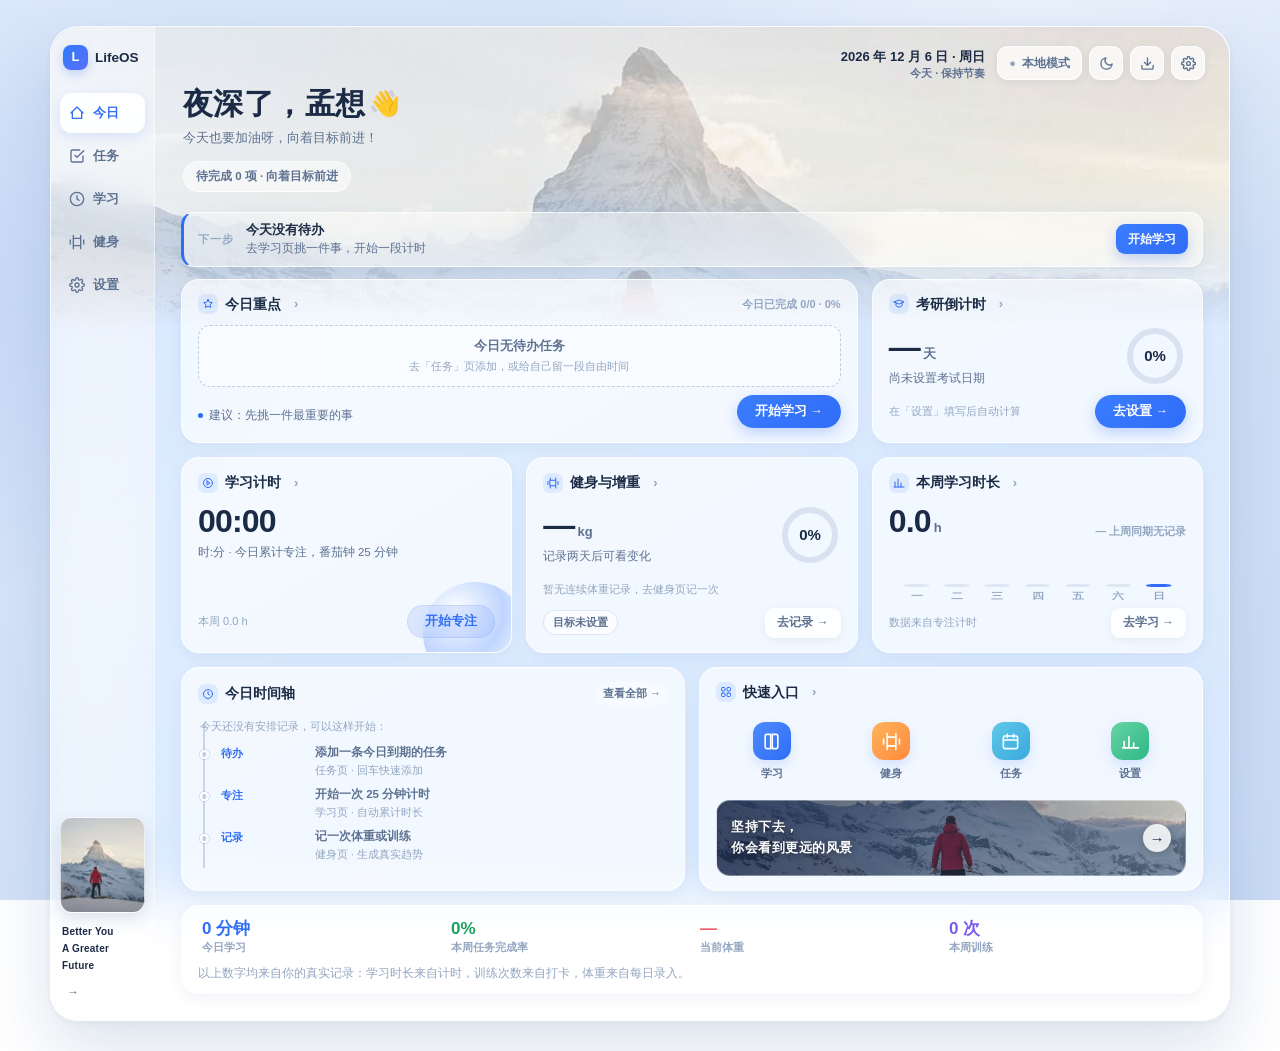
==== commit bd90c823: "Redesign today dashboard to match the glass mockup; data logic untouched - src/styles.css: one round" ====
--- a/index.html
+++ b/index.html
@@ -7,23 +7,26 @@
 <title>LifeOS · 个人生活操作系统</title>
 <link rel="icon" href="data:image/svg+xml,%3Csvg xmlns='http://www.w3.org/2000/svg' viewBox='0 0 32 32'%3E%3Crect width='32' height='32' rx='8' fill='%233b6ef5'/%3E%3Ctext x='16' y='22' font-size='16' font-family='sans-serif' font-weight='bold' fill='white' text-anchor='middle'%3EL%3C/text%3E%3C/svg%3E">
 <style>
-/* ================= LifeOS 设计系统 · Glacier Glass（冰川蓝玻璃拟态） ================= */
+/* ================= LifeOS 设计系统 · Glacier Glass Dashboard =================
+ * 参考设计：整体圆角玻璃面板 + 雪山横幅 + 紧凑仪表盘卡片网格
+ * 表现层文件：不含任何数据逻辑；深浅主题、桌面 / 移动双端独立布局 */
 :root{
-  --bg:#e3ecf7;
-  --bg-2:#d4e2f3;
-  --surface:rgba(255,255,255,.66);
-  --surface-2:rgba(255,255,255,.42);
+  --bg:#dce8fa;
+  --bg-2:#cbdcf5;
+  --stage:rgba(255,255,255,.32);
+  --surface:rgba(255,255,255,.64);
+  --surface-2:rgba(255,255,255,.44);
   --surface-solid:#ffffff;
-  --ink:#182335;
-  --ink-2:#5a6b84;
-  --ink-3:#93a3ba;
+  --ink:#1b2b45;
+  --ink-2:#5d7191;
+  --ink-3:#93a6c1;
   --line:rgba(148,170,200,.28);
   --line-2:rgba(120,148,185,.45);
   --blue:#2f6df6;
   --blue-deep:#1e5ae0;
   --blue-soft:rgba(47,109,246,.10);
   --blue-2:rgba(47,109,246,.22);
-  --blue-soft-2:rgba(47,109,246,.14);
+  --blue-soft-2:rgba(47,109,246,.16);
   --coral:#ef5f6b;
   --coral-deep:#d7384a;
   --coral-soft:rgba(239,95,107,.12);
@@ -34,27 +37,28 @@
   --amber-soft:rgba(232,147,12,.14);
   --violet:#7c5cf0;
   --violet-soft:rgba(124,92,240,.12);
-  --r-lg:20px;
-  --r-md:16px;
+  --r-lg:18px;
+  --r-md:14px;
   --r-sm:10px;
   --glass-blur:blur(18px) saturate(160%);
-  --shadow:0 4px 18px rgba(42,74,122,.08);
-  --shadow-lg:0 18px 50px rgba(42,74,122,.16);
-  --font:"Sora","Space Grotesk","PingFang SC","HarmonyOS Sans SC","Microsoft YaHei",-apple-system,"Segoe UI",sans-serif;
+  --shadow:0 4px 16px rgba(52,88,145,.08);
+  --shadow-lg:0 14px 34px rgba(52,88,145,.16);
+  --font:"PingFang SC","HarmonyOS Sans SC","Microsoft YaHei",-apple-system,"Segoe UI",sans-serif;
   --ease:cubic-bezier(.22,.9,.32,1);
-  --nav-h:60px;
-  --side-w:216px;
+  --nav-h:62px;
+  --side-w:104px;
   --hero-img:url("[data-uri]");;
 }
 [data-theme="dark"]{
-  --bg:#0f1521;
-  --bg-2:#141c2c;
-  --surface:rgba(28,38,58,.66);
-  --surface-2:rgba(24,33,50,.5);
+  --bg:#0d1420;
+  --bg-2:#111b2b;
+  --stage:rgba(20,29,46,.48);
+  --surface:rgba(30,42,63,.66);
+  --surface-2:rgba(26,36,55,.5);
   --surface-solid:#182134;
   --ink:#e9eef7;
   --ink-2:#a8b5c9;
-  --ink-3:#66758c;
+  --ink-3:#6b7c94;
   --line:rgba(120,145,180,.20);
   --line-2:rgba(140,165,200,.35);
   --blue:#6d9bff;
@@ -72,8 +76,8 @@
   --amber-soft:rgba(240,177,63,.14);
   --violet:#a58bff;
   --violet-soft:rgba(165,139,255,.14);
-  --shadow:0 4px 18px rgba(0,0,0,.35);
-  --shadow-lg:0 18px 50px rgba(0,0,0,.5);
+  --shadow:0 4px 16px rgba(0,0,0,.3);
+  --shadow-lg:0 14px 34px rgba(0,0,0,.45);
 }
 
 *{margin:0;padding:0;box-sizing:border-box}
@@ -82,9 +86,9 @@
 body{
   font-family:var(--font);
   background:
-    radial-gradient(900px 600px at 85% -5%, rgba(255,255,255,.55), transparent 55%),
-    radial-gradient(700px 500px at -10% 30%, rgba(47,109,246,.10), transparent 55%),
-    linear-gradient(180deg,var(--bg) 0%,var(--bg-2) 100%);
+    radial-gradient(900px 620px at 82% -8%, rgba(255,255,255,.62), transparent 58%),
+    radial-gradient(760px 520px at -8% 32%, rgba(90,140,235,.16), transparent 60%),
+    linear-gradient(150deg,var(--bg) 0%,var(--bg-2) 100%);
   background-attachment:fixed;
   color:var(--ink);
   line-height:1.6;
@@ -95,9 +99,9 @@
 }
 [data-theme="dark"] body{
   background:
-    radial-gradient(900px 600px at 85% -5%, rgba(109,155,255,.10), transparent 55%),
-    radial-gradient(700px 500px at -10% 30%, rgba(109,155,255,.06), transparent 55%),
-    linear-gradient(180deg,var(--bg) 0%,var(--bg-2) 100%);
+    radial-gradient(900px 620px at 82% -8%, rgba(109,155,255,.12), transparent 58%),
+    radial-gradient(760px 520px at -8% 32%, rgba(60,100,190,.14), transparent 60%),
+    linear-gradient(150deg,var(--bg) 0%,var(--bg-2) 100%);
 }
 button{font-family:var(--font);cursor:pointer;border:none;background:none;color:inherit}
 input,select,textarea{font-family:var(--font);font-size:14px;color:var(--ink)}
@@ -155,61 +159,83 @@
   .splash .orbit,.splash-mark,.splash-name,.splash-bar i{animation:none}
 }
 
-/* ---------- 应用骨架：桌面 = 左侧玻璃边栏 + 主区 ---------- */
+/* ---------- 应用舞台：一整块圆角玻璃面板 ---------- */
 .app{
-  position:relative;z-index:1;max-width:1240px;margin:0 auto;
-  padding:18px 22px calc(var(--nav-h) + 28px);
+  position:relative;z-index:1;isolation:isolate;
+  max-width:1180px;margin:26px auto 30px;
   display:grid;grid-template-columns:var(--side-w) minmax(0,1fr);
   grid-template-areas:"side topbar" "side main";
-  column-gap:24px;align-items:start;
-}
-@media (min-width:901px){
-  .app{padding-bottom:28px}
-}
-
-/* ---------- 顶栏 ---------- */
+  align-items:start;
+  border-radius:28px;
+  background:var(--stage);
+  border:1px solid rgba(255,255,255,.7);
+  box-shadow:0 28px 68px rgba(55,95,155,.18),0 2px 8px rgba(55,95,155,.06);
+  backdrop-filter:blur(26px) saturate(150%);-webkit-backdrop-filter:blur(26px) saturate(150%);
+}
+[data-theme="dark"] .app{border-color:rgba(140,165,200,.16);box-shadow:0 28px 68px rgba(0,0,0,.5)}
+/* 雪山横幅：覆盖舞台顶部，向下柔和淡出 */
+.app::before{
+  content:"";position:absolute;left:0;right:0;top:0;height:300px;z-index:0;pointer-events:none;
+  background:var(--hero-img) center 34%/cover no-repeat;
+  border-radius:28px 28px 0 0;
+  -webkit-mask-image:linear-gradient(180deg,#000 0%,#000 48%,transparent 100%);
+  mask-image:linear-gradient(180deg,#000 0%,#000 48%,transparent 100%);
+}
+.app::after{
+  content:"";position:absolute;left:0;right:0;top:0;height:300px;z-index:0;pointer-events:none;
+  border-radius:28px 28px 0 0;
+  background:linear-gradient(100deg,rgba(240,246,255,.80) 0%,rgba(240,246,255,.46) 44%,rgba(240,246,255,.06) 100%);
+  -webkit-mask-image:linear-gradient(180deg,#000 0%,#000 46%,transparent 100%);
+  mask-image:linear-gradient(180deg,#000 0%,#000 46%,transparent 100%);
+}
+[data-theme="dark"] .app::after{
+  background:linear-gradient(100deg,rgba(11,17,28,.90) 0%,rgba(11,17,28,.66) 44%,rgba(11,17,28,.32) 100%);
+}
+
+/* ---------- 顶栏：右上日期 + 操作按钮 ---------- */
 .topbar{
-  grid-area:topbar;
-  display:flex;align-items:center;justify-content:space-between;gap:12px;flex-wrap:wrap;
-  position:sticky;top:0;z-index:100;padding:12px 4px;margin-bottom:14px;
-  background:linear-gradient(180deg,var(--bg) 62%,transparent);
-  border-bottom:1px solid transparent;transition:border-color .3s,box-shadow .3s;
-}
-.topbar.stuck{border-bottom-color:var(--line)}
-.brand{display:flex;align-items:center;gap:11px;min-width:0}
+  grid-area:topbar;position:relative;z-index:2;
+  display:flex;align-items:center;justify-content:flex-end;gap:8px;
+  padding:16px 24px 0;min-height:56px;flex-wrap:wrap;
+  transition:box-shadow .3s;
+}
+.topbar.stuck{box-shadow:none}
+.topbar-date{margin-right:4px;text-align:right;line-height:1.35}
+.date-line{font-size:13px;font-weight:700;color:var(--ink);white-space:nowrap}
+.date-sub{display:block;font-size:11px;font-weight:600;color:var(--ink-2)}
+.topbar-right{display:flex;gap:7px;align-items:center}
+.brand{display:flex;align-items:center;gap:9px;min-width:0}
 .brand-mark{
-  width:40px;height:40px;border-radius:13px;flex:none;
-  background:linear-gradient(135deg,var(--blue),var(--violet));
+  width:34px;height:34px;border-radius:11px;flex:none;
+  background:linear-gradient(135deg,#2f7bff,#5b6ff5);
   display:flex;align-items:center;justify-content:center;
-  color:#fff;font-weight:800;font-size:19px;
-  box-shadow:0 6px 16px rgba(47,109,246,.3);
+  color:#fff;font-weight:800;font-size:17px;
+  box-shadow:0 5px 14px rgba(47,109,246,.28);
   transition:transform .3s var(--ease);
 }
 .brand-mark:hover{transform:rotate(-8deg) scale(1.08)}
-.brand-text{min-width:0}
-.brand h1{font-size:19px;font-weight:800;letter-spacing:.2px}
-.date-line{font-size:12.5px;color:var(--ink-2);font-weight:500;white-space:nowrap;overflow:hidden;text-overflow:ellipsis}
-.topbar-right{display:flex;gap:8px;align-items:center}
+.brand h1{font-size:17px;font-weight:800;letter-spacing:.2px}
+.mobile-brand{display:none}
 
 .icon-btn{
-  width:38px;height:38px;border-radius:12px;display:inline-flex;align-items:center;justify-content:center;
-  background:var(--surface);border:1px solid rgba(255,255,255,.7);color:var(--ink-2);
+  width:34px;height:34px;border-radius:11px;display:inline-flex;align-items:center;justify-content:center;
+  background:rgba(255,255,255,.72);border:1px solid rgba(255,255,255,.85);color:var(--ink-2);
   backdrop-filter:var(--glass-blur);-webkit-backdrop-filter:var(--glass-blur);
   box-shadow:0 2px 8px rgba(42,74,122,.08);
   transition:all .18s var(--ease);
 }
-[data-theme="dark"] .icon-btn{border-color:var(--line)}
+[data-theme="dark"] .icon-btn{background:var(--surface);border-color:var(--line)}
 .icon-btn:hover{color:var(--ink);box-shadow:var(--shadow);transform:translateY(-1px)}
-.icon-btn svg{width:16px;height:16px}
+.icon-btn svg{width:15px;height:15px}
 
 .chip-sync{
-  display:inline-flex;align-items:center;gap:7px;height:38px;padding:0 13px;border-radius:12px;
-  background:var(--surface);border:1px solid rgba(255,255,255,.7);color:var(--ink-2);
+  display:inline-flex;align-items:center;gap:6px;height:34px;padding:0 11px;border-radius:11px;
+  background:rgba(255,255,255,.72);border:1px solid rgba(255,255,255,.85);color:var(--ink-2);
   backdrop-filter:var(--glass-blur);-webkit-backdrop-filter:var(--glass-blur);
   box-shadow:0 2px 8px rgba(42,74,122,.08);
-  font-size:12.5px;font-weight:700;transition:all .18s var(--ease);
-}
-[data-theme="dark"] .chip-sync{border-color:var(--line)}
+  font-size:11.5px;font-weight:700;transition:all .18s var(--ease);
+}
+[data-theme="dark"] .chip-sync{background:var(--surface);border-color:var(--line)}
 .chip-sync:hover{box-shadow:var(--shadow)}
 .sync-icon{font-size:11px}
 .sync-icon.local{color:var(--ink-3)}
@@ -221,146 +247,148 @@
 
 /* ---------- 侧边栏（桌面） / 底部玻璃导航（移动） ---------- */
 .nav{
-  grid-area:side;
-  position:sticky;top:86px;
-  display:flex;flex-direction:column;gap:4px;
-  padding:14px 12px;border-radius:22px;
-  background:var(--surface);
-  border:1px solid rgba(255,255,255,.72);
-  backdrop-filter:var(--glass-blur);-webkit-backdrop-filter:var(--glass-blur);
-  box-shadow:var(--shadow);
-  overflow:visible;scrollbar-width:none;
-}
-[data-theme="dark"] .nav{border-color:var(--line)}
-.nav::-webkit-scrollbar{display:none}
-.nav-pill{
-  display:none;
-  position:absolute;left:12px;transform:translateX(0);
-  height:46px;border-radius:14px;width:0;opacity:0;
+  grid-area:side;position:relative;z-index:2;align-self:stretch;
+  display:flex;flex-direction:column;gap:3px;
+  padding:18px 9px 16px;
+  border-radius:28px 0 0 28px;
+  background:linear-gradient(180deg,rgba(255,255,255,.40),rgba(255,255,255,.16));
+  border-right:1px solid rgba(255,255,255,.42);
+  backdrop-filter:blur(16px) saturate(140%);-webkit-backdrop-filter:blur(16px) saturate(140%);
+}
+[data-theme="dark"] .nav{background:linear-gradient(180deg,rgba(18,26,42,.44),rgba(18,26,42,.20));border-color:rgba(140,165,200,.16)}
+.nav-brand{display:flex;align-items:center;gap:7px;padding:0 3px 20px;white-space:nowrap}
+.nav-brand .brand-mark{width:25px;height:25px;border-radius:8px;font-size:13px;box-shadow:0 4px 10px rgba(47,109,246,.24)}
+.nav-brand h1{font-size:13.5px;font-weight:800;letter-spacing:0}
+.nav-pill{display:none}
+.nav-item{
+  position:relative;z-index:1;display:flex;align-items:center;gap:8px;
+  padding:9px 9px;font-size:12.5px;font-weight:600;color:var(--ink-2);
+  white-space:nowrap;border-radius:12px;transition:color .2s,background .2s,box-shadow .2s;
+  min-height:40px;
+}
+.nav-item svg{width:16px;height:16px;flex:none}
+.nav-item:hover{color:var(--ink);background:rgba(255,255,255,.55)}
+[data-theme="dark"] .nav-item:hover{background:var(--surface-2)}
+.nav-item.active{
+  color:var(--blue);font-weight:800;
   background:rgba(255,255,255,.92);
-  border:1px solid rgba(255,255,255,.9);
-  box-shadow:0 4px 14px rgba(47,109,246,.18);
-  transition:transform .4s var(--ease),width .4s var(--ease),opacity .25s ease,top .4s var(--ease);
-  pointer-events:none;z-index:0;
-}
-[data-theme="dark"] .nav-pill{
-  background:rgba(109,155,255,.16);
-  border-color:rgba(109,155,255,.25);
-}
-.nav-item{
-  position:relative;z-index:1;display:inline-flex;align-items:center;gap:11px;
-  padding:11px 16px;font-size:14.5px;font-weight:600;color:var(--ink-2);
-  white-space:nowrap;border-radius:14px;transition:color .2s,background .2s;
-  min-height:44px;
-}
-.nav-item svg{width:17px;height:17px;flex:none}
-.nav-item:hover{color:var(--ink);background:var(--surface-2)}
-.nav-item.active{color:var(--blue);font-weight:700}
+  box-shadow:0 4px 12px rgba(47,109,246,.14);
+}
+[data-theme="dark"] .nav-item.active{background:rgba(109,155,255,.18)}
 .nav-item .badge{
-  min-width:17px;height:17px;padding:0 4px;border-radius:99px;background:var(--coral);color:#fff;
-  font-size:10.5px;font-weight:800;display:inline-flex;align-items:center;justify-content:center;
+  min-width:16px;height:16px;padding:0 4px;border-radius:99px;background:var(--coral);color:#fff;
+  font-size:10px;font-weight:800;display:inline-flex;align-items:center;justify-content:center;
   margin-left:auto;
 }
-/* 侧边栏底部标语（参考图左下角） */
-.nav::after{
-  content:"Better You\A A Greater Future";
-  white-space:pre-line;
-  margin-top:18px;padding:14px 12px 2px;
-  border-top:1px solid var(--line);
-  font-size:11.5px;font-weight:600;line-height:1.7;color:var(--ink-3);
-  letter-spacing:.3px;
-}
-
-.main{grid-area:main;min-height:60vh;min-width:0}
+/* 侧栏底部山景 + 标语（参考图左下角） */
+.nav-foot{margin-top:auto;padding-top:18px}
+.nav-foot-img{
+  height:96px;border-radius:12px;
+  background:var(--hero-img) 62% center/cover no-repeat;
+  border:1px solid rgba(255,255,255,.6);
+  box-shadow:0 6px 16px rgba(40,70,120,.14);
+  position:relative;overflow:hidden;
+}
+.nav-foot-img::after{content:"";position:absolute;inset:0;background:linear-gradient(180deg,transparent 40%,rgba(20,38,70,.45) 100%)}
+.nav-foot-txt{margin-top:10px;padding:0 2px;font-size:10px;font-weight:700;line-height:1.7;color:var(--ink);letter-spacing:.2px}
+.nav-foot-arrow{margin-top:8px;margin-left:2px;width:22px;height:22px;border-radius:50%;border:1px solid rgba(255,255,255,.8);display:flex;align-items:center;justify-content:center;font-size:12px;color:var(--ink-2);background:rgba(255,255,255,.5)}
+
+.main{grid-area:main;position:relative;z-index:1;min-width:0;padding:0 26px 26px;min-height:60vh}
+#view-tasks,#view-study,#view-fitness,#view-settings{padding-top:14px}
 .view{display:none}
 .view.show{display:block}
 .view.show>*{animation:viewIn .38s var(--ease) both}
 .view.show>*:nth-child(2){animation-delay:.05s}
 .view.show>*:nth-child(3){animation-delay:.1s}
 .view.show>*:nth-child(4){animation-delay:.15s}
-@keyframes viewIn{from{opacity:0;transform:translateY(18px)}to{opacity:1;transform:none}}
-
-/* ---------- 通用组件：玻璃卡片 ---------- */
+@keyframes viewIn{from{opacity:0;transform:translateY(14px)}to{opacity:1;transform:none}}
+
+/* ---------- 通用组件：玻璃卡片（统一收紧尺寸） ---------- */
 .card{
   background:var(--surface);
-  border:1px solid rgba(255,255,255,.72);
+  border:1px solid rgba(255,255,255,.78);
   backdrop-filter:var(--glass-blur);-webkit-backdrop-filter:var(--glass-blur);
   border-radius:var(--r-lg);
-  box-shadow:var(--shadow);padding:20px;margin-bottom:16px;
+  box-shadow:var(--shadow);padding:16px 18px;margin-bottom:14px;
   transition:box-shadow .25s ease,border-color .25s ease;
 }
 [data-theme="dark"] .card{border-color:var(--line)}
 .card:hover{box-shadow:var(--shadow-lg)}
 .card:last-child{margin-bottom:0}
-.card-title{font-size:15.5px;font-weight:700;display:flex;align-items:center;gap:9px;margin-bottom:14px;flex-wrap:wrap}
-.card-title .bar{width:4px;height:16px;border-radius:2px;background:var(--blue);flex:none}
-.card-title .extra{margin-left:auto;font-size:12px;font-weight:600;color:var(--ink-3)}
-.sec-title{display:flex;align-items:baseline;gap:10px;margin:22px 2px 12px;flex-wrap:wrap}
-.sec-title h2{font-size:16px;font-weight:800}
-.sec-title .extra{font-size:12.5px;color:var(--ink-3);font-weight:600}
+.card-title{font-size:14px;font-weight:700;display:flex;align-items:center;gap:8px;margin-bottom:11px;flex-wrap:wrap}
+.card-title .bar{width:3px;height:14px;border-radius:2px;background:var(--blue);flex:none}
+.card-title .extra{margin-left:auto;font-size:11.5px;font-weight:600;color:var(--ink-3)}
+.sec-title{display:flex;align-items:baseline;gap:10px;margin:20px 2px 11px;flex-wrap:wrap}
+.sec-title h2{font-size:15px;font-weight:800}
+.sec-title .extra{font-size:12px;color:var(--ink-3);font-weight:600}
 .sec-title:first-child{margin-top:4px}
 
 .btn{
   display:inline-flex;align-items:center;justify-content:center;gap:6px;
-  padding:9px 16px;border-radius:12px;font-size:13.5px;font-weight:700;
+  padding:7px 14px;border-radius:10px;font-size:12.5px;font-weight:700;
   background:rgba(255,255,255,.7);border:1.5px solid rgba(255,255,255,.8);color:var(--ink-2);
   backdrop-filter:blur(10px);-webkit-backdrop-filter:blur(10px);
   box-shadow:0 2px 8px rgba(42,74,122,.08);
-  transition:all .16s var(--ease);min-height:38px;
+  transition:all .16s var(--ease);min-height:34px;
 }
 [data-theme="dark"] .btn{background:var(--surface-2);border-color:var(--line)}
 .btn:hover{color:var(--ink);box-shadow:var(--shadow);transform:translateY(-1px)}
 .btn:active{transform:translateY(0) scale(.97)}
-.btn.primary{background:linear-gradient(135deg,var(--blue),var(--blue-deep));border-color:transparent;color:#fff;box-shadow:0 6px 16px rgba(47,109,246,.3)}
-.btn.primary:hover{background:linear-gradient(135deg,var(--blue-deep),var(--blue));border-color:transparent;box-shadow:0 8px 20px rgba(47,109,246,.36)}
+.btn.primary{background:linear-gradient(135deg,#3b7cff,var(--blue));border-color:transparent;color:#fff;box-shadow:0 5px 14px rgba(47,109,246,.28)}
+.btn.primary:hover{background:linear-gradient(135deg,var(--blue-deep),var(--blue));border-color:transparent;box-shadow:0 7px 18px rgba(47,109,246,.34)}
 .btn.danger{color:var(--coral-deep)}
 .btn.danger:hover{border-color:var(--coral);background:var(--coral-soft)}
 .btn.ghost{background:transparent;border-color:transparent;box-shadow:none}
 .btn.ghost:hover{background:var(--surface-2)}
-.btn.small{padding:6px 12px;font-size:12.5px;min-height:32px;border-radius:10px}
+.btn.small{padding:5px 11px;font-size:12px;min-height:30px;border-radius:9px}
 .btn.block{width:100%}
 .btn:disabled{opacity:.5;pointer-events:none}
+/* 胶囊按钮：参考图的主行动按钮 */
+.btn.pill{border-radius:99px;padding:7px 17px;min-height:33px;font-size:12.5px;background:linear-gradient(135deg,#3b7cff,var(--blue));color:#fff;border-color:transparent;box-shadow:0 5px 14px rgba(47,109,246,.28)}
+.btn.pill:hover{color:#fff;box-shadow:0 7px 18px rgba(47,109,246,.38)}
+.btn.soft{border-radius:99px;padding:7px 17px;min-height:33px;font-size:12.5px;background:rgba(47,109,246,.13);color:var(--blue);border:1px solid rgba(47,109,246,.12);box-shadow:none}
+.btn.soft:hover{background:rgba(47,109,246,.20);color:var(--blue);box-shadow:none}
 
 .inp{
-  padding:10px 13px;border:1.5px solid var(--line);border-radius:12px;
-  background:rgba(255,255,255,.55);color:var(--ink);font-size:14px;
+  padding:9px 12px;border:1.5px solid var(--line);border-radius:11px;
+  background:rgba(255,255,255,.62);color:var(--ink);font-size:13.5px;
   backdrop-filter:blur(8px);-webkit-backdrop-filter:blur(8px);
   transition:border-color .15s,box-shadow .15s,background .15s;
-  width:100%;min-height:40px;
+  width:100%;min-height:38px;
 }
 [data-theme="dark"] .inp{background:var(--surface-2)}
-.inp:focus{outline:none;border-color:var(--blue);background:rgba(255,255,255,.85);box-shadow:0 0 0 3.5px rgba(47,109,246,.15)}
+.inp:focus{outline:none;border-color:var(--blue);background:rgba(255,255,255,.88);box-shadow:0 0 0 3.5px rgba(47,109,246,.15)}
 [data-theme="dark"] .inp:focus{background:var(--surface-solid)}
 select.inp{cursor:pointer}
 textarea.inp{resize:vertical;min-height:70px;line-height:1.6}
 
 .row{display:flex;gap:8px;flex-wrap:wrap;align-items:center}
 .row .grow{flex:1;min-width:140px}
-.grid2{display:grid;grid-template-columns:1fr 1fr;gap:14px;align-items:start}
-.grid2-13{display:grid;grid-template-columns:1.35fr 1fr;gap:14px;align-items:start}
-.stack{display:flex;flex-direction:column;gap:14px}
+.grid2{display:grid;grid-template-columns:1fr 1fr;gap:12px;align-items:start}
+.grid2-13{display:grid;grid-template-columns:1.35fr 1fr;gap:12px;align-items:start}
+.stack{display:flex;flex-direction:column;gap:12px}
 
 /* 统计卡 */
 .stat-row{display:grid;grid-template-columns:repeat(auto-fit,minmax(120px,1fr));gap:10px}
 .stat{
   background:rgba(255,255,255,.5);border:1px solid rgba(255,255,255,.7);border-radius:var(--r-md);
   backdrop-filter:blur(10px);-webkit-backdrop-filter:blur(10px);
-  padding:14px 12px;text-align:center;transition:transform .2s var(--ease),box-shadow .2s ease;
-  display:flex;flex-direction:column;gap:2px;align-items:center;
+  padding:11px 10px;text-align:center;transition:transform .2s var(--ease),box-shadow .2s ease;
+  display:flex;flex-direction:column;gap:1px;align-items:center;
 }
 [data-theme="dark"] .stat{background:var(--surface-2);border-color:var(--line)}
 button.stat{cursor:pointer;min-height:44px}
 button.stat:hover{transform:translateY(-2px);box-shadow:var(--shadow)}
-.stat-v{font-size:26px;font-weight:800;line-height:1.15;color:var(--ink)}
+.stat-v{font-size:21px;font-weight:800;line-height:1.2;color:var(--ink)}
 .stat-v.coral{color:var(--coral)}
 .stat-v.green{color:var(--green)}
 .stat-v.amber{color:var(--amber)}
 .stat-v.violet{color:var(--violet)}
-.stat-k{font-size:12px;color:var(--ink-2);font-weight:600}
-.stat-sub{font-size:11px;color:var(--ink-3);font-weight:500}
+.stat-k{font-size:11.5px;color:var(--ink-2);font-weight:600}
+.stat-sub{font-size:10.5px;color:var(--ink-3);font-weight:500}
 
 /* 标签 */
-.tag{font-size:11.5px;font-weight:700;padding:2.5px 9px;border-radius:99px;white-space:nowrap;display:inline-flex;align-items:center;gap:4px}
+.tag{font-size:11px;font-weight:700;padding:2px 8px;border-radius:99px;white-space:nowrap;display:inline-flex;align-items:center;gap:4px}
 .tag-subject{background:var(--blue-soft);color:var(--blue)}
 .tag-due{background:rgba(255,255,255,.55);color:var(--ink-2);border:1px solid var(--line)}
 [data-theme="dark"] .tag-due{background:var(--surface-2)}
@@ -383,13 +411,13 @@
 
 /* 空状态 */
 .empty{
-  text-align:center;padding:36px 18px;color:var(--ink-3);font-size:13.5px;
+  text-align:center;padding:18px 14px;color:var(--ink-3);font-size:12.5px;
   border:1.5px dashed var(--line-2);border-radius:var(--r-md);background:var(--surface-2);
 }
-.empty-icon{font-size:26px;margin-bottom:6px;opacity:.5}
-.empty b{display:block;font-size:14.5px;color:var(--ink-2);margin-bottom:3px;font-weight:700}
-.empty p{font-size:12.5px}
-.empty .btn{margin-top:12px}
+.empty-icon{font-size:22px;margin-bottom:4px;opacity:.5}
+.empty b{display:block;font-size:13.5px;color:var(--ink-2);margin-bottom:2px;font-weight:700}
+.empty p{font-size:12px}
+.empty .btn{margin-top:10px}
 
 /* 图表 */
 .chart-axis{font-size:10.5px;fill:var(--ink-3);font-weight:600;font-family:var(--font)}
@@ -399,16 +427,16 @@
 .chart-area{opacity:0;animation:fadeIn .8s .5s ease forwards}
 @keyframes drawLine{to{stroke-dashoffset:0}}
 @keyframes fadeIn{to{opacity:1}}
-.chart-box{background:var(--surface-2);border:1px solid rgba(255,255,255,.6);border-radius:var(--r-md);padding:14px}
+.chart-box{background:var(--surface-2);border:1px solid rgba(255,255,255,.6);border-radius:var(--r-md);padding:12px}
 [data-theme="dark"] .chart-box{border-color:var(--line)}
 .chart-box svg .bar,.bars svg .bar{fill:var(--blue-soft-2);stroke:var(--blue-2);stroke-width:1.5;transition:filter .2s}
 .chart-box svg .bar.zero,.bars svg .bar.zero{fill:rgba(148,170,200,.15);stroke:transparent}
 .chart-box svg .bar.today,.bars svg .bar.today{fill:var(--blue);stroke:var(--blue)}
 .chart-box svg .bar:hover,.bars svg .bar:hover{filter:brightness(1.12) saturate(1.35)}
-.chart-note{font-size:12px;color:var(--ink-3);margin-top:8px;line-height:1.6}
+.chart-note{font-size:11.5px;color:var(--ink-3);margin-top:7px;line-height:1.6}
 
 .hbars{display:flex;flex-direction:column;gap:7px}
-.hbar-row{display:flex;align-items:center;gap:10px;font-size:13px;cursor:default;border-radius:8px;padding:3px 4px}
+.hbar-row{display:flex;align-items:center;gap:10px;font-size:12.5px;cursor:default;border-radius:8px;padding:3px 4px}
 .hbar-row[data-click]{cursor:pointer}
 .hbar-row[data-click]:hover{background:var(--surface-2)}
 .hbar-name{width:96px;flex:none;font-weight:600;overflow:hidden;text-overflow:ellipsis;white-space:nowrap}
@@ -426,59 +454,174 @@
 .heat-legend{display:flex;gap:14px;flex-wrap:wrap;margin-top:12px;font-size:11.5px;color:var(--ink-2)}
 .heat-legend i{display:inline-block;width:11px;height:11px;border-radius:3.5px;margin-right:5px;vertical-align:-1px}
 
-/* ---------- 今日：雪山 hero ---------- */
-.hero-top{display:grid;grid-template-columns:1.5fr 1fr;gap:14px;align-items:stretch}
+/* ---------- 仪表盘：顶部问候（叠在雪山横幅上） ---------- */
+.dash-hero{display:flex;align-items:flex-start;justify-content:space-between;gap:16px;padding:2px 2px 20px;min-height:112px}
+.dash-hero .hi{font-size:30px;font-weight:800;line-height:1.28;letter-spacing:.4px;color:var(--ink)}
+.dash-hero .hi .wave{font-size:25px;vertical-align:2px;margin-left:4px}
+.dash-hero .sub{font-size:13px;font-weight:500;color:var(--ink-2);margin-top:5px}
+.dash-hero .hero-date{display:none}
+.hero-badge{
+  display:inline-flex;align-items:center;gap:7px;margin-top:12px;padding:5px 12px;border-radius:99px;
+  background:rgba(255,255,255,.55);border:1px solid rgba(255,255,255,.75);
+  font-size:11.5px;font-weight:700;color:var(--ink-2);
+  backdrop-filter:blur(10px);-webkit-backdrop-filter:blur(10px);
+}
+[data-theme="dark"] .hero-badge{background:var(--surface-2);border-color:var(--line)}
+.hero-badge b{color:var(--blue);font-weight:800}
+
+/* 下一步细条：保留正在计时 / 逾期任务的功能入口，但不占视觉重量 */
+.next-action{
+  display:flex;align-items:center;gap:12px;flex-wrap:wrap;
+  background:rgba(255,255,255,.5);border:1px solid rgba(255,255,255,.72);
+  backdrop-filter:var(--glass-blur);-webkit-backdrop-filter:var(--glass-blur);
+  border-left:3px solid var(--blue);
+  border-radius:13px;padding:8px 14px;margin-bottom:12px;
+  box-shadow:var(--shadow);min-height:46px;
+}
+[data-theme="dark"] .next-action{background:var(--surface-2);border-color:var(--line)}
+.na-label{font-size:10.5px;font-weight:800;letter-spacing:1px;color:var(--ink-3);flex:none}
+.na-body{flex:1;min-width:0}
+.na-title{font-size:13px;font-weight:700;line-height:1.35;word-break:break-all}
+.na-sub{font-size:11.5px;color:var(--ink-2);margin-top:1px;display:flex;align-items:center;flex-wrap:wrap}
+.na-ops{display:flex;gap:6px;flex:none}
+
+/* ---------- 仪表盘卡片网格 ---------- */
+.dash-grid{display:grid;grid-template-columns:repeat(6,minmax(0,1fr));gap:14px;align-items:stretch}
+.dash-grid>.card{position:relative;margin:0;padding:14px 16px;border-radius:18px;display:flex;flex-direction:column;min-height:0;overflow:hidden}
+.dash-grid .card-title{font-size:13.5px;font-weight:700;margin-bottom:10px;gap:7px;flex:none}
+.dash-grid .card-title .bar{width:3px;height:13px}
+.dash-grid .card-title .ico{width:20px;height:20px;border-radius:7px;display:inline-flex;align-items:center;justify-content:center;background:var(--blue-soft);color:var(--blue);flex:none}
+.dash-grid .card-title .ico svg{width:12px;height:12px}
+.dash-grid .card-title .extra{font-size:11px}
+.dash-grid .card-title .go{margin-left:6px;font-size:13px;color:var(--ink-3);font-weight:600}
+.span2{grid-column:span 2}
+.span3{grid-column:span 3}
+.span4{grid-column:span 4}
+.span6{grid-column:span 6}
+.card-body{flex:1;min-height:0;display:flex;flex-direction:column}
+.dash-grid>.card>.card-body{position:relative;z-index:1}
+.card-foot{margin-top:auto;padding-top:8px;display:flex;align-items:center;justify-content:space-between;gap:10px;flex-wrap:wrap}
+.metric{font-size:32px;font-weight:800;line-height:1.12;letter-spacing:-.8px;color:var(--ink);white-space:nowrap}
+.metric small{font-size:13px;font-weight:700;color:var(--ink-2);letter-spacing:0;margin-left:3px}
+.metric.blue{color:var(--blue)}
+.metric-sub{font-size:11.5px;color:var(--ink-2);font-weight:500;margin-top:3px}
+.trend{font-size:11px;font-weight:800;color:var(--green);white-space:nowrap}
+.trend.down{color:var(--coral)}
+.trend.flat{color:var(--ink-3)}
+.hint{font-size:11px;color:var(--ink-3);line-height:1.5}
+
+/* 今日重点：任务行 + 建议 + 主按钮 */
+.focus-list{display:flex;flex-direction:column;gap:7px;flex:1}
+.focus-list .task{padding:9px 11px;border-radius:12px;background:rgba(255,255,255,.62)}
+.focus-list .t-title{font-size:12.5px}
+.focus-list .t-check{width:20px;height:20px;border-radius:7px}
+.focus-list .task .ops .mini-btn{width:28px;height:28px}
+.focus-list .empty{padding:10px 8px;border-radius:12px}
+.focus-list .empty-icon{display:none}
+.focus-list .empty b{font-size:12.5px}
+.focus-list .empty p{font-size:11px}
+.focus-tip{font-size:11.5px;color:var(--ink-2);display:flex;align-items:center;gap:6px;margin-top:8px}
+.focus-tip .dot{width:5px;height:5px;border-radius:50%;background:var(--blue);flex:none}
+.focus-primary{display:flex;align-items:flex-end;justify-content:space-between;gap:12px;flex:1}
+.focus-primary .mini-note{font-size:11.5px;color:var(--ink-2);max-width:62%;line-height:1.6}
+
+/* 迷你图表 */
+.mini-ring{flex:none;width:62px;height:62px}
+.mini-line{width:100%;height:46px;display:block;margin-top:auto}
+.mini-bars{width:100%;height:62px;display:block;margin-top:auto}
+.mini-bars .mb{fill:rgba(47,109,246,.32)}
+.mini-bars .mb.zero{fill:rgba(148,170,200,.22)}
+.mini-bars .mb.today{fill:var(--blue)}
+.mini-bars .ml{fill:var(--ink-3);font-size:9.5px;font-weight:600;font-family:var(--font)}
+.spark-grid{stroke:rgba(148,170,200,.28);stroke-width:1;stroke-dasharray:3 4}
+.spark-line{fill:none;stroke:var(--blue);stroke-width:2.4;stroke-linecap:round;stroke-linejoin:round}
+.spark-dot{fill:#fff;stroke:var(--blue);stroke-width:2}
+.spark-dot.last{fill:var(--blue)}
+.metric-row{display:flex;align-items:flex-end;justify-content:space-between;gap:8px}
+.badge-goal{font-size:10.5px;font-weight:700;padding:3px 9px;border-radius:99px;background:rgba(255,255,255,.6);border:1px solid var(--line);color:var(--ink-2);white-space:nowrap}
+[data-theme="dark"] .badge-goal{background:var(--surface-2)}
+
+/* 今日时间轴 */
+.timeline{display:flex;flex-direction:column;gap:0;flex:1;position:relative;padding-left:2px}
+.timeline::before{content:"";position:absolute;left:5px;top:8px;bottom:8px;width:1.5px;background:rgba(120,148,185,.35)}
+.tl-row{display:flex;align-items:flex-start;gap:12px;position:relative;padding:4px 0;min-width:0}
+.tl-dot{width:9px;height:9px;border-radius:50%;background:rgba(47,109,246,.35);border:2px solid #fff;flex:none;margin-top:6px;z-index:1;box-shadow:0 0 0 1px rgba(120,148,185,.35)}
+.tl-row.now .tl-dot{background:var(--blue);box-shadow:0 0 0 3px rgba(47,109,246,.16)}
+.tl-time{font-size:11px;font-weight:700;color:var(--ink-3);width:82px;flex:none;line-height:1.7}
+.tl-main{min-width:0;flex:1;line-height:1.55}
+.tl-name{font-size:12px;font-weight:700;overflow:hidden;text-overflow:ellipsis;white-space:nowrap}
+.tl-row.now .tl-name{color:var(--blue)}
+.tl-row.tip .tl-dot{background:rgba(148,170,200,.28);box-shadow:0 0 0 1px rgba(120,148,185,.25)}
+.tl-row.tip .tl-name{color:var(--ink-2);font-weight:600;font-size:11.5px}
+.tl-row.tip .tl-time{color:var(--blue);font-weight:700}
+.tl-sub{font-size:10.5px;color:var(--ink-3);overflow:hidden;text-overflow:ellipsis;white-space:nowrap}
+.timeline .link{align-self:flex-start;font-size:11px;font-weight:700;color:var(--blue);margin-top:6px}
+
+/* 快速入口 + 激励卡 */
+.quick-grid{display:grid;grid-template-columns:repeat(4,1fr);gap:8px}
+.quick{display:flex;flex-direction:column;align-items:center;gap:6px;padding:9px 2px;border-radius:13px;transition:transform .18s var(--ease),background .18s}
+.quick:hover{transform:translateY(-2px);background:rgba(255,255,255,.45)}
+[data-theme="dark"] .quick:hover{background:var(--surface-2)}
+.quick .qi{width:38px;height:38px;border-radius:12px;display:flex;align-items:center;justify-content:center;color:#fff;box-shadow:0 5px 12px rgba(47,109,246,.16)}
+.quick .qi svg{width:19px;height:19px}
+.quick .qt{font-size:11px;font-weight:700;color:var(--ink-2)}
+.qi.book{background:linear-gradient(135deg,#4d8bff,#2f6df6)}
+.qi.fit{background:linear-gradient(135deg,#ffb35c,#ff8a3d)}
+.qi.cal{background:linear-gradient(135deg,#5ec8e8,#3aa9dd)}
+.qi.chart{background:linear-gradient(135deg,#67d3a4,#2eb786)}
+.quote-card{
+  position:relative;overflow:hidden;border-radius:14px;min-height:76px;margin-top:10px;
+  background:linear-gradient(100deg,rgba(24,42,78,.78),rgba(24,42,78,.20)),var(--hero-img) center 62%/cover no-repeat;
+  display:flex;align-items:center;justify-content:space-between;gap:10px;padding:12px 14px;
+  border:1px solid rgba(255,255,255,.35);
+}
+[data-theme="dark"] .quote-card{background:linear-gradient(100deg,rgba(12,22,40,.88),rgba(12,22,40,.52)),var(--hero-img) center 62%/cover no-repeat}
+.quote-card .q-txt{color:#fff;font-size:13px;font-weight:700;line-height:1.6;text-shadow:0 1px 6px rgba(0,0,0,.45);letter-spacing:.5px}
+.quote-card .q-go{width:28px;height:28px;flex:none;border-radius:50%;background:rgba(255,255,255,.85);color:#1b2b45;display:flex;align-items:center;justify-content:center;font-size:15px;font-weight:700;box-shadow:0 3px 10px rgba(0,0,0,.18);transition:transform .18s var(--ease)}
+.quote-card:hover .q-go{transform:translateX(2px)}
+
+/* 底部真实数据条 */
+.mini-stats{display:grid;grid-template-columns:repeat(4,1fr);gap:8px}
+.mini-stats .ms{display:flex;flex-direction:column;gap:1px;padding:2px 4px;min-width:0}
+.mini-stats .ms b{font-size:17px;font-weight:800;line-height:1.3;white-space:nowrap;overflow:hidden;text-overflow:ellipsis}
+.mini-stats .ms span{font-size:10.5px;color:var(--ink-3);font-weight:600}
+.mini-stats .ms b.blue{color:var(--blue)}
+.mini-stats .ms b.green{color:var(--green)}
+.mini-stats .ms b.coral{color:var(--coral)}
+.mini-stats .ms b.violet{color:var(--violet)}
+
+/* 旧版 hero / 倒计时（其它入口兼容，尺寸同步收紧） */
+.hero-top{display:grid;grid-template-columns:1.5fr 1fr;gap:12px;align-items:stretch}
 .hello{
-  position:relative;overflow:hidden;padding:24px;border-radius:var(--r-lg);
+  position:relative;overflow:hidden;padding:20px;border-radius:var(--r-lg);
   background-image:linear-gradient(105deg,rgba(255,255,255,.92) 0%,rgba(255,255,255,.55) 46%,rgba(255,255,255,.12) 100%),var(--hero-img);
   background-size:cover;background-position:center 38%;
-  border:1px solid rgba(255,255,255,.75);
-  box-shadow:var(--shadow);
+  border:1px solid rgba(255,255,255,.75);box-shadow:var(--shadow);
   display:flex;flex-direction:column;justify-content:center;
 }
-[data-theme="dark"] .hello{
-  background-image:linear-gradient(105deg,rgba(15,21,33,.92) 0%,rgba(15,21,33,.6) 46%,rgba(15,21,33,.18) 100%),var(--hero-img);
-}
-.hello::before{content:"";position:absolute;inset:0;pointer-events:none}
-.hello .greet{font-size:13px;font-weight:700;letter-spacing:2px;text-transform:uppercase;background:linear-gradient(90deg,var(--blue),var(--violet));-webkit-background-clip:text;background-clip:text;color:transparent}
-.hello .big{font-size:25px;font-weight:800;margin:6px 0 2px;line-height:1.25;color:var(--ink)}
-.hello .sub{font-size:13px;color:var(--ink-2)}
+[data-theme="dark"] .hello{background-image:linear-gradient(105deg,rgba(15,21,33,.92) 0%,rgba(15,21,33,.6) 46%,rgba(15,21,33,.18) 100%),var(--hero-img)}
+.hello .greet{font-size:12px;font-weight:700;letter-spacing:1.5px;background:linear-gradient(90deg,var(--blue),var(--violet));-webkit-background-clip:text;background-clip:text;color:transparent}
+.hello .big{font-size:22px;font-weight:800;margin:5px 0 2px;line-height:1.25;color:var(--ink)}
+.hello .sub{font-size:12.5px;color:var(--ink-2)}
 .countdown{
-  display:flex;align-items:center;gap:16px;padding:20px 22px;border-radius:var(--r-lg);
+  display:flex;align-items:center;gap:14px;padding:16px 18px;border-radius:var(--r-lg);
   background:var(--surface);border:1px solid rgba(255,255,255,.72);
-  backdrop-filter:var(--glass-blur);-webkit-backdrop-filter:var(--glass-blur);
-  box-shadow:var(--shadow);
+  backdrop-filter:var(--glass-blur);-webkit-backdrop-filter:var(--glass-blur);box-shadow:var(--shadow);
 }
 [data-theme="dark"] .countdown{border-color:var(--line)}
-.countdown .num{font-size:52px;font-weight:800;line-height:1;letter-spacing:-1.5px;background:linear-gradient(135deg,var(--blue),var(--violet));-webkit-background-clip:text;background-clip:text;color:transparent}
-.countdown .num small{font-size:18px;font-weight:700;color:var(--ink-2);margin-left:3px;letter-spacing:0;-webkit-text-fill-color:var(--ink-2)}
+.countdown .num{font-size:40px;font-weight:800;line-height:1;letter-spacing:-1px;background:linear-gradient(135deg,var(--blue),var(--violet));-webkit-background-clip:text;background-clip:text;color:transparent}
+.countdown .num small{font-size:15px;font-weight:700;color:var(--ink-2);margin-left:3px;letter-spacing:0;-webkit-text-fill-color:var(--ink-2)}
 .countdown .meta{flex:1;min-width:0}
-.countdown .meta .t{font-size:14px;font-weight:700}
-.countdown .meta .d{font-size:12px;color:var(--ink-2)}
-.countdown .meta .track{height:7px;border-radius:4px;background:rgba(148,170,200,.22);overflow:hidden;margin-top:8px}
+.countdown .meta .t{font-size:13px;font-weight:700}
+.countdown .meta .d{font-size:11.5px;color:var(--ink-2)}
+.countdown .meta .track{height:6px;border-radius:4px;background:rgba(148,170,200,.22);overflow:hidden;margin-top:7px}
 .countdown .meta .fill{height:100%;border-radius:4px;background:linear-gradient(90deg,var(--blue),var(--violet));width:0;transition:width 1s var(--ease)}
-
-/* 下一步卡片 */
-.next-action{
-  display:flex;align-items:center;gap:14px;flex-wrap:wrap;
-  background:var(--surface);border:1px solid rgba(255,255,255,.72);
-  backdrop-filter:var(--glass-blur);-webkit-backdrop-filter:var(--glass-blur);
-  border-left:3px solid var(--blue);
-  border-radius:var(--r-md);padding:15px 18px;margin-bottom:16px;
-  box-shadow:var(--shadow);
-}
-[data-theme="dark"] .next-action{border-color:var(--line)}
-.na-label{font-size:11px;font-weight:700;letter-spacing:1.5px;color:var(--ink-3);text-transform:uppercase;flex:none}
-.na-body{flex:1;min-width:0}
-.na-title{font-size:15px;font-weight:700;line-height:1.35;word-break:break-all}
-.na-sub{font-size:12.5px;color:var(--ink-2);margin-top:3px;display:flex;align-items:center;flex-wrap:wrap}
-.na-ops{display:flex;gap:6px;flex:none}
 
 /* 任务列表 */
 .task-list{display:flex;flex-direction:column;gap:8px}
 .task{
-  display:flex;align-items:center;gap:12px;padding:12px 14px;
-  background:rgba(255,255,255,.5);border:1px solid rgba(255,255,255,.65);border-radius:var(--r-md);
+  display:flex;align-items:center;gap:10px;padding:10px 12px;
+  background:rgba(255,255,255,.58);border:1px solid rgba(255,255,255,.7);border-radius:var(--r-md);
   backdrop-filter:blur(10px);-webkit-backdrop-filter:blur(10px);
   transition:box-shadow .18s,transform .18s,opacity .3s;
 }
@@ -487,63 +630,63 @@
 .task.done{opacity:.55}
 .task.done .t-title{text-decoration:line-through;text-decoration-color:var(--coral);text-decoration-thickness:2px}
 .task .body{flex:1;min-width:0}
-.t-title{font-size:14px;font-weight:600;word-break:break-all}
-.t-meta{display:flex;gap:6px;flex-wrap:wrap;margin-top:4px;align-items:center}
+.t-title{font-size:13px;font-weight:600;word-break:break-all}
+.t-meta{display:flex;gap:6px;flex-wrap:wrap;margin-top:3px;align-items:center}
 .task .ops{display:flex;gap:4px;flex:none}
 .mini-btn{
-  width:34px;height:34px;border-radius:10px;display:inline-flex;align-items:center;justify-content:center;
+  width:32px;height:32px;border-radius:9px;display:inline-flex;align-items:center;justify-content:center;
   color:var(--ink-3);border:1px solid transparent;transition:all .15s var(--ease);flex:none;
 }
 .mini-btn:hover{color:var(--ink);background:rgba(255,255,255,.8);border-color:var(--line)}
 [data-theme="dark"] .mini-btn:hover{background:var(--surface-solid)}
 .mini-btn.danger:hover{color:var(--coral-deep);background:var(--coral-soft);border-color:var(--coral)}
-.mini-btn svg{width:15px;height:15px}
+.mini-btn svg{width:14px;height:14px}
 
 .t-check{
-  width:24px;height:24px;flex:none;border-radius:8px;border:2px solid var(--line-2);
+  width:22px;height:22px;flex:none;border-radius:7px;border:2px solid var(--line-2);
   display:inline-flex;align-items:center;justify-content:center;transition:all .16s var(--ease);
   background:rgba(255,255,255,.7);
 }
 [data-theme="dark"] .t-check{background:var(--surface-2)}
 .t-check:hover{border-color:var(--blue);transform:scale(1.08)}
-.t-check svg{width:13px;height:13px;stroke:#fff;stroke-width:3;fill:none;opacity:0;transform:scale(.4) rotate(-30deg);transition:all .22s var(--ease)}
+.t-check svg{width:12px;height:12px;stroke:#fff;stroke-width:3;fill:none;opacity:0;transform:scale(.4) rotate(-30deg);transition:all .22s var(--ease)}
 .t-check.on{background:linear-gradient(135deg,var(--green),var(--green-deep));border-color:transparent}
 .t-check.on svg{opacity:1;transform:scale(1) rotate(0)}
 
-.filters{display:flex;gap:7px;flex-wrap:wrap;align-items:center;margin-bottom:14px}
+.filters{display:flex;gap:7px;flex-wrap:wrap;align-items:center;margin-bottom:12px}
 .chip{
-  padding:7px 14px;border-radius:99px;font-size:12.5px;font-weight:700;
+  padding:6px 13px;border-radius:99px;font-size:12px;font-weight:700;
   background:rgba(255,255,255,.55);color:var(--ink-2);border:1.5px solid transparent;
   backdrop-filter:blur(8px);-webkit-backdrop-filter:blur(8px);
-  transition:all .15s var(--ease);min-height:34px;
+  transition:all .15s var(--ease);min-height:32px;
 }
 [data-theme="dark"] .chip{background:var(--surface-2)}
 .chip:hover{background:rgba(255,255,255,.8);transform:translateY(-1px)}
 [data-theme="dark"] .chip:hover{background:var(--surface-solid)}
 .chip.active{background:var(--blue-soft);color:var(--blue);border-color:var(--blue-2)}
-.chip .n{opacity:.6;font-size:11.5px;margin-left:2px}
-
-.add-row{display:flex;gap:8px;flex-wrap:wrap;margin-bottom:14px}
+.chip .n{opacity:.6;font-size:11px;margin-left:2px}
+
+.add-row{display:flex;gap:8px;flex-wrap:wrap;margin-bottom:12px}
 .add-row .inp{flex:1;min-width:180px}
 
 /* 学习模块 */
-.subject-card{display:flex;gap:12px;align-items:flex-start;padding:14px;border:1px solid var(--line);border-radius:var(--r-md);background:var(--surface-2);margin-bottom:10px}
+.subject-card{display:flex;gap:12px;align-items:flex-start;padding:12px;border:1px solid var(--line);border-radius:var(--r-md);background:var(--surface-2);margin-bottom:10px}
 .subject-card:last-child{margin-bottom:0}
 .subject-card .body{flex:1;min-width:0}
 
-.study-timer{text-align:center;padding:28px 22px}
-.timer-idle{display:flex;flex-direction:column;align-items:center;gap:8px;color:var(--ink-2);font-size:13.5px}
-.timer-idle-icon{font-size:38px;color:var(--blue);opacity:.55;line-height:1}
+.study-timer{text-align:center;padding:16px}
+.timer-idle{display:flex;flex-direction:column;align-items:center;gap:8px;color:var(--ink-2);font-size:13px}
+.timer-idle-icon{font-size:32px;color:var(--blue);opacity:.55;line-height:1}
 .timer-running{display:flex;flex-direction:column;align-items:center;gap:6px}
-.timer-item-name{font-size:15px;font-weight:800;color:var(--ink)}
-.timer-big{font-size:56px;font-weight:800;letter-spacing:-1px;line-height:1.1;font-variant-numeric:tabular-nums;background:linear-gradient(135deg,var(--blue),var(--violet));-webkit-background-clip:text;background-clip:text;color:transparent}
-.timer-ops{display:flex;gap:8px;flex-wrap:wrap;justify-content:center;margin-top:12px}
-.timer-task-hint{font-size:12px;color:var(--ink-3);margin-top:2px}
+.timer-item-name{font-size:14px;font-weight:800;color:var(--ink)}
+.timer-big{font-size:44px;font-weight:800;letter-spacing:-1px;line-height:1.1;font-variant-numeric:tabular-nums;background:linear-gradient(135deg,var(--blue),var(--violet));-webkit-background-clip:text;background-clip:text;color:transparent}
+.timer-ops{display:flex;gap:8px;flex-wrap:wrap;justify-content:center;margin-top:10px}
+.timer-task-hint{font-size:11.5px;color:var(--ink-3);margin-top:2px}
 
 .study-items{display:flex;flex-direction:column;gap:8px}
 .study-item{
-  display:flex;align-items:center;gap:12px;padding:12px 14px;
-  background:rgba(255,255,255,.5);border:1.5px solid rgba(255,255,255,.65);border-radius:var(--r-md);
+  display:flex;align-items:center;gap:11px;padding:10px 12px;
+  background:rgba(255,255,255,.58);border:1.5px solid rgba(255,255,255,.7);border-radius:var(--r-md);
   backdrop-filter:blur(10px);-webkit-backdrop-filter:blur(10px);
   transition:box-shadow .18s,background .18s,transform .18s;
 }
@@ -552,22 +695,22 @@
 .study-item.active{border-color:var(--blue);background:var(--blue-soft);box-shadow:0 0 0 3.5px rgba(47,109,246,.12)}
 .study-item-dot{width:11px;height:11px;border-radius:50%;flex:none;box-shadow:0 0 0 3px rgba(47,109,246,.10)}
 .study-item-body{flex:1;min-width:0}
-.study-item-name{font-size:14px;font-weight:700;overflow:hidden;text-overflow:ellipsis;white-space:nowrap}
-.study-item-mins{font-size:12px;color:var(--ink-2);margin-top:1px}
+.study-item-name{font-size:13.5px;font-weight:700;overflow:hidden;text-overflow:ellipsis;white-space:nowrap}
+.study-item-mins{font-size:11.5px;color:var(--ink-2);margin-top:1px}
 .study-item-ops{display:flex;gap:4px;align-items:center;flex:none}
 .study-item-ops .mini-btn{opacity:.55}
 .study-item:hover .study-item-ops .mini-btn{opacity:1}
 
 .donut-wrap{display:flex;align-items:center;gap:22px;flex-wrap:wrap;justify-content:center}
 .donut-legend{flex:1;min-width:180px;display:flex;flex-direction:column;gap:7px}
-.donut-leg-row{display:flex;align-items:center;gap:9px;font-size:13px}
+.donut-leg-row{display:flex;align-items:center;gap:9px;font-size:12.5px}
 .donut-leg-dot{width:11px;height:11px;border-radius:3.5px;flex:none}
 .donut-leg-name{font-weight:600;flex:1;min-width:0;overflow:hidden;text-overflow:ellipsis;white-space:nowrap}
-.donut-leg-val{font-weight:700;color:var(--ink-2);font-size:12.5px;flex:none}
+.donut-leg-val{font-weight:700;color:var(--ink-2);font-size:12px;flex:none}
 
 /* 健身模块 */
 .fit-banner{
-  display:flex;align-items:center;gap:14px;padding:16px 20px;border-radius:var(--r-md);
+  display:flex;align-items:center;gap:12px;padding:13px 16px;border-radius:var(--r-md);
   border:1.5px solid transparent;transition:transform .25s var(--ease),box-shadow .25s;
   background:var(--surface);backdrop-filter:var(--glass-blur);-webkit-backdrop-filter:var(--glass-blur);
 }
@@ -576,36 +719,36 @@
 .fit-banner.on{border-color:rgba(47,109,246,.35);border-left:3px solid var(--blue)}
 .fit-banner.off{background:var(--surface-2)}
 .fit-banner .icon{
-  width:44px;height:44px;border-radius:13px;flex:none;display:inline-flex;align-items:center;justify-content:center;
+  width:40px;height:40px;border-radius:12px;flex:none;display:inline-flex;align-items:center;justify-content:center;
   transition:transform .3s var(--ease);
 }
 .fit-banner:hover .icon{transform:scale(1.1) rotate(-6deg)}
 .fit-banner.on .icon{background:linear-gradient(135deg,var(--blue),var(--violet));color:#fff;box-shadow:0 6px 14px rgba(47,109,246,.3)}
 .fit-banner.off .icon{background:rgba(148,170,200,.18);color:var(--ink-2)}
-.fit-banner .icon svg{width:22px;height:22px;flex:none}
-.fit-banner h3{font-size:15.5px;font-weight:800}
-.fit-banner p{font-size:13px;color:var(--ink-2)}
-.fit-banner .rule{margin-left:auto;font-size:12.5px;font-weight:600;color:var(--ink-2);text-align:right;flex:none}
+.fit-banner .icon svg{width:20px;height:20px;flex:none}
+.fit-banner h3{font-size:14.5px;font-weight:800}
+.fit-banner p{font-size:12.5px;color:var(--ink-2)}
+.fit-banner .rule{margin-left:auto;font-size:12px;font-weight:600;color:var(--ink-2);text-align:right;flex:none}
 
 .ex-grid{display:grid;grid-template-columns:1fr 1fr;gap:12px}
 .ex{
-  background:rgba(255,255,255,.5);border:1px solid rgba(255,255,255,.65);border-radius:var(--r-md);
+  background:rgba(255,255,255,.58);border:1px solid rgba(255,255,255,.7);border-radius:var(--r-md);
   backdrop-filter:blur(10px);-webkit-backdrop-filter:blur(10px);
-  padding:15px;transition:box-shadow .2s ease;position:relative;
+  padding:13px;transition:box-shadow .2s ease;position:relative;
 }
 [data-theme="dark"] .ex{background:var(--surface-2);border-color:var(--line)}
 .ex:hover{box-shadow:var(--shadow)}
 .ex.all-done{border-color:var(--blue)}
 .ex-head{display:flex;align-items:center;gap:9px;margin-bottom:3px;flex-wrap:wrap}
-.ex-num{width:24px;height:24px;border-radius:8px;background:var(--blue-soft);color:var(--blue);font-size:12.5px;font-weight:800;display:inline-flex;align-items:center;justify-content:center;flex:none}
-.ex-name{font-size:14px;font-weight:800}
-.ex-part{font-size:10.5px;font-weight:800;color:var(--violet);background:var(--violet-soft);padding:2px 8px;border-radius:99px;margin-left:auto}
-.ex-target{font-size:12.5px;color:var(--ink-2);font-weight:600}
-.ex-tip{font-size:11.5px;color:var(--ink-3);margin:2px 0 10px;line-height:1.5}
+.ex-num{width:22px;height:22px;border-radius:7px;background:var(--blue-soft);color:var(--blue);font-size:12px;font-weight:800;display:inline-flex;align-items:center;justify-content:center;flex:none}
+.ex-name{font-size:13.5px;font-weight:800}
+.ex-part{font-size:10px;font-weight:800;color:var(--violet);background:var(--violet-soft);padding:2px 8px;border-radius:99px;margin-left:auto}
+.ex-target{font-size:12px;color:var(--ink-2);font-weight:600}
+.ex-tip{font-size:11px;color:var(--ink-3);margin:2px 0 9px;line-height:1.5}
 .sets{display:flex;gap:8px;align-items:center;flex-wrap:wrap}
 .set-btn{
-  width:38px;height:38px;border-radius:11px;border:2px solid var(--line-2);background:rgba(255,255,255,.7);
-  font-size:12.5px;font-weight:800;color:var(--ink-3);
+  width:36px;height:36px;border-radius:10px;border:2px solid var(--line-2);background:rgba(255,255,255,.7);
+  font-size:12px;font-weight:800;color:var(--ink-3);
   display:inline-flex;align-items:center;justify-content:center;transition:all .15s var(--ease);
 }
 [data-theme="dark"] .set-btn{background:var(--surface-2)}
@@ -613,16 +756,16 @@
 .set-btn:active{transform:scale(.92)}
 .set-btn.on{background:linear-gradient(135deg,var(--blue),var(--violet));border-color:transparent;color:#fff;box-shadow:0 4px 10px rgba(47,109,246,.3)}
 .set-btn.on::after{content:"✓";font-size:15px}
-.sets .lbl{font-size:11.5px;color:var(--ink-3);margin-left:2px}
-.rest-tip{display:flex;align-items:center;gap:8px;margin-top:14px;padding:11px 14px;border-radius:10px;background:var(--amber-soft);color:#9a6708;font-size:12.5px;font-weight:600}
+.sets .lbl{font-size:11px;color:var(--ink-3);margin-left:2px}
+.rest-tip{display:flex;align-items:center;gap:8px;margin-top:12px;padding:10px 12px;border-radius:10px;background:var(--amber-soft);color:#9a6708;font-size:12px;font-weight:600}
 [data-theme="dark"] .rest-tip{color:var(--amber)}
 .rest-tip svg{width:16px;height:16px;flex:none}
 
-.w-item{display:flex;align-items:center;gap:10px;padding:9px 12px;border:1px solid var(--line);border-radius:10px;background:var(--surface-2);font-size:13px;margin-bottom:6px}
+.w-item{display:flex;align-items:center;gap:10px;padding:8px 11px;border:1px solid var(--line);border-radius:10px;background:var(--surface-2);font-size:12.5px;margin-bottom:6px}
 .w-item:last-child{margin-bottom:0}
 .w-item .d{font-weight:700;width:52px;flex:none}
 .w-item .v{font-weight:800;width:66px;flex:none}
-.w-item .delta{font-size:12px;font-weight:700;flex:1}
+.w-item .delta{font-size:11.5px;font-weight:700;flex:1}
 .w-item .delta.up{color:var(--coral-deep)}
 [data-theme="dark"] .w-item .delta.up{color:var(--coral)}
 .w-item .delta.down{color:var(--green)}
@@ -631,7 +774,7 @@
 .w-item .del:hover{opacity:1;color:var(--coral-deep);background:var(--coral-soft)}
 .w-item .del svg{width:13px;height:13px;display:block}
 
-.diet-row{display:flex;align-items:center;gap:9px;padding:9px 11px;border:1px solid var(--line);border-radius:10px;background:var(--surface-2);font-size:13px;margin-bottom:6px}
+.diet-row{display:flex;align-items:center;gap:9px;padding:8px 10px;border:1px solid var(--line);border-radius:10px;background:var(--surface-2);font-size:12.5px;margin-bottom:6px}
 .diet-row:last-child{margin-bottom:0}
 .diet-row .meal{font-weight:800;width:44px;flex:none;color:var(--violet)}
 .diet-row .food{flex:1;min-width:0;overflow:hidden;text-overflow:ellipsis;white-space:nowrap}
@@ -639,25 +782,25 @@
 .diet-row .del{opacity:.6;color:var(--ink-3);padding:5px;border-radius:7px;flex:none;transition:all .15s}
 .diet-row .del:hover{opacity:1;color:var(--coral-deep);background:var(--coral-soft)}
 .diet-row .del svg{width:13px;height:13px;display:block}
-.diet-total{display:flex;justify-content:space-between;align-items:center;padding:11px 13px;border-radius:10px;background:var(--blue-soft);font-size:13px;font-weight:700;color:var(--blue);margin-top:8px}
+.diet-total{display:flex;justify-content:space-between;align-items:center;padding:10px 12px;border-radius:10px;background:var(--blue-soft);font-size:12.5px;font-weight:700;color:var(--blue);margin-top:8px}
 [data-theme="dark"] .diet-total{color:var(--blue-deep)}
 
-.hist-item{display:flex;align-items:center;gap:11px;padding:10px 13px;border:1px solid var(--line);border-radius:var(--r-md);background:var(--surface-2);font-size:13px;transition:all .15s var(--ease)}
+.hist-item{display:flex;align-items:center;gap:11px;padding:9px 12px;border:1px solid var(--line);border-radius:var(--r-md);background:var(--surface-2);font-size:12.5px;transition:all .15s var(--ease)}
 .hist-item:hover{box-shadow:var(--shadow)}
 .hist-date{font-weight:700;width:96px;flex:none}
 .hist-bar{flex:1;height:7px;border-radius:4px;background:rgba(148,170,200,.18);overflow:hidden}
 .hist-bar i{display:block;height:100%;border-radius:4px;background:linear-gradient(90deg,var(--blue),var(--violet))}
-.hist-n{font-size:12px;color:var(--ink-2);font-weight:700;width:42px;text-align:right;flex:none}
-.hist-note{font-size:12px;color:var(--ink-3);max-width:200px;overflow:hidden;text-overflow:ellipsis;white-space:nowrap;flex:none}
-.rpe-badge{font-size:10.5px;font-weight:800;padding:2px 7px;border-radius:99px;background:rgba(255,255,255,.7);border:1px solid var(--line);color:var(--ink-2);flex:none}
+.hist-n{font-size:11.5px;color:var(--ink-2);font-weight:700;width:42px;text-align:right;flex:none}
+.hist-note{font-size:11.5px;color:var(--ink-3);max-width:200px;overflow:hidden;text-overflow:ellipsis;white-space:nowrap;flex:none}
+.rpe-badge{font-size:10px;font-weight:800;padding:2px 7px;border-radius:99px;background:rgba(255,255,255,.7);border:1px solid var(--line);color:var(--ink-2);flex:none}
 [data-theme="dark"] .rpe-badge{background:var(--surface-2)}
 
 /* Toast */
 .toast{
   position:fixed;left:50%;bottom:28px;transform:translate(-50%,14px);
-  background:rgba(24,35,53,.92);color:#fff;font-size:13.5px;font-weight:700;
+  background:rgba(24,35,53,.92);color:#fff;font-size:13px;font-weight:700;
   backdrop-filter:blur(12px);-webkit-backdrop-filter:blur(12px);
-  padding:11px 20px;border-radius:99px;box-shadow:0 12px 34px rgba(15,20,40,.4);
+  padding:10px 18px;border-radius:99px;box-shadow:0 12px 34px rgba(15,20,40,.4);
   opacity:0;pointer-events:none;transition:all .28s var(--ease);z-index:500;max-width:calc(100vw - 32px);text-align:center;
 }
 .toast.show{opacity:1;transform:translate(-50%,0)}
@@ -672,105 +815,132 @@
 dialog::backdrop{background:rgba(30,45,70,.45);backdrop-filter:blur(4px)}
 dialog[open]{animation:dlgIn .28s var(--ease)}
 @keyframes dlgIn{from{opacity:0;transform:translateY(18px) scale(.96)}to{opacity:1;transform:none}}
-.modal-head{display:flex;align-items:center;justify-content:space-between;gap:10px;padding:18px 22px 0}
-.modal-head h2{font-size:16.5px;font-weight:800}
-.modal-body{padding:16px 22px 4px;max-height:min(64vh,560px);overflow-y:auto}
-.modal-text{font-size:13.5px;color:var(--ink-2);line-height:1.7}
-.modal-actions{display:flex;gap:8px;justify-content:flex-end;padding:14px 22px 20px;flex-wrap:wrap}
-.field{margin-bottom:14px}
+.modal-head{display:flex;align-items:center;justify-content:space-between;gap:10px;padding:16px 20px 0}
+.modal-head h2{font-size:16px;font-weight:800}
+.modal-body{padding:14px 20px 4px;max-height:min(64vh,560px);overflow-y:auto}
+.modal-text{font-size:13px;color:var(--ink-2);line-height:1.7}
+.modal-actions{display:flex;gap:8px;justify-content:flex-end;padding:12px 20px 18px;flex-wrap:wrap}
+.field{margin-bottom:12px}
 .field:last-child{margin-bottom:0}
-.field-label{display:block;font-size:12.5px;font-weight:700;color:var(--ink-2);margin-bottom:6px}
-.field-hint{font-size:11.5px;color:var(--ink-3);margin-top:5px;line-height:1.6}
+.field-label{display:block;font-size:12px;font-weight:700;color:var(--ink-2);margin-bottom:6px}
+.field-hint{font-size:11px;color:var(--ink-3);margin-top:5px;line-height:1.6}
 
 /* 连接诊断 */
-.diag-row{display:flex;align-items:flex-start;gap:8px;font-size:12.5px;line-height:1.65;color:var(--ink-2);padding:7px 0;border-bottom:1px dashed var(--line)}
+.diag-row{display:flex;align-items:flex-start;gap:8px;font-size:12px;line-height:1.65;color:var(--ink-2);padding:7px 0;border-bottom:1px dashed var(--line)}
 .diag-row:last-child{border-bottom:none}
 .diag-row b{flex:none;color:var(--ink);font-weight:700}
 .diag-dot{width:8px;height:8px;border-radius:50%;flex:none;margin-top:7px}
 .diag-dot.ok{background:var(--green);box-shadow:0 0 0 3px var(--green-soft)}
 .diag-dot.bad{background:var(--coral);box-shadow:0 0 0 3px var(--coral-soft)}
-
-.dlg-sep{height:1px;background:var(--line);margin:16px 0}
-
-/* ---------- 响应式：平板 ---------- */
-@media (max-width:1020px){
-  .hero-top{grid-template-columns:1fr}
-  .grid2,.grid2-13{grid-template-columns:1fr}
-}
-
-/* ---------- 手机端：独立布局（非桌面缩放） ---------- */
+.dlg-sep{height:1px;background:var(--line);margin:14px 0}
+
+/* ---------- 中等宽度：卡片网格降列 ---------- */
+@media (max-width:1080px) and (min-width:901px){
+  .dash-grid{grid-template-columns:repeat(4,minmax(0,1fr))}
+  .span4{grid-column:span 4}
+  .span3{grid-column:span 2}
+  .span2{grid-column:span 2}
+  .span6{grid-column:span 4}
+  .dash-hero .hi{font-size:26px}
+  .hero-top,.grid2,.grid2-13{grid-template-columns:1fr}
+}
+
+/* ---------- 手机端：独立单列布局（非桌面缩放） ---------- */
 @media (max-width:900px){
-  :root{--nav-h:64px}
+  :root{--nav-h:62px}
   .app{
-    display:block;
-    padding:12px 14px calc(var(--nav-h) + 34px);
+    display:block;margin:0;
+    border-radius:0;border:none;box-shadow:none;
+    background:transparent;backdrop-filter:none;-webkit-backdrop-filter:none;
   }
-  /* 顶栏简化：紧凑吸顶 */
+  .app::before,.app::after{height:230px;border-radius:0}
   .topbar{
-    padding:8px 0;margin-bottom:12px;
-    background:linear-gradient(180deg,var(--bg) 55%,transparent);
+    position:sticky;top:0;z-index:100;min-height:52px;
+    padding:9px 14px;gap:7px;flex-wrap:nowrap;
+    background:linear-gradient(180deg,rgba(237,244,255,.88),rgba(237,244,255,.42));
+    backdrop-filter:blur(12px);-webkit-backdrop-filter:blur(12px);
   }
-  .brand-mark{width:36px;height:36px;border-radius:11px;font-size:17px}
-  .brand h1{font-size:17px}
-  .date-line{display:none}
-
-  /* 底部悬浮玻璃导航（iOS 风格胶囊，非简单缩放桌面侧栏） */
+  [data-theme="dark"] .topbar{background:linear-gradient(180deg,rgba(13,20,32,.9),rgba(13,20,32,.5))}
+  .mobile-brand{display:flex;margin-right:auto}
+  .mobile-brand .brand-mark{width:30px;height:30px;border-radius:9px;font-size:15px}
+  .mobile-brand h1{font-size:16px}
+  .topbar-date{display:none}
+  .chip-sync{width:32px;height:32px;padding:0;justify-content:center;font-size:0;gap:0;border-radius:10px}
+  .chip-sync .sync-icon{font-size:12px}
+  .icon-btn{width:32px;height:32px;border-radius:10px}
+  .icon-btn svg{width:14px;height:14px}
+
+  /* 底部悬浮玻璃导航 */
   .nav{
     position:fixed;left:50%;bottom:calc(10px + env(safe-area-inset-bottom));
     transform:translateX(-50%);
     flex-direction:row;width:calc(100% - 24px);max-width:460px;
-    padding:7px;gap:2px;border-radius:26px;
-    background:color-mix(in srgb,var(--surface-solid) 78%,transparent);
+    padding:6px;gap:2px;border-radius:24px;
+    background:color-mix(in srgb,var(--surface-solid) 80%,transparent);
     backdrop-filter:blur(24px) saturate(160%);-webkit-backdrop-filter:blur(24px) saturate(160%);
     border:1px solid rgba(255,255,255,.75);
+    border-right:1px solid rgba(255,255,255,.75);
     box-shadow:0 12px 34px rgba(42,74,122,.22);
-    z-index:200;top:auto;
+    z-index:200;top:auto;align-self:auto;
   }
   @supports not (background: color-mix(in srgb, red 50%, blue)){ .nav{background:var(--surface-solid)} }
   [data-theme="dark"] .nav{
-    background:color-mix(in srgb,var(--surface-solid) 82%,transparent);
-    border-color:var(--line);
+    background:color-mix(in srgb,var(--surface-solid) 84%,transparent);
+    border-color:var(--line);border-right-color:var(--line);
     box-shadow:0 12px 34px rgba(0,0,0,.5);
   }
-  .nav::after{display:none}
-  .nav-pill{
-    display:block;top:7px;height:calc(100% - 14px);
-    background:var(--blue-soft);
-    border-color:var(--blue-2);
+  .nav-brand,.nav-foot{display:none}
+  .nav-item{
+    flex:1;flex-direction:column;gap:3px;padding:7px 2px;font-size:10.5px;
+    border-radius:18px;min-height:calc(var(--nav-h) - 12px);justify-content:center;
+    background:transparent;box-shadow:none;
   }
-  .nav-item{
-    flex:1;flex-direction:column;gap:3px;padding:8px 2px;font-size:10.5px;
-    border-radius:19px;min-height:calc(var(--nav-h) - 14px);justify-content:center;
-  }
-  .nav-item svg{width:20px;height:20px}
+  .nav-item svg{width:19px;height:19px}
+  .nav-item.active{background:rgba(47,109,246,.10);box-shadow:none}
   .nav-item .badge{position:absolute;top:3px;right:calc(50% - 22px)}
   .nav-item.settings-m{display:flex}
 
-  /* 卡片纵向单列，触控目标加大 */
-  .card{padding:16px;border-radius:18px}
+  .main{padding:0 14px calc(var(--nav-h) + 30px);min-height:auto}
+  .card{padding:14px 15px;border-radius:16px;margin-bottom:12px}
   .card:hover{box-shadow:var(--shadow)}
+  .card-title{font-size:13.5px;margin-bottom:10px}
+  .dash-hero{padding:6px 2px 16px;min-height:100px;align-items:flex-start}
+  .dash-hero .hi{font-size:22px}
+  .dash-hero .hi .wave{font-size:19px}
+  .dash-hero .sub{font-size:12px;margin-top:3px}
+  .dash-hero .hero-date{display:block;font-size:11px;font-weight:700;color:var(--ink-2);text-align:right;white-space:nowrap;line-height:1.5}
+  .hero-badge{margin-top:9px;font-size:11px;padding:4px 10px}
+  .next-action{padding:9px 12px;gap:9px}
+  .na-label{display:none}
+  .na-title{font-size:12.5px}
+  .na-ops{width:100%;justify-content:flex-end}
+
+  .dash-grid{grid-template-columns:1fr;gap:12px}
+  .dash-grid>.card{grid-column:span 1 !important;padding:14px 15px;min-height:0}
+  .dash-grid .card-title{font-size:13.5px}
+  .metric{font-size:28px}
+  .mini-line{height:48px}
+  .mini-bars{height:66px}
+  .quote-card{min-height:72px}
+  .mini-stats{grid-template-columns:1fr 1fr;gap:10px}
+  .mini-stats .ms b{font-size:18px}
+
   .countdown{flex-wrap:wrap}
-  .countdown .num{font-size:42px}
-  .hello{padding:20px;min-height:150px}
+  .countdown .num{font-size:36px}
+  .hello{padding:18px;min-height:132px}
   .hello .big{font-size:20px}
-  .ex-grid{grid-template-columns:1fr}
+  .ex-grid,.grid2,.grid2-13,.hero-top{grid-template-columns:1fr}
   .hist-date{width:78px}
   .hist-note{display:none}
   .hbar-name{width:72px;font-size:12px}
   .toast{bottom:calc(var(--nav-h) + 24px)}
-  .next-action{padding:13px 14px;gap:10px}
-  .na-label{display:none}
-  .na-ops{width:100%;justify-content:flex-end}
-  .na-title{font-size:14.5px}
-  /* 窄屏任务卡：顶对齐、标签紧凑，避免换行撑高 */
-  .task{align-items:flex-start;gap:10px;padding:11px 12px}
+  .task{align-items:flex-start;gap:9px;padding:10px 11px}
   .task .t-check{margin-top:1px}
   .task .ops{margin-top:-2px}
-  .t-meta{gap:4px}
-  .t-meta .tag{font-size:11px;padding:2px 7px}
-  .study-item{padding:11px 12px}
-  .timer-big{font-size:46px}
-  .stat-v{font-size:23px}
+  .t-meta .tag{font-size:10.5px;padding:2px 6px}
+  .study-item{padding:10px 11px}
+  .timer-big{font-size:40px}
+  .stat-v{font-size:20px}
   dialog.modal{width:min(480px,94vw)}
 }
 
@@ -778,8 +948,6 @@
   *,*::before,*::after{animation-duration:.01ms !important;animation-iteration-count:1 !important;transition-duration:.01ms !important}
   html{scroll-behavior:auto}
 }
-
-
 
 </style>
 </head>
@@ -804,13 +972,11 @@
 <div class="app" id="app">
   <!-- 顶栏 -->
   <header class="topbar" id="topbar">
-    <div class="brand">
+    <div class="brand mobile-brand">
       <div class="brand-mark" aria-hidden="true">L</div>
-      <div class="brand-text">
-        <h1>LifeOS</h1>
-        <div class="date-line" id="dateLine"></div>
-      </div>
+      <h1>LifeOS</h1>
     </div>
+    <div class="topbar-date"><span class="date-line" id="dateLine"></span><span class="date-sub">今天 · 保持节奏</span></div>
     <div class="topbar-right">
       <button class="chip-sync" id="syncChip" type="button" title="数据同步状态"></button>
       <button class="icon-btn" id="btnTheme" type="button" aria-label="切换深浅主题" title="切换主题"></button>
@@ -825,6 +991,10 @@
 
   <!-- 导航（桌面顶部 / 移动底部，Liquid Glass） -->
   <nav class="nav" id="nav" aria-label="主导航">
+    <div class="nav-brand">
+      <div class="brand-mark" aria-hidden="true">L</div>
+      <h1>LifeOS</h1>
+    </div>
     <span class="nav-pill" id="navPill" aria-hidden="true"></span>
     <button class="nav-item active" data-view="today" type="button">
       <svg viewBox="0 0 24 24" fill="none" stroke="currentColor" stroke-width="2" stroke-linecap="round" stroke-linejoin="round"><path d="M3 12l9-9 9 9"/><path d="M5 10v10h14V10"/></svg>
@@ -846,6 +1016,11 @@
       <svg viewBox="0 0 24 24" fill="none" stroke="currentColor" stroke-width="2" stroke-linecap="round" stroke-linejoin="round"><circle cx="12" cy="12" r="3"/><path d="M19.4 15a1.65 1.65 0 0 0 .33 1.82l.06.06a2 2 0 1 1-2.83 2.83l-.06-.06a1.65 1.65 0 0 0-1.82-.33 1.65 1.65 0 0 0-1 1.51V21a2 2 0 1 1-4 0v-.09a1.65 1.65 0 0 0-1-1.51 1.65 1.65 0 0 0-1.82.33l-.06.06a2 2 0 1 1-2.83-2.83l.06-.06a1.65 1.65 0 0 0 .33-1.82 1.65 1.65 0 0 0-1.51-1H3a2 2 0 1 1 0-4h.09a1.65 1.65 0 0 0 1.51-1 1.65 1.65 0 0 0-.33-1.82l-.06-.06a2 2 0 1 1 2.83-2.83l.06.06a1.65 1.65 0 0 0 1.82.33h.09a1.65 1.65 0 0 0 1-1.51V3a2 2 0 1 1 4 0v.09a1.65 1.65 0 0 0 1 1.51h.09a1.65 1.65 0 0 0 1.82-.33l.06-.06a2 2 0 1 1 2.83 2.83l-.06.06a1.65 1.65 0 0 0-.33 1.82v.09a1.65 1.65 0 0 0 1.51 1H21a2 2 0 1 1 0 4h-.09a1.65 1.65 0 0 0-1.51 1z"/></svg>
       <span>设置</span>
     </button>
+    <div class="nav-foot" aria-hidden="true">
+      <div class="nav-foot-img"></div>
+      <div class="nav-foot-txt">Better You<br>A Greater Future</div>
+      <div class="nav-foot-arrow">→</div>
+    </div>
   </nav>
 
   <!-- 视图容器 -->
@@ -2130,33 +2305,58 @@
 
 
 /* ================= src/js/views/today.js ================= */
-/* ================= 视图：今日（行动中心） ================= */
+/* ================= 视图：今日（仪表盘） =================
+ * 只负责展示：所有数字均来自 Store 的真实记录，无演示数据。
+ * 按钮沿用既有的 App.switchView / TasksView.startTimerForTask，不改写数据模型。 */
 "use strict";
 
 const TodayView = {
   render() {
     const el = document.getElementById("view-today");
     const t = today();
+    const ts = todayStr();
     const hour = new Date().getHours();
     const greet = hour < 6 ? "夜深了" : hour < 11 ? "早上好" : hour < 14 ? "中午好" : hour < 18 ? "下午好" : "晚上好";
-    const ts = todayStr();
 
     el.innerHTML = "";
     el.append(
-      this.heroSection(greet, t),
+      this.heroSection(greet, t, ts),
       this.nextActionCard(ts),
-      this.focusSection(ts),
-      this.statsSection(ts)
+      this.dashGrid(ts)
     );
     this.fillSummary(ts);
   },
 
-  /* 下一步该做什么：优先正在计时 → 逾期任务 → 今天到期 → 最高优先级 → 学习 */
+  /* 顶部问候：叠在雪山横幅上；徽标是真实统计，副标题是固定问候语 */
+  heroSection(greet, t, ts) {
+    return UI.h("div", { class: "dash-hero" },
+      UI.h("div", { class: "hero-left" },
+        UI.h("div", { class: "hi" }, `${greet}，孟想`, UI.h("span", { class: "wave", "aria-hidden": "true" }, "👋")),
+        UI.h("div", { class: "sub" }, "今天也要加油呀，向着目标前进！"),
+        UI.h("div", { class: "hero-badge" },
+          UI.h("span", { id: "todaySummary" }, "正在整理今日数据…"))),
+      UI.h("div", { class: "hero-date" },
+        `${t.getMonth() + 1} 月 ${t.getDate()} 日`, UI.h("br"), `${WEEK_CN[t.getDay()]}`)
+    );
+  },
+
+  fillSummary(ts) {
+    const summary = document.getElementById("todaySummary");
+    if (!summary) return;
+    const open = Store.openTasks();
+    const overdue = open.filter(x => x.due && dayDiff(ts, x.due) < 0);
+    const parts = [`待完成 ${open.length} 项`];
+    if (overdue.length) parts.push(`逾期 ${overdue.length} 项`);
+    parts.push("向着目标前进");
+    summary.textContent = parts.join(" · ");
+  },
+
+  /* 下一步：优先正在计时 → 逾期 → 今天到期 → 最高优先级 → 引导学习
+   * 逻辑与原版一致，仅作为细条展示，不占仪表盘视觉重量 */
   nextActionCard(ts) {
     const pri = { high: 0, normal: 1, low: 2 };
     const byPri = (a, b) => (pri[a.priority] ?? 1) - (pri[b.priority] ?? 1);
 
-    // 1. 正在计时
     if (Timer.active) {
       const item = Store.studyItems().find(x => x.id === Timer.active.itemId);
       return UI.h("div", { class: "next-action" },
@@ -2173,7 +2373,6 @@
     const dueToday = open.filter(t => t.due === ts).sort(byPri);
     const pool = overdue.length ? overdue : (dueToday.length ? dueToday : open.slice().sort(byPri));
 
-    // 2. 没有任务 → 引导学习
     if (!pool.length) {
       return UI.h("div", { class: "next-action" },
         UI.h("div", { class: "na-label" }, "下一步"),
@@ -2199,123 +2398,352 @@
         UI.h("button", { class: "btn small", type: "button", onclick: () => { t.done = true; t.doneAt = Date.now(); Store.touch(t); Store.save(); TodayView.render(); TasksView.renderCounts(); UI.toast(t.spentMin ? `完成 ✓ 累计投入 ${fmtMin(t.spentMin)}` : "完成一项 ✓"); } }, "完成")));
   },
 
-  /* 今日摘要（DOM 挂载后填充） */
-  fillSummary(ts) {
-    const summary = document.getElementById("todaySummary");
-    if (!summary) return;
+  /* 仪表盘网格：第一行 4+2，第二行 2+2+2，第三行 3+3，底部数据条 */
+  dashGrid(ts) {
+    const grid = UI.h("div", { class: "dash-grid" });
+    grid.append(
+      this.focusCard(ts),
+      this.examCard(ts),
+      this.studyCard(ts),
+      this.weightCard(ts),
+      this.weekStudyCard(ts),
+      this.timelineCard(ts),
+      this.quickCard(ts),
+      this.miniStatsCard(ts)
+    );
+    return grid;
+  },
+
+  /* 今日重点（4 列） */
+  focusCard(ts) {
     const open = Store.openTasks();
-    const overdue = open.filter(x => x.due && dayDiff(ts, x.due) < 0);
-    const parts = [`待完成 ${open.length} 项`];
-    if (overdue.length) parts.push(`逾期 ${overdue.length} 项`);
-    summary.textContent = parts.join(" · ");
-  },
-
-  /* 4.1 顶部：问候 + 倒计时 + 进度 */
-  heroSection(greet, t) {
-    const box = UI.h("div", { class: "hero-top" });
-    // 问候 + 进度
-    const hello = UI.h("div", { class: "card hello" },
-      UI.h("div", { class: "greet" }, `${greet}，孟想`),
-      UI.h("div", { class: "big" }, `${t.getMonth() + 1} 月 ${t.getDate()} 日 · ${WEEK_CN[t.getDay()]}`),
-      UI.h("div", { class: "sub", id: "todaySummary" })
-    );
-    // 倒计时
+    const dueToday = open.filter(x => x.due === ts);
+    const pri = { high: 0, normal: 1, low: 2 };
+    const focus = open.slice().sort((a, b) => {
+      const ao = a.due && dayDiff(ts, a.due) < 0 ? 1 : 0, bo = b.due && dayDiff(ts, b.due) < 0 ? 1 : 0;
+      if (ao !== bo) return bo - ao;
+      if (a.due !== b.due) return a.due ? (b.due ? (a.due < b.due ? -1 : 1) : -1) : 1;
+      return pri[a.priority] - pri[b.priority];
+    }).slice(0, 2);
+    const doneToday = Store.state.tasks.filter(x => x.done && x.doneAt && dstr(new Date(x.doneAt)) === ts).length;
+    const totalToday = doneToday + dueToday.length;
+    const rate = totalToday ? Math.round(doneToday / totalToday * 100) : 0;
+
+    const card = UI.h("div", { class: "card span4" },
+      UI.h("div", { class: "card-title" },
+        icoEl("star"), "今日重点", UI.h("span", { class: "go" }, "›"),
+        UI.h("span", { class: "extra" }, `今日已完成 ${doneToday}/${totalToday} · ${rate}%`)));
+    const body = UI.h("div", { class: "card-body" });
+    const list = UI.h("div", { class: "focus-list" });
+    if (focus.length) focus.forEach(task => list.append(TasksView.taskRow(task, { compact: true })));
+    else list.append(UI.empty("今日无待办任务", "去「任务」页添加，或给自己留一段自由时间"));
+    body.append(list);
+
+    const foot = UI.h("div", { class: "card-foot" },
+      UI.h("div", { class: "focus-tip" },
+        UI.h("span", { class: "dot" }),
+        focus.length ? `建议：先完成「${focus[0].title}」` : "建议：先挑一件最重要的事"),
+      UI.h("button", { class: "btn pill", type: "button", onclick: () => App.switchView("study") }, "开始学习 →"));
+    card.append(body, foot);
+    return card;
+  },
+
+  /* 考研倒计时（2 列） */
+  examCard(ts) {
     const s = Store.state.settings;
-    let cd;
+    const card = UI.h("div", { class: "card span2" },
+      UI.h("div", { class: "card-title" }, icoEl("cap"), "考研倒计时", UI.h("span", { class: "go" }, "›")));
+    const body = UI.h("div", { class: "card-body" });
+    const row = UI.h("div", { class: "metric-row" });
     if (!s.examDate) {
-      cd = UI.h("div", { class: "card countdown" },
-        UI.h("div", { class: "meta" },
-          UI.h("div", { class: "t" }, "考研倒计时未设置"),
-          UI.h("div", { class: "d" }, "在「设置」中填写考试名称和日期"),
-          UI.h("button", { class: "btn small primary", type: "button", style: "margin-top:10px", onclick: () => App.switchView("settings") }, "去设置"))
-      );
+      row.append(
+        UI.h("div", {},
+          UI.h("div", { class: "metric" }, "—", UI.h("small", {}, "天")),
+          UI.h("div", { class: "metric-sub" }, "尚未设置考试日期")),
+        miniRing(0, "未设置考试日期"));
+      body.append(row, UI.h("div", { class: "card-foot" },
+        UI.h("span", { class: "hint" }, "在「设置」填写后自动计算"),
+        UI.h("button", { class: "btn pill", type: "button", onclick: () => App.switchView("settings") }, "去设置 →")));
     } else {
-      const diff = dayDiff(todayStr(), s.examDate);
+      const diff = dayDiff(ts, s.examDate);
       const start = parseDate(s.examDate); start.setMonth(start.getMonth() - 4);
       const total = Math.max(1, dayDiff(dstr(start), s.examDate));
       const pct = diff > 0 ? Math.min(100, Math.max(2, Math.round((total - diff) / total * 100))) : 100;
-      cd = UI.h("div", { class: "card countdown" },
-        UI.h("div", { class: "num" }, String(Math.max(0, diff)), UI.h("small", {}, "天")),
-        UI.h("div", { class: "meta" },
-          UI.h("div", { class: "t" }, s.examName || "考试"),
-          UI.h("div", { class: "d" }, s.examDate.replace(/-/g, "/") + (diff > 0 ? ` · 约 ${Math.floor(diff / 7)} 周` : "")),
-          UI.h("div", { class: "track" }, UI.h("div", { class: "fill", style: `width:${pct}%` })),
-          UI.h("div", { class: "d", style: "margin-top:5px" }, `备考进程 ${pct}%`))
-      );
-    }
-    box.append(hello, cd);
-    return box;
-  },
-
-  /* 4.2 今日重点 */
-  focusSection(ts) {
-    const open = Store.openTasks();
-    const dueToday = open.filter(x => x.due === ts);
-    const overdue = open.filter(x => x.due && dayDiff(ts, x.due) < 0);
-    const pri = { high: 0, normal: 1, low: 2 };
-    const focus = open.slice().sort((a, b) => {
-      const ao = a.due && dayDiff(ts, a.due) < 0 ? 1 : 0, bo = b.due && dayDiff(ts, b.due) < 0 ? 1 : 0;
-      if (ao !== bo) return bo - ao;   // 逾期优先排前
-      if (a.due !== b.due) return a.due ? (b.due ? (a.due < b.due ? -1 : 1) : -1) : 1;
-      return pri[a.priority] - pri[b.priority];
-    }).slice(0, 3);
-
-    const doneToday = Store.state.tasks.filter(x => x.done && x.doneAt && dstr(new Date(x.doneAt)) === ts).length;
-    const totalToday = doneToday + dueToday.length;
-    const rate = totalToday ? Math.round(doneToday / totalToday * 100) : 0;
-
-    const card = UI.h("div", { class: "card" },
-      UI.h("div", { class: "card-title" },
-        UI.h("span", { class: "bar" }), "今日重点",
-        UI.h("span", { class: "extra" }, `今日已完成 ${doneToday}/${totalToday} · ${rate}%`))
-    );
-
-    // 完成率环 + 重点任务
-    const grid = UI.h("div", { class: "grid2-13" });
-    const ringBox = UI.h("div", { class: "chart-box", style: "display:flex;flex-direction:column;align-items:center;gap:8px" },
-      Charts.ring(rate, { label: "今日完成率" }),
-      UI.h("div", { style: "font-size:12px;color:var(--ink-3);text-align:center;line-height:1.7" },
-        `待完成 ${dueToday.length} 项`, UI.h("br"),
-        overdue.length ? `逾期 ${overdue.length} 项` : "无逾期任务")
-    );
-    const listBox = UI.h("div");
-    if (focus.length) {
-      focus.forEach(task => listBox.append(TasksView.taskRow(task, { compact: true })));
+      row.append(
+        UI.h("div", {},
+          UI.h("div", { class: "metric" }, String(Math.max(0, diff)), UI.h("small", {}, "天")),
+          UI.h("div", { class: "metric-sub" }, "加油，未来可期！")),
+        miniRing(pct, "备考进程"));
+      body.append(row, UI.h("div", { class: "card-foot" },
+        UI.h("span", { class: "hint" }, `${s.examName || "考试"} · ${s.examDate.replace(/-/g, "/")}`),
+        UI.h("span", { class: "badge-goal" }, `进程 ${pct}%`)));
+    }
+    card.append(body);
+    return card;
+  },
+
+  /* 学习计时（2 列）：今日真实专注时长 */
+  studyCard(ts) {
+    const min = Store.studyMinutes(ts);
+    const hhmm = `${String(Math.floor(min / 60)).padStart(2, "0")}:${String(min % 60).padStart(2, "0")}`;
+    const running = !!Timer.active;
+    const card = UI.h("div", { class: "card span2" },
+      UI.h("div", { class: "card-title" }, icoEl("play"), "学习计时", UI.h("span", { class: "go" }, "›")));
+    const body = UI.h("div", { class: "card-body" },
+      UI.h("div", { class: "metric" }, hhmm),
+      UI.h("div", { class: "metric-sub" }, running ? "时:分 · 正在计时，今日累计专注" : "时:分 · 今日累计专注，番茄钟 25 分钟"),
+      UI.h("div", { class: "card-foot" },
+        UI.h("span", { class: "hint" }, `本周 ${(Store.studyMinutesBetween(...weekRange()) / 60).toFixed(1)} h`),
+        UI.h("button", { class: "btn soft", type: "button", onclick: () => App.switchView("study") }, "开始专注")));
+    // 玻璃球装饰（纯视觉，不承载数据）
+    const orb = UI.h("div", { "aria-hidden": "true", style: "position:absolute;right:-16px;bottom:-34px;width:104px;height:104px;border-radius:50%;background:radial-gradient(circle at 32% 28%,rgba(255,255,255,.92),rgba(120,165,255,.42) 46%,rgba(47,109,246,.04) 72%);pointer-events:none" });
+    card.append(orb, body);
+    return card;
+  },
+
+  /* 健身与增重（2 列）：真实体重 + 真实趋势 + 本周训练完成度 */
+  weightCard(ts) {
+    const w = Store.weightOf(ts);
+    const y = new Date(parseDate(ts)); y.setDate(y.getDate() - 1);
+    const prev = Store.weightOf(dstr(y));
+    const delta = (w !== null && prev !== null) ? +(w - prev).toFixed(1) : null;
+    const goal = Store.state.settings.weightGoal;
+    const [w0, w1] = weekRange();
+    const weekFit = Object.keys(Store.state.fitness).filter(d => d >= w0 && d <= w1).length;
+    const plan = (Store.state.settings.training.planDays || []).length;
+    const pct = plan ? Math.min(100, Math.round(weekFit / plan * 100)) : 0;
+
+    const card = UI.h("div", { class: "card span2" },
+      UI.h("div", { class: "card-title" }, icoEl("dumbbell"), "健身与增重", UI.h("span", { class: "go" }, "›")));
+    const body = UI.h("div", { class: "card-body" });
+    const row = UI.h("div", { class: "metric-row" },
+      UI.h("div", {},
+        UI.h("div", { class: "metric" }, w === null ? "—" : String(w), UI.h("small", {}, "kg")),
+        UI.h("div", { class: "metric-sub" },
+          delta === null ? "记录两天后可看变化" : "较昨日",
+          delta === null ? null : UI.h("span", { class: "trend" + (delta > 0 ? "" : delta < 0 ? " down" : " flat"), style: "margin-left:6px" }, `${delta > 0 ? "+" : ""}${delta}`))),
+      miniRing(pct, "本周训练"));
+    body.append(row);
+    const spark = sparkline(ts);
+    if (spark) body.append(spark);
+    else body.append(UI.h("div", { class: "hint", style: "margin-top:auto;padding-top:14px" }, "暂无连续体重记录，去健身页记一次"));
+    body.append(UI.h("div", { class: "card-foot" },
+      UI.h("span", { class: "badge-goal" }, goal ? `目标 ${goal} kg` : "目标未设置"),
+      UI.h("button", { class: "btn small", type: "button", onclick: () => App.switchView("fitness") }, "去记录 →")));
+    card.append(body);
+    return card;
+  },
+
+  /* 本周学习时长（2 列）：本周 7 天真实计时柱状图 */
+  weekStudyCard(ts) {
+    const [w0] = weekRange();
+    const mon = parseDate(w0);
+    const dow = (today().getDay() + 6) % 7;
+    let cur = 0, prev = 0;
+    const days = [];
+    for (let i = 0; i < 7; i++) {
+      const d = new Date(mon); d.setDate(mon.getDate() + i);
+      const v = Store.studyMinutes(dstr(d));
+      days.push({ date: dstr(d), value: v, label: WEEK_SHORT[(i + 1) % 7], today: i === dow });
+      if (i <= dow) cur += v;
+      const p = new Date(mon); p.setDate(mon.getDate() + i - 7);
+      if (i <= dow) prev += Store.studyMinutes(dstr(p));
+    }
+    const pct = prev > 0 ? Math.round((cur - prev) / prev * 100) : null;
+    const trend = pct === null ? "— 上周同期无记录" : `${pct >= 0 ? "▲ +" : "▼ "}${pct}% 较上周同期`;
+
+    const card = UI.h("div", { class: "card span2" },
+      UI.h("div", { class: "card-title" }, icoEl("bars"), "本周学习时长", UI.h("span", { class: "go" }, "›")));
+    card.append(
+      UI.h("div", { class: "metric-row" },
+        UI.h("div", { class: "metric" }, (cur / 60).toFixed(1), UI.h("small", {}, "h")),
+        UI.h("span", { class: "trend" + (pct !== null && pct < 0 ? " down" : " flat"), style: "font-size:10.5px" }, trend)),
+      weekBars(days),
+      UI.h("div", { class: "card-foot", style: "padding-top:6px" },
+        UI.h("span", { class: "hint" }, "数据来自专注计时"),
+        UI.h("button", { class: "btn small", type: "button", onclick: () => App.switchView("study") }, "去学习 →")));
+    return card;
+  },
+
+  /* 今日时间轴（3 列）：时间块 / 今日任务 / 今日学习记录，均为真实数据 */
+  timelineCard(ts) {
+    const card = UI.h("div", { class: "card span3" },
+      UI.h("div", { class: "card-title" }, icoEl("clock"), "今日时间轴",
+        UI.h("span", { class: "extra" }, UI.h("button", { class: "btn small ghost", type: "button", style: "min-height:24px;padding:2px 6px;font-size:11px;box-shadow:none", onclick: () => App.switchView("tasks") }, "查看全部 →"))));
+    const list = UI.h("div", { class: "timeline" });
+    const rows = [];
+
+    // 1. 已保存的时间块（v1 老数据 / 云同步数据）
+    Store.blocksOf(ts).forEach(b => {
+      const start = b.start || "", end = b.end || "";
+      rows.push({
+        time: start ? (end ? `${start} – ${end}` : start) : "今天",
+        name: b.title || b.name || "未命名安排",
+        sub: b.type ? BLOCK_TYPE_LABEL(b.type) : "安排"
+      });
+    });
+    // 2. 今日到期任务
+    if (rows.length < 4) {
+      Store.openTasks().filter(x => x.due === ts).slice(0, 4 - rows.length).forEach(x => {
+        rows.push({ time: "今天到期", name: x.title, sub: PRIORITY_LABEL(x.priority) });
+      });
+    }
+    // 3. 今日有计时记录的学习事项
+    if (rows.length < 4) {
+      const rec = Store.studyDay(ts);
+      Object.keys(rec).filter(k => rec[k] > 0).slice(0, 4 - rows.length).forEach(k => {
+        const it = Store.studyItems().find(s => s.id === k);
+        rows.push({ time: "已专注", name: it ? it.title : "学习事项", sub: `${rec[k]} 分钟` });
+      });
+    }
+
+    if (!rows.length) {
+      // 明确标注为操作引导，不冒充任何已发生的记录
+      list.append(UI.h("div", { class: "hint", style: "padding:2px 0 6px" }, "今天还没有安排记录，可以这样开始："));
+      [
+        { time: "待办", name: "添加一条今日到期的任务", sub: "任务页 · 回车快速添加" },
+        { time: "专注", name: "开始一次 25 分钟计时", sub: "学习页 · 自动累计时长" },
+        { time: "记录", name: "记一次体重或训练", sub: "健身页 · 生成真实趋势" }
+      ].forEach(r => list.append(UI.h("div", { class: "tl-row tip" },
+        UI.h("span", { class: "tl-dot" }),
+        UI.h("span", { class: "tl-time" }, r.time),
+        UI.h("span", { class: "tl-main" },
+          UI.h("div", { class: "tl-name" }, r.name),
+          UI.h("div", { class: "tl-sub" }, r.sub)))));
     } else {
-      listBox.append(UI.empty("今日无待办任务", "去「任务」页添加，或享受一个自由安排的晚上", UI.h("button", { class: "btn small", type: "button", onclick: () => App.switchView("tasks") }, "去添加任务")));
-    }
-    grid.append(listBox, ringBox);
-    card.append(grid);
+      const nowMin = new Date().getHours() * 60 + new Date().getMinutes();
+      rows.slice(0, 4).forEach((r, i) => {
+        const inNow = /^\d{2}:\d{2}/.test(r.time) && (() => {
+          const [a, b] = r.time.split("–").map(x => x.trim());
+          const toM = s => { const [h, m] = (s || "").split(":").map(Number); return (h || 0) * 60 + (m || 0); };
+          return nowMin >= toM(a) && (b ? nowMin <= toM(b) : nowMin <= toM(a) + 60);
+        })();
+        list.append(UI.h("div", { class: "tl-row" + (inNow ? " now" : "") },
+          UI.h("span", { class: "tl-dot" }),
+          UI.h("span", { class: "tl-time" }, r.time),
+          UI.h("span", { class: "tl-main" },
+            UI.h("div", { class: "tl-name" }, r.name),
+            UI.h("div", { class: "tl-sub" }, r.sub))));
+      });
+    }
+    card.append(list);
     return card;
   },
 
-
-  /* 4.4 核心数据概览 */
-  statsSection(ts) {
+  /* 快速入口 + 激励卡（3 列） */
+  quickCard(ts) {
+    const card = UI.h("div", { class: "card span3" },
+      UI.h("div", { class: "card-title" }, icoEl("grid"), "快速入口", UI.h("span", { class: "go" }, "›")));
+    const items = [
+      { view: "study", label: "学习", cls: "book", path: '<path d="M4 5a2 2 0 0 1 2-2h5v18H6a2 2 0 0 1-2-2V5z"/><path d="M20 5a2 2 0 0 0-2-2h-5v18h5a2 2 0 0 0 2-2V5z"/>' },
+      { view: "fitness", label: "健身", cls: "fit", path: '<path d="M6.5 6.5h11v11h-11z"/><path d="M2 9v6M22 9v6M6.5 2v4M17.5 2v4M6.5 18v4M17.5 18v4"/>' },
+      { view: "tasks", label: "任务", cls: "cal", path: '<rect x="3" y="5" width="18" height="16" rx="2"/><path d="M8 3v4M16 3v4M3 10h18"/>' },
+      { view: "settings", label: "设置", cls: "chart", path: '<path d="M4 20V12M10 20V6M16 20v-6M22 20H2"/>' }
+    ];
+    const grid = UI.h("div", { class: "quick-grid" });
+    items.forEach(it => {
+      const iconWrap = UI.h("span", { class: "qi " + it.cls, "aria-hidden": "true" });
+      iconWrap.innerHTML = `<svg viewBox="0 0 24 24" fill="none" stroke="currentColor" stroke-width="2" stroke-linecap="round" stroke-linejoin="round">${it.path}</svg>`;
+      grid.append(UI.h("button", { class: "quick", type: "button", "aria-label": it.label, onclick: () => App.switchView(it.view) },
+        iconWrap, UI.h("span", { class: "qt" }, it.label)));
+    });
+    const quote = UI.h("button", { class: "quote-card", type: "button", style: "width:100%;text-align:left", onclick: () => App.switchView("study") },
+      UI.h("span", { class: "q-txt" }, "坚持下去，", UI.h("br"), "你会看到更远的风景"),
+      UI.h("span", { class: "q-go", "aria-hidden": "true" }, "→"));
+    card.append(grid, quote);
+    return card;
+  },
+
+  /* 底部真实数据条 */
+  miniStatsCard(ts) {
     const [w0, w1] = weekRange();
-    const weekStudy = Store.studyMinutesBetween(w0, w1);
     const weekFit = Object.keys(Store.state.fitness).filter(d => d >= w0 && d <= w1).length;
     const w = Store.weightOf(ts);
-    const avg7 = Store.weight7Avg(ts);
-    const weekDone = Store.state.tasks.filter(x => x.done && x.doneAt && dstr(new Date(x.doneAt)) >= w0 && dstr(new Date(x.doneAt)) <= w1).length;
-
-    const goStudy = () => App.switchView("study");
-    const goFit = () => App.switchView("fitness");
-
-    return UI.h("div", { class: "card" },
-      UI.h("div", { class: "card-title" }, UI.h("span", { class: "bar", style: "background:var(--green)" }), "核心数据"),
-      UI.h("div", { class: "stat-row" },
-        UI.stat({ value: fmtMin(Store.studyMinutes(ts)), label: "今日学习", onClick: goStudy, sub: `本周 ${(weekStudy / 60).toFixed(1)} 小时` }),
-        UI.stat({ value: `${doneRateWeek()}%`, label: "本周任务完成率", color: "green", sub: `完成 ${weekDone} 项` }),
-        UI.stat({ value: w === null ? "—" : `${w} kg`, label: "当前体重", color: "coral", sub: avg7 === null ? "暂无 7 日均值" : `7 日均值 ${avg7} kg`, onClick: goFit }),
-        UI.stat({ value: `${weekFit} 次`, label: "本周训练", color: "violet", sub: `计划 ${Store.state.settings.training.planDays.length} 次/周`, onClick: goFit })
-      ),
-      UI.h("div", { class: "chart-note" }, "以上数字均来自你的真实记录：学习时长来自计时，训练次数来自打卡，体重来自每日录入。")
-    );
+    const card = UI.h("div", { class: "card span6", style: "padding:10px 16px" });
+    const row = UI.h("div", { class: "mini-stats" });
+    const cell = (v, k, cls) => UI.h("button", { class: "ms", type: "button", onclick: () => App.switchView(cls === "coral" || cls === "violet" ? "fitness" : cls === "blue" ? "study" : "tasks") },
+      UI.h("b", { class: cls }, String(v)), UI.h("span", {}, k));
+    row.append(
+      cell(fmtMin(Store.studyMinutes(ts)), "今日学习", "blue"),
+      cell(`${doneRateWeek()}%`, "本周任务完成率", "green"),
+      cell(w === null ? "—" : `${w} kg`, "当前体重", "coral"),
+      cell(`${weekFit} 次`, "本周训练", "violet"));
+    card.append(row, UI.h("div", { class: "chart-note" }, "以上数字均来自你的真实记录：学习时长来自计时，训练次数来自打卡，体重来自每日录入。"));
+    return card;
   }
 };
 
-function toMin(hhmm) { const [h, m] = hhmm.split(":").map(Number); return h * 60 + m; }
+/* ---------- 今日视图专用：纯展示型小组件（只读 Store，不写数据） ---------- */
+const DASH_ICONS = {
+  star: '<path d="M12 3l2.6 5.3 5.9.9-4.3 4.1 1 5.8-5.2-2.7-5.2 2.7 1-5.8L3.5 9.2l5.9-.9L12 3z"/>',
+  cap: '<path d="M2 8l10-4 10 4-10 4-10-4z"/><path d="M6 10v5c0 1.5 3 3 6 3s6-1.5 6-3v-5"/>',
+  play: '<circle cx="12" cy="12" r="9"/><path d="M10 8l6 4-6 4V8z"/>',
+  dumbbell: '<path d="M6.5 6.5h11v11h-11z"/><path d="M2 9v6M22 9v6M6.5 2v4M17.5 2v4M6.5 18v4M17.5 18v4"/>',
+  bars: '<path d="M4 20V10M10 20V4M16 20v-8M22 20H2"/>',
+  clock: '<circle cx="12" cy="12" r="9"/><path d="M12 7v5l3 2"/>',
+  grid: '<rect x="3" y="3" width="7" height="7" rx="2"/><rect x="14" y="3" width="7" height="7" rx="2"/><rect x="3" y="14" width="7" height="7" rx="2"/><rect x="14" y="14" width="7" height="7" rx="2"/>'
+};
+function icoEl(name) {
+  const s = UI.h("span", { class: "ico", "aria-hidden": "true" });
+  s.innerHTML = `<svg viewBox="0 0 24 24" fill="none" stroke="currentColor" stroke-width="2" stroke-linecap="round" stroke-linejoin="round">${DASH_ICONS[name] || DASH_ICONS.grid}</svg>`;
+  return s;
+}
+function svgEl(w, h, content, cls, label, stretch) {
+  const s = document.createElementNS("http://www.w3.org/2000/svg", "svg");
+  s.setAttribute("viewBox", `0 0 ${w} ${h}`);
+  s.setAttribute("role", "img");
+  if (stretch) s.setAttribute("preserveAspectRatio", "none");
+  if (label) s.setAttribute("aria-label", label);
+  if (cls) s.setAttribute("class", cls);
+  s.innerHTML = content;
+  return s;
+}
+function miniRing(pct, label) {
+  const r = 25, c = 2 * Math.PI * r, off = c * (1 - Math.min(100, Math.max(0, pct)) / 100);
+  const content = `<circle cx="31" cy="31" r="${r}" fill="none" stroke="var(--line)" stroke-width="6"/>
+    <circle cx="31" cy="31" r="${r}" fill="none" stroke="var(--blue)" stroke-width="6" stroke-linecap="round"
+      stroke-dasharray="${c.toFixed(1)}" stroke-dashoffset="${off.toFixed(1)}" transform="rotate(-90 31 31)"/>
+    <text x="31" y="32" text-anchor="middle" dominant-baseline="middle" font-size="15" font-weight="800" fill="var(--ink)" font-family="var(--font)">${pct}%</text>`;
+  return svgEl(62, 62, content, "mini-ring", label || `完成度 ${pct}%`);
+}
+/* 最近 7 天有记录的体重，全部来自 Store.state.weight */
+function sparkline(ts) {
+  const pts = [];
+  for (let i = 6; i >= 0; i--) {
+    const d = parseDate(ts); d.setDate(d.getDate() - i);
+    const v = Store.weightOf(dstr(d));
+    if (v !== null) pts.push({ label: `${d.getMonth() + 1}/${d.getDate()}`, value: v });
+  }
+  if (pts.length < 2) return null;
+  const vals = pts.map(p => p.value);
+  let min = Math.min(...vals), max = Math.max(...vals);
+  if (max - min < 0.4) { max += 0.2; min -= 0.2; }
+  const W = 240, H = 46, L = 6, R = 6, T = 7, B = 7;
+  const xy = pts.map((p, i) => [
+    L + (W - L - R) * (i / (pts.length - 1)),
+    T + (H - T - B) * (1 - (p.value - min) / (max - min))
+  ]);
+  const path = "M" + xy.map(p => `${p[0].toFixed(1)},${p[1].toFixed(1)}`).join(" L");
+  const dots = xy.map((p, i) => `<circle class="spark-dot${i === xy.length - 1 ? " last" : ""}" cx="${p[0].toFixed(1)}" cy="${p[1].toFixed(1)}" r="${i === xy.length - 1 ? 3.6 : 2.8}"><title>${esc(pts[i].label)}：${pts[i].value} kg</title></circle>`).join("");
+  const content = `<line class="spark-grid" x1="${L}" y1="${H - B}" x2="${W - R}" y2="${H - B}"/>
+    <path class="spark-line" d="${path}"/>${dots}`;
+  return svgEl(W, H, content, "mini-line", "最近体重趋势", true);
+}
+/* 本周 7 天学习分钟柱状图 */
+function weekBars(days) {
+  const W = 240, H = 62, T = 7, B = 15;
+  const max = Math.max(60, ...days.map(d => d.value));
+  const bw = (W - 12) / 7;
+  const bars = days.map((d, i) => {
+    const h = Math.max(3, (H - T - B) * (d.value / max));
+    const x = 6 + i * bw + bw * 0.18;
+    const y = H - B - h;
+    return `<rect class="mb${d.today ? " today" : ""}${d.value === 0 ? " zero" : ""}" x="${x.toFixed(1)}" y="${y.toFixed(1)}" width="${(bw * 0.64).toFixed(1)}" height="${h.toFixed(1)}" rx="5"><title>周${d.label}：${d.value} 分钟</title></rect>`;
+  }).join("");
+  const labels = days.map((d, i) => `<text class="ml" x="${(6 + i * bw + bw * 0.5).toFixed(1)}" y="${H - 3}" text-anchor="middle">${d.label}</text>`).join("");
+  return svgEl(W, H, bars + labels, "mini-bars", "本周每日学习时长（分钟）", true);
+}
+
 function doneRateWeek() {
   const [w0, w1] = weekRange();
   const all = Store.state.tasks.filter(t => !t.deleted && t.createdAt && dstr(new Date(t.createdAt)) >= w0 && dstr(new Date(t.createdAt)) <= w1);
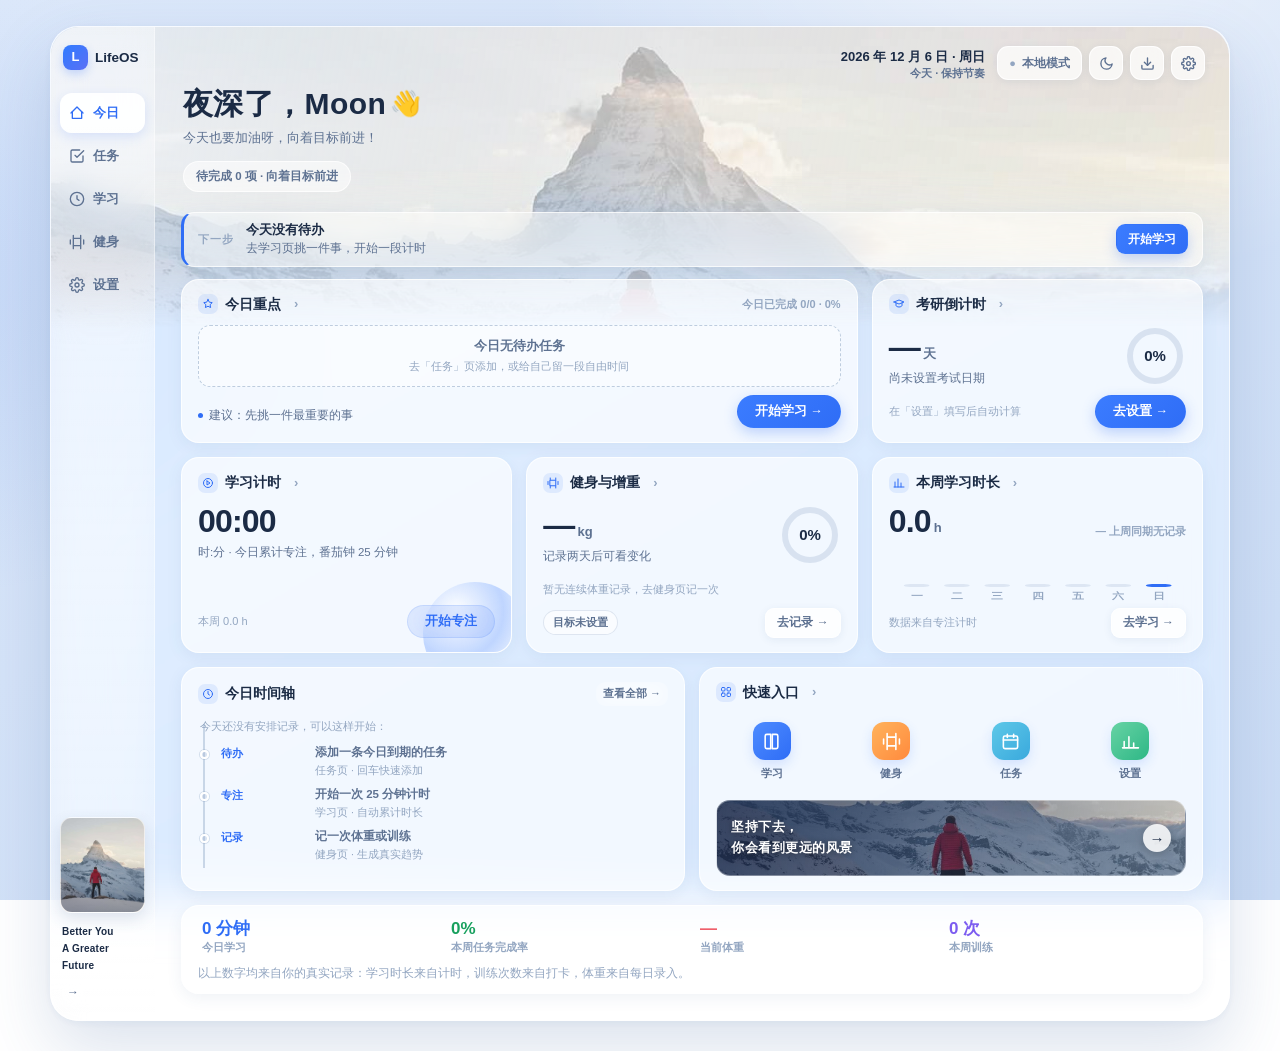
==== commit 8aab9420: "change name" ====
--- a/index.html
+++ b/index.html
@@ -2331,7 +2331,7 @@
   heroSection(greet, t, ts) {
     return UI.h("div", { class: "dash-hero" },
       UI.h("div", { class: "hero-left" },
-        UI.h("div", { class: "hi" }, `${greet}，孟想`, UI.h("span", { class: "wave", "aria-hidden": "true" }, "👋")),
+        UI.h("div", { class: "hi" }, `${greet}，Moon`, UI.h("span", { class: "wave", "aria-hidden": "true" }, "👋")),
         UI.h("div", { class: "sub" }, "今天也要加油呀，向着目标前进！"),
         UI.h("div", { class: "hero-badge" },
           UI.h("span", { id: "todaySummary" }, "正在整理今日数据…"))),
